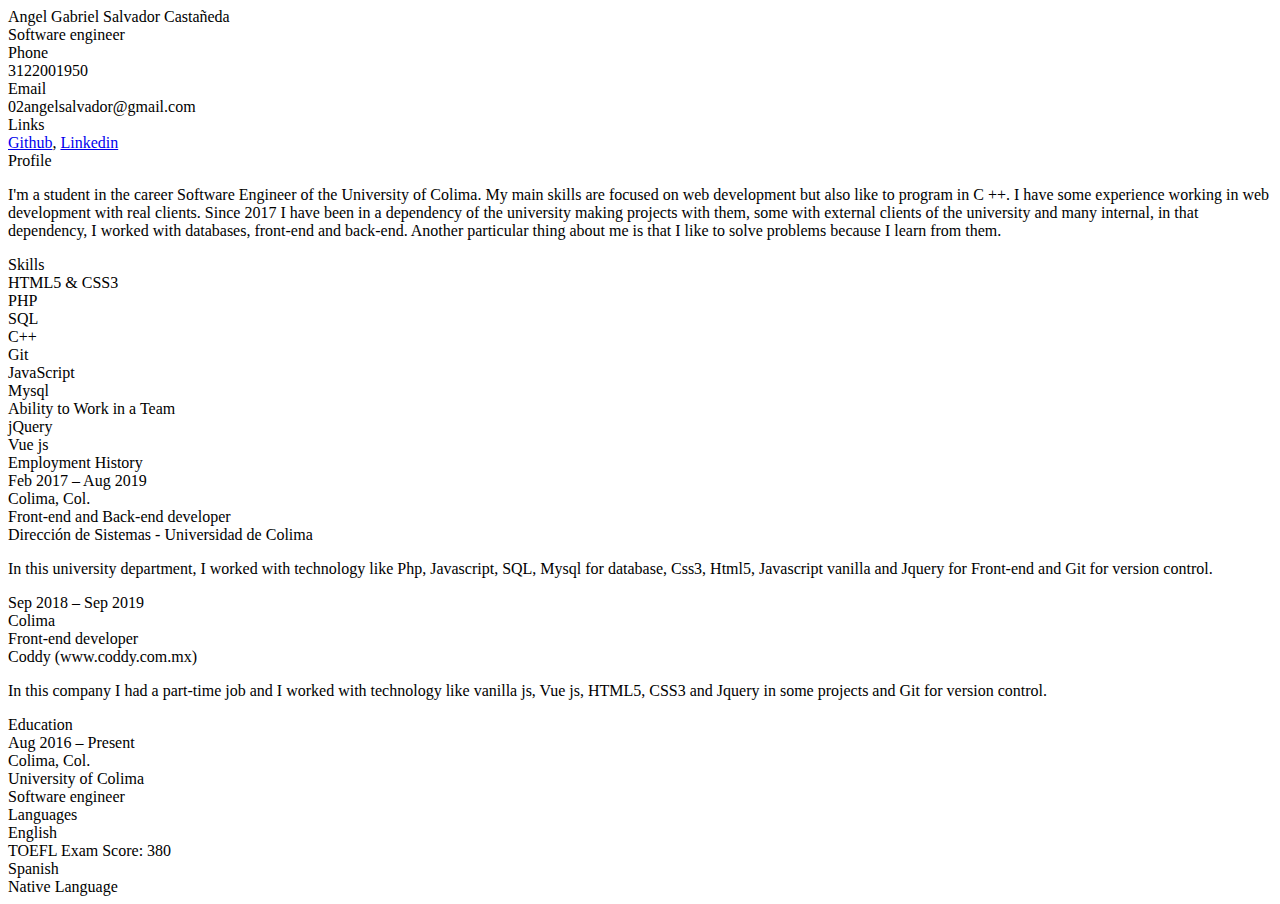
==== curriculum/index.html @ cdb56d6f "curriculm en and es" ====
<!DOCTYPE html>
<html lang="en">

<head>
  <title>Angel Gabriel Salvador Castañeda – Software engineer</title>
  <meta charset="UTF-8"> 

  <meta name="robots" content="index, follow">
  <meta property="og:title" content="Angel Gabriel Salvador Castañeda – Software engineer">
  <meta content="width=device-width, initial-scale=1.0, maximum-scale=1.0, user-scalable=0" name="viewport">
  <link rel="stylesheet" media="all" href="https://fonts.googleapis.com/icon?family=Material+Icons">

  <link rel="stylesheet" href="../css/style.css">
  <link rel="stylesheet" href="../css/my.css">
  <link rel="stylesheet" href="../css/lib.css">
</head>

<body class="web-resume">
  <div class="resume__container">
    <div class="resume__view-wrapper">

      <div class="body--share">
        <div class="preview-box">
          <div class="container">
            <div class="top-block">
              <div class="top-block__column top-block__column--info">
                <div class="top-block__name">Angel Gabriel Salvador Castañeda</div>
                <div class="top-block__specialty setting--primary-text">Software engineer</div>
              </div>
              <div class="top-block__column top-block__column--photo">
                <div class="top-block__photo" style="background-image: url(../img/profile.jpg)">
                </div>
              </div>
            </div>
            <div class="details">
              <end></end>
              <div class="details__column">
                <div class="details__line">
                  <div class="details__label setting--primary-text">Phone</div>
                  <div class="details__value">3122001950</div>
                </div>
                <div class="details__line">
                  <div class="details__label setting--primary-text">Email</div>
                  <div class="details__value">02angelsalvador@gmail.com</div>
                </div>
              </div>
              <div class="details__column">
                <div class="details__line">
                  <div class="details__label setting--primary-text">
                    <span>L</span><span>i</span><span>n</span><span>k</span><span>s</span></div>
                  <div class="details__value"><a class="details__link" href="https://github.com/angelsalvadormx"
                      target="_blank" rel="noreferrer noopener">Github</a><span>, </span><a class="details__link"
                      href="https://www.linkedin.com/in/angel-gabriel-salvador/" target="_blank"
                      rel="noreferrer noopener">Linkedin</a></div>
                </div>
              </div>
            </div>
            <div class="section">
              <div class="profile">
                <div class="profile__column profile__column--sm">
                  <div class="section__label">Profile</div>
                </div>
                <div class="profile__column profile__column--lg">
                  <div class="profile__text">
                    <p>I'm a student in the career Software Engineer of the University of Colima. My main
                      skills are focused on web development but also like to program in C ++. I have some experience
                      working in web development with real clients. Since 2017 I have been in a dependency of the
                      university making projects with them, some with external clients of the university and many
                      internal, in that dependency, I worked with databases, front-end and back-end. Another particular
                      thing about me is that I like to solve problems because I learn from them.</p>
                  </div>
                </div>
              </div>
            </div>
            <div class="section">
              <div class="skills">
                <div class="skills__label">
                  <div class="section__label">Skills</div>
                </div>
                <div class="skills__content">
                  <div class="skills__column">
                    <div class="skills__item">
                      <div class="skills__name">HTML5 &amp; CSS3</div>
                      <div class="skills__level">
                        <div class="skills__circle setting--primary-background"></div>
                        <div class="skills__circle setting--primary-background"></div>
                        <div class="skills__circle setting--primary-background"></div>
                        <div class="skills__circle setting--primary-background"></div>
                        <div class="skills__circle is-empty"></div>
                      </div>
                    </div>
                    <div class="skills__item">
                      <div class="skills__name">PHP</div>
                      <div class="skills__level">
                        <div class="skills__circle setting--primary-background"></div>
                        <div class="skills__circle setting--primary-background"></div>
                        <div class="skills__circle setting--primary-background"></div>
                        <div class="skills__circle is-empty"></div>
                        <div class="skills__circle is-empty"></div>
                      </div>
                    </div>
                    <div class="skills__item">
                      <div class="skills__name">SQL</div>
                      <div class="skills__level">
                        <div class="skills__circle setting--primary-background"></div>
                        <div class="skills__circle setting--primary-background"></div>
                        <div class="skills__circle setting--primary-background"></div>
                        <div class="skills__circle is-empty"></div>
                        <div class="skills__circle is-empty"></div>
                      </div>
                    </div>
                    <div class="skills__item">
                      <div class="skills__name">C++</div>
                      <div class="skills__level">
                        <div class="skills__circle setting--primary-background"></div>
                        <div class="skills__circle is-empty"></div>
                        <div class="skills__circle is-empty"></div>
                        <div class="skills__circle is-empty"></div>
                        <div class="skills__circle is-empty"></div>
                      </div>
                    </div>
                    <div class="skills__item">
                      <div class="skills__name">Git</div>
                      <div class="skills__level">
                        <div class="skills__circle setting--primary-background"></div>
                        <div class="skills__circle setting--primary-background"></div>
                        <div class="skills__circle setting--primary-background"></div>
                        <div class="skills__circle setting--primary-background"></div>
                        <div class="skills__circle is-empty"></div>
                      </div>
                    </div>
                  </div>
                  <div class="skills__column">
                    <div class="skills__item">
                      <div class="skills__name">JavaScript</div>
                      <div class="skills__level">
                        <div class="skills__circle setting--primary-background"></div>
                        <div class="skills__circle setting--primary-background"></div>
                        <div class="skills__circle setting--primary-background"></div>
                        <div class="skills__circle setting--primary-background"></div>
                        <div class="skills__circle is-empty"></div>
                      </div>
                    </div>
                    <div class="skills__item">
                      <div class="skills__name">Mysql</div>
                      <div class="skills__level">
                        <div class="skills__circle setting--primary-background"></div>
                        <div class="skills__circle setting--primary-background"></div>
                        <div class="skills__circle is-empty"></div>
                        <div class="skills__circle is-empty"></div>
                        <div class="skills__circle is-empty"></div>
                      </div>
                    </div>
                    <div class="skills__item">
                      <div class="skills__name">Ability to Work in a Team</div>
                      <div class="skills__level">
                        <div class="skills__circle setting--primary-background"></div>
                        <div class="skills__circle setting--primary-background"></div>
                        <div class="skills__circle setting--primary-background"></div>
                        <div class="skills__circle is-empty"></div>
                        <div class="skills__circle is-empty"></div>
                      </div>
                    </div>
                    <div class="skills__item">
                      <div class="skills__name">jQuery</div>
                      <div class="skills__level">
                        <div class="skills__circle setting--primary-background"></div>
                        <div class="skills__circle setting--primary-background"></div>
                        <div class="skills__circle setting--primary-background"></div>
                        <div class="skills__circle is-empty"></div>
                        <div class="skills__circle is-empty"></div>
                      </div>
                    </div>
                    <div class="skills__item">
                      <div class="skills__name">Vue js</div>
                      <div class="skills__level">
                        <div class="skills__circle setting--primary-background"></div>
                        <div class="skills__circle setting--primary-background"></div>
                        <div class="skills__circle is-empty"></div>
                        <div class="skills__circle is-empty"></div>
                        <div class="skills__circle is-empty"></div>
                      </div>
                    </div>
                  </div>
                </div>
              </div>
            </div>
            <div class="section">
              <div class="experience">
                <div class="experience__label">
                  <div class="section__label">Employment History</div>
                </div>
                <div class="experience__item" style="page-break-inside: avoid;">
                  <div class="experience__side">
                    <div class="experience__date">Feb 2017 – Aug 2019</div>
                    <div class="experience__location setting--primary-text">Colima, Col.</div>
                  </div>
                  <div class="experience__info">
                    <div class="experience__title">Front-end and Back-end developer</div>
                    <div class="experience__employer">Dirección de Sistemas - Universidad de Colima</div>
                    <div class="experience__text">
                      <p>In this university department, I worked with technology like Php, Javascript, SQL,  Mysql for database, Css3, Html5, Javascript vanilla and Jquery for Front-end and Git for version control.</p>
                    </div>
                  </div>
                </div>
                <div class="experience__item" style="page-break-inside: avoid;">
                  <div class="experience__side">
                    <div class="experience__date">Sep 2018 – Sep 2019</div>
                    <div class="experience__location setting--primary-text">Colima</div>
                  </div>
                  <div class="experience__info">
                    <div class="experience__title">Front-end developer</div>
                    <div class="experience__employer">Coddy (www.coddy.com.mx)</div>
                    <div class="experience__text">
                      <p>In this company I had a part-time job and I worked with technology like vanilla js, Vue js, HTML5, CSS3 and Jquery in some projects and Git for version control.</p>
                    </div>
                  </div>
                </div>
              </div>
            </div>
            <div class="section">
              <div class="experience">
                <div class="experience__label">
                  <div class="section__label">Education</div>
                </div>
                <div class="experience__item" style="page-break-inside: avoid;">
                  <div class="experience__side">
                    <div class="experience__date">Aug 2016 – Present</div>
                    <div class="experience__location setting--primary-text">Colima, Col.</div>
                  </div>
                  <div class="experience__info">
                    <div class="experience__title">University of Colima</div>
                    <div class="experience__degree">Software engineer</div>
                    <div class="experience__text"></div>
                  </div>
                </div>
              </div>
            </div>
            <div class="section">
              <div class="skills">
                <div class="skills__label">
                  <div class="section__label">Languages</div>
                </div>
                <div class="skills__content">
                  <div class="skills__column">
                    <div class="skills__item flex-column">
                      <div class="skills__name wh-100">English</div>
                      <div class="font-size-small color-gray wh-100">
                        TOEFL Exam Score: 380
                      </div>
                    </div>
                  </div>
                  <div class="skills__column">
                    <div class="skills__item flex-column">
                      <div class="skills__name wh-100">Spanish</div>
                      <div class="font-size-small color-gray wh-100">
                        Native Language
                      </div>
                  </div>
                </div>
              </div>
            </div>
          </div>
        </div>
      </div>
    </div>
  </div>
</body>

</html>
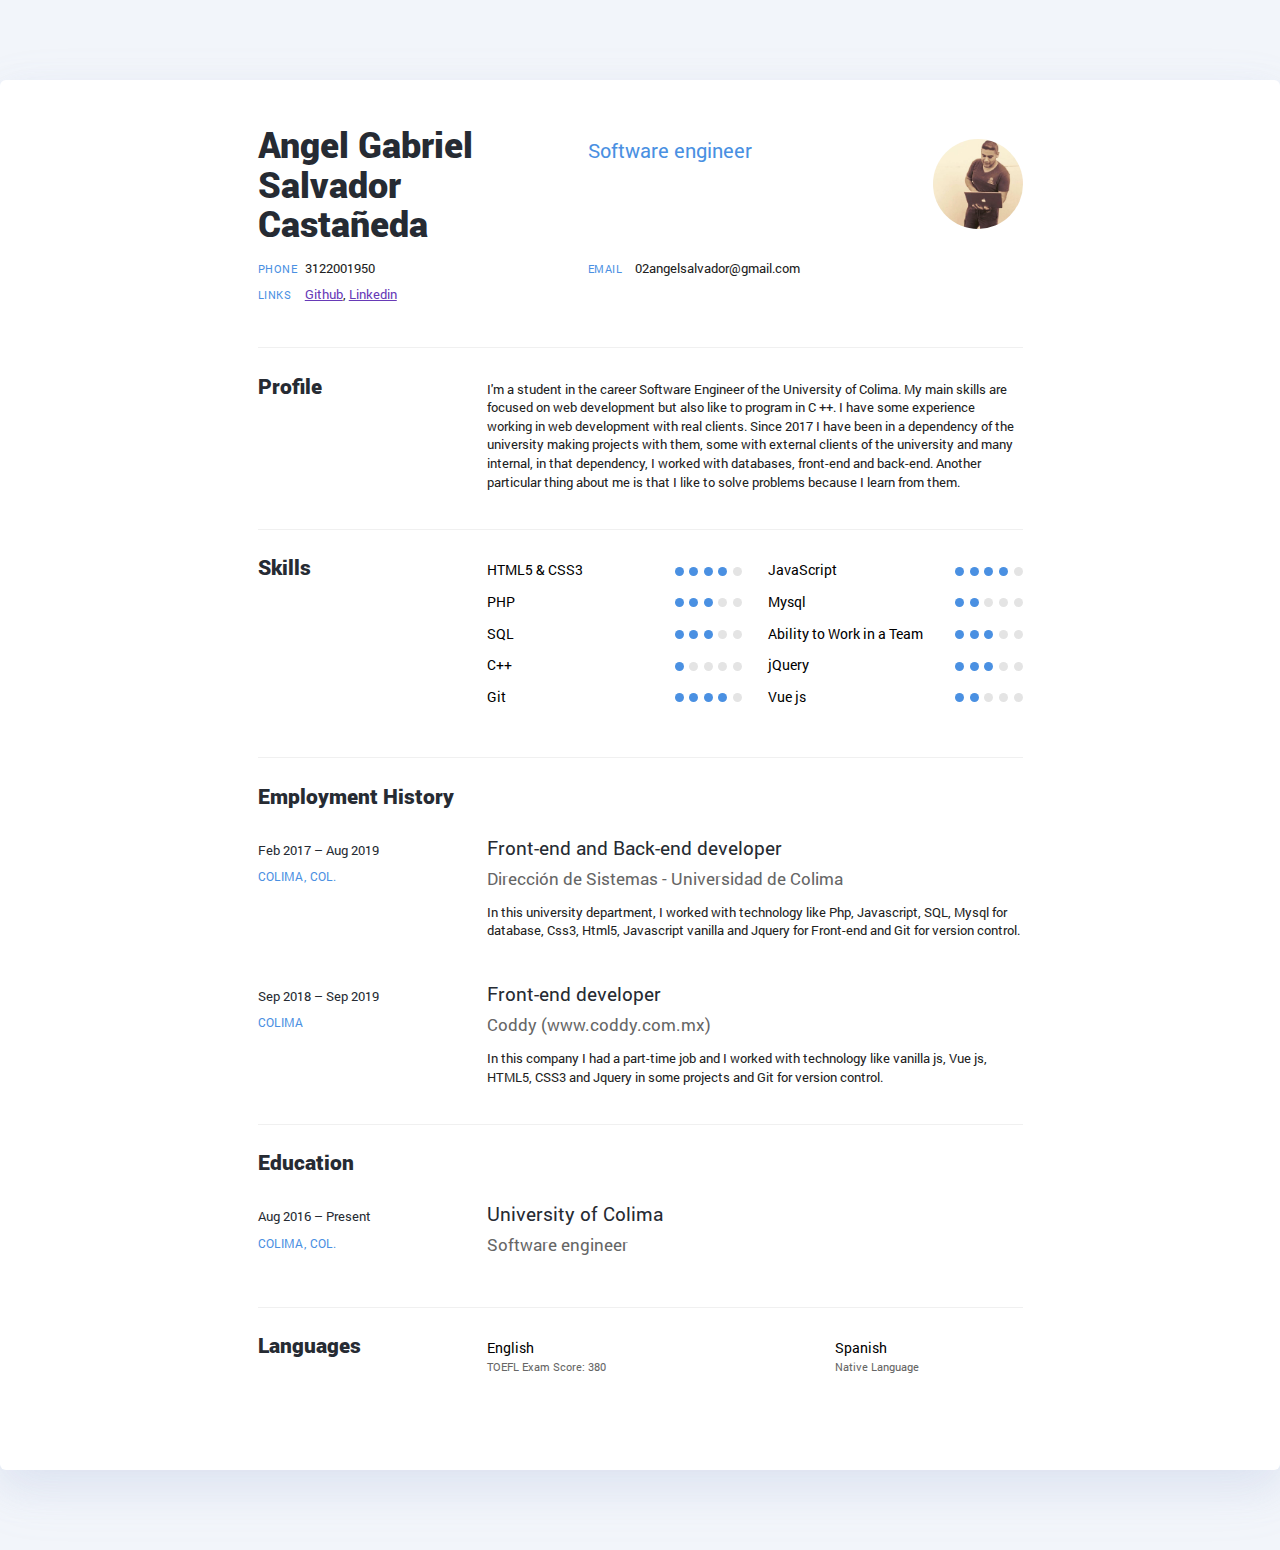
==== commit bba87bcf: "update inde" ====
--- a/curriculum/index.html
+++ b/curriculum/index.html
@@ -10,9 +10,9 @@
   <meta content="width=device-width, initial-scale=1.0, maximum-scale=1.0, user-scalable=0" name="viewport">
   <link rel="stylesheet" media="all" href="https://fonts.googleapis.com/icon?family=Material+Icons">
 
-  <link rel="stylesheet" href="../css/style.css">
-  <link rel="stylesheet" href="../css/my.css">
-  <link rel="stylesheet" href="../css/lib.css">
+  <link rel="stylesheet" href="./css/style.css">
+  <link rel="stylesheet" href="./css/my.css">
+  <link rel="stylesheet" href="./css/lib.css">
 </head>
 
 <body class="web-resume">
@@ -28,7 +28,7 @@
                 <div class="top-block__specialty setting--primary-text">Software engineer</div>
               </div>
               <div class="top-block__column top-block__column--photo">
-                <div class="top-block__photo" style="background-image: url(../img/profile.jpg)">
+                <div class="top-block__photo" style="background-image: url(./img/profile.jpg)">
                 </div>
               </div>
             </div>
--- a/curriculum/css/style.css
+++ b/curriculum/css/style.css
@@ -0,0 +1,535 @@
+/*! sanitize.css v4.0.0 | CC0 License | github.com/10up/sanitize.css */article,
+aside,
+details,
+figcaption,
+figure,
+footer,
+header,
+main,
+menu,
+nav,
+section,
+summary {
+ display:block
+}
+audio,
+canvas,
+progress,
+video {
+ display:inline-block
+}
+audio:not([controls]) {
+ display:none;
+ height:0
+}
+template,
+[hidden] {
+ display:none
+}
+*,
+::before,
+::after {
+ background-repeat:no-repeat;
+ -webkit-box-sizing:inherit;
+ box-sizing:inherit
+}
+::before,
+::after {
+ text-decoration:inherit;
+ vertical-align:inherit
+}
+html {
+ -webkit-box-sizing:border-box;
+ box-sizing:border-box;
+ cursor:default;
+ font-family:sans-serif;
+ line-height:1.5;
+ -ms-text-size-adjust:100%;
+ -webkit-text-size-adjust:100%
+}
+body {
+ margin:0
+}
+h1 {
+ font-size:2em;
+ margin:.67em 0
+}
+code,
+kbd,
+pre,
+samp {
+ font-family:monospace, monospace;
+ font-size:1em
+}
+hr {
+ height:0;
+ overflow:visible
+}
+nav ol,
+nav ul {
+ list-style:none
+}
+abbr[title] {
+ border-bottom:1px dotted;
+ text-decoration:none
+}
+b,
+strong {
+ font-weight:inherit
+}
+b,
+strong {
+ font-weight:bolder
+}
+dfn {
+ font-style:italic
+}
+mark {
+ background-color:#ffff00;
+ color:#000000
+}
+progress {
+ vertical-align:baseline
+}
+small {
+ font-size:83.3333%
+}
+sub,
+sup {
+ font-size:83.3333%;
+ line-height:0;
+ position:relative;
+ vertical-align:baseline
+}
+sub {
+ bottom:-.25em
+}
+sup {
+ top:-.5em
+}
+::-moz-selection {
+ background-color:#b3d4fc;
+ color:#000000;
+ text-shadow:none
+}
+::-moz-selection {
+ background-color:#b3d4fc;
+ color:#000000;
+ text-shadow:none
+}
+::selection {
+ background-color:#b3d4fc;
+ color:#000000;
+ text-shadow:none
+}
+audio,
+canvas,
+iframe,
+img,
+svg,
+video {
+ vertical-align:middle
+}
+img {
+ border-style:none
+}
+svg {
+ fill:currentColor
+}
+svg:not(:root) {
+ overflow:hidden
+}
+a {
+ background-color:transparent;
+ -webkit-text-decoration-skip:objects
+}
+:hover {
+ outline-width:0
+}
+table {
+ border-collapse:collapse;
+ border-spacing:0
+}
+button,
+input,
+select,
+textarea {
+ background-color:transparent;
+ border-style:none;
+ color:inherit;
+ font-size:1em;
+ margin:0
+}
+button,
+input {
+ overflow:visible
+}
+button,
+select {
+ text-transform:none
+}
+button,
+html [type="button"],
+[type="reset"],
+[type="submit"] {
+ -webkit-appearance:button
+}
+::-moz-focus-inner {
+ border-style:none;
+ padding:0
+}
+:-moz-focusring {
+ outline:1px dotted ButtonText
+}
+fieldset {
+ border:1px solid #c0c0c0;
+ margin:0 2px;
+ padding:.35em .625em .75em
+}
+legend {
+ display:table;
+ max-width:100%;
+ padding:0;
+ white-space:normal
+}
+textarea {
+ overflow:auto;
+ resize:vertical
+}
+[type="checkbox"],
+[type="radio"] {
+ padding:0
+}
+::-webkit-inner-spin-button,
+::-webkit-outer-spin-button {
+ height:auto
+}
+[type="search"] {
+ -webkit-appearance:textfield;
+ outline-offset:-2px
+}
+::-webkit-search-cancel-button,
+::-webkit-search-decoration {
+ -webkit-appearance:none
+}
+::-webkit-input-placeholder {
+ color:inherit;
+ opacity:.54
+}
+::-webkit-file-upload-button {
+ -webkit-appearance:button;
+ font:inherit
+}
+[aria-busy="true"] {
+ cursor:progress
+}
+[aria-controls] {
+ cursor:pointer
+}
+[aria-disabled] {
+ cursor:default
+}
+a,
+area,
+button,
+input,
+label,
+select,
+textarea,
+[tabindex] {
+ -ms-touch-action:manipulation;
+ touch-action:manipulation
+}
+[hidden][aria-hidden="false"] {
+ clip:rect(0, 0, 0, 0);
+ display:inherit;
+ position:absolute
+}
+[hidden][aria-hidden="false"]:focus {
+ clip:auto
+}
+@font-face {
+ font-family:'TT Commons';
+ font-display:swap;
+ font-weight:400;
+ font-style:normal;
+ src:url(https://cdn.resume.io/assets/tt_commons/TTCommons-Regular-fbf7d8df61ee434a5d1338a90d9968e311fab52216e0a2b23feb34166c5fe5ec.woff2) format("woff2"),
+ url(https://cdn.resume.io/assets/tt_commons/TTCommons-Regular-88bd76761386b368fbc23ff58c89095fbda66768460ab82cbf4f3f77f1f4a360.woff) format("woff")
+}
+@font-face {
+ font-family:'TT Commons';
+ font-display:swap;
+ font-weight:600;
+ font-style:normal;
+ src:url(https://cdn.resume.io/assets/tt_commons/TTCommons-DemiBold-93a17a9e8db0871e433fc972c447e628da935884e53c27ed32e9433c267be372.woff2) format("woff2"),
+ url(https://cdn.resume.io/assets/tt_commons/TTCommons-DemiBold-18ff81c278558589a1fc55f12cd5b4cdabb86df253264aad7a7cfcef20c0b6d0.woff) format("woff")
+}
+body {
+ font:normal 19px/24px 'TT Commons', 'Helvetica Neue', Helvetica, Arial, sans-serif;
+ -webkit-font-smoothing:antialiased;
+ -moz-osx-font-smoothing:grayscale;
+ color:#262b33;
+ background:#f2f5fa
+}
+a {
+ color:#2196f3;
+ text-decoration:none
+}
+* {
+ line-height:1.46
+}
+p,
+h1,
+h2,
+h3,
+h4 {
+ -webkit-margin-before:0;
+ -webkit-margin-after:0;
+ -webkit-margin-start:0;
+ -webkit-margin-end:0
+}
+.topbar {
+ position:relative;
+ display:-webkit-box;
+ display:-ms-flexbox;
+ display:flex;
+ -webkit-box-orient:horizontal;
+ -webkit-box-direction:normal;
+ -ms-flex-flow:row nowrap;
+ flex-flow:row nowrap;
+ padding:24px 0;
+ -webkit-box-align:center;
+ -ms-flex-align:center;
+ align-items:center;
+ -webkit-box-pack:justify;
+ -ms-flex-pack:justify;
+ justify-content:space-between;
+ width:100%;
+ max-width:900px;
+ margin:0 auto
+}
+.topbar:before {
+ content:'';
+ width:0;
+ height:0
+}
+@media (max-width: 991px) {
+ .topbar {
+  padding:16px
+ }
+ .topbar:before {
+  display:none
+ }
+}
+.topbar__logo {
+ display:block;
+ background-position:50% 50%;
+ background-size:contain;
+ background-repeat:no-repeat;
+ width:112px;
+ height:28px;
+ position:absolute;
+ left:50%;
+ top:50%;
+ margin-left:-56px;
+ margin-top:-14px
+}
+@media (max-width: 767px) {
+ .topbar__logo {
+  position:relative;
+  top:0;
+  left:0;
+  margin:0;
+  background-position:0 50%
+ }
+}
+.topbar__like {
+ background-color:#ffffff;
+ z-index:2;
+ height:40px;
+ color:#ef6667;
+ border:1px solid #e5e9f2;
+ border-radius:3px;
+ display:-webkit-box;
+ display:-ms-flexbox;
+ display:flex;
+ -webkit-user-select:none;
+ -moz-user-select:none;
+ -ms-user-select:none;
+ user-select:none;
+ cursor:pointer;
+ -webkit-tap-highlight-color:transparent;
+ -webkit-tap-highlight-color:transparent;
+ -webkit-transition:background-color 0.2s ease;
+ transition:background-color 0.2s ease;
+ will-change:background-color
+}
+.topbar__like:hover {
+ background-color:#f7f7f7
+}
+.topbar__heart {
+ position:relative;
+ width:40px;
+ height:40px
+}
+.topbar__heart .material-icons {
+ z-index:5;
+ position:relative;
+ margin-top:8px;
+ margin-left:8px
+}
+.topbar__heart:before {
+ content:'';
+ z-index:3;
+ position:absolute;
+ background-color:#ef6667;
+ width:100%;
+ height:100%;
+ border-radius:50%;
+ top:0;
+ left:0;
+ -webkit-transform:scale(0.3);
+ transform:scale(0.3);
+ opacity:0.7
+}
+.topbar__heart:after {
+ content:'';
+ z-index:3;
+ position:absolute;
+ background-color:#f7f7f7;
+ width:100%;
+ height:100%;
+ border-radius:50%;
+ top:0;
+ left:0;
+ -webkit-transform:scale(0.3);
+ transform:scale(0.3)
+}
+.topbar__heart--animating .material-icons {
+ -webkit-animation:pulse 0.4s 0s forwards;
+ animation:pulse 0.4s 0s forwards
+}
+.topbar__heart--animating:before {
+ -webkit-animation:like-a 0.4s 0s forwards;
+ animation:like-a 0.4s 0s forwards
+}
+.topbar__heart--animating:after {
+ -webkit-animation:like-a 0.2s 0.2s forwards;
+ animation:like-a 0.2s 0.2s forwards
+}
+@-webkit-keyframes like-a {
+ 100% {
+  -webkit-transform:scale(1.5);
+  transform:scale(1.5)
+ }
+}
+@keyframes like-a {
+ 100% {
+  -webkit-transform:scale(1.5);
+  transform:scale(1.5)
+ }
+}
+@-webkit-keyframes pulse {
+ from {
+  -webkit-transform:scale3d(1, 1, 1);
+  transform:scale3d(1, 1, 1)
+ }
+ 50% {
+  -webkit-transform:scale3d(1.5, 1.5, 1.5);
+  transform:scale3d(1.5, 1.5, 1.5)
+ }
+ to {
+  -webkit-transform:scale3d(1, 1, 1);
+  transform:scale3d(1, 1, 1)
+ }
+}
+@keyframes pulse {
+ from {
+  -webkit-transform:scale3d(1, 1, 1);
+  transform:scale3d(1, 1, 1)
+ }
+ 50% {
+  -webkit-transform:scale3d(1.5, 1.5, 1.5);
+  transform:scale3d(1.5, 1.5, 1.5)
+ }
+ to {
+  -webkit-transform:scale3d(1, 1, 1);
+  transform:scale3d(1, 1, 1)
+ }
+}
+.topbar__likes-counter {
+ z-index:5;
+ position:relative;
+ padding-top:8px;
+ font-weight:600;
+ margin-right:12px
+}
+.topbar__download {
+ height:36px;
+ border-radius:4px;
+ font-size:16px;
+ line-height:20px;
+ font-weight:600;
+ background-color:#2196f3;
+ color:#ffffff;
+ text-align:center;
+ -webkit-user-select:none;
+ -moz-user-select:none;
+ -ms-user-select:none;
+ user-select:none;
+ white-space:nowrap;
+ padding:8px 16px;
+ cursor:pointer;
+ -webkit-transition:background-color 0.2s ease;
+ transition:background-color 0.2s ease;
+ will-change:background-color
+}
+.topbar__download:hover {
+ background-color:#0c84e4
+}
+.resume__container {
+ padding:80px 0
+}
+@media (max-width: 767px) {
+ .resume__container {
+  padding-bottom:32px
+ }
+}
+.resume__view-wrapper {
+ background:#ffffff;
+ overflow:hidden;
+ margin:auto;
+ width:100%;
+ height:100%;
+ overflow:hidden;
+ border-radius:6px;
+ -webkit-box-shadow:0 20px 60px 0 rgba(186,200,227,0.1),0 16px 36px 0 rgba(186,200,227,0.3);
+ box-shadow:0 20px 60px 0 rgba(186,200,227,0.1),0 16px 36px 0 rgba(186,200,227,0.3)
+}
+@media (max-width: 767px) {
+ .resume__view-wrapper {
+  -webkit-box-shadow:none;
+  box-shadow:none;
+  border-radius:0
+ }
+}
+.resume__view {
+ background:#ffffff;
+ -webkit-transform-origin:top left;
+ transform-origin:top left;
+ width:900px;
+ min-height:900px;
+ border:none;
+ margin-bottom:32px
+}
+
+.setting--primary-background {
+  background-color: #673AB7;
+ }
+ .setting--primary-text {
+  color: #673AB7;
+ }
+ a {
+  color: #673AB7;
+  text-decoration: initial;
+ 
--- a/curriculum/css/my.css
+++ b/curriculum/css/my.css
@@ -0,0 +1,538 @@
+* {
+  -webkit-box-sizing:border-box;
+  box-sizing:border-box
+ }
+ html {
+  font-size:7.5px;
+  line-height:1.25;
+  color:#212121 
+ }
+ body {
+  margin:0;
+  padding:0;
+  width:100%
+ }
+ .body--webpdf .template__fixed-element,
+ .body--pdf .template__fixed-element {
+  display:none
+ }
+ .body--preview {
+  height:169.71429rem;
+  overflow:hidden
+ }
+ .body--preview .preview-box {
+  margin-top:6rem;
+  margin-bottom:6rem;
+  height:157.71429rem;
+  overflow:hidden
+ }
+ .body--share {
+  height:100%;
+  overflow:hidden
+ }
+ .body--share .preview-box {
+  padding-top:6rem;
+  padding-bottom:6rem
+ }
+ .body--markup {
+  background:#e4eaf0;
+  margin:0 auto;
+  width:calc(120rem + 70px);
+  padding:35px
+ }
+ .body--markup .preview-box {
+  -webkit-box-shadow:0px 0px 20px rgba(0,0,0,0.05);
+  box-shadow:0px 0px 20px rgba(0,0,0,0.05);
+  background:white;
+  padding-top:6rem;
+  padding-bottom:6rem
+ }
+ @font-face {
+  font-family:'roboto';
+  src:url([data-uri]%2FQrdAAHbpAAAACpHUE9TpqVzygAB4RQAAEn4R1NVQu7pCKMAAdvQAAAFRE9TLzK5xwEvAAABqAAAAGBjbWFwU5g22QAAEjgAAARuY3Z0IB7gAlQAABoAAAAAMGZwZ20v5k6rAAAWqAAAAbxnYXNwAAgAEwAB25gAAAAMZ2x5ZpZrVKoAACJMAAGQaGhlYWT%2FF8%2BtAAABLAAAADZoaGVhDe0KnQAAAWQAAAAkaG10eHo8dMgAAAIIAAAQMGxvY2Ecrbh%2BAAAaMAAACBptYXhwBjkDDgAAAYgAAAAgbmFtZZkh%2F64AAbK0AAAFVXBvc3THb6VhAAG4DAAAI4pwcmVwsQGzUAAAGGQAAAGcAAEAAAABAABxad%2FRXw889QAfCAAAAAAAzEe4MwAAAADOFMwx%[base64]%[base64]%2FvgQaAJACBACfBv4AjwSMAI8EjABhBIwAjwSMAGICvgCPBC8AZwLEACIEjACLBAYALgYOAC0EBgAuBAYAGgQGAF4CuAA%2FAfsArwK4ABUFbwCAAf0AAAH7AJAEYgBrBKoARgWwAGgE2wAeAfMAkQTrAFoD%2FQCqBkQAWAOVAHgDxgBiBHEAfwIxACMGRABYA7YAewL7AIAESQBjA2QAcQNsAGoCjgCDBIwAmQPuAD8CHAChAf0AdwItAF8DpQB4A8YAbgY7ALgGrAC4BvUAegP1AHIFLgAUBS4AFAUuABQFLgAUBS4AFAUuABQHgv%2FsBREAdgStALQErQC0BK0AtAStALQCQ%2F%2FeAkMAvgJD%2F%2FECQ%2F%2FLBWMAKgW1ALQFdABxBXQAcQV0AHEFdABxBXQAcQRIAFgFdABxBWoAkwVqAJMFagCTBWoAkwTiABQEuQCjBMUAiQRmAGoEZgBqBGYAagRmAGoEZgBqBGYAagbBADoEPwBhBDsAYwQ7AGMEOwBjBDsAYwID%2F7kCAwCZAgP%2FzAID%2F6YEsgBIBIwAjwSMAGEEjABhBIwAYQSMAGEEjABhBJIARwSMAGEEjACLBIwAiwSMAIsEjACLBAYAGgSiAJkEBgAaBS4AFARmAGoFLgAUBGYAagUuABQEZgBqBREAdgQ%2FAGEFEQB2BD8AYQURAHYEPwBhBREAdgQ%2FAGEFRQC0BSIAYgVjACoEqgBiBK0AtAQ7AGMErQC0BDsAYwStALQEOwBjBK0AtAQ7AGMErQC0BDsAYwV0AHgEjABkBXQAeASMAGQFdAB4BIwAZAV0AHgEjABkBbUAtASMAI8FnwAfBKoAAQJD%2F8gCA%2F%2BjAkP%2FwAID%2F5sCQ%2F%2F4AgP%2F0wJDAC4CBAAOAkMAtAIDAJkGrQC%2BBBYAnwRqAD0CC%2F%2B8BSUAtAQaAJAEeACZBFIAtAIEAJ8EUgC0AgQAbgRSALQCmgCfBFIAtALgAJ8ENQAoAi4AJQW1ALQEjACPBbUAtASMAI8FtQC0BIwAjwSM%2F%2BAFiAChBIwAjwV0AHEEjABhBXQAcQSMAGEFdABxBIwAYQeoAGgHPgBhBU0AtAK%2BAI8FTQC0Ar4AawVNALQCvgBlBP0AYQQvAGcE%2FQBhBC8AZwT9AGEELwBnBP0AYQQvAGcEsAAiAsQAIgSwACIC7AAiBLAAIgLE%2F%2FgFagCTBIwAiwVqAJMEjACLBWoAkwSMAIsFagCTBIwAiwVqAJMEjACLBWoAkwSMAIsHEQA2Bg4ALQTiABQEBgAaBOIAFATJAGEEBgBeBMkAYQQGAF4EyQBhBAYAXgIEAJ8Cvv%2FpBXsAbASXAGEFlgCTBLQAiwIL%2F7wFLgAUBGYAageC%2F%2BwGwQA6BXQAcQSMAGEE%2FQBhBC8AZwIL%2F7wBogBQA9MAqwOaAIwDbACBAiwAoAK4AIUCMgBEA9MAhwL6AGQCoAC2AAD80QAA%2FW8AAPyNAAD9WwAA%2FCwAAP08Ag4AwwQVAKEFLgAUAh0AoQUR%2F%2BMGGQAUAqcAGAWIAEQFRv%2BBBWoAPQKg%2F80FLgAUBR0AtAR0ALQFpwAeBK0AtATJAGEFtQC0BXQAcQJDAL4FJQC0BUEAMQcHALQFtQC0BJUAewV0AHEFtwC0BSAAtASVAEYEsAAiBOIAFAWfAFQFDwBCBYgAVwVWAHACQ%2F%2FLBOIAFASGAGIETwBiBIwAjwKgAMUEjACNBIYAYgS9AJ0EBwAuBIwAYQRPAGIELwBzBIwAjwSNAHcCoADFBHgAmQSMADgEjACZBAYALgQTAFYEjABhBMUATwSMAI8ETgBiBIwAYQQwAFEEjACNBaoAUwR3AF4FoABbBs0AbAKg%2F9gEjACNBIwAYQSMAI0GzQBsBPEAcQRB%2F%2BoGSABOBK0AtAStALQGAQApBHQAtAVqAIcE%2FQBhAkMAvgJD%[base64]%2BAJkEbQAaBfgAmQSMAI8EjABhBIwAjwSMAI8EPwBhBBgARwQGABoFzQBiBAYALgTCAI8EawB%2FBm0AjwbEAI8E9AAdBlEArQRZAJkETgBjBocAmQSLAE4EOwBjBDsAYwSM%2F%2BcDUQCPBE8AawQvAGcCBACfAgP%2FpgIS%2F74G9gBBBvUAjwSMABMEPgCZBIwAjwQGABoEjACPBwUAnQYYAHwFCv%2FNBFn%2F2wctAL8F%2BgCXBNMAKwRJAA0HDQDRBg0AugbfAJUF7ACVCRYAvgfjAJkEJQBKA9oASQWIAFcFoABbBXQAcQSNAGEFDwAWBAcALgUPABYEB%2F%2F%2BCXoAcQiSAGEFdABxBIwAYQb%2BAJ0GGAB7BwYAnQYZAHwFOAB2BEsAYgUCAHAEjQDUBLkA%2BwMTAQADTwEsCBwAOwfYAE0FtQC0BIwAjwUK%2F80EWf%2FbBR0AtASLAI8EZACjA5MAjwR0%2F%2FwDUf%2FzBOYAtAQIAI8HTQAcBiAAFQS%2FAHgEEABYBSUAtAQ%2BAJkFDwCjBGgAmQU5%2F%2FUELv%2FPBpAAQwWOAEEFtQC0BIwAjwfEALQFsACPCDMAtAb6AI8F7gBxBNcAbAURAHYEPwBhBLAAIgQYAEcE4gAUBAcALgTiABQEBwAuBQ8AQgQGAC4HNwA3BZMAIAWBAJMEawB%2FBXYAkwRsAH8FdgCKBGwAlAbLAE0Ev%2F%2FfBjYATQS%2F%2F98CQwC%2BB00AHAYgABUFDwCjBGAAmQWrADEEbQAaBbUAtASMAI8FtQC0BIwAjwWBAJMEawB%2FBwcAtAX4AJkCQwC%2BBS4AFARmAGoFLgAUBGYAageC%2F%[base64]%2FgCPBxEANgYOAC0HEQA2Bg4ALQcRADYGDgAtBS4AFARmAGoFLgAUBGYAagUuABQEZgBqBS4AFARm%2F6MFLgAUBGYAagUuABQEZgBqBS4AFARmAGoFLgAUBGYAagUuABQEZgBqBS4AFARmAGoFLgAUBGYAagUuABQEZgBqBK0AtAQ7AGMErQC0BDsAYwStALQEOwBjBK0AtAQ7AGMErf%2FsBDv%2FpgStALQEOwBjBK0AtAQ7AGMErQC0BDsAYwJDAL4CAwCZAkMAtAIEAJUFdABxBIwAYQV0AHEEjABhBXQAcQSMAGEFdAAyBIz%[base64]%[base64]%2FCC8AaAIN%2F7wEggBlBDAAmAQ4AJ4EQACaBAgAKQIIAGUEdAAcBMcAOAc3ADgHigA4AAAAAAg0AFsINQBcAAAAAAID%2F5kDTABoA4QAcANsAGgEMAB4BGgARwQWAFoD5QBZAl4ATgR5AHgEQABOBGEAHgSJADcGAgA%2FBLsAJwUEAIkEMABHBHEAXQStAJkE4wBwBN4AiwTLAHAFHACZA6AAkgX4AJkDvQCZBGEAmQQPAEACAwCZBPsAmQTTAHAEHwCZBEcAmQSqAJkEkgBwBHkAmQIHAKADpACBBLoAJwQJAHgECv9VBA8AbgQKAG4DpACBA6QAgQOlAIEBkQBgAjEAEwIE%2F74DDP%2BgAwcAOwR%2FAFsEqwB0BJ8ARgSfAKcEnwCTBAEAHgTVAH0EnwBiBHkAmQQfAFoDfAB4A3wAcgOUAFcDbABqA1sAcQK4AJsCLQBfA6UAeAQoAEcEMABYA70ARwMRAF8DbACBBKr%2F9gSq%2F%2FYEMABHBLoAJwS6ACcEugAnBLoAJwS6ACcEugAnBLoAJwSSAHAERwCZBEcAmQRHAJkERwCZAgP%2FtwIDAJkCA%2F%2FKAgP%2FpAUcAJkEywBwBMsAcATLAHAEywBwBMsAcAUEAIkFBACJBQQAiQUEAIkEYQAeBLoAJwS6ACcEugAnBJIAcASSAHAEkgBwBJIAcASqAJkERwCZBEcAmQRHAJkERwCZBEcAmQTTAHAE0wBwBNMAcATTAHAE%2BwCZAgP%2FoQUEAIkCA%2F%[base64]%2BAX8BkgGhAbAB8AH%2FAhkCNwK8AscCyQLdAvMDAQMDAwkDDwMjA4oDjAOhA84D0gPWBIYFEx4BHj8ehR75H00gCyAVIB4gIiAmIDAgMyA6IDwgRCB0IH8gpCCnIKwhBSETIRYhIiEmIS4hXiICIgYiDyISIhoiHiIrIkgiYCJlJcr2w%2FsE%2Fv%2F%2F%2Ff%2F%2FAAAADQAgAKABkgGgAa8B8AH6AhgCNwK8AsYCyQLYAvMDAAMDAwkDDwMjA4QDjAOOA6MD0QPWBAAEiB4AHj4egB6gH00gACATIBcgICAlIDAgMiA5IDwgRCB0IH8goyCnIKshBSETIRYhIiEmIS4hWyICIgYiDyIRIhoiHiIrIkgiYCJkJcr2w%2FsB%2Fv%2F%2F%2FP%2F%2F%2F%2FX%2F4%2F%2FC%2F7D%2Fo%2F%2BW%2F1f%2FTv82%2Fxn%2Blf6M%2Faj%2BfP5n%2Flv%2BWv5V%2FlD%2BPf3d%2Fdz92%2F3a%2Fdj91f2s%2Favkv%2BSD5EPkKePW4yTjHeMc4xvjGeMQ4w%2FjCuMJ4wLi0%2BLJ4qbipOKh4kniPOI64i%2FgXeIk4fjhVd9p4UnhSOFB4T7hMuEW4P%2Fg%[base64]%[base64]%2BFsIQdsQkDX14tsAEsICBFaUSwAWAtsAIssAEqIS2wAywgRrADJUZSWCNZIIogiklkiiBGIGhhZLAEJUYgaGFkUlgjZYpZLyCwAFNYaSCwAFRYIbBAWRtpILAAVFghsEBlWVk6LbAELCBGsAQlRlJYI4pZIEYgamFksAQlRiBqYWRSWCOKWS%[base64]%[base64]%2FwoBdLIfCgF1sj8KAXWyXwoBdbI%2FCgFzsg8MAXOyfwwBc7LvDAFzsh8MAXSyXwwBdLKPDAF0ss8MAXSy%2FwwBdLI%2FDAF1sm8MAXWyvw4Bc7IvDgF0sp8OAXSyvw4BdLIPDgF1si8OAXWyLxABc7JfEAFzsv8QAXOyzxABdLI%2FEgFzsg8SAXOysBIBc7J%2FEgFzsg8SAXSyXxIBdLJ%2FEgF1st8SAXSybxIBdbIvEgF1sj8SAXWy7xIBdLKfEgF0sh8SAXSy7xIBc7IPFAFzsh8UAXOyLxQBc7I%2FFAFzsl8UAXOybxQBc7J%2FFAFzsq8UAXOyjxQBdLKvFAF0sr8UAXSyzxQBdLIvFAF1sj8UAXUAKgB6AJsApgDMAIwAAAAV%2FmAAFQQ6ABQFsAAVBI0AEAMhAAsGNQAlByIAFQAAAAAAAAAAAAAAAAAAACwATADIATQBxAJQAmQCjgK4AugDDgMmAz4DWANwA74D6gRABLoFAAVgBcgF%2FgZ4BuAG9gcMBzAHWAd8B84IdAjCCSIJdAm4CgAKWgq8CyYLQgt0C9QL%2BAxeDLQNBg1MDagOCg5wDpwO2A8SD4AP0BASEEgQbhCGEKoQzBDoER4RlhHyEjwSmBL%2BE04TwhQEFDIUfBTEFNwVShWQFdoWOBaUFtIXTBecF%2BAYFhiCGMoZHBlSGZAZqBniGigaKBpOGqYbDBtwG9Ab9hyMHLIdRh3CHc4d6B3wHpQerh7uHzAfgB%2F6IDAggCCmILwg7CEWIXQhgCGiIcQh5iIyIkoiYiJ4Io4iqiLcI3AjfCOUI6wjwiPeI%2FYkDiQkJEAkqiTAJNgk8CUGJRwlNCViJeAl%2BCYQJiYmQiZaJqIm%2FCcOJygnRCdiJ4Yn3CiKKJYoqCjAKOApDCksKUwpZimOKfIqECoiKjwqWCp2Kpoq1CtMK2wrjCukK8or6ixGLGwsfCyILJ4sxizSLN4s9i0QLSYtQi1YLXItiC2mLbwt5C5OLsou3C7oLv4vJC86L1YvYi9uL4Qvoi%2B4L9Qv6jASMCgwQjBOMGowgDCwMRQxejGQMa4xwDHMMeIyADIMMhgyLjJKMlYyYjJ4MpAynDKoMw4zJjNYM2QzcDOGM7AzwDPQNBo0VjRuNIg0lDSgNLY01DTkNTw1mDW8Ncg13jYGNiI2RDbMN3A3iDeiN643ujfQN%2B44BjggODY4UjheOGo4gDieOLA4vDjSOOg5KjmYOa45yjncOeg5%2FjomOlg6qDrEOtg65DrwOwY7Hjs0O0o7Zjt%2BO547tDvcO%2FI8CDw2PJ48%2Fj1WPaY%2BBD4cPlQ%2BYD54PpA%2Bpj7EPtA%2B3D8OPxo%2FUj%2BKP8o%2F4kAkQFpAokDaQRhBLkFEQU5BhkGyQc5B6kIYQiRCMEI8QkhCVEJgQmxCeEKEQoxClEK8QvRC%2FEMEQwxDgEOIQ5BDyEPQQ9hEIEQoRFhEYESoRLBEuEUqRTJFiEXuRgpGJkYyRj5GSkZWRm5G5EdQR5JH%2BkiASNpJIEmSScRJzEo4SkBKSEq6SsJLEktoS8RMHExITIpM8k1wTc5OMk5aToBOjE6YTqRPCE96T%[base64]%2BRkDGQUZH5k4mVEZWRlhGWqZeZmQmaeZvhnVmfaaGxowmkeaYRp%2FmpuatprWmvYbHBtIG0obTBtmm4Ebk5uoG68btJu3m7qb25v7nCkcVpxznJEcpBy2HMOcypzXHN0c4x0knT8dRZ1QnWcdgB2XHbYdwR3MHdud7J4BnhQeFx4aHh0eIB4jHiYeP55bHngekJ6oHr%2Bewp7FnuIe%2Fh8UHyefT593H3offR%2BAH4MfhR%2BHH52ftJ%2B3n7qfzB%2Fdn%2BCf45%2F4IA0gHSAiID6gWyBeIGEgYyBooHKgiKCdIKAgoyDDoOOg5qDpoOyg76DyoPWg96D9IQchDiEXIRkhGyEgoSohQiFHoVwhZ6FuoXihf6GKIaAhtKG5IbwhwyHModOh3KHeoeCh56H7IgIiCyIPohKiGaIjIioiLyI2Ij%2BiQqJFok2iWKJcomCiY6Jmon0ikyKjoqWiu6LbovejEyMqo0IjXCN1o5mjvKPSo%2Bcj%2ByQOpCykLqQxpDSkN6Q6pECkRyRNJFUkWyRjJGokdCR3JHokf6SEJIqkkCSWpJukpSSqJLOkuKS%2FJMckzSTSpNik3aTjpOmk76T2pP0lCCULJQ4lE6UYJR2lJaUsJTElN6U8pUYlSyVUpVmlYCVopW4lcqV1pXile6V%2BpYQliKWPJZQlmqWfpaYlqyWxpbalvSXFJdEl16Xjpegl7aXyJfel%[base64]%2BisVKy8rRStZK2wrgKuGq58rqCvCK86r1avpLAAsD6wgrDCsRCxgLGYseqyNrJ0srCzILOYs%2B60YLTYtOi1ErU8tWS1kLXmtmS2qLcIt3C3pLgeuIS4xrkouYy57rowuq67ALtWu4C7yLwsvKi82r0MvRS9Or1ivXK9mL3KveS%2BBL4%2Bvma%2Bgr6OvrS%2B5L7%2Bvzi%2FXr%2BMv6i%2F5MAEwDLAXsCIwKbA3sEAwS7BSMF%2BwbDBwMHYweTCEMI6wm7CmMKwwsDC1sMAwwzDJMNOw2jDnMOow8LD4sQOxCbEMsRaxITEkMTMxNjE7sUCxTDFPMVWxXLFjMXCxfDF%2FMYUxjzGZsZyxpzGqMbAxt7G8McKxzLHPsdWx4DHrsfsyAzIKMg0AAAAAgCrAAABcQWwAAMABwAwALAARViwAi8bsQIMPlmwAEVYsAQvG7EEBj5ZsgEEAhESObEGBLAKK1gh2Bv0WTAxASMRMxMjNTMBcMXFAcbGAd4D0vpQzAAAAAIAUAQQAksGGAAFAAsACQCwBC%2BwCtAwMQEHIzcRMwEHIzcRMwEWZWEBxQE1ZWEBxQUK%2BvABGP7y%2BvgBEAAAAAACAEYAAASiBbAAGwAfAIgAsAsvsB0vsABFWLAMLxuxDAw%2BWbAARViwEC8bsRAMPlmwAEVYsAIvG7ECBj5ZsABFWLAaLxuxGgY%2BWbAdELEABbAKK1gh2Bv0WbAE0LAdELAG0LALELEIBbAKK1gh2Bv0WbALELAO0LALELAS0LAIELAU0LAdELAW0LAAELAY0LAIELAe0DAxASMDIxMjNSETITUhEzMDIRMzAzMVIwMzFSMDIwMhEyMCyP9Ql1DsAQhE%2FwABHFKXUgD%2FUpdSx%2BJE2%2FdQmJMA%2F0T%2FAZr%2BZgGajAFcjgGg%2FmABoP5gjv6kjP5mAiYBXAAAAAEAbv8wBBUGnQAsAFQAsABFWLAJLxuxCQw%2BWbAARViwIi8bsSIGPlmyGSIJERI5sBkQsAPQsAkQsAzQsAkQsRMDsAorWCHYG%2FRZsCIQsB%2FQsCIQsSoDsAorWCHYG%2FRZMDEBNCYnLgE1NDY3NTMVHgEVIzQmIyIGFRQWFx4BFRQGBxUjNS4BPwEzFBYzMjYDUICSys69pp6oucR%2BcHZ1eZ7Nxs60nazcBAK%2Bm3GBkQF4WYAyPcyqpdAV3d4Y78mIqHtrYXg2QsWprMsTwL8S19AFmoN7AAAAAAUAaP%2FrBYMFxQANABsAKQA3ADsAdgCwOC%2BwOi%2BwAEVYsAMvG7EDDD5ZsABFWLAmLxuxJgY%2BWbADELAKsAorWNgb3FmxEQGwCitYIdgb9FmwAxCxGAGwCitYIdgb9FmwJhCwH7AKK1jYG9xZsCYQsS0BsAorWCHYG%2FRZsB8QsTQBsAorWCHYG%2FRZMDETNDYzMhYdARQGIyImNTMUFjMyNj0BNCYjIgYVATQ2MzIWHQEUBiMiJjUzFBYzMjY9ATQmIyIGFQUnARdopImJpKOIiqWSUUxJUFFKS1ACL6SJiKWkh4qlklFMSVBSSUpR%2Fg9tAsdtBJh%2Frq2ATX%2BsrH9KZ2ZLTUppaUr8zX%2BtrX9OgKysgEtnZ0tOSmhoSvdDBHJDAAMAQP%2FrBNAFxQAhACwAOQBiALAARViwCS8bsQkMPlmwAEVYsB8vG7EfBj5ZsABFWLAbLxuxGwY%2BWbIRHwkREjmwERCwHNCwHxCxIgKwCitYIdgb9FmyMAkfERI5sDAQsCbQsAkQsTcCsAorWCHYG%2FRZMDETNDY3LgE1NDYzMhYVFAYPAQE%2BATUzFAYHFwcjJw4BIyIkBTI2NwEHDgEVFBYDFBYXNz4BNTQmIyIGQI2MTkzDq57GaWdtAVQpLrBOSrkC5VVQwmjZ%2Fv8B2kiMPv6XKFs7jg82Noo5KWFOUVgBiHq3XGObUqm3toBij0tQ%2FmdBnliE4FnfBWY8P%2BZMMS4Bsx1EfDJxkgPiNXNEXyZZNj1ecQAAAAABAFAEHwEWBhgABQAGALAELzAxAQMjEzUzARZlYQHFBTn%2B5gEJ8AAAAQCE%2FjECnQZkABEACQCwAy%2BwDS8wMRMQADcfAQYCERUQEhcHIyYAEYQBPq8GJonLyoomBq%2F%2BwgJPAYoCLl0BdGv%2BKP6lDf6l%2Fih0bF0CLQGLAAAAAQAG%2FjECHwZkABEACQCwDS%2BwAy8wMQEQAAcjJzYSETUQAic3MxYAEQIf%2FsGuBiaHzdOBJgauAT8CRv51%2FdNdbGkB4QFdDQFWAeNubF390v52AAAAAQAcAl8DVwWwAA4AGQCwDS%2BwAEVYsAQvG7EEDD5ZsA0QsAvQMDEBJTcFAzMDJRcFEwcLAScBRP7YMQEoCqEKASUw%2FtLBg7WwhAPWWZpvAVb%2BpG6cWf7yYAEf%2FuldAAAAAQBOAJIENAS2AAsAGwCwCS%2BwANCwCRCxBgOwCitYIdgb9FmwA9AwMQEhFSERIxEhNSERMwKlAY%2F%2BccX%2BbgGSxQMPsv41AcuyAacAAAEAMP7%2BATsA3QAFABAAsAQvsAGwCitY2BvcWTAxJQMjEzUzATuWdUbFMP7OATyjAAEAIwIaAg0CtAADABIAsAIvsQEDsAorWCHYG%2FRZMDEBITUhAg3%2BFgHqAhqaAAAAAAEAoQAAAWYAygADABwAsABFWLAALxuxAAY%2BWbECBLAKK1gh2Bv0WTAxISM1MwFmxcXKAAABABD%2FgwMXBbAAAwATALAAL7AARViwAi8bsQIMPlkwMRcjATO4qAJgp30GLQAAAAACAHH%2F6wQQBcUADQAbADsAsABFWLAKLxuxCgw%2BWbAARViwAy8bsQMGPlmwChCxEQKwCitYIdgb9FmwAxCxGAKwCitYIdgb9FkwMQEQAiMiAhkBEBIzMhIRJzQmIyIGFREUFjMyNjUEEPfX1%2Fr51tf5xYmCgoiKgoKHAiv%2B6f7XASoBFgFZARYBK%2F7V%2Fuoqvb%2B%2Fvf5VvcHAvgAAAAABALoAAAKpBbAABQA2ALAARViwBS8bsQUMPlmwAEVYsAAvG7EABj5ZsAUQsASwCitY2BvcWbEDArAKK1gh2Bv0WTAxISMRBTUlAqnF%2FtYB7wTwBI42AAAAAQBcAAAEJgXFABoAUgCwAEVYsBEvG7ERDD5ZsABFWLAALxuxAAY%2BWbEZArAKK1gh2Bv0WbICGQAREjmyAwARERI5sBEQsQkCsAorWCHYG%2FRZsBEQsAzQsAMQsBfQMDEpATUBPgE1NCYjIgYVIycmADMyFhUUBgcBFyEEJvxQAd2AW39pl4%2B9AgUBBObE6Y1%2F%2FoECAryHAhKPqFhtlZuMBrwBAOWxd%2B%2BJ%2Fl8FAAEAX%2F%2FrA%2FsFxQAqAHcAsAAvsABFWLAPLxuxDww%2BWbAARViwGy8bsRsGPlmyzwABXbIfAAFxsr8AAXGy7wABXbJ%2FAAFdsi8AAV2wDxCxBwKwCitYIdgb9FmwDxCwCtCwGxCwINCwGxCxIwKwCitYIdgb9FmwABCxKgKwCitYIdgb9FkwMQEzMjY1NCYjIgYVIycmNjMyFhUUBgceARUUBCMiJD8BMxQWMzI2NTQmKwEBhKyDbXx5c4u9AgX5ycrwbW2Dbf77y8f%2B%2BwUDvI17fY5%2BiKwDM4N1fYKHcAal59fHWrMvK7hyx%2BTXuAZziIiFh4AAAAACADcAAARSBbAACgAPAEoAsAEvsABFWLAJLxuxCQw%2BWbAARViwBC8bsQQGPlmwARCxAgKwCitYIdgb9FmwBtCwARCwC9CwCRCwDtBACWsOew6LDpsOBF0wMQEzFSMRIxEhNQEzASERJwcDicnJxP1yAoLQ%2FYABvAYTAeqa%2FrABUG8D8fw6AqsBMgAAAAEAmP%2FrBBMFsAAfAFkAsAgvsABFWLABLxuxAQw%2BWbAARViwDi8bsQ4GPlmwARCxAwOwCitYIdgb9FmwDhCwE9CwDhCxFgKwCitYIdgb9FmwCBCxHAOwCitYIdgb9FmwCBCwH9AwMRsBIRUhAz4BNzYSFRQCIyImPwEzFBYzMjY1NCYjIgYHr1QC2f3OMC5xSsnn6%2BG59gUCsoltfYqMe3RoGAKRAx%2Bv%2FmciLQIC%2Fvbh2%2F72ysQGd4OwmYy0RkgAAAIAhP%2FrBDcFxQAaACcAUQCwAEVYsAAvG7EADD5ZsABFWLAULxuxFAY%2BWbAAELEHArAKK1gh2Bv0WbIOFAAREjmwDi%2BxGwKwCitYIdgb9FmwFBCxIgKwCitYIdgb9FkwMQEyFhcHLgEjIgYdAT4BMzISFRQCIyIAGQEQABMiBgcVFBYzMjY1NCYCo0uTMCoxa0icv0ClX8Po987W%2FugBOKRljiWqgHmHkQXFIhqXGR%2F6yRc4P%2F7yz%2BL%2B4wE2ARoBFgEYAVz9b1JEdsnazZiQugABAE0AAAQmBbAADAAvALAARViwCy8bsQsMPlmwAEVYsAQvG7EEBj5ZsAsQsQkCsAorWCHYG%2FRZsADQMDEBAAIDByM3GgETITUhBCb%2B%2BLkpEMUQKvLS%2FOgD2QUV%2Fsb%2BG%2F6nnZ0BWAIeAQKbAAADAGb%2F6wQaBcUAFwAjAC8AZACwAEVYsBUvG7EVDD5ZsABFWLAJLxuxCQY%2BWbItCRUREjmwLS%2Byzy0BXbEbArAKK1gh2Bv0WbIDGy0REjmyDy0bERI5sAkQsSECsAorWCHYG%2FRZsBUQsScCsAorWCHYG%2FRZMDEBFAYHHgEVFAQjIiQ1NDY3LgE1NDYzMhYDNCYjIgYVFBYzMjYDNCYjIgYVFBYzMjYD8oBtfpf%2B%2BdLW%2FvuUfm187cPA85yeeXuZmH57mimHZ2mCg2pohAQ0cqsqLLx7ytXVynu8LCqrcsDR0fyaeJqaeHyNjgMdbI6JcW%2BGhgAAAgBT%2F%2BsEAQXFABoAJwBOALAARViwDS8bsQ0MPlmwAEVYsBQvG7EUBj5ZsQACsAorWCHYG%2FRZsgcUDRESObAHL7EbArAKK1gh2Bv0WbANELEiArAKK1gh2Bv0WTAxJTI2PQEOASMiAjU0ADMyABkBEAAjIiYnNx4BEzI2NzU0JiMiBhUUFgH%2FkK0xk1rT%2BAEHvOQBB%2F7j5U2fPx47f3JtkSCTjWyYjYXa10JHSQEF5dsBGP7j%2Fuv%2Bpf7j%2FtAdHpcfGQH9Xkl%2Bv8TBl5a6AAAA%2F%2F8AoQAAAWYENhAmABEAABEHABEAAANsABAAsABFWLAGLxuxBgo%2BWTAxAAD%2F%2FwBj%2Fv4BbgQ2ECcAEQABA2wRBgAPMwAAEACwAEVYsAIvG7ECCj5ZMDEAAAABAEcAVwN3A%2BEACQAZALAHL7EGArAKK1gh2Bv0WbIBBgcREjkwMQEHFRcFFQE1ARUBSFVVAi%2F80AMwAi8SBhPkyQF7lQF6yQACAJgBlwPaA9sAAwAHACYAsgAHAyuwABCxAwOwCitYIdgb9FmwBxCxBAOwCitYIdgb9FkwMQEhNSERITUhA9r8vgNC%2FL4DQgM3pP28pAAAAAEAiABXA%2BAD4QAJABkAsAIvsQMCsAorWCHYG%2FRZsgcDAhESOTAxEzUBFQE1JTc1J4gDWPyoAlZVVQMew%2F6Glf6FxO4RBhQAAAIAOgAAA3YFxQAaAB4APwCwAEVYsBEvG7ERDD5ZsABFWLAbLxuxGwY%2BWbEdBLAKK1gh2Bv0WbIAHREREjmwERCxCQOwCitYIdgb9FkwMQE%2BATc%2BATU0JiMiBhUjJyY2MzIWFRQGBw4BFRMjNTMBYwEwZmNUcWlbgLwDA%2Bm0xdqNdDYXB87OAZqRcFx1fllqcmNgBqHCybSB1nA2Vlv%2BZtAAAAAAAgBg%2FjsG1QWXADMAQwBlALAPL7AxL7ArL7AARViwCS8bsQkGPlmwAEVYsAMvG7EDBj5ZsAkQsTcFsAorWCHYG%2FRZsBjQsDEQsR4BsAorWCHYG%2FRZsCsQsSQBsAorWCHYG%2FRZsA8QsUEBsAorWCHYG%2FRZMDEBBgIjIiYnDgEjIiY3GgEzMhYXBzMDBhYzMjY3EgAhIAADAgAhMjY3Fw4BIyAAExIAISAAAQYWMzI2NyY2NxMuASMiBgbECd7dSWoXMpBgfYoSF%2BWlaYBLBAYzCT0ze5QIEP7A%2FrD%2BzP6JDxIBUAE6WLU%2BJkPPY%2F6E%2FmESEwHMAXQBewGV%2B%2FsLQUpAaiwBAQIvGjkffYQB9tb%2By1NMUE%2FxxAEDATk0NgT9t25T468BfgGr%2FjL%2Bjf6I%2FksrI2sqLwHzAbABpwIS%2Fgz9%2FY6UMT8MGxACGgwO2wACABQAAAUaBbAABwALAGIAsABFWLAFLxuxBQw%2BWbAARViwAi8bsQIGPlmwAEVYsAcvG7EHBj5ZsgECBRESObABL7SPAZ8BAl2xCAKwCitYIdgb9FmwBRCwCtC0OwpLCgJdtnsKiwqbCgNdsmkKAV0wMQEhAyMBMwEjASEDIwPJ%2FZ6KyQIzqQIqyf1TAerwBgF3%2FokFsPpQAhwClwADALQAAASvBbAADgAXACAAUgCwGC%2BwAEVYsAEvG7EBDD5ZsABFWLAALxuxAAY%2BWbLvGAFdsBgQsQ8CsAorWCHYG%2FRZsAAQsRACsAorWCHYG%2FRZsAEQsR8CsAorWCHYG%2FRZMDEzESEyBBUUBgceARUUBCMBESEyNjU0JiMlITI2NTQmIyG0AdvkAQJ8ZYSX%2Fv3e%2FqsBVYaWfYL%2BjgE%2FboqVjP7qBbDFxWGZJRzKhsjTAqv974V6gJKaeWx2dQAAAAABAHb%2F6wS%2FBcUAHQA7ALAARViwCy8bsQsMPlmwAEVYsAQvG7EEBj5ZsAsQsRMCsAorWCHYG%2FRZsAQQsRoCsAorWCHYG%2FRZMDEBFxYAIyIAGQEQADMyAA8BIzQmIyICFREUEjMyNjUEuQIE%2Ftjz9%2F7JATf39wEkBAK9tKSlxMSlpLQB0gbN%2FuwBXgENAQMBDQFf%2FvnZBpmy%2FvbF%2FvvH%2FvaxnAAAAAIAtAAABOsFsAAJABMAOwCwAEVYsAEvG7EBDD5ZsABFWLAALxuxAAY%2BWbABELEKArAKK1gh2Bv0WbAAELELArAKK1gh2Bv0WTAxMxEhIAARFRAAIQMRMzISPQE0AiO0Ab8BHgFa%2Fqb%2B4vr6yunpygWw%2FqH%2B6sf%2B6f6jBRX7hQEK0MnOAQoAAAABALQAAAR6BbAACwBcALALL7AARViwBi8bsQYMPlmwAEVYsAQvG7EEBj5Zsu8LAV2yfwsBXbIvCwFdsAsQsQACsAorWCHYG%2FRZsAQQsQICsAorWCHYG%2FRZsAYQsQgCsAorWCHYG%2FRZMDEBIREhFSERIRUhESEEFP1lAwH8OgO7%2FQoCmwKj%2FfeaBbCb%[base64]%2FQICmAKE%2FXwFsJv%2BCgABAHj%2F6wTTBcUAIABXALAARViwCi8bsQoMPlmwAEVYsAMvG7EDBj5ZsAoQsA%2FQsAoQsRICsAorWCHYG%2FRZsAMQsRkCsAorWCHYG%2FRZsh8DChESObAfL7EeArAKK1gh2Bv0WTAxJQYEIyAAGQEQADMyBBcHIy4BIyIGFREUFjMyNjcRITUhBNM0%2Fv%2FM%2Fvv%2BqwE%2B%2B%2FoBHgMCvAmvpafM5LB8niL%2BwQIEwVCGAU4BCQEsAQkBTvbCBn%2Bk%2BsD%2B0sL7QioBS5sAAQC0AAAFAQWwAAsApACwCC%2BwAEVYsAYvG7EGDD5ZsABFWLAKLxuxCgw%2BWbAARViwAC8bsQAGPlmwAEVYsAQvG7EEBj5Zsn8IAV2yzwgBXbIfCAFxsn8IAXG0vwjPCAJxsh8IAXKybwgBcrK%2FCAFytI8InwgCcrI%2FCAFysu8IAXGynwgBcbJPCAFxtO8I%2FwgCXbKvCAFdsl8IAV2yLwgBXbAIELEDArAKK1gh2Bv0WTAxISMRIREjETMRIREzBQHF%2FT3FxQLDxQKD%2FX0FsP1uApIAAAABAL4AAAGEBbAAAwAdALAARViwAi8bsQIMPlmwAEVYsAAvG7EABj5ZMDEhIxEzAYTGxgWwAAAAAAEAPf%2FrA8MFsAAQACkAsABFWLAALxuxAAw%2BWbAARViwBS8bsQUGPlmxDQKwCitYIdgb9FkwMQEzERQGIyImPwEzFBYzMjY1Av7F98XS%2BAUCvYl9bYoFsPvjw%2BXVywaHhZN7AAABALQAAAUgBbAADgCCALAGL7AARViwBC8bsQQMPlmwAEVYsAgvG7EIDD5ZsABFWLACLxuxAgY%2BWbAARViwDi8bsQ4GPlmyzwYBXbIfBgFxsr8GAXGyPwYBcrKPBgFysu8GAXGynwYBcbLvBgFdsn8GAV2yLwYBXbAGELEAArAKK1gh2Bv0WbILBgAREjkwMQEjESMRMxEzATMXCQEHIwIjqsXFmAIJ2gP9ywJeA%2BsCkf1vBbD9fAKEBf1F%2FRUFAAABALQAAAQqBbAABQApALAARViwBC8bsQQMPlmwAEVYsAIvG7ECBj5ZsQACsAorWCHYG%2FRZMDElIRUhETMBeQKx%2FIrFmpoFsAABALQAAAZSBbAAEQCAALAARViwAC8bsQAMPlmwAEVYsAMvG7EDDD5ZsABFWLAFLxuxBQY%2BWbAARViwCi8bsQoGPlmwAEVYsA8vG7EPBj5ZsAoQsAHQtDQBRAECXbZzAYMBkwEDXbAAELAM0EAJbwx%2FDI8MnwwEXbJPDAFdslwMAV20Kww7DAJdsAjQMDEJATMBMxEjERMnASMBBxMRIxEBsAHQBgHQ%2FMUUBf4og%2F4qBRPFBbD7YQSf%2BlACQAJQAftvBI4B%2FbP9wAWwAAABALQAAAUBBbAACwB4ALAARViwBi8bsQYMPlmwAEVYsAovG7EKDD5ZsABFWLAALxuxAAY%2BWbAARViwBC8bsQQGPlmwBhCwAtCySwIBXbJcAgFdQAlrAnsCiwKbAgRdsjkCAV2wABCwCNCyNggBXUANRAhUCGQIdAiECJQIBl2yVAkBXTAxISMBBxEjETMBNxEzBQHF%2FUMGxcUCvQbFBGYC%2B5wFsPucAgRiAAAAAgBx%2F%2BsFAgXFAA0AGwA7ALAARViwCi8bsQoMPlmwAEVYsAMvG7EDBj5ZsAoQsREDsAorWCHYG%2FRZsAMQsRgDsAorWCHYG%2FRZMDEBEAAhIgAZARAAISAAESc0AiMiAhURFBIzMhI1BQL%2Btf74%2F%2F7BAT8A%2FwEIAUvF2Laszc2st9cCVv71%2FqABYAELAQMBCgFi%2Fp%2F%2B9QLIAQD%2FAMj%2B%2B8r%2FAAD%2FywACALQAAATMBbAACgATAEIAsABFWLADLxuxAww%2BWbAARViwAS8bsQEGPlmyAAEDERI5sAAvsQsCsAorWCHYG%2FRZsAMQsRICsAorWCHYG%2FRZMDEBESMRITIEFRQEIyUhMjY1NCYjIQF5xQIt6QEC%2Fv7p%2FpgBaJSSk5P%2BmAJI%2FbgFsPDEx%2B2an3l5ogAAAAIAcf8YBTsFxQATACEAPwCwAEVYsBAvG7EQDD5ZsABFWLAJLxuxCQY%2BWbEeA7AKK1gh2Bv0WbIDCR4REjmwEBCxFwOwCitYIdgb9FkwMQEUBgcXBwEOASMiABkBEAAhIAARJzQCIyICFREUEjMyEjUFAmRa94f%2B7Dh5QP%2F%2BwQE%2FAP8BCAFLxdi2rM3NrLfXAlaO8lTpgQEBFxcBYAELAQMBCgFi%2Fp%2F%2B9QLIAQD%2FAMj%2B%2B8r%2FAAD%2FywACALQAAATtBa8AGgAjAFYAsABFWLADLxuxAww%2BWbAARViwAS8bsQEGPlmwAEVYsBIvG7ESBj5ZsgABAxESObAAL7EbArAKK1gh2Bv0WbIKABsREjmwAxCxIgKwCitYIdgb9FkwMQERIxEhMhYVFAYHHgEdARQWFxUjLgE9ATQmIyUhMjY1NCYjIQF5xQIP7%2Fx1cHhpHiXLJxaKdP6SATank4%2BX%2FrYCd%2F2JBa%2FUynCmMSevgYlEbCIYIoRGhXaQm3%2BCe4cAAQBh%2F%2BsEkgXFACcAUQCwAEVYsAkvG7EJDD5ZsABFWLAdLxuxHQY%2BWbIXHQkREjmwFxCxAwOwCitYIdgb9FmwCRCxEQKwCitYIdgb9FmwHRCxJQKwCitYIdgb9FkwMQE0JicmJDU0JDMyAA8BIzQmIyIGFRQWFx4BFRQEIyIkPwEzFBYzMjYDzZa%2F5%2F79ARfe7wEbBQK8qZ6Tnaq%2F5vD%2B4Oja%2FrEFArzOmJWuAW9khy431qKq5P76rQaAnoVrX38wOd6ksNbsxgaMkn4AAQAiAAAEjgWwAAcALwCwAEVYsAYvG7EGDD5ZsABFWLADLxuxAwY%2BWbAGELEFArAKK1gh2Bv0WbAB0DAxASERIxEhNSEEjv4sxf4tBGwFFfrrBRWbAAAAAAEAk%2F%2FrBNwFsAARADYAsABFWLAALxuxAAw%2BWbAARViwCC8bsQgMPlmwAEVYsAQvG7EEBj5ZsQ0CsAorWCHYG%2FRZMDEBERQEIyIkNREzERQWMzI2NREE3P7L%2BfD%2B1cW8mqLHBbD8Je78%2Fe0D2%2FwlpaurpQPbAAAAAAEAFgAABPkFsAAJAEQAsABFWLAELxuxBAw%2BWbAARViwCC8bsQgMPlmwAEVYsAYvG7EGBj5ZsAHQsiQBAV1ADzMBQwFTAWMBcwGDAZMBB10wMQEXMzcBMwEjATMCZCEGIQF41f3jqf3j1gFqc3MERvpQBbAAAQA2AAAGzwWwABUAhACwAEVYsAQvG7EEDD5ZsABFWLAKLxuxCgw%2BWbAARViwFC8bsRQMPlmwAEVYsAwvG7EMBj5ZsABFWLASLxuxEgY%2BWbAMELAH0LQkBzQHAl1ADUAHUAdgB3AHgAeQBwZdsAHQsAQQsBDQsp8QAV1ACVwQbBB8EIwQBF22KxA7EEsQA10wMQEfATcBMwEXMzcTMwEjAScjBwEjATMB2BsGJwELrgENKAYd2cX%2BobD%2B4RoGGf7csP6ixAH4tgG3A7j8SLu7A7j6UAPyg4P8DgWwAAEAQgAABNYFsAALAGEAsABFWLABLxuxAQw%2BWbAARViwCi8bsQoMPlmwAEVYsAQvG7EEBj5ZsABFWLAHLxuxBwY%2BWbIABwoREjmyhQABXbKTAAFdsAAQsAbQtI0GnQYCXUAJSwZbBmsGewYEXTAxCQEzCQEjCQEjCQEzAooBVO7%2BMgHY6%2F6j%2FqLuAdj%2BMuwDeAI4%2FS79IgJC%2Fb4C3gLSAAABABQAAATOBbAACABUALAARViwAS8bsQEMPlmwAEVYsAcvG7EHDD5ZsABFWLAELxuxBAY%2BWbIABAcREjmydQABXbAAELAD0LZ7A4sDmwMDXbAAELAG0LZ7BosGmwYDXTAxCQEzAREjEQEzAnEBfOH%2BAcT%2BCeECzALk%2FFD%2BAAINA6MAAAABAGEAAARtBbAACQA%2BALAARViwBy8bsQcMPlmwAEVYsAIvG7ECBj5ZsQACsAorWCHYG%2FRZsATQsAcQsQUCsAorWCHYG%2FRZsAnQMDElIRUhNQEhNSEVAT8DLvv0Awr9AQPgmpqSBIObjQAAAAABAI%2F%2ByAIQBoAABwAnALAHL7AEL7AHELEAArAKK1gh2Bv0WbAEELEDArAKK1gh2Bv0WTAxASMRMxUhESECELy8%2Fn8BgQXl%2BX6bB7gAAQAn%2F4MDQQWwAAMAEwCwAi%2BwAEVYsAAvG7EADD5ZMDETMwEjJ7oCYLoFsPnTAAAAAQAL%2FsgBjQaAAAcAJACwAC%2BwAy%2BxBAKwCitYIdgb9FmwABCxBwKwCitYIdgb9FkwMRMhESE1MxEjCwGC%2Fn69vQaA%2BEibBoIAAQA9AtkDGAWwAAkAEwCwAEVYsAIvG7ECDD5ZsAfQMDETIwEzASMDJyMH9LcBK4YBKrWmEAYQAtkC1%2F0pAaNGRgAAAAABAAT%2FZgOfAAAAAwAcALAARViwAy8bsQMGPlmxAAKwCitYIdgb9FkwMQUhNSEDn%2FxlA5uamgAAAAEAUgS7AeoFxQAEAEsAsAAvsl8AAV2yrwABXbIfAAFxsm8AAXGyTwABcbL%2FAAFdsn8AAV2yPwABXbIPAAFdsASwCitY2BvcWbKvBAFdtg8EHwQvBANdMDEBIwM3MwHqnvoD5gS7AQQGAAAAAAIAav%2FrA%2FMETgAgACsAbwCwAEVYsBkvG7EZCj5ZsABFWLAGLxuxBgY%[base64]%2Ffc6bDSQbkeweFFIVAAAAAIAj%2F%2FrBCsGGAARAB8AUACwCi%2BwAEVYsA4vG7EOCj5ZsABFWLADLxuxAwY%2BWbAARViwCC8bsQgGPlmyLwoBXbAOELEVArAKK1gh2Bv0WbADELEcArAKK1gh2Bv0WTAxARQCIyImJwcjETMRPgEzMhIRIzQmIyIGBxEeATMyNjUEK%2BHFa540GKHFM5dlyODFiYxbfSUme16LiAH06v7hU1GPBhj9okhM%2FsD%2B%2B7rrWUv%2BK1BaxqMAAAABAGH%2F6wP2BE4AHQA4ALAARViwDy8bsQ8KPlmwAEVYsAgvG7EIBj5ZsQACsAorWCHYG%2FRZsA8QsRcCsAorWCHYG%2FRZMDElMjY1MxcWBCMiAj0BNBIzMhYPASM0JiMiBh0BFBYCR2KVsQIF%2Fv2s7Pr7677xBAKyjGubhYSFeVgGjNkBNOkq5wE14KMGY4vfoiqm3QAAAgBi%2F%2BsD9QYYABEAHwBQALAHL7AARViwAy8bsQMKPlmwAEVYsA4vG7EOBj5ZsABFWLAJLxuxCQY%2BWbIvBwFdsA4QsRUCsAorWCHYG%2FRZsAMQsRwCsAorWCHYG%2FRZMDETEBIzMhYXETMRIycOASMiAjUzFBYzMjY3ES4BIyIGFWLfyV%2BTNMWhFzWaZsbgxYaNWHgmJnlVjocCCQEFAUBGQwJT%2BeiFTE4BH%2BqkxVBIAflDT%2Bq7AAAAAAIAY%2F%2FrA%2B0ETgAWAB8AYACwAEVYsAcvG7EHCj5ZsABFWLAALxuxAAY%2BWbILAAcREjmwCy%2B00AvgCwJdsqALAV2wABCxEAKwCitYIdgb9FmwBxCxFwKwCitYIdgb9FmwCxCxHAKwCitYIdgb9FkwMQUiAD0BNAAzMhIdASEHHgEzMjY3Fw4BAyIGBxchNTQmAlDi%2FvUBE7zb4P1CAwOYiWSXN006vqVjjBACAfN8FQEt8CznATP%2B%2BNx7BZzJOTKAOUwDyKd%2BBRp0nAAAAAEAOAAAAskGLQAXAFkAsAgvsABFWLADLxuxAwo%2BWbAARViwEy8bsRMKPlmwAEVYsAAvG7EABj5ZsAMQsQECsAorWCHYG%2FRZsi8IAV2wCBCxDwKwCitYIdgb9FmwARCwFdCwFtAwMTMRIzUzNTQ2MzIWFwcuASMiBh0BMxUjEeGpqbWiIkUqGBIzHFZU4eEDqJKJrb0LCpYEBmdiiZL8WAACAGT%2BSwP9BE4AHQArAGQAsABFWLADLxuxAwo%2BWbAARViwBy8bsQcKPlmwAEVYsAwvG7EMCD5ZsABFWLAaLxuxGgY%2BWbAMELETA7AKK1gh2Bv0WbAaELEhArAKK1gh2Bv0WbADELEoArAKK1gh2Bv0WTAxExASMzIWFzczERQGIyImJzceATMyNj0BDgEjIgI1MxQWMzI2NxEuASMiBhVk5MlnnDQYnfLkTrVFMjWWSZCDNZRgx%2BTFio1ZeCcmelaNjAIJAQUBQFNOjfvA0N8rJZkeJYOGekRFASDpo8ZRSgHyRVHsuQAAAQCPAAAEAAYYABMAQQCwEy%2BwAEVYsAMvG7EDCj5ZsABFWLAHLxuxBwY%[base64]%2F77%2BSwFyBhgADwATAEwAsABFWLAALxuxAAo%2BWbAARViwBC8bsQQIPlmxCwOwCitYIdgb9FmwABCwELAKK1jYG9xZsoAQAXGyIBABXbETBLAKK1gh2Bv0WTAxAREUBiMiJic3HgEzMjY1ERMjNTMBcqyZHzMdDg40EUFNv8XFBDr7bae1CQmbBQdYYwSTARnFAAAAAQCQAAAEHAYYAAwAVwCwBS%2BwBi%2BwAEVYsAkvG7EJCj5ZsABFWLACLxuxAgY%2BWbAARViwCy8bsQsGPlmy7wYBXbSvBr8GAl2yXwYBXbAGELEBArAKK1gh2Bv0WbIKAQYREjkwMQEjESMRMxEzATMJASMB1YDFxX4BKOz%2BjgGn6AHz%2Fg0GGPx4Aar%2BFP2yAAAAAQCfAAABZAYYAAMAGACwAi%2BwAEVYsAAvG7EABj5Zsi8CAV0wMSEjETMBZMXFBhgAAQCPAAAGbwROACMAbwCwAEVYsAQvG7EECj5ZsABFWLAKLxuxCgo%2BWbAARViwIy8bsSMKPlmwAEVYsA4vG7EOBj5ZsABFWLAYLxuxGAY%2BWbAARViwIS8bsSEGPlmwChCxEwKwCitYIdgb9FmwBBCxHQKwCitYIdgb9FkwMQEXPgEzMhYXPgEzMhYVESMRNCYjIgYHFREjETQmIyIGBxEjEQE%2FDjWjbGybJzOocKXAxW5tZX0LxnFqWnQfxQQ6jk1VZGRcbOPk%2FXkCiaCFjGsI%2FVECiZiNSkP83wQ6AAEAjwAAA%2F0ETgATAEYAsABFWLAELxuxBAo%2BWbAARViwAC8bsQAKPlmwAEVYsAgvG7EIBj5ZsABFWLARLxuxEQY%2BWbAEELENArAKK1gh2Bv0WTAxARc%2BATMyFhURIxE0JiMiBgcRIxEBPw42o2ivwMVxdFWDJ8UEOqFWX83W%2FVUCp494Ukf86wQ6AAAAAgBh%2F%2BsEKgROAA0AGwA4ALAARViwAy8bsQMKPlmwAEVYsAovG7EKBj5ZsRECsAorWCHYG%2FRZsAMQsRgCsAorWCHYG%2FRZMDETNAAzMgAdARQAIyIANTMUFjMyNj0BNCYjIgYVYQEE3%2BEBBf784OD%2B%2B8WRj42Sk46NkQIn8AE3%2FsrxFvL%2BzAE18azg4KwWquLiqgAAAAIAj%2F5gBCkETgARAB8AVQCwAEVYsA4vG7EOCj5ZsABFWLAKLxuxCgo%2BWbAARViwBy8bsQcIPlmwAEVYsAMvG7EDBj5ZsA4QsRUCsAorWCHYG%2FRZsAMQsRwCsAorWCHYG%2FRZMDEBFAIjIiYnESMRMxc%2BATMyEhEjNCYjIgYHER4BMzI2NQQp4MVklzXFlx81nmnJ38WRjVV4JSV4V4yQAfTq%2FuFDQ%2F3vBdqMTlL%2Bwf76uO1NQ%2F31Q0vNogAAAgBi%2FmAD6gROABEAHwBSALAARViwAy8bsQMKPlmwAEVYsAgvG7EICj5ZsABFWLAJLxuxCQg%2BWbAARViwDi8bsQ4GPlmxFQKwCitYIdgb9FmwAxCxHAKwCitYIdgb9FkwMRMQEjMyFhc3MxEjEQ4BIyICNTMUFjMyNjcRLgEjIgYVYt%2FJY5Y0HZbFNI5bxuDFh4xRcycnc0%2BNiAIJAQUBQEtIf%2FomAgY9PgEf6qTLSEECIj1G77sAAAEAjwAAAqoETgAPAD4AsABFWLAHLxuxBwo%2BWbAARViwDC8bsQwKPlmwAEVYsAUvG7EFBj5ZsAwQsAGwCitY2BvcWbSPAZ8BAl0wMQEnIgYHESMRMxc%2BATMyFhcCj2VOax3FsBMuh1gWKA0DjAZKQ%2Fz7BDqeVF4HBAAAAAABAGf%2F6wPJBE4AJwB%2BALAARViwCS8bsQkKPlmwAEVYsB0vG7EdBj5ZshcdCRESObQpFzkXAl22uRfJF9kXA12wFxCxAwKwCitYIdgb9FmwCRCwDtCyHQ4BXbIMDgFdsAkQsRECsAorWCHYG%2FRZsB0QsCLQtAUiFSICXbAdELElArAKK1gh2Bv0WTAxATQmJy4BNTQ2MzIWDwEjNCYjIgYVFBYXHgEVFAYjIiY%2FATMeATMyNgMEY4rFx%2BC0vd8FArx3YmlmWorNyOm8z%2B4GArwFkmJpdwEfQVQfK5N%2FhLrCiwZHcVxBQEodLJd%2FkLLSjAZpYVUAAQAi%2F%2BsCagU%2FABcAUQCwAEVYsAEvG7EBCj5ZsABFWLAVLxuxFQo%2BWbAARViwDy8bsQ8GPlmwARCxAwKwCitYIdgb9FmwDxCxCAOwCitYIdgb9FmwAxCwE9CwFNAwMQERMxUjERQWMzI2NxcOASMiJjURIzUzEQGTzc0%2FNBEpEBoWVSt4jqysBT%2F%2B%2B5L9b0w%2BCAaHEheRmwKRkgEFAAAAAAEAi%2F%2FrA%2FwEOgATAEYAsABFWLAHLxuxBwo%2BWbAARViwEC8bsRAKPlmwAEVYsAMvG7EDBj5ZsABFWLASLxuxEgY%2BWbADELEMArAKK1gh2Bv0WTAxJQ4BIyImNREzERQWMzI2NxEzESMDPjOgabHGxWZsaYkjxbGgV17i7wJ%2B%2FYCtglVOAwz7xgABAC4AAAPkBDoACQA7ALAARViwBC8bsQQKPlmwAEVYsAgvG7EICj5ZsABFWLAGLxuxBgY%2BWbAB0EALVAFkAXQBhAGUAQVdMDEBFzM3EzMBIwEzAfgRBhP5yf5ylf5tygE%2FTEwC%2B%2FvGBDoAAAABAC0AAAXcBDoAFQCDALAARViwBC8bsQQKPlmwAEVYsAovG7EKCj5ZsABFWLAULxuxFAo%2BWbAARViwDC8bsQwGPlmwAEVYsBIvG7ESBj5ZsALQQA1EAlQCZAJ0AoQClAIGXbAMELAH0EANRAdUB2QHdAeEB5QHBl2wBBCwD9BADUsPWw9rD3sPiw%2BbDwZdMDEBFzM3EzMTFzM3EzMBIwMnDwEDIwEzAaQXBhzYntkfBh2qxP7Gn9EtBivOn%2F7GxAGKg4MCsP1QkpICsPvGApO4Abf9bQQ6AAABAC4AAAPUBDoACwBTALAARViwAS8bsQEKPlmwAEVYsAovG7EKCj5ZsABFWLAELxuxBAY%2BWbAARViwBy8bsQcGPlmyAAcKERI5spUAAV2wABCwBtCyewYBXbKaBgFdMDEBEzMJASMLASMJATMB%2Fubm%2FqEBaeLw8OQBaf6h4wKrAY%2F96f3dAZn%2BZwIjAhcAAAABABr%2BSwPoBDoAFQBSALAARViwAy8bsQMKPlmwAEVYsBQvG7EUCj5ZsABFWLAILxuxCAg%2BWbITCBQREjmwExCwAdBACWQBdAGEAZQBBF2wCBCxDwOwCitYIdgb9FkwMQEXMwEzAQ4BIyImJzcmFjMyNj8BATMB2iMGAQrb%2FjkpmYIYShQUBlMLP1AbL%2F5u3AGRiAMx%2ByBtogsFmwEGcERxBCQAAAEAXgAAA7oEOgAJAD4AsABFWLAHLxuxBwo%2BWbAARViwAi8bsQIGPlmxAAKwCitYIdgb9FmwBNCwBxCxBQKwCitYIdgb9FmwCdAwMSUhFSE1ASE1IRUBSQJx%2FKQCSf2%2BAzOamooDFJyGAAAAAAEAP%2F6UAp8GPQAeABsAsAgvsAAvsA8vsAgQsQcFsAorWCHYG%2FRZMDEBLgE9ATQmIzUyNj0BNDY3Fw4BHQEUBgceAR0BFBYXAnfDpGdqamekwyhuXFVVVVVcbv6UN%2FCqzXB9k3txzqvvN3UjtYTOaaAtLqFnzYSzJAAAAAABAK%2F%2B8gFNBbAAAwATALAAL7AARViwAi8bsQIMPlkwMQEjETMBTZ6e%2FvIGvgAAAAABABX%[base64]%2BNq4RYllU6YDRCYQLkicpCSjAwaksSiMFFRjMuck0AAAAAAgCQ%2FooBVQQ6AAMABwAmALAAL7AARViwBi8bsQYKPlmxBASwCitYIdgb9FmyAwQAERI5MDEBIxEzESM1MwFVxcXFxf6KA9IBEM4AAAEAa%2F8LBAAFJgAjAEQAsABFWLAVLxuxFQo%2BWbAARViwCC8bsQgGPlmxAAKwCitYIdgb9FmwCBCwC9CwFRCwEtCwFRCxHQKwCitYIdgb9FkwMSUyNjUzFxYGBxUjNSYCPQE0Ejc1MxUeAQ8BIzQmIyIGHQEUFgJRYpWyAwPKksa2vb61xp2%2FAwKzjGubhYSFeVgGesoZ6OwkASTJKscBIybk3xjVkAVji9%2BiKqbdAAAAAQBGAAAEVwXFACIAYQCwIC%2BwAEVYsBQvG7EUDD5ZsABFWLAGLxuxBgY%2BWbIPIAFdsCAQsQACsAorWCHYG%2FRZsAYQsQQCsAorWCHYG%2FRZsAnQsAAQsA3QsCAQsA%2FQsBQQsRwCsAorWCHYG%2FRZMDEBFxQGByEHITUzPgE1JyM1MwM0NjMyFg8BIzQmIyIGFRMhFQGuBh8dAt8B%2FDAKMDAGpJ4K4LzI3AQCvn5iY3QKAaICZ5Vaozuamg3EZ5WbAQ7M6dGsBnZylYX%2B8psAAgBo%2F%2BUFWgTxACMALwAuALAVL7AARViwAy8bsQMGPlmxJwOwCitYIdgb9FmwFRCxLQOwCitYIdgb9FkwMSUOASMiJicHJzcuATU0NjcnNxc%2BATMyFhc3FwceARUUBgcXBwEUEjMyEjU0AiMiAgRJTbllZblLgouKMjU5NpKLj0qyYGGyS5KMljQ5NTCOjPxz8ayq8fGqrPFsPkJBPYSKjEy1Y2a8TpWLkjc9PjiVjJlOuWVis0yPiwJ7vP73AQm8ugEI%2FvgAAAABAB4AAASvBbAAFgBtALAARViwFi8bsRYMPlmwAEVYsAEvG7EBDD5ZsABFWLAMLxuxDAY%2BWbIPEwMrsgAMFhESObQPEx8TAl2wExCwBNCwExCxEgKwCitYIdgb9FmwBtCwDxCwB9CwDxCxDgKwCitYIdgb9FmwCtAwMQkBMwEhFSEVIRUhESMRITUhNSE1IQEzAmcBaOD%2BXgE4%2FoEBf%2F6Bxf6JAXf%2BiQE3%2Fl3iAxkCl%2F0ym4eb%2FtsBJZuHmwLOAAACAJH%2B8gFWBbAAAwAHACMAsAAvsAUvsABFWLAGLxuxBgw%2BWbAFELABsAorWNgb3FkwMRMRMxkBIxEzkcXFxf7yAxj86APIAvYAAAAAAgBa%[base64]%2BATU0JgR8YFdFRv724d3%2B0gUCvMGHiZ2QzO%2FiXldERAEM4OkBBAQDvJ6MkZaG0%2FTf%2Fd8vUyRJSYjSOEohSFCTAa9ejCgziGKsw83cBgKPh3dbW2U%2FP7qxW40pMothpsnfygZ2nndbY2M6RbVTDBkPE2RFZGc7ERYMFGNFW2sAAAAAAgCqBOgDWwWwAAMABwAlALAEL7I%2FBAFdsr8EAV2wAdCwBBCxBwSwCitYIdgb9FmwAtAwMQEjNTMFIzUzA1vb2%2F4q29sE6MjIyAAAAAMAWP%2FrBeMFxAAdACkANQB0ALALL7AEL7AQL7AARViwLS8bsS0MPlmwAEVYsDMvG7EzBj5ZtA8EHwQCXbIQCwFdsAsQsRMBsAorWCHYG%2FRZsAQQsRoBsAorWCHYG%2FRZsBAQsB3QsDMQsSEBsAorWCHYG%2FRZsC0QsScBsAorWCHYG%2FRZMDEBFxYGIyImPQE0NjMyFg8BIzQmIyIGHQEUFjMyNjUlEAAzMgAREAAjIgADEAAhIAAREAAhIAAEVwIEsJ2gvLygnbEEApJbW15mZl5bWv0MAVf29QFY%2Fqj19v6peQGeASgBJwGe%2FmH%2B2v7Y%2FmICVAaXndWud63WnpUGX1eNcnh1jFZihf73%2FpQBbAEJAQcBav6W%2FvkBOwGw%2FlD%2Bxf7E%2Fk4BsgAAAgB4ArQDEwXFACAAKwB1ALAGL7AML7AARViwGS8bsRkMPlmyfwYBXbKvBgFdsiAGAV2wBhCwANC0zwzfDAJxsv8MAXGyfwwBXbIQDAFdsBkQsREFsAorWCHYG%2FRZshQMGRESObAGELEhBbAKK1gh2Bv0WbAMELEmBbAKK1gh2Bv0WTAxAS4BJw4BIyImNTQ2OwE1NCYjIgYVLwEmNjMyFhURFBYXJTI2NzUjIgYVFBYCZQgKAyFxTXeCqaGLPDpDSaIBBqmMhpwMDv6IM20SiktTOgLCFTAaLz56am54ND9ENjENBmKCjob%2BxjJYK308I25CLi0wAP%2F%2FAGIAdgNrA5MQJgND9t4QBwNDAUT%2F3gABAH8BdwPCAyIABQASALAEL7ECA7AKK1gh2Bv0WTAxASMRITUhA8LG%2FYMDQwF3AQalAAD%2F%2FwAjAhoCDQK0EgYAEAAAAAQAWP%2FrBeMFxAALABcAMgA7AIAAsBsvsBkvsDMvsABFWLADLxuxAww%2BWbAARViwCS8bsQkGPlmxDwGwCitYIdgb9FmwAxCxFQGwCitYIdgb9FmysDMBXbIQMwFdsDMQsRgBsAorWCHYG%2FRZshAZAV2yEBsBXbIiGDMREjmwGRCwK9CwGxCxOgGwCitYIdgb9FkwMRMQACEgABEQACEgABMQADMyABEQACMiAAERIxEhMhYVFAYHHgEdARQWFxUjLgE9ATQmIyczPgE1NCYrAVgBngEoAScBnv5h%2Ftr%2B2P5ieQFX9vQBWP6p9fb%2BqQG8lQEYmK1CP0I7BwqZCQRDTZ%2BYQVtPYoMC2QE7AbD%2BUP7F%2FsT%2BTgGyATz%2B9v6VAWwBCQEIAWn%2Bl%2F6t%2Fq4DUoN%2BPl4fGmpLOClBFRAVUSo2SESCAT84STsAAAABAHsFHgNMBbAAAwAXALAAL7ADsAorWNgb3Fm0rwO%2FAwJdMDEBITUhA0z9LwLRBR6SAAAAAgCAA78CfQXFAAsAFwA1ALAARViwAy8bsQMMPlmwCbAKK1jYG9xZsQ8BsAorWCHYG%2FRZsAMQsRUBsAorWCHYG%2FRZMDETNDYzMhYVFAYjIiY3FBYzMjY1NCYjIgaAmGlnlZRoapeDSTU0R0gzNUkEwGqbm2pslZVsN0hINzdLSwACAGMABAP3BPMACwAPAEQAsAEvsABFWLAMLxuxDAY%2BWbABELECArAKK1gh2Bv0WbAMELEPArAKK1gh2Bv0WbIEDwIREjmwAhCwBtCwARCwCdAwMQEhFSERIxEhNSERMwEhNSECkQFm%2Fpqx%2FoMBfbEBOvy9A0MDWJr%2BYwGdmgGb%[base64]%2BwAEVYsA4vG7EODD5ZsQYBsAorWCHYG%2FRZsg8qAV20byp%2FKgJdso8qAXGy%2FyoBcbIfKgFxsi8qAV2yPyoBcrJwKgFysCoQsSkBsAorWCHYG%2FRZshQqKRESObAOELAasAorWNgb3FmxIgGwCitYIdgb9FkwMQEyNjU0JiMiBhUjJyY2MzIWFRQGBx4BFRQGIyImPwEzFBYzMjY1NCYrATUBqENBSUU4RaICBql%2BkahHPkZMtJJ%2FtQYBo0s%2FSFRJSYQEcTk0KzowKAZed3duN1saF2BEb3x0bwYuOTswPjl%2BAAAAAAEAgwS7AiQFxQAEAEsAsAMvsj8DAV2yfwMBXbL%2FAwFdsm8DAXGyHwMBcbKvAwFdsl8DAV2yDwMBXbJPAwFxsACwCitY2BvcWbKvAAFdtg8AHwAvAANdMDEBMxcBIwE85gL%2B8pMFxQb%2B%2FAAAAAEAmf5gA%2FIEOgAVAFMAsABFWLAALxuxAAo%2BWbAARViwCC8bsQgKPlmwAEVYsBMvG7ETCD5ZsABFWLAPLxuxDwY%2BWbAARViwCi8bsQoGPlmwDxCxBAKwCitYIdgb9FkwMQERHgEzMjY3ETMRIycOASMiJicRIxEBXQJvZGJ5IMWxCSx%2FU0htKMQEOv1%2BsoFIRgMn%2B8ZsP0IhI%2F4xBdoAAAABAD8AAANEBbAACgAdALAARViwCC8bsQgMPlmwAEVYsAAvG7EABj5ZMDEhESMiADU0ADMhEQJ%2FVOn%2B%2FQED6QEZAggBA9HPAQX6UAAAAQChAnABZwNEAAMAEACwAy%2BwALAKK1jYG9xZMDEBIzUzAWfGxgJw1AAAAAABAHf%2BTQGvAAAADwAnALAARViwBy8bsQcIPlmwCLAKK1jYG9xZsAcQsA%2BwCitY2BvcWTAxIQceARUUBiMnMjY1NCYnNwEkDEFWnpMHSFhIVyA0C1JQYHJtMTEwJgeHAAABAF8CmQGMBcUABQAxALAARViwBS8bsQUMPlmwALAKK1jYG9xZsAUQsASwCitY2BvcWbADsAorWNgb3FkwMQEjESM1JQGMrn8BLQKZAo%2BGFwAAAAACAHgCswMrBcUADQAbAGcAsABFWLADLxuxAww%[base64]%2F%2F8AbgCYA4MDtRAmA0QWABAHA0QBcAAA%2F%2F8AuAAABeIFxBAnA68AWQKYECcDRgEYAAgRBwOrAroAAAAgALAARViwBS8bsQUMPlmwAEVYsA8vG7EPBj5ZsBbQMDH%2F%2FwC4AAAF9QXEECcDRgElAAgQJwOvAFkCmBEHA60DKwAAAB0AsABFWLAJLxuxCQw%2BWbAARViwCy8bsQsGPlkwMQAAAP%2F%2FAHoAAAafBccQJwNGAc8ACBAnA6sDdwAAEQcDrAAQApsAIACwAEVYsCIvG7EiDD5ZsABFWLAJLxuxCQY%2BWbAQ0DAxAAIAcv52A60EOwAaAB4ANQCwES%2BwAEVYsBsvG7EbCj5ZsR0EsAorWCHYG%2FRZsgAdERESObARELEJA7AKK1gh2Bv0WTAxAQ4BBw4BFRQWMzI2NTMXFgYjIiY1NDY3PgE1AzMVIwKFAjBlZFNwalqBvAMC6bPG2Yx1NRgHzs4CoJJwW3Z%2BV2pyY2AGocLJtH%2FVcjVWXAGb0QD%2F%2FwAUAAAFGgciEiYAJAAAEQcAQwEoAV0AFQCwAEVYsBAvG7EQFD5Zsg8QAV0wMQD%2F%2FwAUAAAFGgceEiYAJAAAEQcAdgHiAVkAFQCwAEVYsA0vG7ENFD5Zsg8NAV0wMQD%2F%2FwAUAAAFGgdIEiYAJAAAEQcBUgC5AV0AEACwAEVYsBAvG7EQEj5ZMDEAAP%2F%2FABQAAAUaB1QSJgAkAAARBwFYALUBYQAQALAARViwDy8bsQ8SPlkwMQAA%2F%2F8AFAAABRoHDRImACQAABEHAGoAlQFdAB0AsABFWLAQLxuxEBI%2BWbAARViwDS8bsQ0SPlkwMQD%2F%2FwAUAAAFGgeMEiYAJAAAEQcBVgFEAaoASQCysBUBcrIvFQFdsg8VAV2yfxUBXbIAFQFysnAVAXKyUBUBcrJwGwFysi8bAV2yDxsBXbJ%2FGwFdsrAbAXKyUBsBcrIAGwFyMDEAAAL%2F7AAAB2EFsAAPABMA1QCwCi%2BwAEVYsAYvG7EGDD5ZsABFWLAALxuxAAY%2BWbAARViwBC8bsQQGPlmyAwQGERI5sAMvQAmPA58DrwO%2FAwRdsg8DAXGyXwMBXbZPA18DbwMDcbAGELEIArAKK1gh2Bv0WbLvCgFdsi8KAV2wChCxDQKwCitYIdgb9FmwABCxDgKwCitYIdgb9FmwAxCxEAKwCitYIdgb9FmyXhIBcbJ8EgFxsAYQsBPQsnwTAXGyTBMBcbJ%2FEwFdsl4TAXG2TBNcE2wTA12yjBMBXbQqEzoTAl0wMSkBAyEDIwEhFSETIRUhEyEBIQMnB2H8gQ%2F908rwA3ADx%2F1NFAJO%2FbgWAsH6rAG%2FHwUBXv6iBbCb%2Fi6b%2FfIBdwLGAgD%2F%2FwB2%2FkUEvwXFEiYAJgAAEAcAegHO%2F%2Fj%2F%2FwC0AAAEegciEiYAKAAAEQcAQwDdAV0AFQCwAEVYsBAvG7EQFD5Zsg8QAV0wMQD%2F%2FwC0AAAEegceEiYAKAAAEQcAdgGXAVkAFQCwAEVYsAwvG7EMFD5Zsg8MAV0wMQD%2F%2FwC0AAAEegdIEiYAKAAAEQcBUgCXAV0AEACwAEVYsBAvG7EQEj5ZMDEAAP%2F%2FALQAAAR6Bw0SJgAoAAARBwBqAHIBXQAdALAARViwEC8bsRASPlmwAEVYsA0vG7ENEj5ZMDEA%2F%2F%2F%2F3gAAAYQHIhImACwAABEHAEP%2FjAFdABUAsABFWLAILxuxCBQ%2BWbIPCAFdMDEA%2F%2F8AvgAAAmgHHhImACwAABEHAHYARAFZABUAsABFWLAELxuxBBQ%2BWbIPBAFdMDEA%2F%2F%2F%2F8QAAAlcHSBImACwAABEHAVL%2FRgFdABAAsABFWLAILxuxCBI%2BWTAxAAD%2F%2F%2F%2FLAAACfAcNEiYALAAAEQcAav8hAV0AHQCwAEVYsAgvG7EIEj5ZsABFWLAFLxuxBRI%2BWTAxAAACACoAAAUJBbAADQAbAHQAsAQvsABFWLAFLxuxBQw%2BWbAARViwAC8bsQAGPlmyzwQBXbIfBAFxsr8EAXGy7wQBXbJ%2FBAFdsi8EAV2wBBCxAQKwCitYIdgb9FmwDtCwABCxEAKwCitYIdgb9FmwBRCxGAKwCitYIdgb9FmwBBCwGtAwMTMRIzUzESEgABEVEAAhEyERMzISPQE0AisBESHSqKgBvwEeAVr%2Bpv7iGv7s%2Bsrp6cr6ARQCl5sCfv6h%2FurH%2Fun%2BowKX%2FgMBCtDJzgEK%2Fh0A%2F%2F8AtAAABQEHVBImADEAABEHAVgA9gFhABAAsABFWLAPLxuxDxI%2BWTAxAAD%2F%2FwBx%2F%2BsFAgc3EiYAMgAAEQcAQwEjAXIAFQCwAEVYsCAvG7EgFD5Zsg8gAV0wMQD%2F%2FwBx%2F%2BsFAgczEiYAMgAAEQcAdgHdAW4AFQCwAEVYsBwvG7EcFD5Zsg8cAV0wMQD%2F%2FwBx%2F%2BsFAgddEiYAMgAAEQcBUgDdAXIAEACwAEVYsCAvG7EgEj5ZMDEAAP%2F%2FAHH%2F6wUCB2kSJgAyAAARBwFYANgBdgAQALAARViwJS8bsSUSPlkwMQAA%2F%2F8Acf%2FrBQIHIhImADIAABEHAGoAuAFyABMAsABFWLAgLxuxIBI%2BWbAd0DAxAAAAAAEAWADhA%2BEEeQALABkAsAMvsAXQsAMQsAuwCitY2BvcWbAJ0DAxEwkBNwkBFwkBBwkBWAFH%2Frl%2BAUYBR37%2BuAFIfv65%2FroBXwFOAU5%2B%2FrMBTX7%2Bsv6yfgFM%2FrQAAwBx%2F6IFAgXtABkAJQAxAFIAsABFWLAQLxuxEAw%2BWbAARViwAy8bsQMGPlmxLgOwCitYIdgb9FmwEBCxIgOwCitYIdgb9FmyHi4iERI5sioiLhESObAqELAf0LAeELAr0DAxARAAISImJwcjNy4BNREQACEyFhc3MwceARUBFBYfAQEuASMiAhUhNCYvAQEeATMyEjUFAv61%2FvhVl0BblYtUWQE%2FAP9eqUhRlYRNVfw0JiMGAiAyfEiszQMHIR4G%2FeMsaj631wJW%2FvX%2BoCkomupU7IoBAwEKAWIzLondVOKB%2Fv1VkjQBA5QpLP8AyEuGMgH8cSIiAP%2FLAAD%2F%2FwCT%2F%2BsE3AciEiYAOAAAEQcAQwEiAV0AFQCwAEVYsBYvG7EWFD5Zsg8WAV0wMQD%2F%2FwCT%2F%2BsE3AceEiYAOAAAEQcAdgHcAVkAFQCwAEVYsBIvG7ESFD5Zsg8SAV0wMQD%2F%2FwCT%2F%2BsE3AdIEiYAOAAAEQcBUgDcAV0AEACwAEVYsBYvG7EWEj5ZMDEAAP%2F%2FAJP%2F6wTcBw0SJgA4AAARBwBqALcBXQAdALAARViwFi8bsRYSPlmwAEVYsBMvG7ETEj5ZMDEA%2F%2F8AFAAABM4HHRImADwAABEHAHYBlAFYABUAsABFWLAJLxuxCRQ%2BWbIPCQFdMDEAAAIAowAABGEFsAAMABUAQQCwAS%2BwCS%2BwAEVYsAAvG7EADD5ZsABFWLAKLxuxCgY%2BWbABELENArAKK1gh2Bv0WbAJELEOArAKK1gh2Bv0WTAxAREhMgQVFAQjIREjERMRITI2NTQmIwFoAQ3oAQT%2B%2FOj%2B88XFAQ2Tk5OTBbD%2B2%2By9vuv%2BxwWw%2FkH94pxxcp8AAAEAif%2FrBHAGEwAnAD4AsAUvsABFWLARLxuxEQY%2BWbAARViwAS8bsQEGPlmwERCxGAKwCitYIdgb9FmwBRCxJAKwCitYIdgb9FkwMSEjETQ2MzIWFRQGFRQAFRQGIyImJzceATMyNjU0ADU0NjU0JiMiBhUBTcTrt6HKgQFb0bJUsSUsK4I9bGb%2BpY1mQmiABDrf%2Bqyndtw5Uv7ki6eqKR6fHDBfTlQBH5JQ3UxdbKeYAAAA%2F%2F8Aav%2FrA%2FMF4BImAEQAABEHAEMAlAAbAAgAsr8sAXEwMQAA%2F%2F8Aav%2FrA%2FMF3BImAEQAABEHAHYBTgAXABoAsr8vAXG23y%2FvL%2F8vA3G2Dy8fLy8vA3IwMf%2F%2FAGr%2F6wPzBgYSJgBEAAARBgFSThsAHQC20DDgMPAwA3G0ADAQMAJysmAwAXKyQDABcjAxAAAA%2F%2F8Aav%2FrA%2FMGEhImAEQAABEGAVhJHwAiALRgL3AvAnJAC5AvoC%2BwL8Av0C8FcbJALwFysiAvAXIwMQAA%2F%2F8Aav%2FrA%2FMFyxImAEQAABEGAGopGwAvALLwLQFxtAAtEC0CcrJgLQFyskAtAXKy8DABcbQAMBAwAnKyYDABcrJAMAFyMDEA%2F%2F8Aav%2FrA%[base64]%2F6wZ8BE4ALgA5AEIAmQCwAEVYsBkvG7EZCj5ZsABFWLAfLxuxHwo%2BWbAARViwAC8bsQAGPlmwAEVYsAYvG7EGBj5ZsiMAHxESObAjL7TQI%2BAjAl2yoCMBXbE%[base64]%2Fcq8yQK9l1uf9OwIBnZtnhU5DNbz8SkymK%2BN4h2QDXHGKCwIB%2FHgVYVpPbK6Xnq1VanluThIGirVRTUtT%2FvzkdwWfxjcziixOmlc52HBRSl0DLqmFBR96mv%2F%2FAGH%2BRQP2BE4SJgBGAAAQBwB6AUH%2F%2BP%2F%2FAGP%2F6wPtBeESJgBIAAARBwBDAJcAHAAIALLAIAFxMDEAAP%2F%2FAGP%2F6wPtBd0SJgBIAAARBwB2AVEAGAAWALK%2FIwFxtt8j7yP%2FIwNxsg8jAXIwMf%2F%2FAGP%2F6wPtBgcSJgBIAAARBgFSURwAJQCysCIBcUAJwCTQJOAk8CQEcbQAJBAkAnKyYCQBcrJAJAFyMDEAAAD%2F%2FwBj%2F%2BsD7QXMEiYASAAAEQYAaiwcAD0AsmAhAXK0sCHAIQJxskAhAXKy8CEBcbQAIRAhAnKyYCQBcrSwJMAkAnGyQCQBcrLwJAFxtAAkECQCcjAxAAAA%2F%2F%2F%2FuQAAAV4FyxImAPMAABEHAEP%2FZwAGACUAsr8EAXG23wTvBP8EA3FAEQ8EHwQvBD8ETwRfBG8EfwQIcjAxAP%2F%2FAJkAAAJDBccSJgDzAAARBgB2HwIAJQCyvwcBcbbfB%2B8H%2FwcDcUARDwcfBy8HPwdPB18Hbwd%2FBwhyMDEAAAD%2F%2F%2F%2FMAAACMgXxEiYA8wAAEQcBUv8hAAYAFwCyLwYBcrI%2FCAFysn8IAXKyXwgBcjAxAAAA%2F%2F%2F%2FpgAAAlcFthImAPMAABEHAGr%2B%2FAAGADMAsn8FAXK03wXvBQJxsl8FAXK0LwU%2FBQJysn8IAXK03wjvCAJxsl8IAXK0Lwg%2FCAJyMDEAAAAAAgBI%2F%2BsEMAXtACAALQAxALAbL7ANL7AARViwBy8bsQcGPlmxIQKwCitYIdgb9FmwDRCxKAKwCitYIdgb9FkwMQEWEh0BFAAjIgA1NAAzMhYXNy4BJwUnJS4BJzceARc3FwEyNj0BLgEjIgYVFBYDaV9o%2FuDX2v7pARTVWp80BAlVRP7eTQEAJ1MsPE%2BQP9pN%2FhGFqSOhdoOhpAURaP7to9z1%2FskBGM%2FkARxKPAVtsEKlZpIWIg6kE0IufWb7BOSulDtR0JWEyf%2F%2FAI8AAAP9BhISJgBRAAARBgFYYB8AIgC0YBdwFwJyQAuQF6AXsBfAF9AXBXGyQBcBcrIgFwFyMDEAAP%2F%2FAGH%2F6wQqBeASJgBSAAARBwBDAK8AGwAIALK%2FHAFxMDEAAP%2F%2FAGH%2F6wQqBdwSJgBSAAARBwB2AWkAFwAaALK%2FHwFxtt8f7x%2F%2FHwNxtg8fHx8vHwNyMDH%2F%2FwBh%2F%2BsEKgYGEiYAUgAAEQYBUmkbAB0AttAg4CDwIANxtAAgECACcrJgIAFyskAgAXIwMQAAAP%2F%2FAGH%2F6wQqBhISJgBSAAARBgFYZB8AIgC0YB9wHwJyQAuQH6AfsB%2FAH9AfBXGyQB8BcrIgHwFyMDEAAP%2F%2FAGH%2F6wQqBcsSJgBSAAARBgBqRBsALwCy8B0BcbQAHRAdAnKyYB0BcrJAHQFysvAgAXG0ACAQIAJysmAgAXKyQCABcjAxAAADAEcAtAQtBLIAAwAHAAsAQgCwAy%2BwALAKK1jYG9xZsAMQsAewCitY2BvcWbEEBLAKK1gh2Bv0WbAAELAIsAorWNgb3FmxCwSwCitYIdgb9FkwMQEhNSElIzUzESM1MwQt%2FBoD5v5xxsbGxgJVvNbL%2FALLAAMAYf95BCoEuQAZACUAMQBSALAARViwAy8bsQMKPlmwAEVYsBAvG7EQBj5ZsS4CsAorWCHYG%2FRZsAMQsSICsAorWCHYG%2FRZsisuIhESObArELAd0LIfIi4REjmwHxCwKdAwMRM0ADMyFhc3MwceAR0BFAAjIiYnByM3LgE1MxQWFzMBLgEjIgYVITQmJyMBHgEzMjY1YQEE3zhnLkqBaFhe%2FvzgM1wqSIFkYGfFKCkGAUwdQyWNkQI%2FIyAG%2FrkYOCGNkgIn8AE3FhSV00rojRby%2FswREJPMR%2FCVW5cwAqIQEuKqUI0v%2FWkMC%2BCsAAAA%2F%2F8Ai%2F%2FrA%2FwFyxImAFgAABEHAEMArQAGACUAsr8UAXG23xTvFP8UA3FAEQ8UHxQvFD8UTxRfFG8UfxQIcjAxAP%2F%2FAIv%2F6wP8BccSJgBYAAARBwB2AWcAAgAlALK%2FFwFxtt8X7xf%2FFwNxQBEPFx8XLxc%2FF08XXxdvF38XCHIwMQD%2F%2FwCL%2F%2BsD%2FAXxEiYAWAAAEQYBUmcGABcAsi8WAXKyPxgBcrJ%2FGAFysl8YAXIwMQD%2F%2FwCL%2F%2BsD%2FAW2EiYAWAAAEQYAakIGADMAsn8VAXK03xXvFQJxsl8VAXK0LxU%2FFQJysn8YAXK03xjvGAJxsl8YAXK0Lxg%2FGAJyMDEA%2F%2F8AGv5LA%2BgFxxImAFwAABEHAHYBJQACACUAsr8ZAXG23xnvGf8ZA3FAEQ8ZHxkvGT8ZTxlfGW8ZfxkIcjAxAAACAJn%2BYAQzBhgAEQAfAFAAsAkvsABFWLAOLxuxDgo%2BWbAARViwBy8bsQcIPlmwAEVYsAMvG7EDBj5Zsi8JAV2wDhCxFQKwCitYIdgb9FmwAxCxHAKwCitYIdgb9FkwMQEUAiMiJicRIxEzET4BMzISESM0JiMiBgcRHgEzMjY1BDPgxWSXNcXFNZZiyd%2FFkY1VeCUleFeMkAH06v7hQ0P97we4%2FapESP7B%2Fvq47U1D%2FfVDS82iAAD%2F%2FwAa%2FksD6AW2EiYAXAAAEQYAagAGADMAsn8XAXK03xfvFwJxsl8XAXK0Lxc%2FFwJysn8aAXK03xrvGgJxsl8aAXK0Lxo%2FGgJyMDEA%2F%2F8AFAAABRoG%2BhImACQAABEHAHEAtAFKAAYAsAwvMDH%2F%2FwBq%2F%2BsD8wW4EiYARAAAEAYAcU0IAAD%2F%2FwAUAAAFGgdOEiYAJAAAEQcBVADrAZ4AEACwAEVYsBAvG7EQEj5ZMDEAAP%2F%2FAGr%2F6wPzBgwSJgBEAAARBgFUf1wANgCyADABcbKwMAFxsgAwAXKyjzABcbIgMAFytNAw4DACcbKQMAFxtmAwcDCAMANdsiAwAV0wMQAA%2F%2F8AFP5QBVEFsBImACQAABAHAVcDfgAA%2F%2F8Aav5QBCoEThImAEQAABAHAVcCVwAA%2F%2F8Adv%2FrBL8HMxImACYAABEHAHYByQFuABUAsABFWLAeLxuxHhQ%2BWbIPHgFdMDEA%2F%2F8AYf%2FrA%2FYF3BImAEYAABEHAHYBPAAXABoAsr8hAXG23yHvIf8hA3G2DyEfIS8hA3IwMf%2F%2FAHb%2F6wS%2FB10SJgAmAAARBwFSAMkBcgAQALAARViwIi8bsSISPlkwMQAA%2F%2F8AYf%2FrA%2FYGBhImAEYAABEGAVI8GwAdALbQIuAi8CIDcbQAIhAiAnKyYCIBcrJAIgFyMDEAAAD%2F%2FwB2%2F%2BsEvwciEiYAJgAAEQcBVQGZAXIAEACwAEVYsB8vG7EfEj5ZMDEAAP%2F%2FAGH%2F6wP2BcsSJgBGAAARBwFVAQwAGwAXALK%2FHgFdst8fAV2yrx8BcbKPHwFxMDEAAAD%2F%2FwB2%2F%2BsEvwdeEiYAJgAAEQcBUwDgAXMAEACwAEVYsCMvG7EjEj5ZMDEAAP%2F%2FAGH%2F6wP2BgcSJgBGAAARBgFTUxwAIgBAC7AjwCPQI%2BAj8CMFcbQAIxAjAnKyYCMBcrJAIwFyMDEAAP%2F%2FALQAAATrB0kSJgAnAAARBwFTAKYBXgAQALAARViwGS8bsRkSPlkwMQAA%2F%2F8AYv%2FrBR0GGBAmAEcAABEHA2MD3QUlADUAsCQvsoAkAXKyHyQBXbIvJAFxsr8kAXKyPyQBcrRPJF8kAl2yYCQBXbLwJAFxsnAkAXEwMQAAAgAqAAAFCQWwAA0AGwB0ALAEL7AARViwBS8bsQUMPlmwAEVYsAAvG7EABj5Zss8EAV2yHwQBcbK%2FBAFxsu8EAV2yfwQBXbIvBAFdsAQQsQECsAorWCHYG%2FRZsA7QsAAQsRACsAorWCHYG%2FRZsAUQsRgCsAorWCHYG%2FRZsAQQsBrQMDEzESM1MxEhIAARFRAAIRMhETMyEj0BNAIrAREh0qioAb8BHgFa%2Fqb%2B4hr%2B7PrK6enK%2BgEUApebAn7%2Bof7qx%2F7p%2FqMCl%2F4DAQrQyc4BCv4dAAACAGL%2F6wS6BhgAGQAnAH8AsBYvsBkvsABFWLAOLxuxDgo%2BWbAARViwBy8bsQcGPlmwAEVYsAIvG7ECBj5Zsl8ZAV2yLxkBXbIPGQFdsBkQsQACsAorWCHYG%2FRZsjAOAV2wEtCwGRCwFNCyLxYBXbAHELEdArAKK1gh2Bv0WbAOELEkArAKK1gh2Bv0WTAxASMRIycOASMiAj0BEBIzMhYXESM1MzUzFTMBFBYzMjY3ES4BIyIGFQS6xaEXNZpmxuDfyV%2BTNPf3xcX8bYaNWHgmJnlVjocEz%2FsxhUxOAR%2FqFQEFAUBGQwEKm66u%2FIqkxVBIAflDT%2Bq7%2F%2F8AtAAABHoG%2BhImACgAABEHAHEAlgFKAAgAsg8NAV0wMQAA%2F%2F8AY%2F%2FrA%2B0FuRImAEgAABAGAHFQCQAA%2F%2F8AtAAABHoHThImACgAABEHAVQAyAGeABAAsABFWLAQLxuxEBI%2BWTAxAAD%2F%2FwBj%2F%2BsD7QYNEiYASAAAEQcBVACCAF0AMQCykCQBcbTQJOAkAnGyICQBcrIgJAFdsgAkAXKysCQBcbIAJAFxtmAkcCSAJANdMDEA%2F%2F8AtAAABHoHDRImACgAABEHAVUBZwFdABAAsABFWLANLxuxDRI%2BWTAxAAD%2F%2FwBj%2F%2BsD7QXMEiYASAAAEQcBVQEhABwAHgCyvyABXbKvIQFxst8hAV2yjyEBcbSwIcAhAnEwMf%2F%2FALT%2BUAR6BbASJgAoAAAQBwFXAUsAAP%2F%2FAGP%2BjgPtBE4SJgBIAAAQBwFXAewAPv%2F%2FALQAAAR6B0kSJgAoAAARBwFTAK4BXgAQALAARViwEC8bsRASPlkwMQAA%2F%2F8AY%2F%2FrA%2B0GCBImAEgAABEGAVNoHQAiAEALsCXAJdAl4CXwJQVxtAAlECUCcrJgJQFyskAlAXIwMQAA%2F%2F8AeP%2FrBNMHXRImACoAABEHAVIAvwFyABAAsABFWLAjLxuxIxI%2BWTAxAAD%2F%2FwBk%2FksD%2FQYGEiYASgAAEQYBUlcbAB0AttAw4DDwMANxtAAwEDACcrJgMAFyskAwAXIwMQAAAP%2F%2FAHj%2F6wTTB2MSJgAqAAARBwFUAPABswAQALAARViwJS8bsSUSPlkwMQAA%2F%2F8AZP5LA%2F0GDBImAEoAABEHAVQAiABcADYAsgAwAXGysDABcbIAMAFyso8wAXGyIDABcrTQMOAwAnGykDABcbZgMHAwgDADXbIgMAFdMDH%2F%2FwB4%2F%2BsE0wciEiYAKgAAEQcBVQGPAXIAEACwAEVYsCIvG7EiEj5ZMDEAAP%2F%2FAGT%2BSwP9BcsSJgBKAAARBwFVAScAGwAXALK%2FLAFdst8tAV2yry0BcbKPLQFxMDEAAAD%2F%2FwB4%2FhIE0wXFEiYAKgAAEAcDYwGk%2Fpj%2F%2FwBk%2FksD%2FQZwEiYASgAAEQcDkAErAFkAHACyYDABXbIPMAFdsi8wAV2yoDABXbKAMAFdMDEAAP%2F%2FALQAAAUBB0gSJgArAAARBwFSAPQBXQAQALAARViwEC8bsRASPlkwMQAA%2F%2F8AjwAABAAHRxImAEsAABEHAVIAIAFcAEYAtI8YnxgCXbLvGAFdtF8YbxgCcbLfGAFxsn8YAXK0Lxg%2FGAJysq8YAXG0DxgfGAJxsr8YAV20TxhfGAJdtB8YLxgCXTAxAAIAHwAABY8FsAATABcAdQCwEC%2BwFC%2BwAEVYsA8vG7EPDD5ZsABFWLASLxuxEgw%2BWbAARViwCC8bsQgGPlmwAEVYsAUvG7EFBj5Zsg8QAV2wEBCwANCwEBCxFwWwCitYIdgb9FmwA9CwFBCxBwKwCitYIdgb9FmwFxCwCtCwEBCwDdAwMQEzFSMRIxEhESMRIzUzETMRIREzASE1IQT%2FkJDF%2FT3Fk5PFAsPF%2FHgCw%2F09BJGR%2FAACg%2F19BACRAR%2F%2B4QEf%2FW7iAAAAAQABAAAEHgYYABsAcwCwGC%2BwGy%2BwAEVYsAUvG7EFCj5ZsABFWLAJLxuxCQY%2BWbAARViwEi8bsRIGPlmyXxsBXbIvGwFdsg8bAV2wGxCxAAKwCitYIdgb9FmyMAUBXbAFELEOArAKK1gh2Bv0WbAAELAU0LAbELAW0LIvGAFdMDEBIRE%2BATMyFhURIxE0JiMiBgcRIxEjNTM1MxUhAoL%2B8DijY63BxXNyUoUrxaysxQEQBM%2F%2B2k5X0Nj9WgKohoBNQvzhBM%2Bbrq4AAAD%2F%2F%2F%2FIAAACfgdUEiYALAAAEQcBWP9BAWEAEACwAEVYsAcvG7EHEj5ZMDEAAP%2F%2F%2F6MAAAJZBf0SJgDzAAARBwFY%2FxwACgAgALJfBwFyso8HAXGyPwcBcrTvB%2F8HAnG0DwcfBwJyMDEAAP%2F%2F%2F8AAAAKRBvoSJgAsAAARBwBx%2F0UBSgAIALIPBAFdMDEAAP%2F%2F%2F5sAAAJsBaUSJgDzAAAQBwBx%2FyD%2F9f%2F%2F%2F%2FgAAAJPB04SJgAsAAARBwFU%2F3cBngAQALAARViwCC8bsQgSPlkwMQAA%2F%2F%2F%2F0wAAAioF9xImAPMAABEHAVT%2FUgBHACAAsv8IAXG2PwhPCF8IA12yHwgBcrLPCAFxsq8IAXEwMQAA%2F%2F8ALv5QAb0FsBImACwAABAGAVfqAAAA%2F%2F8ADv5QAZ0GGBImAEwAABAGAVfKAAAA%2F%2F8AtAAAAY4HDRImACwAABEHAVUAFAFdABAAsABFWLAFLxuxBRI%2BWTAxAAAAAQCZAAABXgQ6AAMAHQCwAEVYsAIvG7ECCj5ZsABFWLAALxuxAAY%2BWTAxISMRMwFexcUEOgAAAP%2F%2FAL7%2F6wYGBbAQJgAsAAAQBwAtAkMAAP%2F%2FAJ%2F%2BSwN2BhgQJgBMAAAQBwBNAgQAAP%2F%2FAD3%2F6wSMBzwSJgAtAAARBwFSAXsBUQAQALAARViwFS8bsRUSPlkwMQAA%2F%2F%2F%2FvP5LAkQF3xImAVAAABEHAVL%2FM%2F%2F0ABQAtC8UPxQCcrJ%2FFAFysl8UAXIwMQAA%2F%2F8AtP4jBSAFsBImAC4AABAHA2MBgv6p%2F%2F8AkP4lBBwGGBImAE4AABAHA2MBH%2F6rAAEAmQAABEAEOgAOAI4AsAYvsABFWLAELxuxBAo%2BWbAARViwCC8bsQgKPlmwAEVYsAIvG7ECBj5ZsABFWLAOLxuxDgY%2BWbS%2FBs8GAl2yLwYBcbKfBgFxsv8GAXGybwYBcrLfBgFysj8GAXKyzwYBcbJvBgFxsv8GAV2yXwYBXbIvBgFdsAYQsQEDsAorWCHYG%2FRZsgsGARESOTAxASMRIxEzETMBMxcJAQcjAcNlxcVUAYTnAv4%2BAeMC8QHL%2FjUEOv43AckF%2Ff790gUA%2F%2F8AtAAABCoHHhImAC8AABEHAHYANwFZABUAsABFWLAGLxuxBhQ%2BWbIPBgFdMDEA%2F%2F8AnwAAAkkHRBImAE8AABEHAHYAJQF%2FAEcAsAMvsAfcsv8HAXKyfwcBcrKfBwFxsk8IAV22zwjfCO8IA120Lwg%2FCAJysi8IAXG0jwifCAJdtB8ILwgCXbTfCO8IAnEwMQAAAP%2F%2FALT%2BJQQqBbASJgAvAAAQBwNjAXv%2Bq%2F%2F%2FAG7%2BJQFkBhgSJgBPAAAQBwNjAAn%2Bq%2F%2F%2FALQAAAQqBbESJgAvAAARBwNjAeIEvgAQALAARViwCi8bsQoMPlkwMQAA%2F%2F8AnwAAAqAGGBAmAE8AABEHA2MBYAUlADcAsAgvsoAIAXK0HwgvCAJdsi8IAXGyvwgBcrI%2FCAFytE8IXwgCXbJgCAFdsvAIAXGycAgBcTAxAAAA%2F%2F8AtAAABCoFsBImAC8AABEHAVUBxf3JAAYAsAgvMDH%2F%2FwCfAAACvwYYECYATwAAEQcBVQFF%2FbgABgCwBi8wMQABACgAAAQZBbAADQBZALAAL7AARViwDC8bsQwMPlmwAEVYsAYvG7EGBj5ZsAAQsAHQsAAQsQMDsAorWCHYG%2FRZsALQsAYQsQQCsAorWCHYG%2FRZsAMQsAjQsAnQsAAQsAvQsArQMDEBJRUFESEVIREHNTcRMwFoAQ3%2B8wKx%2FIp7e8UDS1amVv31mgJnJ6YnAqMAAAAAAQAlAAACDgYYAAsARQCwCi%2BwAC%2BwAEVYsAQvG7EEBj5ZsAAQsAHQsAAQsQMDsAorWCHYG%2FRZsALQsAMQsAbQsAfQsAAQsAnQsAjQsi8KAV0wMQE3FQcRIxEHNTcRMwF4lpbFjo7FA2g6pTr9PQJ4NqU2AvsAAAD%2F%2FwC0AAAFAQceEiYAMQAAEQcAdgH7AVkAFQCwAEVYsAwvG7EMFD5Zsg8MAV0wMQD%2F%2FwCPAAAD%2FQXcEiYAUQAAEQcAdgFlABcAGgCyvxcBcbbfF%2B8X%2FxcDcbYPFx8XLxcDcjAx%2F%2F8AtP4lBQEFsBImADEAABAHA2MB3%2F6r%2F%2F8Aj%2F4lA%2F0EThImAFEAABAHA2MBSf6r%2F%2F8AtAAABQEHSRImADEAABEHAVMBEgFeABAAsABFWLAQLxuxEBI%2BWTAxAAD%2F%2FwCPAAAD%2FQYHEiYAUQAAEQYBU3wcACIAQAuwGcAZ0BngGfAZBXG0ABkQGQJysmAZAXKyQBkBcjAxAAD%2F%2F%2F%2FgAAAD%2FQYYEiYAUQAAEQcDY%2F97BSUABgCwGS8wMQABAKH%2BSwTuBbAAGABYALAARViwAC8bsQAMPlmwAEVYsBQvG7EUDD5ZsABFWLAELxuxBAg%2BWbAARViwEi8bsRIGPlmwBBCxCwKwCitYIdgb9FmwEhCwD9CwFBCwENCwDxCwFtAwMQERFAYjIiYnNx4BMzI2PQEBBxEjETMBNxEE7qyaHzQdDg1EETxF%2FUMGxcUCvQYFsPn3p7UJCZYFCGdaWQRYAvuqBbD7qAIEVgAAAAEAj%2F5LA%2FUETgAfAFUAsABFWLAELxuxBAo%2BWbAARViwHy8bsR8KPlmwAEVYsAsvG7ELCD5ZsABFWLAdLxuxHQY%2BWbALELESA7AKK1gh2Bv0WbAEELEZArAKK1gh2Bv0WTAxARc%2BATMyFhURFAYjIiYnNx4BMzI2NRE0JiMiBgcRIxEBPw02oGWuwKyaHzUcDg1DEj1EcnRVeybFBDqWUVnN1vz8p7UJCaAFB15YAwCPeEI7%2FM8EOv%2F%2FAHH%2F6wUCBw8SJgAyAAARBwBxANwBXwArALSAHZAdAnG2MB1AHVAdA3KyYB0BXbbQHeAd8B0DcbIgHQFxssAdAV0wMQAAAP%2F%2FAGH%2F6wQqBbgSJgBSAAAQBgBxaAgAAP%2F%2FAHH%2F6wUCB2MSJgAyAAARBwFUAQ4BswAQALAARViwIC8bsSASPlkwMQAA%2F%2F8AYf%2FrBCoGDBImAFIAABEHAVQAmgBcADYAsgAgAXGysCABcbIAIAFyso8gAXGyICABcrTQIOAgAnGykCABcbZgIHAggCADXbIgIAFdMDH%2F%2FwBx%2F%2BsFAgdgEiYAMgAAEQcBWQFqAXIAHQCwAEVYsCYvG7EmEj5ZsABFWLAgLxuxIBI%2BWTAxAP%2F%2FAGH%2F6wRABgkSJgBSAAARBwFZAPYAGwApALTgH%2FAfAnFACQAfEB8gHzAfBHK04CXwJQJxQAkAJRAlICUwJQRyMDEAAAIAaP%2FrB08FxQAXACUAlACwEi%2BwAEVYsAsvG7ELDD5ZsABFWLAPLxuxDww%2BWbAARViwAC8bsQAGPlmwAEVYsAQvG7EEBj5ZsA8QsRACsAorWCHYG%2FRZsn8SAV2yLxIBXbLvEgFdsBIQsRUCsAorWCHYG%2FRZsAAQsRcCsAorWCHYG%2FRZsAQQsRgCsAorWCHYG%2FRZsAsQsR8CsAorWCHYG%2FRZMDEpAQ4BIyIAGQEQADMyFhchFSERIRUhESEFMjY3ES4BIyIGFREUFgdP%2FGpcgkP5%2FskBNflFj08Di%2F0KApv9ZQMB%2B0k9ejo9ejypwMIKCwFMAQkBMAEJAUwMCZv%2BKZv99xQJCQR%2FCAvj1f7O1uQAAwBh%2F%2BsG9wROACIAMAA5AJgAsABFWLANLxuxDQo%2BWbAARViwEy8bsRMKPlmwAEVYsAAvG7EABj5ZsABFWLAGLxuxBgY%2BWbIXABMREjmwFy%2ByoBcBXbTQF%2BAXAl2wABCxHAKwCitYIdgb9FmwBhCxJgKwCitYIdgb9FmwDRCxLQKwCitYIdgb9FmwExCxMQKwCitYIdgb9FmwFxCxNgKwCitYIdgb9FkwMQUiJicOASMiAD0BNAAzMhYXPgEzMhIdASEHHgEzMjY3Fw4BARQWMzI2PQE0JiMiBhUBIgYHFyE1NCYFWoPLQUDGf%2BD%2B%2BwEE34LIQEHBbNvg%2FUIDA5iJZJc3TTq%2B%2B0WRj42Sk46NkQQWY4wQAgHzfBVpYGBpATXxFvABN21iYW7%2B%2BNx7BZzJOTKAOUwCJqzg4KwWquLiqgGMp34FGnSc%2F%2F8AtAAABO0HHhImADUAABEHAHYBjwFZABUAsABFWLAkLxuxJBQ%2BWbIPJAFdMDEA%2F%2F8AjwAAAuQF3BImAFUAABEHAHYAwAAXABoAsr8TAXG23xPvE%2F8TA3G2DxMfEy8TA3IwMf%2F%2FALT%2BJQTtBa8SJgA1AAAQBwNjAXP%2Bq%2F%2F%2FAGv%2BJQKqBE4SJgBVAAAQBwNjAAb%2Bq%2F%2F%2FALQAAATtB0kSJgA1AAARBwFTAKYBXgAQALAARViwKC8bsSgSPlkwMQAA%2F%2F8AZQAAAtsGBxImAFUAABEGAVPZHAAiAEALsBXAFdAV4BXwFQVxtAAVEBUCcrJgFQFyskAVAXIwMQAA%2F%2F8AYf%2FrBJIHMxImADYAABEHAHYBiAFuABUAsABFWLAoLxuxKBQ%2BWbIPKAFdMDEA%2F%2F8AZ%2F%2FrA8kF3BImAFYAABEHAHYBOgAXABoAsr8rAXG23yvvK%2F8rA3G2DysfKy8rA3IwMf%2F%2FAGH%2F6wSSB10SJgA2AAARBwFSAIgBcgAQALAARViwLC8bsSwSPlkwMQAA%2F%2F8AZ%2F%2FrA8kGBhImAFYAABEGAVI6GwAdALbQLOAs8CwDcbQALBAsAnKyYCwBcrJALAFyMDEAAAD%2F%2FwBh%2FkUEkgXFEiYANgAAEAcAegGN%2F%2Fj%2F%2FwBn%2FkYDyQROEiYAVgAAEAcAegE%2F%2F%2Fn%2F%2FwBh%2F%2BsEkgdeEiYANgAAEQcBUwCfAXMAEACwAEVYsC0vG7EtEj5ZMDEAAP%2F%2FAGf%2F6wPJBgcSJgBWAAARBgFTURwAIgBAC7AtwC3QLeAt8C0FcbQALRAtAnKyYC0BcrJALQFyMDEAAP%2F%2FACL%2BJQSOBbASJgA3AAARBwNjAWL%2BqwAIALJgDQFdMDEAAP%2F%2FACL%2BGwJqBT8SJgBXAAAQBwNjAM%2F%2Bof%2F%2FACIAAASOB0gSJgA3AAARBwFTAJUBXQAQALAARViwDS8bsQ0SPlkwMQAA%2F%2F8AIv%2FrAvwGMxAmAFcAABEHA2MBvAVAABAAsBwvsg8cAV2yXxwBXTAxAAAAAQAiAAAEjgWwAA8ASgCwDy%2BwAEVYsAovG7EKDD5ZsABFWLACLxuxAgY%2BWbAPELEAArAKK1gh2Bv0WbAE0LAPELAH0LAKELEIArAKK1gh2Bv0WbAN0DAxASMRIxEjNTMRITUhFSERMwOW3MXg4P4tBGz%2BLNwDNPzMAzSbAUabm%2F66AAAAAf%2F4%2F%2BsCeQU%2FAB8AfgCwBi%2BwAEVYsAEvG7EBCj5ZsABFWLAdLxuxHQo%[base64]%2F%2B%2B5K1m%2F6%2FTD4IBocSF5GbAUGbtZIBBQAA%2F%2F8Ak%2F%2FrBNwHVBImADgAABEHAVgA1wFhABAAsABFWLAVLxuxFRI%2BWTAxAAD%2F%2FwCL%2F%2BsD%2FAX9EiYAWAAAEQYBWGIKACAAsl8XAXKyjxcBcbI%2FFwFytO8X%2FxcCcbQPFx8XAnIwMf%2F%2FAJP%2F6wTcBvoSJgA4AAARBwBxANsBSgAIALIPEwFdMDEAAP%2F%2FAIv%2F6wP8BaUSJgBYAAAQBgBxZvUAAP%2F%2FAJP%2F6wTcB04SJgA4AAARBwFUAQ0BngAQALAARViwFi8bsRYSPlkwMQAA%2F%2F8Ai%2F%2FrA%2FwF9xImAFgAABEHAVQAmABHADMAso8YAXGyzxgBcbIfGAFytj8YTxhfGANdsv8YAXGyrxgBcbZgGHAYgBgDXbIAGAFxMDEAAAD%2F%2FwCT%2F%2BsE3AeMEiYAOAAAEQcBVgFjAaoASQCysBsBcrIvGwFdsg8bAV2yfxsBXbIAGwFysnAbAXKyUBsBcrJwIQFysi8hAV2yDyEBXbJ%2FIQFdsrAhAXKyUCEBcrIAIQFyMDEA%2F%2F8Ai%2F%2FrA%2FwGNRImAFgAABEHAVYA7gBTAIMAsqAdAV204B3wHQJdsgAdAXK0Lx0%2FHQJdso8dAXGyDx0BXbJvHQFxslAdAXKyEB0BcbLAHQFdsoAdAV2yYB0BXbKgIwFdtOAj8CMCXbIAIwFytC8jPyMCXbKPIwFxsg8jAV2ybyMBcbJQIwFyshAjAXGywCMBXbKAIwFdsmAjAV0wMQAAAP%2F%2FAJP%2F6wTcB0sSJgA4AAARBwFZAWkBXQAdALAARViwGy8bsRsSPlmwAEVYsBYvG7EWEj5ZMDEA%2F%2F8Ai%2F%2FrBD4F9BImAFgAABEHAVkA9AAGAA0Ast8XAXGy3x0BcTAxAP%2F%2FAJP%2BUATcBbASJgA4AAAQBwFXAakAAP%2F%2FAIv%2BUAQyBDoSJgBYAAAQBwFXAl8AAP%2F%2FADYAAAbPB0gSJgA6AAARBwFSAaUBXQAQALAARViwGi8bsRoSPlkwMQAA%2F%2F8ALQAABdwF8RImAFoAABEHAVIBKAAGABQAtC8aPxoCcrJ%2FGgFysl8aAXIwMQAA%2F%2F8AFAAABM4HRxImADwAABEHAVIAlAFcABAAsABFWLANLxuxDRI%2BWTAxAAD%2F%2FwAa%2FksD6AXxEiYAXAAAEQYBUiUGABQAtC8aPxoCcrJ%2FGgFysl8aAXIwMf%2F%2FABQAAATOBwwSJgA8AAARBwBqAG8BXAAdALAARViwDS8bsQ0SPlmwAEVYsAovG7EKEj5ZMDEA%2F%2F8AYQAABG0HHhImAD0AABEHAHYBhAFZABUAsABFWLAKLxuxChQ%2BWbIPCgFdMDEA%2F%2F8AXgAAA7oFxxImAF0AABEHAHYBLwACACUAsr8NAXG23w3vDf8NA3FAEQ8NHw0vDT8NTw1fDW8Nfw0IcjAxAP%2F%2FAGEAAARtBw0SJgA9AAARBwFVAVQBXQAQALAARViwCi8bsQoSPlkwMQAA%2F%2F8AXgAAA7oFthImAF0AABEHAVUA%2FwAGADQAsr8KAV223wvvC%2F8LA3FAEQ8LHwsvCz8LTwtfC28LfwsIcrLfCwFdsq8LAXGyjwsBcTAxAAD%2F%2FwBhAAAEbQdJEiYAPQAAEQcBUwCbAV4AEACwAEVYsA8vG7EPEj5ZMDEAAP%2F%2FAF4AAAO6BfISJgBdAAARBgFTRgcAFAC0Lw8%2FDwJysn8PAXKyXw8BcjAxAAEAnwAAAocGLQAPACIAsAQvsABFWLAALxuxAAY%2BWbAEELELArAKK1gh2Bv0WTAxMxE0NjMyFhcHLgEjIgYVEZ%2B2oiFFKhgULBlXWwTDrb0LCpEFBm1i%2Bz0AAAAAAf%2Fp%2FksCwAYtACMAZQCwFy%2BwAEVYsBIvG7ESCj5ZsABFWLAiLxuxIgo%2BWbAARViwBS8bsQUIPlmwIhCxAAKwCitYIdgb9FmwBRCxDAKwCitYIdgb9FmwABCwENCyLxcBXbAXELEeArAKK1gh2Bv0WTAxASMRFAYjIiYnNx4BMzI2NREjNTM1NDYzMhYXBy4BIyIGHQEzAmHEq5ogNBsODEMSPESpqbWiIkUqGBIzG1dUxAOo%2B%2F%2BntQkJlgUIZ1oEAZKJrb0LCpYEBmdiiQAAAAIAbP%2FrBf8GdQAXACUAPgCwEC%2BwAEVYsAovG7EKDD5ZsABFWLADLxuxAwY%2BWbAKELEbA7AKK1gh2Bv0WbADELEiA7AKK1gh2Bv0WTAxARAAISIAGQEQACEyFhc%2BATUzFAYHHgEVJzQCIyICFREUEjMyEjUE%2Ff61%2Fvj%2F%2FsEBPwD%2FeM5Pe4DFsKImKsXYtqzNzay31wJW%2FvX%2BoAFgAQsBAwEKAWJQSQurk8DzJEemWALIAQD%2FAMj%2B%2B8r%2FAAD%2FywAAAAIAYf%2FrBOgExwAXACUAOwCwCS%2BwAEVYsAMvG7EDCj5ZsABFWLAULxuxFAY%2BWbEbArAKK1gh2Bv0WbADELEiArAKK1gh2Bv0WTAxEzQAMzIWFz4BNTMUBgceAR0BFAAjIgA1MxQWMzI2PQE0JiMiBhVhAQTfZqpAUlCyhYEjJf784OD%2B%2B8WRj42Sk46NkQIn8AE3Rj8ShGiPvCBCnVYW8v7MATXxrODgrBaq4uKqAAAAAQCT%2F%2BsGVwY3ABsARQCwBS%2BwAi%2BwAEVYsBMvG7ETDD5ZsABFWLAOLxuxDgY%2BWbACELAKsAorWNgb3FmwDhCxFwKwCitYIdgb9FmwExCwG9AwMQEVFz4BNTMXFgYHERQEIyIkNREzERQWMzI2NREE3AZWXL4DAsS3%2Fsv58P7VxbyaoscFsLICG6N9BcHzIv157vz97QPb%2FCWlq6ulA9sAAAEAi%2F%2FrBWoEywAdAFsAsBovsB0vsABFWLAPLxuxDwo%2BWbAARViwFy8bsRcKPlmwAEVYsAovG7EKBj5ZsABFWLAGLxuxBgY%2BWbAaELEEAbAKK1gh2Bv0WbAKELETArAKK1gh2Bv0WTAxARcWBgcRIycOASMiJjURMxEUFjMyNjcRMxUXPgE1BWQDA7G9sQ0zoGmxxsVmbGmJI8UGZFUEywaxwA78uqBXXuLvAn79gK2CVU4DDHICB4B%2BAAD%2F%2F%2F%2B8%2FksCTAXgEiYBUAAAEQcBU%2F9K%2F%2FUAFAC0LxU%2FFQJysn8VAXKyXxUBcjAxAAD%2F%2FwAUAAAFGgglEiYAJAAAEQcDrgFMAbMAUwCwGi%2BwDC%2B0TwxfDAJxsj8MAXKyjwwBcbKvGgFdsu8aAV20TxpfGgJxsj8aAXKyjxoBcbIPGgFxss8aAV20bxp%2FGgJdtB8aLxoCXbAaELAg0DAxAAAA%2F%2F8Aav%2FrA%2FMG4xImAEQAABAHA64A5ABx%2F%2F%2F%2F7AAAB2EHHhImAIgAABEHAHYCygFZABUAsABFWLAULxuxFBQ%2BWbIPFAFdMDEA%2F%2F8AOv%2FrBnwF3RImAKgAABEHAHYCfgAYABYAsr9GAXG230bvRv9GA3GyD0YBcjAx%2F%2F8Acf%2BiBQIHXBImAJoAABEHAHYB3QGXABAAsABFWLA2LxuxNhI%2BWTAxAAD%2F%2FwBh%2F3kEKgXbEiYAugAAEQcAdgE%2BABYAHwCyvzUBcbbfNe81%2FzUDcUALDzUfNS81PzVPNQVyMDEAAAD%2F%2FwBh%2FhEEkgXFEiYANgAAEAcDYwFs%2Fpf%2F%2FwBn%2FhIDyQROEiYAVgAAEAcDYwEe%2FpgAAf%2B8%2FksBcAQ6AA8AKQCwAEVYsAAvG7EACj5ZsABFWLAELxuxBAg%2BWbELArAKK1gh2Bv0WTAxAREUBiMiJic3HgEzMjY1EQFwrJkfMx0ODkESO0UEOvttp7UJCZYFCGdaBJMA%2F%2F8AUAP9AVEGGBMGAzUAAAAGALAELzAxAAEAqwTkAxEF6wAIAEkAsAQvso8EAXGy%2FwQBcbKvBAFxst8EAV2yPwQBXbAC0LAEELAHsAorWNgb3FmyrwcBXbYPBx8HLwcDXbIvBwFxsgMEBxESOTAxARUjJwcjNTczAxGhk5Kg9ngE%2FRmUlBrtAAABAIwE5AMCBesACABGALAEL7KPBAFxsv8EAXGyrwQBcbLfBAFdsj8EAV2wCLAKK1jYG9xZsi8IAXGyrwgBXbYPCB8ILwgDXbIABAgREjmwAdAwMQE3MxUFIyc1MwHFk6r%2B%2F3f%2BpgVXlBL18xQAAAAAAQCBBKQC2AWwAA8ARwCwBC%2ByLwQBXbKfBAFdsn8EAV2yDwQBXbJABAFdsAywCitY2BvcWbL%2FDAFdsg8MAXGwCbAKK1jYG9xZtK8JvwkCXbAP0DAxARcWBiMiJj8BMxQWMzI2NQLSAgSiiYqiBQKXREpIRgWwBnSSknQGQlJTQQABAKAE5wF6BbAAAwAXALABL7I%2FAQFdsQIEsAorWCHYG%2FRZMDEBIzUzAXra2gTnyQACAIUEWgIiBeIACwAXADgAfLAJLxiyQAkBXbADsAorWNgb3Fm0PwNPAwJdsAkQsA%2BwCitY2BvcWbADELAVsAorWNgb3FkwMRM0NjMyFhUUBiMiJjcUFjMyNjU0JiMiBoV5V1V4d1ZXeWc%2BKyo8PCorPgUcVHJxVVZsbFYrPTstLT4%2BAAABAET%2BUAHTADkAEwApALAARViwDS8bsQ0IPlmxBgKwCitYIdgb9FmwDRCwE7AKK1jYG9xZMDEhDgEVFBYzMjY3Fw4BIyImNTQ2NwGERk8tMxsuGiEkVzxfeXl%[base64]%2F7UqwJV0wLwnQXuBv78BQEFBf77AAAAAgC2%2FoUB7P%2BsAAsAFwAxALAYL7ADsAorWNgb3FmwD7AKK1jYG9xZsAmwCitY2BvcWbADELAVsAorWNgb3FkwMRc0NjMyFhUUBiMiJjcUFjMyNjU0JiMiBrZbQj9aWUBCW1koHBomJhocKOpBVVVBP1JSPxomJRseJygAAAH80QS6%2FgQGFgADABAAsAAvsAOwCitY2BvcWTAxASMDM%2F4Eg7C6BLoBXAAAAf1vBLr%2BpAYXAAMAEACwAy%2BwALAKK1jYG9xZMDEBMwMj%2Fe62vHkGF%2F6jAP%2F%2F%2FI0E4f9DBfMQBwFY%2FAYAAAAAAAH9WwTa%2FpMGdgAPADMAfLAALxiwAbAKK1jYG9xZsAewCitY2BvcWbAIsAorWNgb3FmwARCwDrAKK1jYG9xZMDEBJz4BNTQmIzcyFhUUBg8B%2FW8BTEFXSQeTnlZBAQTamgQgJScmbGdWRkkJRwAAAAAC%2FCwE5P8SBe4ABQAKACIAsAYvsALQsAYQsAqwCitY2BvcWbYPCh8KLwoDXbAF0DAxAQcjATczASMDNzP%2BBQKr%2FtQD5QH%2BnfEC1ATpBQEEBv72AQUFAAAAAf08%2Fq%2F%2BFv93AAMAHACwBC%2BwA7AKK1jYG9xZsQAEsAorWCHYG%2FRZMDEBIzUz%2Fhba2v6vyAAAAAABAMME9gHQBnIAAwAaALAAL7IPAAFdsl8AAV2wA7AKK1jYG9xZMDEBMwMjAQDQr14Gcv6EAAAAAAMAoQToA2UGwgADAAcACwAnAHywBS8YsAHQsQIEsAorWCHYG%2FRZsAfQsAvQsAiwCitY2BvcWTAxASM1MwUjNTMTMwMjA2XHx%2F4CxsaK2n%2BOBOjIyMgBEv76AAD%2F%2FwAUAAAFGgZyEiYAJAAAEAYBYS4AAAD%2F%2FwChAnABZwNEEQYAeQAAAAYAsAIvMDH%2F%2F%2F%2FjAAAE3gZ0ECYAKGQAEAcBYf8gAAL%2F%2FwAUAAAFZQZ0ECYAK2QAEAcBYf9RAAL%2F%2FwAYAAAB6AZzECYALGQAEAcBYf9VAAH%2F%2FwBE%2F%2BsFFgZyECYAMhQAEAYBYYEAAAD%2F%2F%2F%2BBAAAFMgZyECYAPGQAEAcBYf6%2BAAD%2F%2FwA9AAAE5AZyECYBgxQAEAcBYf96AAD%2F%2F%2F%2FN%2F%2BsCkQZ6EiYBkwAAEAcBYv8s%2F7j%2F%2FwAUAAAFGgWwEgYAJAAA%2F%2F8AtAAABK8FsBIGACUAAAABALQAAAQxBbAABQAsALAARViwBC8bsQQMPlmwAEVYsAIvG7ECBj5ZsAQQsQACsAorWCHYG%2FRZMDEBIREjESEEMf1IxQN9BRX66wWwAAAAAAIAHgAABXAFsAADAAcAQgCwAEVYsAAvG7EADD5ZsABFWLACLxuxAgY%2BWbEEArAKK1gh2Bv0WbAAELAG0LSPBp8GAl2yfQYBXbRbBmsGAl0wMQEzASElIQEjAoepAkD6rgEIA0b%2BcAYFsPpQmgQaAP%2F%2FALQAAAR6BbASBgAoAAD%2F%2FwBhAAAEbQWwEgYAPQAA%2F%2F8AtAAABQEFsBIGACsAAAADAHH%2F6wUCBcUAAwARAB8AcACwAi%2BwAEVYsA4vG7EODD5ZsABFWLAHLxuxBwY%2BWbLPAgFdsh8CAXGy7wIBcbK%2FAgFxsu8CAV2yfwIBXbIvAgFdsAIQsQACsAorWCHYG%2FRZsA4QsRUDsAorWCHYG%2FRZsAcQsRwDsAorWCHYG%2FRZMDEBITUhBRAAISIAGQEQACEgABEnNAIjIgIVERQSMzISNQO%2F%2FgMB%2FQFD%2FrX%2B%2BP%2F%2BwQE%2FAP8BCAFLxdi2rM3NrLfXApOa1%2F71%2FqABYAELAQMBCgFi%2Fp%2F%2B9QLIAQD%2FAMj%2B%2B8r%2FAAD%2FywD%2F%2FwC%2BAAABhAWwEgYALAAA%2F%2F8AtAAABSAFsBIGAC4AAAABADEAAAUHBbAABwBFALAARViwBC8bsQQMPlmwAEVYsAIvG7ECBj5ZsABFWLAGLxuxBgY%2BWbAEELAA0LKfAAFdQA09AE0AXQBtAH0AjQAGXTAxASMBIwEzASMCnwb%2BYckCFqoCFskEk%2FttBbD6UAD%2F%2FwC0AAAGUgWwEgYAMAAA%2F%2F8AtAAABQEFsBIGADEAAAADAHsAAAQkBbAAAwAHAAsAWQCwBC%2BwAEVYsAgvG7EIDD5ZsABFWLACLxuxAgY%2BWbEAArAKK1gh2Bv0WbLvBAFdsi8EAV2ycAQBcrAEELEHArAKK1gh2Bv0WbAIELEKArAKK1gh2Bv0WTAxNyEVIRMhFSEDIRUhewOp%2FFdTAvn9B1IDnPxkmpoDQZsDCpsAAP%2F%2FAHH%2F6wUCBcUSBgAyAAAAAQC0AAAFAwWwAAcAOQCwAEVYsAYvG7EGDD5ZsABFWLAALxuxAAY%2BWbAARViwBC8bsQQGPlmwBhCxAgKwCitYIdgb9FkwMSEjESERIxEhBQPG%2FTzFBE8FFfrrBbAAAAD%2F%2FwC0AAAEzAWwEgYAMwAAAAEARgAABEgFsAAOAE4AsABFWLAJLxuxCQw%2BWbAARViwBC8bsQQGPlmyBwQJERI5sAcQsADQsAQQsQICsAorWCHYG%2FRZsAkQsQsCsAorWCHYG%2FRZsAcQsA7QMDEJARchFSE1CQE1IRUhBwEC9v5DAwMM%2B%2F4B4P4gA9D9JgMBvQLL%2FdUFm5MCRQJFk5sF%2FdMA%2F%2F8AIgAABI4FsBIGADcAAP%2F%2FABQAAATOBbASBgA8AAAAAwBUAAAFTQWwABEAGgAjAGIAsAkvsA8vsABFWLAQLxuxEAw%2BWbAARViwCC8bsQgGPlmyPw8BXbRfD28PAl2wDxCwANCwCRCwBtCwCRCxFQOwCitYIdgb9FmwDxCxFwOwCitYIdgb9FmwH9CwFRCwINAwMQEWABUUAAcVIzUmADU0ADc1MwEUFj8BEScmBgU0JiMHERcWNgM05gEz%2Fs3mxej%2BzQEz6MX947GhBgagsgNysp0GBp2yBM0F%2FuXa3f7jBNXVAwEc3dsBHgTi%2FSGhuwECArMCAb2en7sC%2FU0CAb0AAAD%2F%2FwBCAAAE1gWwEgYAOwAAAAEAVwAABRsFsAAZAFIAsA0vsABFWLAFLxuxBQw%2BWbAARViwES8bsREMPlmwAEVYsBgvG7EYDD5ZsABFWLALLxuxCwY%2BWbANELEWA7AKK1gh2Bv0WbAA0LANELAK0DAxARc%2BATURMxEUAAcRIxEmADURMxEUFhc3ETMDEwaQrcX%2B4urG4%2F7txKSIBsYB5QIT06wCO%2F3F9f7XGP7BAUAYASj1Ajv9xarSFAEDygABAHAAAATQBcUAIwBaALAARViwGS8bsRkMPlmwAEVYsBAvG7EQBj5ZsABFWLAiLxuxIgY%2BWbEhArAKK1gh2Bv0WbAA0LAZELEHArAKK1gh2Bv0WbAQELERArAKK1gh2Bv0WbAO0DAxJTYSPQE0JiMiBh0BFBIXFSE1MyYCPQEQADMyABEVFAIHMxUhAt%2BNncGqqcChj%2F4R6nCAATX5%2BQE3gG7w%2Fg%2BfGQEf%2B3bp%2Bfnpdvv%2B4BifmmEBM6R0ARwBY%2F6d%2FuR0pP7NYZoAAP%2F%2F%2F8sAAAJ8Bw0SJgAsAAARBwBq%2FyEBXQAdALAARViwCC8bsQgSPlmwAEVYsAUvG7EFEj5ZMDEA%2F%2F8AFAAABM4HDBImADwAABEHAGoAbwFcAB0AsABFWLANLxuxDRI%2BWbAARViwCi8bsQoSPlkwMQD%2F%2FwBi%2F%2BsEgAZ5EiYBiwAAEAcBYQF1AAf%2F%2FwBi%2F%2B0D6QZ4EiYBjwAAEAcBYQErAAb%2F%2FwCP%2FmED9QZ5EiYBkQAAEAcBYQFGAAf%2F%2FwDF%2F%2BsCcwZmEiYBkwAAEAYBYTL0AAD%2F%2FwCN%2F%2BsEJgZ6EiYBnwAAEQYBYlS4ABYAsABFWLAALxuxAAo%2BWbAa3LAX0DAxAAAAAgBi%2F%2BsEgAROABwAKwBkALAARViwGC8bsRgKPlmwAEVYsAAvG7EACj5ZsABFWLALLxuxCwY%2BWbAARViwES8bsREGPlmwCxCxBAOwCitYIdgb9FmwERCxIAKwCitYIdgb9FmwGBCxKAKwCitYIdgb9FkwMQERFBYzMjY3Fw4BIyImJw4BIyICPQEQEjMyFhc3ARQWMzI2NzURLgEjIgYVA%2BkpIw8aCxcdPCVLZBg3mWPG4N%2FJZZs3M%2F2zh4xRcicnc06NiAQ5%2FNtIOAMEjhQOQEVCQwEf6hUBBQFASER3%2Fbuky0dACAIdPEbvuwACAJ3%2BgQRPBcUAFAAqAFcAsBAvsCovsABFWLAALxuxAAw%2BWbAARViwDC8bsQwGPlmwKhCxKQKwCitYIdgb9FmyBikqERI5sAAQsRsCsAorWCHYG%2FRZsAwQsSICsAorWCHYG%2FRZMDEBMhYVFAYHHgEVFAYjIiYnESMRNCQTMjY1NCYjIgYVER4BMzI2NTQmKwE1Al%2FD7GRXd4X9ylKZO8UBCrR6dH1ta5IsjVmBlYNvjwXF3K5bmS0sxIHR7S0u%2FjsFsKXv%2FZd5al%2BMj2r8wjQ6oIBwrJsAAAABAC7%2BXwPkBDoACwBLALAARViwAC8bsQAKPlmwAEVYsAYvG7EGCj5ZsABFWLADLxuxAwg%2BWbIJAwYREjmwCRCwAtC0jAKcAgJdsAkQsAXQtIwFnAUCXTAxATMBESMRATMBFzM3AxvJ%2FonF%2FobKAQARBhMEOvwE%2FiEB5AP3%2FQVMTAAAAAACAGH%2F6wQqBbAAFgAkAFcAsABFWLAALxuxAAw%2BWbAARViwEi8bsRIKPlmwAEVYsAsvG7ELBj5ZsAAQsQECsAorWCHYG%2FRZsBIQsRcCsAorWCHYG%2FRZsAsQsR4CsAorWCHYG%2FRZMDEBFSEHAR4BHQEUACMiAD0BNBI%2FAiU1ASIGHQEUFjMyNj0BNCYDqv46AgFzZXD%2B%2FODg%2FvvTuQcC%2FtcBd42RkY%2BNkpMFsJcG%2FutL9pYW8v7MATXxFtcBKx4BBux2%2FgPiqhas4OCsFqriAAAAAQBi%2F%2B0D6QRMACoAjwCwKS%2BwAEVYsBovG7EaCj5ZsABFWLAOLxuxDgY%2BWbEGArAKK1gh2Bv0WbJfKQFdsv8pAV2ybykBcbLPKQFxsj8pAXKybykBcrL%2FKQFxsp8pAXGyLykBcbS%2FKc8pAl2yLykBXbKfKQFysCkQsSoCsAorWCHYG%2FRZshQqKRESObAaELEiArAKK1gh2Bv0WTAxASIGFRQWMzI2NTMXFgQjIiY1NDY3LgE1NDYzMhYPASM0JiMiBhUUFjsBFQIaeXmJdnCRugIF%2Fva4yvtnY1dg6cm3%2BQUCuotkdHltc9EB3VVXSWRwTAaiq62XW4AgI3pJlqSviwZGYl9DSlWWAAAAAAEAc%2F5YA8oFsAAhAEUAsABFWLAALxuxAAw%2BWbAARViwDy8bsQ8IPlmwAEVYsBYvG7EWBj5ZsQgCsAorWCHYG%2FRZsAAQsR8CsAorWCHYG%2FRZMDEBFQEOARUUFjsBMhYVDgEHJz4BNTQmKwEiJjU0EjcBJyE1A8r%2BqoFxaWYgn7QCm21RQl5SWjSzuYuQAQwC%2FZEFsHD%2BUJnjkXR1f4BvpS9%2FH1ZGNDrWqHgBQakBMAWbAAAAAAEAj%2F5hA%2FUETgATAEYAsABFWLAELxuxBAo%2BWbAARViwAC8bsQAKPlmwAEVYsAgvG7EICD5ZsABFWLARLxuxEQY%2BWbAEELENArAKK1gh2Bv0WTAxARc%2BATMyFhURIxE0JiMiBgcRIxEBPw02oGWxvcVydFV7JsUEOpZRWcPg%2B7YERo99Qzz8zAQ6AAAAAwB3%2F%2BsEFgXFAA0AFgAfAHcAsA4vsABFWLAKLxuxCgw%2BWbAARViwAy8bsQMGPlmyfw4BXbTvDv8OAl2yTw4BcbKfDgFxsh8OAXGyzw4BXbJfDgFdsi8OAV2wChCxEwKwCitYIdgb9FmwDhCxFwKwCitYIdgb9FmwAxCxHAKwCitYIdgb9FkwMQEQAiMiAhkBEBIzMhIRBSE1NCYjIgYVASEVFBYzMjY1BBb319f6%2BdbX%2Bf0mAhWJgoKIAhX964qCgocCK%2F7p%2FtcBKgEWAVkBFgEr%2FtX%2B6mGLvb%2B%2Fvf7ahb3BwL4AAQDF%2F%2BsCcwQ5AA8AKQCwAEVYsAAvG7EACj5ZsABFWLALLxuxCwY%2BWbEEArAKK1gh2Bv0WTAxAREUFjMyNjcXDgEjIiY1EQGKNS0ZMBIsLVk1d3wEOfzTSTgPC4UfFo6eAyIA%2F%2F8AmQAABEAEOhIGAPoAAAABADj%2F7wReBe4AIQBnALANL7AARViwAS8bsQEGPlmwAEVYsBsvG7EbBj5ZsgIBDRESObANELEGArAKK1gh2Bv0WbAbELEUA7AKK1gh2Bv0WbACELAf0LKfHwFdQA8sHzwfTB9cH2wffB%2BMHwddsqsfAV0wMSEjAScuASMiBiM1PgEzMhYXAR4BMzI2NwcOASMiJicDDwEBE9sBhzcgVzwKNgQUPxiBmSgBaBZHLA4JGAMLJQt2jzXKBh0EBJFUagWRBQqibPxOR1QBBJoFCoKMAhMBcQAAAP%2F%2FAJn%2BYAPyBDoSBgB3AAD%2F%2FwAuAAAD5AQ6EgYAWQAAAAEAVv5EA%2BMFsAAuAF0AsBgvsAkvsABFWLAALxuxAAw%2BWbAARViwHy8bsR8GPlmwABCxAQKwCitYIdgb9FmwCRCxCgKwCitYIdgb9FmwHxCxEQKwCitYIdgb9FmyJgoJERI5sAEQsC3QMDEBFSEOARUUFjsBFSMiBhUUFjsBMhYVDgEHJz4BNTQmKwEiJDU0NjcuATU0NjcjNQOa%2Fth7fZGaj4%2B7w6CNPKGyApttT0FeRktE3v7sn5hseD071wWwmwiCYF5pm5yZeJZ%2FgW%2BkL38fVUY0POPIkcUsKI1YTXkomwAA%2F%2F8AYf%2FrBCoEThIGAFIAAAABAE%2F%2F6wTMBDoAFwBRALAARViwFi8bsRYKPlmwAEVYsAwvG7EMBj5ZsABFWLASLxuxEgY%2BWbAWELEAArAKK1gh2Bv0WbAMELEFArAKK1gh2Bv0WbAAELAQ0LAV0DAxASMRFBYzMjY3Fw4BIyImNREhESMRIzUhBF57NS0ZMBIsLVk1d3z%2BdcV%2FBA8Dnv1uSTgPC4UfFo6eAof8YgOenAAAAgCP%2FmAEJAROABAAHgBIALAARViwDS8bsQ0KPlmwAEVYsAcvG7EHCD5ZsABFWLADLxuxAwY%2BWbANELEUArAKK1gh2Bv0WbADELEbArAKK1gh2Bv0WTAxARQCIyImJxEjETU0ADMyEhEjNCYjIgYVER4BMzI2NQQk28VhmDfFAQHA4%2FHFhIt7gSV4V4uMAfTr%2FuI8Ov3%2FA%2BAB9wEW%2FsP%2B%2BL3t54z%2B00NLzKMAAAEAYv5XA%2BEETgAiAEgAsABFWLAALxuxAAo%2BWbAARViwFS8bsRUIPlmwAEVYsBwvG7EcBj5ZsAAQsQgCsAorWCHYG%2FRZsBwQsQ8CsAorWCHYG%2FRZMDEBMhYPASM0JiMiBh0BFBYXHgEVDgEHJz4BNTQmJyYCPQE0AAI9u%2BkEArJ6coqMpKa0qAKbbVFCXlhf%2B%2F4A%2FwRO0bIGZ4fmmyqPyRgaantvpC9%2FH1VGMDMNIwEO1yrjATkAAAACAGH%2F6wR8BDoAEAAeAEoAsABFWLAPLxuxDwo%2BWbAARViwCC8bsQgGPlmwDxCxAAKwCitYIdgb9FmwCBCxFAKwCitYIdgb9FmwDxCxGwKwCitYIdgb9FkwMQEhHgEdARQAIyIAPQE0ADchARQWMzI2PQE0JiMiBhUEfP7rXmX%2B%2BNzg%2FvsBA98COfyqkY%2BNkpOOjZEDnkjUghbS%2FtMBNfEW5wErAf3XrODgrBah1tahAAEAUQAAA9wEOgAHAC8AsABFWLAGLxuxBgo%2BWbAARViwAy8bsQMGPlmwBhCxBQKwCitYIdgb9FmwAdAwMQEhESMRITUhA9z%2BmsX%2BoAOLA6H8XwOhmQAAAAABAI3%2F6wQmBDoAFQA2ALAARViwAC8bsQAKPlmwAEVYsAovG7EKCj5ZsABFWLARLxuxEQY%2BWbEEArAKK1gh2Bv0WTAxAREUFjMyNjUmAiczFhIVFAIjIiY1EQFSinWJhwNCN84zQN7t3fEEOv2cr6L9sH4BAohr%2Fv2a%2F%2F648vsCYgAAAAACAFP%2BIgVXBDoAGAAhAFQAsAcvsABFWLAALxuxAAo%2BWbAARViwDy8bsQ8KPlmwAEVYsAkvG7EJBj5ZsAbQsAkQsRYDsAorWCHYG%2FRZsAAQsRwDsAorWCHYG%2FRZsBYQsB7QMDEBMgAVFAAFESMRJAA1NBI3MwYCBxQWFzcRAS4BDwERFz4BAy7kAUX%2B8f7mxf7u%2FvxANM45QgKjqAYCKQS6oAYGsa0EOv6%2F7dr%2B1Rf%2BMgHOGQFB6pkBAWyG%2Fv5%2Bm%2B4XAgOk%2FdKj7QQC%2FP0CFdkAAQBe%2FksESwRJACUAfQCwAEVYsAAvG7EACj5ZsABFWLAHLxuxBwo%[base64]%2BKw4KFgMKJQ10izR%2FBv730QF%2FoyFWPAo2BAEVPwRJoGzeAdv9Pf4USUsCA6IGCYONASz92gMOAYJSZQWXBQoAAQBb%2FiYFTQQ6AB0AUgCwEC%2BwAEVYsAAvG7EACj5ZsABFWLAILxuxCAo%2BWbAARViwFi8bsRYKPlmwAEVYsA8vG7EPBj5ZsQIDsAorWCHYG%2FRZsA8QsBLQsAIQsBvQMDEBERc%2BATUmAiczFhIVFAAFESMRJgAZATMRFBYXNxEDJQaxrANCOM8zQP72%2FuLG9%2F7zxamQBgQ5%2FFwCF%2FGcfQEBhWr%2FAJnw%2Fr4W%2FjcByxkBLgEcAeb%2BGM%2FbEwIDogABAGz%2F6wZgBDoAKABGALAARViwAC8bsQAKPlmwAEVYsBUvG7EVCj5ZsABFWLAcLxuxHAY%2BWbAARViwIi8bsSIGPlmxBgKwCitYIdgb9FmwD9AwMQEGAgcUFjMyNjURMxEUFjMyNjUmAiczFhIVFAIjIiYnDgEjIgIRNBI3AdVKVgRweGt%2Fxn5seHAFVknPRFbK2H%2BvKiuvfdnKVUYEOob%2B%2FX%2B%2B76KvASz%2B1K%2Bi7cB%2FAQOGav78mv%2F%2BuHp3d3oBSAD%2FmwEEaQAA%2F%2F%2F%2F2P%2FrAokFthImAZMAABEHAGr%2FLgAGADMAsn8RAXK03xHvEQJxsl8RAXK0LxE%2FEQJysn8UAXK03xTvFAJxsl8UAXK0LxQ%2FFAJyMDEAAAD%2F%2FwCN%2F%2BsEJgW2EiYBnwAAEQYAalYGADMAsn8XAXK03xfvFwJxsl8XAXK0Lxc%2FFwJysn8aAXK03xrvGgJxsl8aAXK0Lxo%2FGgJyMDEA%2F%2F8AYf%2FrBCoGeRImAFIAABAHAWEBSgAH%2F%2F8Ajf%2FrBCYGZhImAZ8AABAHAWEBXP%2F0%2F%2F8AbP%2FrBmAGZhImAaMAABAHAWECav%2F0AAIAcf%2FrBLAFxQAZACUATQCwEC%2BwFy%2BwAEVYsAQvG7EEDD5ZsABFWLALLxuxCwY%2BWbEUA7AKK1gh2Bv0WbAEELEdA7AKK1gh2Bv0WbAXELEkA7AKK1gh2Bv0WTAxATU0NjMyFhUREAAjIgAZATcRFBYzMjY3JiQlNCYjIgYdARQWFzcCCb2Xnbb%2Bz%2Fju%2FtjFtpulvgLa%2FvcB40lGQk2WggYEDD6sz8qx%2Fgb%2B6v6xAVwBCQKUAv1qyPzt0Aj7%2FmxtbWxAeJ4EAgAAAf%2FqAAAEUwW7ACMAagCwAEVYsAMvG7EDDD5ZsABFWLAcLxuxHAw%2BWbAARViwDy8bsQ8GPlmwAxCxCgOwCitYIdgb9FmyIQ8cERI5sCEQsA7QtEsOWw4CXbKLDgFdsCEQsBHQtEsRWxECXbKLEQFdsAoQsBXQMDEBPgEzMhYXBy4BIyIGBwERIxEBLgEjIgYHJz4BMzIWFxMXMzcC5jN7USIyGhcFFg0hNxD%2B1MT%2B1BE3IA4VBRYYMiNQezSyEwYTBNd8aAoOmAMFIyf9ef2%2BAkIChycjBQOYDgpofP5qRkYAAAAAAgBO%2F%2BsGGQQ6ABYALABdALAARViwFS8bsRUKPlmwAEVYsAcvG7EHBj5ZsABFWLANLxuxDQY%2BWbAVELEUArAKK1gh2Bv0WbAb0LAA0LANELEhArAKK1gh2Bv0WbAHELEqArAKK1gh2Bv0WTAxASMeARUUAiMiJicOASMiAjU0NjcjNSEBLgEnIQ4BBxQWMzI2PQEzFRQWMzI2BhmFHSGuuHelKCmkdrmtIB5vBcv%2B9AMoIvzRIygCU1lidMZzY1dUA55RtmX%2B%2Frd5dHV4AUn%2BZbZRnP34WbZdXrZYvu%2Bir%2Fr6r6LuAAAA%2F%2F8AtAAABHoHIhImACgAABEHAEMA3QFdABUAsABFWLAOLxuxDhQ%2BWbIPDgFdMDEA%2F%2F8AtAAABHoHDRImACgAABEHAGoAcgFdAB0AsABFWLAQLxuxEBI%2BWbAARViwDS8bsQ0SPlkwMQAAAQAp%2F%2FcFtAWwABwAZACwAEVYsBsvG7EbDD5ZsABFWLAXLxuxFwY%2BWbAARViwCy8bsQsGPlmwGxCxGgKwCitYIdgb9FmwAdCyBRcbERI5sAUvsAsQsQ0FsAorWCHYG%2FRZsAUQsRMDsAorWCHYG%2FRZMDEBIRE%2BATMyBBUUBi8CMjY1LgEjIgYHESMRITUhBJX9%2Bk%2BYNvYBEv7uBQKijAKhoD6ZRsX%2BXwRsBRX%2BNBYd8tnY4gMCjZiQj5cZFf1XBRWbAAAA%2F%2F8AtAAABDEHHhImAW4AABEHAHYBlQFZABUAsABFWLAGLxuxBhQ%2BWbIPBgFdMDEAAAEAh%2F%2FsBNAFxgAhAHoAsBcvsABFWLALLxuxCww%2BWbAARViwBC8bsQQGPlmwCxCxEwKwCitYIdgb9FmyfxcBXbLvFwFdsr8XAXGyPxcBcrLvFwFxsh8XAXGyzxcBXbIvFwFdso8XAXKwFxCxGQKwCitYIdgb9FmwBBCxHgKwCitYIdgb9FkwMQEXFgAjIgAZARAAMzIADwEjNCYjIgIdASEVIRUUEjMyNjUEygIE%2Ftjz9%2F7JATf39wEkBAK9tKSlxAIy%2Fc7EpaS0AdMGzf7sAV4BDQEDAQ0BX%2F752QaZsv72xS%2BaPMf%2B9rGcAAAAAQBh%2F%2BsEkgXFACcAUQCwAEVYsAkvG7EJDD5ZsABFWLAdLxuxHQY%2BWbIXHQkREjmwFxCxAwOwCitYIdgb9FmwCRCxEQKwCitYIdgb9FmwHRCxJQKwCitYIdgb9FkwMQE0JicmJDU0JDMyAA8BIzQmIyIGFRQWFx4BFRQEIyIkPwEzFBYzMjYDzZa%2F5%2F79ARfe7wEbBQK8qZ6Tnaq%2F5vD%2B4Oja%2FrEFArzOmJWuAW9khy431qKq5P76rQaAnoVrX38wOd6ksNbsxgaMkn7%2F%2FwC%2BAAABhAWwEgYALAAA%2F%2F%2F%2FywAAAnwHDRImACwAABEHAGr%2FIQFdAB0AsABFWLAILxuxCBI%2BWbAARViwBS8bsQUSPlkwMQD%2F%2FwA9%2F%2BsDwwWwEgYALQAAAAIAMgAACEkFsAAWAB8AaQCwAS%2BwAEVYsAAvG7EADD5ZsABFWLAPLxuxDwY%2BWbAARViwCS8bsQkGPlmwABCxCgKwCitYIdgb9FmwDxCxEQKwCitYIdgb9FmwARCxFwKwCitYIdgb9FmwCRCxGAKwCitYIdgb9FkwMQERITIEFRQEIyERIQMKASsBNTMyEhMRAREhMjY1NCYjBPcBZ%2BgBA%2F796P3U%2FggBAdf7NCiWhAEDggFnk5OTkwWw%2Fcn3xsb2BRX97f5v%2Fo%2BaAR0BSwKu%2FS%2F9u6l7eagAAAIAtAAACFQFsAASABsAbQCwBC%2BwAEVYsAIvG7ECDD5ZsABFWLARLxuxEQw%2BWbAARViwCy8bsQsGPlmwAEVYsA8vG7EPBj5ZsAQQsADQsAAvsQ4CsAorWCHYG%2FRZsAQQsRMCsAorWCHYG%2FRZsAsQsRQDsAorWCHYG%2FRZMDEBIREzESEyBBUUBCMhESERIxEzAREhMjY1NCYjAXkCxMUBaOkBAf7%2B6P3T%2FTzFxQOJAWiTk5OTAzsCdf2Y5Ly96wKh%2FV8FsPz9%2FfiUcXCTAAEAQgAABdoFsAAXAE4AsABFWLAWLxuxFgw%2BWbAARViwEi8bsRIGPlmwFhCxFQKwCitYIdgb9FmwAdCyBRIWERI5sAUvsBIQsArQsAUQsQ4CsAorWCHYG%2FRZMDEBIRE%2BATMyFhURIxE0JiMiBgcRIxEhNSEErv3wTJ5p8PnFi5lap1LF%2FmkEbAUV%2Fk8UFNTs%2FjQBzKSAFhT9OgUVmwAAAP%2F%2FALQAAAUgBx4SJgAuAAARBwB2AYkBWQAVALAARViwDy8bsQ8UPlmyDw8BXTAxAP%2F%2FALQAAAUBByISJgHEAAARBwBDAUYBXQAVALAARViwEC8bsRAUPlmyDxABXTAxAP%2F%2FAFX%2F6wTIB04QJgHPAAARBwFUANoBngAQALAARViwGi8bsRoSPlkwMQAAAAEAtP6ZBQIFsAALAEkAsAgvsABFWLAALxuxAAw%2BWbAARViwBC8bsQQMPlmwAEVYsAYvG7EGBj5ZsABFWLAKLxuxCgY%2BWbECArAKK1gh2Bv0WbAD0DAxEzMRIREzESERIxEhtMUCxMX%2BQ8X%2BNAWw%2BuoFFvpQ%2FpkBZwAAAP%2F%2FABQAAAUaBbASBgAkAAAAAgCjAAAEuwWwAAwAFQBNALACL7AARViwCy8bsQsMPlmwAEVYsAkvG7EJBj5ZsAsQsQACsAorWCHYG%2FRZsAIQsQ0CsAorWCHYG%2FRZsAkQsQ4CsAorWCHYG%2FRZMDEBIREhMgQVFAQjIREhAREhMjY1NCYjBCD9SAFn6QED%2Fvzo%2FdQDff1IAWeTlJOUBRX%2BW%2B%2FFxvYFsP0l%2FcWpe3egAAAA%2F%2F8AtAAABK8FsBIGACUAAP%2F%2FALQAAAQxBbASBgFuAAAAAgAw%2FpkF1QWwAA4AFQBKALAGL7AARViwDS8bsQ0MPlmwAEVYsAUvG7EFBj5ZsRICsAorWCHYG%2FRZsADQsAYQsAPQsBIQsAnQsA0QsRUCsAorWCHYG%2FRZMDElMwMjESERIwMzNhIbASEBBgIHIREhBQ3IFLH75acefU2ABiEDbP06CWZQAsD%2BFpr%2BAQFl%2FpkCAVcBUQEhAk39s%2B7%2BlnEEewAAAP%2F%2FALQAAAR6BbASBgAoAAAAAQAcAAAHMgWwABUAZgCwAEVYsAovG7EKDD5ZsABFWLADLxuxAwY%2BWbAKELAN0LIMAw0REjmwDC%2ByzwwBXbEEArAKK1gh2Bv0WbAB0LADELAG0LIIBAwREjmwDBCwD9CwDRCwEdCwCBCwE9CwAxCwFdAwMQEjESMRIwEjCQEzATMRMxEzATMJASMEp5nFov5r9gHn%2FkLmAXqkxZwBeub%2BQQHn9QKc%2FWQCnP1kAwICrv2HAnn9hwJ5%2FVP8%2FQABAHj%2F6wTfBcUAKgByALAZL7AARViwKC8bsSgMPlmwAEVYsAkvG7EJBj5Zss8ZAV2yHxkBcbK%2FGQFxsu8ZAV2yfxkBXbIvGQFdsBkQsRgCsAorWCHYG%2FRZsgMYGRESObAJELERArAKK1gh2Bv0WbAoELEgArAKK1gh2Bv0WTAxARQGBx4BFRQEISIkPwEzFBYzMjY1NCYrATUzMjY1NCYjIgYVIycmJDMgBATJiHiHj%2F7B%2Fv7i%2FrwFArzGnbLKuLS3t66otbGNwbwBBgEx4AEBASoEJmWnLyqufcni1s0Gcp2VeIWBnIRycJCOaQaw3NgAAAAAAQC0AAAFAQWwAAsAdwCwAEVYsAAvG7EADD5ZsABFWLAILxuxCAw%2BWbAARViwAi8bsQIGPlmwAEVYsAYvG7EGBj5ZsAAQsAXQQAtcBWwFfAWMBZwFBV1ACRsFKwU7BUsFBF2wBhCwC9BACRQLJAs0C0QLBF1AC1MLYwtzC4MLkwsFXTAxATMRIxEnASMRMxEXBDzFxQb9Q8XFBgWw%2BlAEVgL7qAWw%2B6sCAAAA%2F%2F8AtAAABQEHThImAcQAABEHAVQBMQGeABAAsABFWLAQLxuxEBI%2BWTAxAAD%2F%2FwC0AAAFIAWwEgYALgAAAAEAMQAABPcFsAAPAEgAsABFWLAALxuxAAw%2BWbAARViwAS8bsQEGPlmwAEVYsAgvG7EIBj5ZsAAQsQMCsAorWCHYG%2FRZsAgQsQoCsAorWCHYG%2FRZMDEBESMRIQMQAisBNTMyEhsBBPfF%2FfIBzu81KYp6AQEFsPpQBRX97f5w%2Fo6aAR0BSwKuAP%2F%2FALQAAAZSBbASBgAwAAD%2F%2FwC0AAAFAQWwEgYAKwAA%2F%2F8Acf%2FrBQIFxRIGADIAAP%2F%2FALQAAAUDBbASBgF7AAD%2F%2FwC0AAAEzAWwEgYAMwAA%2F%2F8Adv%2FrBL8FxRIGACYAAP%2F%2FACIAAASOBbASBgA3AAAAAQBV%2F%2BsEyAWwABUATQCwAEVYsBUvG7EVDD5ZsABFWLAILxuxCAY%2BWbIBCBUREjm0hQGVAQJdsBUQsAPQsAgQsQ8CsAorWCHYG%2FRZsAEQsBPQtIoTmhMCXTAxARczATMBDgEjIiYnNx4BMzI2PwEBMwJMSQYBSOX%2BAzuLmBlDCQUKQxFHPSYo%2FhjdAwe8A2X7P4OBBgOVAgJIUFQEPwAAAAMAVf%2FEBe0F7AAVAB4AJwBPALAKL7AUL7JAFAFdshIUChESObASL7AB0LIMChQREjmwDC%2BwB9CwEhCxFgKwCitYIdgb9FmwDBCxHAKwCitYIdgb9FmwIdCwFhCwJ9AwMQEzMgAREAArARUjNSMiABEQADsBNTMDIgYVFBY7AREzETMyNjU0JiMDhBr8AVP%2BrfwaxR39%2FrABUfwdxeK9zc29HcUcus%2FPugUf%2Frf%2B%2F%2F79%2FrbExAFIAQMBAQFLzf6Y6sfJ6ANi%2FJ7qycbp%2F%2F8AQgAABNYFsBIGADsAAAACALX%2BmQXYBbAAAwALADUAsAEvsABFWLAFLxuxBQw%2BWbAARViwCy8bsQsGPlmxBgKwCitYIdgb9FmwA9CwBRCwCNAwMQEjETMBMxEhETMRIQXYxcX63cYCxMX7sf6ZAgcFEPrrBRX6UAAAAAABAJMAAATMBbAAEwA8ALAPL7AARViwAC8bsQAMPlmwAEVYsAovG7EKDD5ZsABFWLABLxuxAQY%2BWbAPELEGArAKK1gh2Bv0WTAxAREjEQ4BIyImNREzERQWMzI2NxEEzMVfsnrx%2BMaKmWjAYwWw%2BlACWx0a0%2B0BzP40pX8cGwK5AAEAtAAABtgFsAALADsAsABFWLAALxuxAAw%2BWbAARViwCi8bsQoGPlmxAQKwCitYIdgb9FmwABCwA9CwARCwBdCwAxCwB9AwMQERIREzESERMxEhEQF5AezEAerF%2BdwFsPrqBRb66gUW%2BlAFsAAAAAABALT%2BoQdzBbAADwA%2BALAML7AARViwAC8bsQAMPlmwAEVYsA0vG7ENBj5ZsQYCsAorWCHYG%2FRZsALQsAAQsAPQsAfQsAYQsAnQMDEBESERMxEhETMRMwMjESERAXkB7MQB6sWbFK%2F6BAWw%2BuoFFvrqBRb66%2F4GAV8FsAAAAgAWAAAFvAWwAAwAFQBUALAARViwAS8bsQEMPlmwAEVYsAovG7EKBj5ZsgIKARESObACL7ABELELArAKK1gh2Bv0WbACELENArAKK1gh2Bv0WbAKELEOArAKK1gh2Bv0WTAxEyERITIEFRQEIyERIQERITI2NTQmIxYCUwFn6gEC%2Fv3p%2FdT%2BcgJTAWeUk5OUBbD9rObExO4FFf2s%2FdmgenaXAAADALQAAAZDBbAACgATABcAXACwAEVYsAkvG7EJDD5ZsABFWLAWLxuxFgw%2BWbAARViwBy8bsQcGPlmwAEVYsBQvG7EUBj5ZsgAHCRESObAAL7ELArAKK1gh2Bv0WbAHELEMArAKK1gh2Bv0WTAxASEyBBUUBCMhETMZASEyNjU0JiMBIxEzAXkBZ%2BkBA%2F786P3UxQFnk5STlANjxsYDcO%2FFxvYFsP0l%2FcWpe3eg%2FSsFsAAAAAACAKMAAAS7BbAACgATAEIAsABFWLAKLxuxCgw%2BWbAARViwCC8bsQgGPlmyAAgKERI5sAAvsQsCsAorWCHYG%2FRZsAgQsQwCsAorWCHYG%2FRZMDEBITIEFRQEIyERMxkBITI2NTQmIwFoAWfqAQL%2B%2Fen91MUBZ5STk5QDXObExO4FsP0R%2FdmgenaXAAAAAAEAtf%2FsBP8FxgAhAFQAsBovsABFWLAELxuxBAw%2BWbAARViwCy8bsQsGPlmxEwKwCitYIdgb9Fmy7xoBXbIvGgFdsBoQsRcCsAorWCHYG%2FRZsAQQsR4CsAorWCHYG%2FRZMDETJyYAMzIAGQEQACMiAD8BMxQWMzISPQEhNSE1NAIjIgYVvAIFASny9wE4%2Fsj39%2F7cBQK9sqWkxf3CAj7FpKWyA94GywEX%2FqH%2B8%2F79%2FvL%2BowEF2gaasQEJxlGbGcYBC7KbAAACAL7%2F6wbiBcUAFQAjAKYAsA0vsABFWLASLxuxEgw%2BWbAARViwDC8bsQwMPlmwAEVYsAMvG7EDBj5ZsABFWLAJLxuxCQY%2BWbJfDQFdsq8NAV20Hw0vDQJxss8NAXG07w3%2FDQJxtJ8Nrw0CcUAJzw3fDe8N%2Fw0EXbJ%2FDQFdsi8NAV2yDw0BXbANELEIArAKK1gh2Bv0WbASELEZA7AKK1gh2Bv0WbADELEgA7AKK1gh2Bv0WTAxARAAISIAETUjESMRMxEzNRAAISAAESc0AiMiAhURFBIzMhI1BuL%2Btf74%2F%2F7BzcbGzQE%2FAP8BCAFLxdi2rM3NrLfXAlb%2B9f6gAWABCyL9iAWw%2FWJHAQoBYv6f%2FvUCyAEA%2FwDI%2FvvK%2FwAA%2F8sAAAAAAgBjAAAEbgWwAA0AFgBdALAARViwCS8bsQkMPlmwAEVYsAAvG7EABj5ZshYACRESObAWL7QPFh8WAl20PxZPFgJdsQwCsAorWCHYG%2FRZsgIMFhESObAAELAL0LAJELEOArAKK1gh2Bv0WTAxISMBLgE1NCQzIREjESEBISIGFRQWMyEBNNEBVY2TARPxAdLF%2FroBRv7znKOkmQEPAm42yI7Q5vpQAjkC3JaDg6QAAP%2F%2FAGr%2F6wPzBE4SBgBEAAAAAgBh%2F%2BsEKgYRABwAKgBiALARL7AARViwBy8bsQcGPlmyDxEBXbIvEQFdsgARBxESObAAL7IWABEREjmwFi%2BxDgOwCitYIdgb9FmyGgAHERI5sAAQsR0CsAorWCHYG%2FRZsAcQsSQCsAorWCHYG%2FRZMDEBMhIdARQAIyIAPQEQADc%2BATUzFxYGBw4BBxc%2BARciBh0BFBYzMjY9ATQmAmvP8P784OD%2B%2BwEN4n5xmAIDrLuIwhYEO7I%2BjZCQj42SkwP8%2Fu3XFun%2B2AEo6YwBQAF8LRdASQawbiAXpJ8FP0%2BawJAWo9TUoxaQwAAAAAADAJAAAAQjBDoADgAXACAAkgCwGC%2BwAEVYsAEvG7EBCj5ZsABFWLAALxuxAAY%2BWbS%2FGM8YAl2yLxgBcbKfGAFxsv8YAXGybxgBcrLfGAFysj8YAXKyzxgBcbJvGAFxsv8YAV2yXxgBXbIvGAFdsBgQsQ8CsAorWCHYG%2FRZsggPGBESObAAELEQArAKK1gh2Bv0WbABELEfArAKK1gh2Bv0WTAxMxEhMhYVFAYHHgEVFAYjAREhMjY1NCYjJTMyNjU0JisBkAGr1uxcVGVx3cb%2B1QErbXBwbf7V531%2FgH3mBDqVlUx3HxmJWJicAdr%2BvlNOTVSXSktNTgAAAAABAI8AAAM%2FBDoABQAsALAARViwBC8bsQQKPlmwAEVYsAIvG7ECBj5ZsAQQsQACsAorWCHYG%2FRZMDEBIREjESEDP%2F4VxQKwA578YgQ6AAAAAAIALv7CBKAEOgAOABUASgCwDC%2BwAEVYsAUvG7EFCj5ZsABFWLALLxuxCwY%2BWbESArAKK1gh2Bv0WbAA0LASELAG0LAMELAJ0LAFELEUA7AKK1gh2Bv0WTAxNz4BNxMhETMDIxEhESMDAQ4BByERIYNTWA8QAsOQE7L9GLITAdQLUUAB5f7AmmDR2AGX%2FGD%2BKAE%2B%2FsIB2AIJtP5XAvEAAP%2F%2FAGP%2F6wPtBE4SBgBIAAAAAQAVAAAGBAQ6ABUAaACwAEVYsAovG7EKCj5ZsABFWLAGLxuxBgY%2BWbIMBgoREjmwDC%2B0vwzPDAJdsQQDsAorWCHYG%2FRZsAHQsAYQsAPQsggEDBESObAKELAN0LAMELAP0LANELAR0LAIELAT0LADELAV0DAxASMRIxEjASMJATMBMxEzETMBMwkBIwPtfsV%2F%2FuL4AYL%2BoO4BCnvFewEL7v6fAYL4AdX%2BKwHV%2FisCPQH9%2FkIBvv5CAb7%2BA%2F3DAAAAAQBY%2F%2B0DrgRMACoAdQCwAEVYsA4vG7EOCj5ZsABFWLAaLxuxGgY%2BWbAOELEGArAKK1gh2Bv0WbAOELAJ0LIqGg4REjmwKi%2ByLyoBXbS%2FKs8qAl2ynyoBcbEpArAKK1gh2Bv0WbIUKSoREjmwGhCwH9CwGhCxIgKwCitYIdgb9FkwMQEyNjU0JiMiBhUjJyY2MzIWFRQGBx4BFRQGIyImPwEzFBYzMjY1NCYrATUCE2haZ2hdfrsCBu%2BvvtZYT1tg6b%2Bw%2FgUCu4Roa3dnbrwCeE9LRF5iRgaLr6OXSXkjIYBbmKyrogZMcGNKV1CgAAAAAQCPAAAD%2FAQ6AAsAbgCwAEVYsAAvG7EACj5ZsABFWLAILxuxCAo%2BWbAARViwAi8bsQIGPlmwAEVYsAYvG7EGBj5ZsAAQsATQsp0EAV22TARcBGwEA120ewSLBAJdsAYQsAvQsoQLAV1ACUMLUwtjC3MLBF2ykgsBXTAxATMRIxEnASMRMxEXAzfFxQb%2BIsTEBgQ6%2B8YDAAL8%2FgQ6%2FQAC%2F%2F8AjwAAA%2FwF9xImAeQAABEHAVQAmQBHADMAso8QAXGyzxABcbIfEAFytj8QTxBfEANdsv8QAXGyrxABcbZgEHAQgBADXbIAEAFxMDEAAAAAAQCZAAAEQQQ6AA4AjgCwBi%2BwAEVYsAQvG7EECj5ZsABFWLAILxuxCAo%2BWbAARViwAi8bsQIGPlmwAEVYsA4vG7EOBj5ZtL8GzwYCXbIvBgFxsp8GAXGy%2FwYBcbJvBgFyst8GAXKyPwYBcrLPBgFxsm8GAXGy%2FwYBXbJfBgFdsi8GAV2wBhCxAQOwCitYIdgb9FmyCwEGERI5MDEBIxEjETMRMwEzFwkBByMB34HFxXIBZecD%2FlgBygPyAcv%2BNQQ6%2FjcByQX9%2F%2F3RBQAAAQAaAAAD%2FAQ6AA8ASACwAEVYsAAvG7EACj5ZsABFWLABLxuxAQY%2BWbAARViwCC8bsQgGPlmwABCxAwKwCitYIdgb9FmwCBCxCgOwCitYIdgb9FkwMQERIxEhERACKwE%2FATI2NRED%2FMX%2BkqrNOAQpaVMEOvvGA57%2Bzv7A%2FtSoAc32Ac4AAQCZAAAFVQQ6AA8AewCwAEVYsAIvG7ECCj5ZsABFWLAOLxuxDgo%2BWbAARViwBC8bsQQGPlmwAEVYsAgvG7EIBj5ZsABFWLAMLxuxDAY%2BWbAIELAB0LREAVQBAl1ACWMBcwGDAZMBBF2wDhCwCtC2fQqNCp0KA12ybAoBXbRLClsKAl2wB9AwMQEzATMRIxEnASMBBxEjETMC9wYBYvbFBv60iP6uBsX%2BAQIDOPvGAu8C%2FQ8DAgL9AAQ6AAABAI8AAAP7BDoACwCgALAIL7AARViwBi8bsQYKPlmwAEVYsAovG7EKCj5ZsABFWLAALxuxAAY%2BWbAARViwBC8bsQQGPlmynwgBXbL%2FCAFdsm8IAXG0zwjfCAJxtD8ITwgCcrKvCAFytN8I7wgCcrRvCH8IAnKy%2FwgBcbIPCAFysp8IAXG0Lwg%2FCAJxtL8IzwgCXbJfCAFdsi8IAV2wCBCxAwKwCitYIdgb9FkwMSEjESERIxEzESERMwP7xf4excUB4sUBzP40BDr%2BLAHUAAD%2F%2FwBh%2F%2BsEKgROEgYAUgAAAAEAjwAAA%2FwEOgAHADkAsABFWLAGLxuxBgo%2BWbAARViwAC8bsQAGPlmwAEVYsAQvG7EEBj5ZsAYQsQICsAorWCHYG%2FRZMDEhIxEhESMRIQP8xf4dxQNtA578YgQ6AAAA%2F%2F8Aj%2F5gBCkEThIGAFMAAAABAGH%2F6wP2BE4AHQA4ALAARViwDy8bsQ8KPlmwAEVYsAgvG7EIBj5ZsQACsAorWCHYG%2FRZsA8QsRcCsAorWCHYG%2FRZMDElMjY1MxcWBCMiAj0BNBIzMhYPASM0JiMiBh0BFBYCR2KVsQIF%2Fv2s7Pr7677xBAKyjGubhYSFeVgGjNkBNOkq5wE14KMGY4vfoiqm3QAAAQBHAAAD0QQ6AAcALwCwAEVYsAYvG7EGCj5ZsABFWLADLxuxAwY%2BWbAGELEFArAKK1gh2Bv0WbAB0DAxASERIxEhNSED0f6bxf6gA4oDofxfA6GZAAAA%2F%2F8AGv5LA%2BgEOhIGAFwAAAADAGL%2BYAVrBhgAHwAtADsAXQCwBy%2BwAEVYsAMvG7EDCj5ZsABFWLAcLxuxHAY%2BWbAARViwGC8bsRgIPlmwAxCwDNCwHBCwE9CwAxCxOAKwCitYIdgb9FmwI9CwHBCxMQKwCitYIdgb9FmwKtAwMRMQEjMyFhcRMxE%2BATMyEhEVFAIjIiYnESMRDgEjIgI1JTQmIyIGBxEeATMyNjUhFBYzMjY3ES4BIyIGFWLMvihHIMUiUC%2B%2BzM27L1IixSBIKbzMBER%2Fgh4yFRQzIIJ9%2FIFzghswFBQuG4J1AgkBBwE%2BDgwB5P4WDxH%2Bwv75Fez%2B4xAO%2FlcBpAwNAR3sFbzuCQj88QcHyqWnyAcHAxIGCOy%2B%2F%2F8ALgAAA9QEOhIGAFsAAAABAI%2F%2BngSABDoACwA4ALAJL7AARViwAS8bsQEKPlmwAEVYsAsvG7ELBj5ZsQICsAorWCHYG%2FRZsAEQsATQsAIQsAbQMDETMxEhETMRMxEjESGPxQHjxYTF%2FNQEOvxgA6D8YP4EAWIAAAEAfwAAA9wEOwATAEMAsA4vsABFWLAKLxuxCgo%2BWbAARViwEi8bsRIKPlmwAEVYsAEvG7EBBj5ZtL8Ozw4CXbAOELEFArAKK1gh2Bv0WTAxISMRDgEjIiY1ETMRFBYzMjY3ETMD3MU5eETE38VwbkJ4O8UBgw8PzsoBPv7CgnoPDwIbAAEAjwAABdgEOgALAEYAsABFWLAALxuxAAo%2BWbAARViwAy8bsQMKPlmwAEVYsAcvG7EHCj5ZsABFWLAJLxuxCQY%2BWbEBArAKK1gh2Bv0WbAF0DAxAREhETMRIREzESERAVQBfcUBfcX6twQ6%2FGADoPxgA6D7xgQ6AAEAj%2F6uBogEOgAPAEcAsAwvsABFWLAALxuxAAo%2BWbAARViwDS8bsQ0GPlmxAgKwCitYIdgb9FmwABCwA9CwAhCwBdCwAxCwB9CwBRCwCdCwCS8wMQERIREzESERMxEzESMRIREBVAF9xQF9xbDD%2BsoEOvxgA6D8YAOg%2FFf%2BHQFSBDoAAAIAHQAABMEEOgAMABUAVACwAEVYsAsvG7ELCj5ZsABFWLAILxuxCAY%2BWbIACAsREjmwAC%2BwCxCxCgKwCitYIdgb9FmwABCxDQKwCitYIdgb9FmwCBCxDgKwCitYIdgb9FkwMQEhMhYVFAYjIREhNSEZASEyNjU0JiMCHwENwNXXvv4u%2FsMCAgENamVmaQLGw5ydygOfm%2F3y%2Fm5xVVJ6AAADAK0AAAWYBDoACgAOABcAWACwAC%2BwAEVYsAkvG7EJCj5ZsABFWLANLxuxDQo%2BWbAARViwBy8bsQcGPlmwAEVYsAsvG7ELBj5ZsAAQsQ8CsAorWCHYG%2FRZsAcQsRACsAorWCHYG%2FRZMDEBITIWFRQGIyERMwEjETMBESEyNjU0JiMBcgENwNXXvv4uxQQmxcX72gENamVmaQKeuJOUvwQ6%2B8YEOv3K%2FpZmTEpuAAAAAAIAmQAABAAEOgAKABMAPgCwAC%2BwAEVYsAkvG7EJCj5ZsABFWLAHLxuxBwY%2BWbAAELELArAKK1gh2Bv0WbAHELEMArAKK1gh2Bv0WTAxASEyFhUUBiMhETMZASEyNjU0JiMBXgENwNXXvv4uxQENamVmaQKeuJOUvwQ6%2Fcr%2BlmZMSm4AAAEAY%2F%2FrA%2BMETgAhAIEAsB0vsABFWLAILxuxCAo%2BWbAARViwDy8bsQ8GPlmwCBCxAAKwCitYIdgb9FmwDxCxFwKwCitYIdgb9FmyLx0BXbS%2FHc8dAl2yLx0BcbLPHQFxsv8dAXGynx0BcbL%2FHQFdsl8dAV2ybx0BcrKfHQFysB0QsRwCsAorWCHYG%2FRZMDEBIgYVIycmJDMyAB0BFAAjIiY%2FATMUFjMyNjcnITUhNy4BAghcj7ICBgD%2FptwA%2F%2F8A27fuBQKzh2R%2BiggD%2Fn8BfwIKiQOzelcGi9v%2Bx%2BMq5P7H36MGY4vEjAWaBYO3AAAAAAIAmf%2FrBiQETgATACEApQCwAC%2BwAEVYsAQvG7EECj5ZsABFWLATLxuxEwo%2BWbAARViwCy8bsQsGPlmwAEVYsBAvG7EQBj5ZtL8AzwACXbIvAAFxsp8AAXGy%2FwABcbJvAAFyst8AAXKyPwABcrLPAAFxsm8AAXGy%2FwABXbJfAAFdsi8AAV2wABCxDwKwCitYIdgb9FmwCxCxFwKwCitYIdgb9FmwBBCxHgKwCitYIdgb9FkwMQEhNgAzMgAdARQAIyIAJyMRIxEzARQWMzI2PQE0JiMiBhUBXgEAFAD%2FzeEBBf784NL%2B%2FxD%2FxcUBwpGPjZKTjo2RAnHUAQn%2ByvEW8v7MARHb%2FikEOv3XrODgrBaq4uKqAAIATgAAA%2FIEOgANABYAUgCwAy%2BwAEVYsAAvG7EACj5ZsABFWLABLxuxAQY%2BWbAARViwBS8bsQUGPlmwAxCxEgKwCitYIdgb9FmyBwMSERI5sAAQsRMCsAorWCHYG%2FRZMDEBESMRIQEjAS4BNTQ2MwMUFjMhESEiBgPyxf71%2FwDUARJnb93C2WJiARn%2B%2FGtuBDr7xgGk%2FlwBwSWgaZK5%2FrNIZgFiawAA%2F%2F8AY%2F%2FrA%2B0F4RImAEgAABEHAEMAlwAcAAgAssAgAXEwMQAA%2F%2F8AY%2F%2FrA%2B0FzBImAEgAABEGAGosHAA9ALJgIQFytLAhwCECcbJAIQFysvAhAXG0ACEQIQJysmAkAXK0sCTAJAJxskAkAXKy8CQBcbQAJBAkAnIwMQAAAAAB%2F%2Bf%2BSwQBBhgAKQB9ALAmL7ApL7AARViwBS8bsQUKPlmwAEVYsA4vG7EOCD5ZsABFWLAgLxuxIAY%2BWbJfKQFdsi8pAV2yvykBXbApELEAArAKK1gh2Bv0WbAOELEVArAKK1gh2Bv0WbAFELEcArAKK1gh2Bv0WbAAELAi0LApELAk0LIvJgFdMDEBIRE%2BATMyFh0BMxEUBiMiJic3HgEzMjY1ETQmIyIGBxEjESM1MzUzFSECaP7sOKNjrcEBrJohNBwPDUQRPERzclKFK8WoqMUBFAS4%2FvFOV9DY3v3fp7UICZcFCGdaAwGGgE1C%2FOEEuJvFxQAA%2F%2F8AjwAAAz8FxxImAd8AABEHAHYAyQACACUAsr8JAXG23wnvCf8JA3FAEQ8JHwkvCT8JTwlfCW8JfwkIcjAxAAABAGv%2F6wQABE4AIQCaALAcL7AARViwDy8bsQ8KPlmwAEVYsAgvG7EIBj5ZsQACsAorWCHYG%2FRZsA8QsRcCsAorWCHYG%2FRZsi8cAV2ynxwBXbL%2FHAFdsm8cAXG0zxzfHAJxsj8cAXKy%2FxwBcbIPHAFysp8cAXG0Lxw%2FHAJxtL8czxwCXbJfHAFdtG8cfxwCcrTPHN8cAnKwHBCxHQKwCitYIdgb9FkwMSUyNjUzFxYEIyICPQE0EjMyFg8BIzQmIyIGBxchFSEHHgECUWKVsQIF%2Fv2s7Pr7677xBAKyjGuNhwUCAXj%2BiAIFhoV5WAaM2QE06SrnATXgowZji7uKBZoFjbgA%2F%2F8AZ%2F%2FrA8kEThIGAFYAAP%2F%2FAJ8AAAFkBhgSBgBMAAD%2F%2F%2F%2BmAAACVwW2EiYA8wAAEQcAav78AAYAMwCyfwUBcrTfBe8FAnGyXwUBcrQvBT8FAnKyfwgBcrTfCO8IAnGyXwgBcrQvCD8IAnIwMQAAAP%2F%2F%2F77%2BSwFyBhgSBgBNAAAAAgBBAAAGngQ6ABYAHwBpALABL7AARViwAC8bsQAKPlmwAEVYsA8vG7EPBj5ZsABFWLAJLxuxCQY%2BWbAAELEKArAKK1gh2Bv0WbAPELERArAKK1gh2Bv0WbABELEXArAKK1gh2Bv0WbAJELEYArAKK1gh2Bv0WTAxAREhMhYVFAYjIREhERACKwE%2FATI2NREBESEyNjU0JiMD%2FAENv9bXvv4u%2FsKyzjgEKWpcAsgBDWlmZWoEOv5luZOUvwOe%2Fs7%2Bwv7SngHa8wHO%2Fcv%2Bk3BNSWcAAAACAI8AAAadBDoAEgAbAGoAsAQvsABFWLACLxuxAgo%2BWbAARViwES8bsREKPlmwAEVYsAsvG7ELBj5ZsABFWLAPLxuxDwY%2BWbAEELAB0LENArAKK1gh2Bv0WbAEELETArAKK1gh2Bv0WbALELEUArAKK1gh2Bv0WTAxASERMxEhMhYVFAYjIREhESMRMwERITI2NTQmIwFUAeLFAQ3A1de%2B%2Fi7%2BHsXFAqcBDWlmZWoCogGY%2FmS4k5S%2FAgn99wQ6%2Fcv%2Bk3BNSWcAAAEAEwAABAAGGAAbAG4AsBgvsBsvsABFWLAFLxuxBQo%2BWbAARViwCS8bsQkGPlmwAEVYsBIvG7ESBj5Zsl8bAV2yvxsBXbIvGwFdsBsQsQACsAorWCHYG%2FRZsAUQsQ4CsAorWCHYG%2FRZsAAQsBTQsBsQsBbQsi8YAV0wMQEhET4BMzIWFREjETQmIyIGBxEjESM1MzUzFSEClP7AOKNjrcHFc3JShSvFfHzFAUAEu%2F7uTlfQ2P1aAqiGgE1C%2FOEEu5vCwv%2F%2FAJkAAARBBcYSJgHmAAARBwB2AT4AAQAlALK%2FEgFxtt8S7xL%2FEgNxQBEPEh8SLxI%2FEk8SXxJvEn8SCHIwMQD%2F%2FwCPAAAD%2FAXLEiYB5AAAEQcAQwCuAAYAJQCyvwwBcbbfDO8M%2FwwDcUARDwwfDC8MPwxPDF8Mbwx%2FDAhyMDEA%2F%2F8AGv5LA%2BgF9xImAFwAABEGAVRWRwAzALKPGgFxss8aAXGyHxoBcrY%2FGk8aXxoDXbL%2FGgFxsq8aAXG2YBpwGoAaA12yABoBcTAxAAABAI%2F%2BnAP8BDoACwBGALAIL7AARViwAC8bsQAKPlmwAEVYsAMvG7EDCj5ZsABFWLAFLxuxBQY%2BWbAARViwCS8bsQkGPlmxAQKwCitYIdgb9FkwMQERIREzESERIxEhEQFUAePF%2Fq%2FF%2FqkEOvxgA6D7xv6cAWQEOgABAJ3%2F6wZpBbAAIABTALAARViwDy8bsQ8MPlmwAEVYsBcvG7EXDD5ZsABFWLAgLxuxIAw%2BWbAARViwCi8bsQoGPlmwBNCyBwoXERI5sAoQsRMCsAorWCHYG%2FRZsBzQMDEBERQGIyImJw4BIyImNREzERQWMzI2NREzERQWMzI2NREGaee7baovM7BxtNzFb1xshMx6ZGN6BbD718nTV1ZWV9PJBCn713%2BDg38EKfvXfoSEfgQpAAAAAQB8%2F%2BsFpAQ6ACAAUwCwAEVYsA8vG7EPCj5ZsABFWLAXLxuxFwo%2BWbAARViwIC8bsSAKPlmwAEVYsAovG7EKBj5ZsATQsgcKFxESObAKELETArAKK1gh2Bv0WbAc0DAxAREUBiMiJicOASMiJjURMxEUFjMyNjURMxEUFjMyNjURBaTSqV2SLC%2BaYaPFxVhLWXDGY1NRZQQ6%2FSa2v0dHR0e%2BtwLa%2FSZsb3BrAtr9JmxvcGsC2gAAAAL%2FzQAABLsFsAASABsAWQCwEi%2BwAi%2BwAEVYsA8vG7EPDD5ZsABFWLAJLxuxCQY%2BWbASELEAArAKK1gh2Bv0WbAL0LASELAN0LACELETArAKK1gh2Bv0WbAJELEUArAKK1gh2Bv0WTAxASMVITIEFRQEIyERIzUzNTMVMwMRITI2NTQmIwJO5gFn6QED%2Fvzo%2FdTW1sXm5gFnk5STlARN3e%2FFxvYETZvIyP3t%2FcWpe3egAAAAAAL%2F2wAABAAGGAASABsAXQCwEC%2BwAEVYsAovG7EKBj5ZshEQChESObARL7EBArAKK1gh2Bv0WbICChAREjmwAi%2BwARCwC9CwERCwDtCwAhCxEwKwCitYIdgb9FmwChCxFAKwCitYIdgb9FkwMQEhESEyFhUUBiMhESM1MxEzESEBESEyNjU0JiMCn%2F6%2FAQ3A1de%2B%2Fi6%2BvsUBQf6%2FAQ1qZWZpBDr%2Bss2lpdUEOpoBRP68%2FX7%2BSH1cWoUAAAAAAQC%2F%2F%2BwGjgXGACkAhQCwAEVYsCkvG7EpDD5ZsABFWLAFLxuxBQw%[base64]%2FfyARITAr0Yop6lxAIb%2FeXEpZ%2BhGL0CE%2F7q7vf%2BycTGxgNCGAENAV%2F%2B%2F98GoKv%2B9sUam1DH%2FvaqowbT%2FvIBXgENUP1ZBbAAAQCX%2F%2BsFqgROACcApwCwAEVYsCcvG7EnCj5ZsABFWLAELxuxBAo%2BWbAARViwJC8bsSQGPlmwAEVYsB8vG7EfBj5ZshEfBBESObARL7S%2FEc8RAl2ynxEBcbL%2FEQFdsg8RAXGyLxEBXbTPEd8RAnGwAdCyCQQfERI5sAQQsQwCsAorWCHYG%2FRZsBEQsRICsAorWCHYG%2FRZsB8QsRcCsAorWCHYG%2FRZshofBBESObASELAi0DAxATM2EjMyFg8BIzQmIyIGBxchFSEHHgEzMjY1MxcWBCMiAicjESMRMwFcuw753b7xBAKyjGuNhwUCAaP%2BXQIFho5ilbECBf79rN34D7vFxQJo0wET4KMGY4u7iwWaBYy4eVgGjNkBD9T%2BMgQ6AAAAAAIAKwAABOMFsAALAA8AaQCwAEVYsAgvG7EIDD5ZsABFWLACLxuxAgY%2BWbAARViwBi8bsQYGPlmwAEVYsAovG7EKBj5ZsgAKCBESObAAL7AE0LAAELENA7AKK1gh2Bv0WbAIELAO0LZ%2FDo8Onw4DXbRcDmwOAl0wMQEjESMRIwMjATMBIwEhAyMDhaHElJjJAg2pAgLJ%2FasBiL8GAbb%2BSgG2%2FkoFsPpQAloCMwACAA0AAAQpBDoACwARAG0AsABFWLAJLxuxCQo%2BWbAARViwBi8bsQYGPlmwAEVYsAMvG7EDBj5ZsABFWLALLxuxCwY%2BWbIFBgkREjmwBS%2BwAdCwBRCxDAKwCitYIdgb9FmwCRCwD9BAESwPPA9MD1wPbA98D4wPnA8IXTAxASMRIxEjAyMBMwEjASEDJyMHAulqxHF0yQG4qQG7yf4nASR%2BEgYSASb%2B2gEm%[base64]%2BvcbGAj8BiL8GAlsDVfpQAbb%2BSgG2%2FkoBt%2F5JBbD8qgIzAAAAAgC6AAAF6AQ6ABMAGQCRALAARViwEy8bsRMKPlmwAEVYsAIvG7ECCj5ZsABFWLAQLxuxEAY%2BWbAARViwDS8bsQ0GPlmwAEVYsAkvG7EJBj5ZsABFWLAFLxuxBQY%2BWbILDQIREjmwCy%2BxFAKwCitYIdgb9FmwAdCwCxCwB9CwCxCwDtCwAhCwF9C0jxefFwJdQAs8F0wXXBdsF3wXBV0wMQEhATMBIwMjESMRIwMjEyMRIxEzASEDJyMHAX8BAwECqQG7yXdqxHF0yXfExcUBxwEkfhIGEgHBAnn7xgEm%2FtoBJv7aASX%2B2wQ6%2FYcBOEREAAAAAAIAlQAABksFsAAdACEAcACwGy%2BwAEVYsBwvG7EcDD5ZsABFWLAVLxuxFQY%2BWbAARViwDi8bsQ4GPlmwAEVYsAYvG7EGBj5ZsBsQsAHQsQoCsAorWCHYG%2FRZsBsQsRACsAorWCHYG%2FRZsBsQsB7QsBwQsSECsAorWCHYG%2FRZMDEBMzIWFREjETQmKwEHESMRJyMiBhURIxE0NjsBASEBMwEhBEwW7%2FrFi5l0GcURg5mJxffwJf55BLn9nwoBHP2%2BAy7R6v6NAXOifir9lwJ4G36i%2Fo0Bc%2BrRAoL9fgHnAAAAAgCVAAAFVwQ7AB8AIgBnALAbL7AARViwHC8bsRwKPlmwAEVYsBYvG7EWBj5ZsABFWLAPLxuxDwY%2BWbAARViwBy8bsQcGPlmwGxCwAtCwGxCxEgKwCitYIdgb9FmwC9CwGxCwINCwHBCxIgKwCitYIdgb9FkwMQEzAR4BHQEjNTQmKwEHESMRJyMiBh0BIzU0NjcBMzUhARMhBGN7%2FuPG0MZ3hC8LxQY8hXbF1M3%2B5J4Cq%2F6ZsP6gBDr%2BIQrS3aKio30T%2FlEBuAp9o6Ki4tAHAd8B%2FiQBQAAAAgC%2BAAAIggWwACEAJQCEALAeL7AARViwHS8bsR0MPlmwAEVYsCAvG7EgDD5ZsABFWLAaLxuxGgY%2BWbAARViwFC8bsRQGPlmwAEVYsA0vG7ENBj5ZsABFWLAFLxuxBQY%2BWbAeELAA0LAeELEZArAKK1gh2Bv0WbAQ0LAK0LAeELAi0LAgELElArAKK1gh2Bv0WTAxASAWFREjETQmKwEHESMRJyMiBhURIxE0NyERIxEzESEBIQEzASEGgwEF%2BsWLmXQZxRGDmYnFTf5rxsYDVP55BLn9nwoBHP2%2BAy7R6v6NAXOifir9lwJ4G36i%2Fo0Bc7lo%2FWwFsP1%2BAoL9fgHnAAIAmQAAB1EEOgAhACQAhACwHy%2BwAEVYsB4vG7EeCj5ZsABFWLAhLxuxIQo%2BWbAARViwGy8bsRsGPlmwAEVYsBYvG7EWBj5ZsABFWLAOLxuxDgY%2BWbAARViwBi8bsQYGPlmwHxCwAdCwHxCxGgKwCitYIdgb9FmwEdCwCtCwHxCwItCwIRCxJAKwCitYIdgb9FkwMQkBHgEdASM1NCYrAQcRIxEnIyIGHQEjNTQ3IREjETMRIQkBEyEG2P7jxtDGd4QvC8UGPIV2xUb%2BicXFAtH%2B5QHisP6gBDr%2BIQrS3aKio30T%2FlEBuAp9o6KiuGj%2BPgQ6%2FiMB3f4lAUAAAAIASv5EA6QHcgAsADUAlACwLC%2BwHS%2BwAEVYsAgvG7EIDD5ZsABFWLAWLxuxFgY%2BWbAIELEHArAKK1gh2Bv0WbJ%2FLAFdsu8sAV2yzywBXbIvLAFdsh8sAXGwLBCxKwKwCitYIdgb9FmyDyssERI5sBYQsSMCsAorWCHYG%2FRZsAgQsDKwCitY2BvcWbAtsAorWNgb3FmwLrAKK1jYG9xZsDXQMDEBMjY1NCYjITUhMgQVFAYHHgEVFAQrASIGFRQWFwcuASc0NjsBMjY1NCYrATUBNzMVBSMnNTMBnJqSj4n%2B0AEw0wELgnOBiv730zJMRV1CT2%2BbAbOhKoGVpJ6PAQqTqv7%2Fd%2F6mAzl%2FcmaFm9W1Z6QsKbB%2FyOM7NUZVHn8vpG%2BBgJV3hYabA6WUEvXzFAACAEn%2BRAN5BhoALAA1AMQAsCwvsB0vsABFWLAILxuxCAo%2BWbAARViwFi8bsRYGPlmwCBCxBwKwCitYIdgb9FmyXywBXbS%2FLM8sAl20Lyw%2FLAJxsp8sAXGy%2FywBcbIPLAFysj8sAXK0zyzfLAJxsm8sAXGy%2FywBXbKfLAFdsi8sAV20byx%2FLAJysCwQsSsCsAorWCHYG%2FRZsg8rLBESObAWELEjArAKK1gh2Bv0WbAIELAysAorWNgb3FmwLbAKK1jYG9xZsC6wCitY2BvcWbA10DAxATI2NTQmIyE1ITIWFRQGBx4BFRQGKwEiBhUUFhcHLgEnNDY7ATI2NTQmKwE1EzczFQUjJzUzAZqFfnt0%2FtEBL8D1Z1tpb%2FPAMUxFXkJQb5sBs6Epbn%2BPio%2FEk6r%2B%2F3f%2BpgJqU0tBVZyojkl3IyF6VpetOzVGVh1%2FL6RvgYBbSlJRmwMclBL18xQAAAD%2F%2FwBXAAAFGwWwEgYBggAA%2F%2F8AW%2F4mBU0EOhIGAaIAAAADAHH%2F6wUCBcUADQAWAB8AWwCwAEVYsAovG7EKDD5ZsABFWLADLxuxAwY%2BWbIOAwoREjl8sA4vGLKQDgFdsAoQsRMDsAorWCHYG%2FRZsA4QsRgCsAorWCHYG%2FRZsAMQsRwDsAorWCHYG%2FRZMDEBEAAhIgAZARAAISAAEQUhNTQCIyICFQUhFRQSMzISNQUC%2FrX%2B%2BP%2F%2BwQE%2FAP8BCAFL%2FDQDB9i2rM0DB%2Fz5zay31wJW%2FvX%2BoAFgAQsBAwEKAWL%2Bn%2F71PT%2FIAQD%2FAMjaK8r%2FAAD%2FywAAAAMAYf%2FrBCoETgANABYAHwBeALAARViwAy8bsQMKPlmwAEVYsAovG7EKBj5ZsQ4CsAorWCHYG%2FRZshsKAxESOXywGy8YtDAbQBsCXbRwG4AbAl2xEwKwCitYIdgb9FmwAxCxFwKwCitYIdgb9FkwMRM0ADMyAB0BFAAjIgA1ATI2NychBx4BEyIGBxchNy4BYQEE3%2BEBBf784OD%2B%2BwHlgI8IAv3UAgiPgH2OCwICKgILkAIn8AE3%2FsrxFvL%2BzAE18f50uZIFBZK5Ay6ziwUFirQAAAAAAQAWAAAE3AXEABEATACwAEVYsBEvG7ERDD5ZsABFWLAHLxuxBww%2BWbAARViwDi8bsQ4GPlmwAdBADUQBVAFkAXQBhAGUAQZdsAcQsQoDsAorWCHYG%2FRZMDEBFzM3Ez4BMxcHIyIGBwEjATMCRSEGIf0xg2wyAQwyPRv%2BeKn%2BAtYBfnl5AyWchQGpP1D7dQWwAAAAAAEALgAABA4ETQAVAFQAsABFWLAHLxuxBwo%2BWbAARViwFC8bsRQKPlmwAEVYsBIvG7ESBj5ZsAHQQAk0AUQBVAFkAQRdsnMBAV20gAGQAQJdsAcQsQ4CsAorWCHYG%2FRZMDEBFzM3Ez4BMzIWFwcuASMiBgcBIwEzAeMRBhOVKYRSIjMYFgUWDSA7Df7Ylf6DygE%2FTEwCF394Cg%2BXAwU0Kvy5BDr%2F%2FwAWAAAE3AdIEiYCIAAAEQcBXwQ4AVoAHQCwAEVYsBIvG7ESEj5ZsABFWLAZLxuxGRI%2BWTAxAP%2F%2F%2F%2F4AAAQOBiASJgIhAAARBwFfA9IAMgASsjgXAV0Asj8XAV2yPx0BXTAx%2F%2F8Acf5LCVwFxRAmADIAABAHAFwFdAAA%2F%2F8AYf5LCHQEThAmAFIAABAHAFwEjAAAAAIAcf9zBQIGNQAXAC8AcwCwAEVYsBAvG7EQDD5ZsABFWLATLxuxEww%2BWbAARViwBy8bsQcGPlmwAEVYsAQvG7EEBj5ZsBMQsRwDsAorWCHYG%2FRZsBAQsR8DsAorWCHYG%2FRZsAcQsSgDsAorWCHYG%2FRZsAQQsSsDsAorWCHYG%2FRZMDEBEAcGBxUjNSYnJhkBEDc2NzUzFRYXFhEnNCcmJxUjNQYHBhURFBcWFzUzFTY3NjUFAqaBvsXEhJ%2BfhMTFvoGmxWxJa8VxS2ZmS3HFa0lsAlb%2B9bCKHYF%2BGZGwAQsBAwEKsZIZdnkeirD%2B9QLIgFYcZWoZXoDI%2FvvKgF4ZbGgcVoDLAAAAAAIAYf%2BKBCoEtgAXAC8AcwCwAEVYsAsvG7ELCj5ZsABFWLAOLxuxDgo%2BWbAARViwAi8bsQIGPlmwAEVYsBcvG7EXBj5ZsAIQsRwDsAorWCHYG%2FRZsBcQsR8DsAorWCHYG%2FRZsA4QsSgDsAorWCHYG%2FRZsAsQsSsDsAorWCHYG%2FRZMDEFIzUmJyY9ATQ3Njc1MxUWFxYdARQHBgcBFBcWFzUzFTY3Nj0BNCcmJxUjNQYHBhUCqcWcZYKCZJ3Fm2ODgmSb%2Fn1ILUnFRi1JSixGxUguSHZpG3eb8Rbwm3kbcHEcdpvxFvKadhsCHaxwRhtnZhtFcKwWqnFEG11fG0ZxqgADAJ3%2F6wZkB1gALgBAAEYAogCwAEVYsAEvG7EBDD5ZsABFWLAOLxuxDgY%2BWbAI0LILDgEREjmwARCwFdCwARCxLgKwCitYIdgb9FmwF9CwDhCxHgKwCitYIdgb9FmyIwEOERI5sCMvsB4QsCfQskEXARESObBBL7BEsAorWNgb3FmwMdCwMS%[base64]%2F7VKjI6hnxySAEkcv5HUDoBvAWnAgTm2v3A2%2BdVVVVV59sCQNrmBAKSmJD9wJGXg38BsP5Qf4OXkQJAkJgBx4F7NjQSJGxufP5KQnOMewAAAwB7%2F%2BsFogXxAC4AQABGAKIAsABFWLABLxuxAQo%2BWbAARViwDi8bsQ4GPlmwCNCyCw4BERI5sAEQsBXQsAEQsS4CsAorWCHYG%2FRZsBfQsA4QsR4CsAorWCHYG%2FRZsiMBDhESObAjL7AeELAn0LJBFwEREjmwQS%2BwRLAKK1jYG9xZsDDQsDAvsC%2BwCitY2BvcWbAwELA0sAorWNgb3FmwMBCwONCwNBCwPbAKK1jYG9xZMDEBNzYWFREUBiMiJicOASMiJjURNDYfARUiBhURFBYzMjY9ATMVFBYzMjY1ETQmIxMVIyIkIyIGHQEjNTQ2MzIEMwEnNycXFQQ6Bp3FxqJjmy4vmmKjxcSeBktYWEtZcMVvWkpZWUquLoP%2B1SoyOoZ8ckgBJHL%2BSU83AbkEOwME0sf%2B3cnSSEhISNLJASPH0gQDkoN9%2Ft1%2FgnBr6uprcIJ%2FASN9gwHMgXs2NBIkbG58%2FlFIbX4GdQAAAAIAnf%2FrBmkHBQAHACgAbACwAEVYsBcvG7EXDD5ZsABFWLASLxuxEgY%2BWbAXELAGsAorWNgb3FmwB7AKK1jYG9xZsAGwCitY2BvcWbAHELAE0LAXELAf0LAo0LASELEbArAKK1gh2Bv0WbAk0LIPEh8REjmwEhCwDNAwMQE1IRchFSM1BREUBiMiJicOASMiJjURMxEUFjMyNjURMxEUFjMyNjURAdUDNQH%2BtbIDW%2Be7baovM7BxtNzFb1xshMx6ZGN6BphtbX5%2B6PvXydNXVlZX08kEKfvXf4ODfwQp%2B9d%2BhIR%2BBCkAAAACAHz%2F6wWkBbEABwAoAG8AsABFWLAXLxuxFwo%2BWbAARViwEi8bsRIGPlmwFxCwBrAKK1jYG9xZsAewCitY2BvcWbABsAorWNgb3FmwBxCwBNCwEhCwDNCwFxCwH9CyDxIfERI5sBIQsRsCsAorWCHYG%2FRZsCTQsB8QsCjQMDEBNSEXIRUjNQERFAYjIiYnDgEjIiY1ETMRFBYzMjY1ETMRFBYzMjY1EQF8AzUD%2FrOyAu%2FSqV2SLC%2BaYaPFxVhLWXDGY1NRZQVEbW2AgP72%2FSa2v0dHR0e%2BtwLa%2FSZsb3BrAtr9JmxvcGsC2gAAAAEAdv6BBL8FxQAZAD4AsAAvsABFWLAJLxuxCQw%2BWbAARViwAi8bsQIGPlmwCRCxEQKwCitYIdgb9FmwAhCxGQKwCitYIdgb9FkwMQEjESYANREQADMyAA8BIzQmIyICFREUEjsBAxfE1%2F76ATf39wEkBAK9tKSlxMSlc%2F6BAXAdAVL2AQMBDQFf%2FvnZBpmy%2FvbF%2FvvH%2FvYAAQBi%2FoED4QROABkAPgCwAC%2BwAEVYsAkvG7EJCj5ZsABFWLACLxuxAgY%2BWbAJELERArAKK1gh2Bv0WbACELEZBbAKK1gh2Bv0WTAxASMRJgI9ATQAMzIWDwEjNCYjIgYdARQWOwECp8W1ywD%2F3LbuBAKyiWOKjIuLav6BAXIgASrLKuMBOeCjBmKM5psqn%2BQAAQBwAAAElAU%2BABMAEwCwDi%2BwAEVYsAQvG7EEBj5ZMDEBBQclAyMTJTcFEyU3BRMzAwUHJQJcASFH%2Ft21ruH%2B30cBJcr%2B3kkBI7mr5QElS%2F7gAb%2Bsfar%2BwAGOq3yrAWyrfqsBSv5pq3yqAAAAAQDUBKQDowX8AAcAEACwAC%2BwA7AKK1jYG9xZMDEBFSc3IScXFQGDrwECIAGvBSJ%2BAetsAdkAAAABAPsFFwPzBhUAEQAnALAQL7AMsAorWNgb3FmwA7AKK1jYG9xZsBAQsBGwCitY2BvcWTAxATIkMzIWHQEjNTQmIyIEKwE1ASdxASRJcX2GOzEr%2FtWCLgWZfG5sJBI0NnyCAAAAAQEABRUB9QZXAAUAEACwBS%2BwAbAKK1jYG9xZMDEBNTMHFwcBALsBO1EF3HuMdEIAAQEsBRUCIQZXAAUAEACwAC%2BwA7AKK1jYG9xZMDEBJzcnMxUBfFA6AbwFFUJ0jHsACAA7%[base64]%2F%2B0gIFcWBgcQQCaDAzMi%2F9VwIFcGFgcQQCaDEyMi%2F9VQIFcWFgcQQCaDEyMi%2F%2B5gIFcWBgcQQCaDAzMi89AgVxYGByBAJpMDMyLgTzBk9nZ08GKzo6K%2F7rBk5oZ08GLDk6K%2F4JBk5oZ08GLDk6K%2F35Bk5oZ08GLDk6K%2F7kBlBmZlAGLDk5LAUaBk9nZ08GKzo6K%2F4JBk5oZ08GLDk6K%2F35Bk5oZ08GLDk6KwAIAE3%2BYweNBcYABAAJAA4AEwAZAB4AIwAoACUAsAIvsCIvsBYvsBIvsAsvsBwvsCcvsABFWLAHLxuxBww%2BWTAxBRcDIxMDJxMzAwE3BRUlBQclNQUBNyUXBgUBBwUnJQMnAzcTARcTBwMEUAt6YEY6DHpgRgIeDQFN%2Fqb7dA3%2BswFaA5wCAUFEJf7%2F%2FPMC%2FsBFASYrEZRBxgNgEZVCxTwO%2Fq0BYQSiDgFS%2FqD%2BEQx8Ykc7DHxiRwGuEJlEF7H8jhGZRcgC5AIBRkX%2B1fzjAv67RwEr%2F%2F8AtP7YBaUHThImAcQAABAnAVQBMQGeEQcADwRq%2F9oAEACwAEVYsBAvG7EQEj5ZMDEAAP%2F%2FAI%2F%2B2ASgBfcSJgHkAAAQJwFUAJkARxEHAA8DZf%2FaADMAso8QAXGyzxABcbIfEAFytj8QTxBfEANdsv8QAXGyrxABcbZgEHAQgBADXbIAEAFxMDEAAAAAAv%2FNAAAEuwWwABIAGwBZALACL7ASL7AARViwDy8bsQ8MPlmwAEVYsAkvG7EJBj5ZsBIQsQACsAorWCHYG%2FRZsAvQsBIQsA3QsAIQsRMCsAorWCHYG%2FRZsAkQsRQCsAorWCHYG%2FRZMDEBIxUhMgQVFAQjIREjNTM1MxUzAxEhMjY1NCYjAk7mAWfpAQP%2B%2FOj91NbWxebmAWeTlJOUBE3d78XG9gRNm8jI%2Fe39xal7d6AAAAAAAv%2FbAAAEAAZyABIAGwBtALAARViwES8bsREMPlmwAEVYsAovG7EKBj5ZsBEQsQECsAorWCHYG%2FRZsgIKERESObACL7ABELAL0LARELAO0LARELAQsAorWNgb3FmwAhCxEwKwCitYIdgb9FmwChCxFAKwCitYIdgb9FkwMQEhESEyFhUUBiMhESM1MzUzFSEBESEyNjU0JiMCn%2F6%2FAQ3A1de%2B%2Fi6%2BvsUBQf6%2FAQ1qZWZpBRX9182lpdUFFZvCwvyi%2Fkh9XFqFAAACALQAAATmBbAADgAbAFcAsABFWLADLxuxAww%2BWbAARViwAS8bsQEGPlmyDwEDERI5sA8vsQACsAorWCHYG%2FRZsgkAAxESObADELEbArAKK1gh2Bv0WbIUGw8REjmyFQ8bERI5MDEBESMRITIEFRQHFwcnBiMlITI3JzcXNjU0JiMhAXnFAi3pAQJth3STapT%2BmAFoTjpsc28ok5P%2BmAJI%2FbgFsPDEt3OSaKAwmhZ2aHlDWnmiAAAAAgCP%2FmAELAROABUAJwB4ALAARViwDS8bsQ0KPlmwAEVYsBIvG7ESCj5ZsABFWLALLxuxCwg%2BWbAARViwBy8bsQcGPlmyAhIHERI5sgoHEhESObIPEgcREjmwEhCxGQKwCitYIdgb9FmwBxCxIAKwCitYIdgb9FmyJBkgERI5siUgGRESOTAxARQHFwcnBiMiJicRIxEzFz4BMzISESM0JiMiBgcRHgEzMjcnNxc2NQQpZ2p0aVd0ZJc1xakSNZxmyd%2FFkY1VeCUleFdROmx0XyoB9OCNdWl0MkND%2Fe8F2oVKT%2F7B%2Fvq47U1D%2FfVDSyJ4aWpafAAAAAABAKMAAAQkBv4ABwAvALAGL7AARViwBC8bsQQMPlmwAEVYsAMvG7EDBj5ZsAQQsQECsAorWCHYG%2FRZMDEBIREjESERMwQk%2FUTFArzFBRX66wWwAU4AAAAAAQCPAAADRAV1AAcALwCwBi%2BwAEVYsAQvG7EECj5ZsABFWLADLxuxAwY%2BWbAEELEBArAKK1gh2Bv0WTAxASERIxEhETMDRP4QxQHwxQOe%2FGIEOgE7AAAAAAH%2F%2FAAABDEFsAANAEcAsA0vsABFWLAILxuxCAw%2BWbAARViwAi8bsQIGPlmwDRCxAAKwCitYIdgb9FmwBNCwDRCwBtCwCBCxCgKwCitYIdgb9FkwMQEhESMRIzUzESEVIREhAn3%2B%2FMW4uAN9%2FUgBBAKp%2FVcCqZsCbJv%2BLwAB%2F%2FMAAAM%2FBDoADQBRALANL7AARViwCC8bsQgKPlmwAEVYsAIvG7ECBj5Zsl8NAV2yLw0BXbANELEAArAKK1gh2Bv0WbAE0LANELAG0LAIELEKArAKK1gh2Bv0WTAxASERIxEjNTMRIRUhESECdP7gxZycArD%2BFQEgAdz%2BJAHcmwHDnP7ZAAAAAQC0%2FuAEhQWwABYAVwCwCi%2BwAEVYsBYvG7EWDD5ZsABFWLATLxuxEwY%2BWbAWELEAArAKK1gh2Bv0WbICExYREjmwAi%2BwChCxCwWwCitYIdgb9FmwAhCxEgOwCitYIdgb9FkwMQEhETMgABEQAi8CMjY1LgErAREjESEEMf1ItAEcATzz4wYCl4ICyMm0xQN9BRX%2BLP7N%2FvH%2B%2Bf7oBAKOzL%2FK0%2F1kBbAAAQCP%2FuQDwgQ6ABUARQCwCS%2BwAEVYsBUvG7EVCj5ZsABFWLASLxuxEgY%2BWbAVELEAArAKK1gh2Bv0WbICEhUREjmwAi%2BxEQOwCitYIdgb9FkwMQEhETMyABUGAgcnPgE1LgErAREjESEDP%2F4Vb%2BIBHQLCvjSBcAKrjW%2FFArADnv7p%2Fv%2Fciv7nI5UinXKTpf4eBDoA%2F%2F8AHP6ZB3kFsBImAcIAABAHA5oGVAAA%2F%2F8AFf6ZBigEOhImAeIAABAHA5oFAwAA%2F%2F8AeP5SBN8FxRAmAcMAABAHA5oBm%2F%2B5%2F%2F8AWP5TA64ETBImAeMAABAHA5oBRf%2B6%2F%2F8AtP6ZBWYFsBImAC4AABAHA5oEQQAA%2F%2F8Amf6ZBHIEOhImAeYAABAHA5oDTQAAAAEAowAABP8FsAAUAIEAsA4vsABFWLANLxuxDQw%2BWbAARViwFC8bsRQMPlmwAEVYsAovG7EKBj5ZsABFWLADLxuxAwY%2BWbLPDgFdsh8OAXGyvw4BcbLvDgFxsp8OAXGy7w4BXbJ%2FDgFdsi8OAV2wDhCxCQKwCitYIdgb9FmyAQkOERI5sAXQsA4QsBLQMDEJAiMBIxUjNSMRIxEzETMRMxUzAQTV%2FnIBuPb%2BrE6dYsXFYp1MAT0FsP1P%2FQECkvPz%2FW4FsP18AP%2F%2FAoQAAAEAmQAABGMEOgAUAJIAsA4vsABFWLAALxuxAAo%2BWbAARViwDC8bsQwKPlmwAEVYsAIvG7ECBj5ZsABFWLAKLxuxCgY%2BWbS%2FDs8OAl2yLw4BcbKfDgFxsv8OAXGybw4BcrI%2FDgFyss8OAXGybw4BcbL%2FDgFdsl8OAV2yLw4BXbAOELEJA7AKK1gh2Bv0WbIBCQ4REjmwBdCwDhCwEtAwMQkCIwEjFSM1IxEjETMRMzUzFTMBBED%2BrQF2%2Bf7zF51LxcVLnQ8A%2FwQ6%2FgD9xgHLv7%2F%2BNQQ6%2FjfT0wHJAAAB%2F%2FUAAAU0BbAAFgCbALAOL7AHL7AARViwCC8bsQgMPlmwAEVYsBAvG7EQDD5ZsABFWLACLxuxAgY%2BWbAARViwFi8bsRYGPlmyzw4BXbIfDgFxsr8OAXGyPw4BcrLvDgFxsp8OAXGy7w4BXbJ%2FDgFdsi8OAV2wDhCxAAKwCitYIdgb9FmwBxCxBAKwCitYIdgb9FmwBxCwCtCwBBCwDNCyEwAOERI5MDEBIxEjESM1MzUzFTMVIxEzATMXCQEHIwI3qsXT08Xp6ZgCCdoD%2FcsCXgPrApH9bwSCm5OTm%2F6qAoQF%2FUX9FQUAAf%2FPAAAEMAYYABQAfQCwCC%2BwBy%2BwDi%2BwAEVYsBAvG7EQCj5ZsABFWLACLxuxAgY%2BWbAARViwEy8bsRMGPlmyTw4BcbKvDgFxsr8OAV2yXw4BXbAOELEBArAKK1gh2Bv0WbAHELEEArAKK1gh2Bv0WbIvCAFdsAcQsArQsAQQsAzQshIBDhESOTAxASMRIxEjNTM1MxUzFSMRMwEzCQEjAemAxdXVxefnfgEo7P6OAafoAfP%2BDQS%2Bm7%2B%2Fm%2F3SAar%2BFP2yAAEAQwAABosFsAAQAHkAsABFWLAKLxuxCgw%2BWbAARViwBi8bsQYMPlmwAEVYsAIvG7ECBj5ZsABFWLAQLxuxEAY%2BWbIIAgYREjmwCC%2ByzwgBXbTvCP8IAl2yLwgBXbKfCAFxsQECsAorWCHYG%2FRZsAYQsQUCsAorWCHYG%2FRZsg0BCBESOTAxASMRIxEhNSERMwEzFwkBByMDjqrF%2FiQCoZgCCdoD%2FcsCXgPrApH9bwUVm%2F18AoQF%2FUX9FQUAAQBBAAAFhgQ6ABAAeQCwAEVYsAcvG7EHCj5ZsABFWLAKLxuxCgo%2BWbAARViwAi8bsQIGPlmwAEVYsBAvG7EQBj5ZsggCBxESObAIL7S%2FCM8IAl2ynwgBcbIvCAFdsm8IAXKxAQOwCitYIdgb9FmwBxCxBAKwCitYIdgb9FmyDQEIERI5MDEBIxEjESE1IREzATMXCQEHIwMkgcX%2BYwJicgFl5wP%2BWAHKA%2FIBy%2F41A56c%2FjcByQX9%2F%2F3RBf%2F%2FALT%2BmQWSBbASJgArAAAQBwOaBG0AAP%2F%2FAI%2F%2BmQSMBDoSJgHpAAAQBwOaA2cAAAABALQAAAd6BbAADQCsALAAL7AARViwAi8bsQIMPlmwAEVYsAwvG7EMDD5ZsABFWLAGLxuxBgY%2BWbAARViwCi8bsQoGPlmyfwABXbLPAAFdsh8AAXGyfwABcbS%2FAM8AAnGyHwABcrJvAAFyso8AAXKyPwABcrLvAAFxsp8AAXGyTwABcbTvAP8AAl2yrwABXbJfAAFdsi8AAV2wAhCxBAKwCitYIdgb9FmwABCxCQKwCitYIdgb9FkwMQEhESEVIREjESERIxEzAXkCwwM%2B%2FYfF%2FT3FxQMeApKb%2BusCg%2F19BbAAAAABAI8AAAVlBDoADQCoALAAL7AARViwAi8bsQIKPlmwAEVYsAwvG7EMCj5ZsABFWLAGLxuxBgY%2BWbAARViwCi8bsQoGPlmynwABXbL%2FAAFdsm8AAXG0zwDfAAJxtD8ATwACcrKvAAFytG8AfwACcrL%2FAAFxsg8AAXKynwABcbQvAD8AAnG0vwDPAAJdsl8AAV2yLwABXbACELEEArAKK1gh2Bv0WbAAELEJArAKK1gh2Bv0WTAxASERIRUhESMRIREjETMBVAHiAi%2F%2BlsX%2BHsXFAmYB1Jz8YgHM%2FjQEOgAAAAEAtP7gB80FsAAYAFoAsAcvsABFWLAYLxuxGAw%2BWbAARViwFS8bsRUGPlmwEtCyABIYERI5sAAvsAcQsQkFsAorWCHYG%2FRZsAAQsRADsAorWCHYG%2FRZsBgQsRMCsAorWCHYG%2FRZMDEBMyAAERACLwIyNjUuASsBESMRIREjESEFA3IBHAE88%2BMGApeCAsjJcsb9PMUETwNB%2Fs3%2B8f75%2FugEAo7Mv8rT%2FWQFFfrrBbAAAQCP%2FuQGtwQ6ABcASACwBy%2BwAEVYsBcvG7EXCj5ZsABFWLAULxuxFAY%2BWbAR0LIAERcREjmwAC%2BxDwOwCitYIdgb9FmwFxCxEgKwCitYIdgb9FkwMQEzMgAVBgIHJz4BNS4BKwERIxEhESMRIQP8qOsBKALCvjSBcAK2lqjF%2Fh3FA20Ch%2F7%2F3Ir%2B5yOVIp1ylKT%2BHgOe%2FGIEOgAAAgBx%2F%2BIFmwXCACoAOQCPALAARViwIC8bsSAMPlmwAEVYsA0vG7ENDD5ZsABFWLAALxuxAAY%2BWbAARViwBi8bsQYGPlmyAwYgERI5sA0QsQ8CsAorWCHYG%2FRZsAYQsRYDsAorWCHYG%2FRZshkuAxESObInAy4REjmwABCxKgKwCitYIdgb9FmyLyAGERI5sCAQsTYCsAorWCHYG%2FRZMDEFIiYnDgEjIAARNRASHwEVIgIdARQSMzI2NyYCPQE0EjMyEh0BFAIHHgEzARQWFzM%2BAT0BNCYjIgYVBZttx1hGnFX%2B7%2F6q%2FMUGd4vjvyI%2FHXqD5be25HFmM3E%2F%2FYN1bwZcZnNiYnUeJSUgIQGOASymAQ8BaAUCmP73zajr%2FtIGB2IBGKfj7AE5%2Fs3y%2BJ3%2B9F8ODQI2metEQ%2BWN%2B6zW3KYAAAACAGz%2F6wShBE8AKgA6AI8AsABFWLAgLxuxIAo%2BWbAARViwDi8bsQ4KPlmwAEVYsAYvG7EGBj5ZsABFWLAALxuxAAY%[base64]%2Fu3DmAZIVKCIFisVXWKtkpGwQjwmWDH2QjcGOT5LRgYtMgwcHSEhAVH%2BOc0BCwUCl6%2BJO7zyBQZP2H9nve7%2Bwmlvw0sLCgGSbHugBQWPeGtmojMBMZkAAAD%2F%2FwB2%2FlIEvwXFEiYAJgAAEAcDmgHl%2F7n%2F%2FwBh%2FlID9gROEiYARgAAEAcDmgFY%2F7n%2F%2FwAi%2FpkEjgWwEiYANwAAEAcDmgImAAD%2F%2FwBH%2FpkD0QQ6EiYB7gAAEAcDmgHYAAD%2F%2FwAUAAAEzgWwEgYAPAAA%2F%2F8ALv5fA%2BQEOhIGAY0AAAABABQAAATOBbAAEAByALANL7AARViwAS8bsQEMPlmwAEVYsA8vG7EPDD5ZsABFWLAILxuxCAY%2BWbANELAA0EAbNABEAFQAZAB0AIQAlACkALQAxADUAOQA9AANXbYEABQAJAADcbANELAE0LANELEMArAKK1gh2Bv0WbAF0DAxCQEzATMVIwcRIxEnIzUzATMCcQF84f5deMwIxAHolP5e4QLMAuT8%2BpsP%2FgACDQKbAwYAAAABAC7%2BXwPkBDoAEQByALAARViwCC8bsQgKPlmwAEVYsA4vG7EOCj5ZsABFWLACLxuxAgg%2BWbAARViwAC8bsQAGPlmwAEVYsAQvG7EEBj5ZsQYCsAorWCHYG%2FRZsAQQsAvQsjQLAV1AC1QLZAt0C4QLlAsFXbAGELAQ0LAR0DAxBSMRIxEjNTMBMwEXMzcTMwEzA1Hkxdi8%2FqLKAQARBhP5yf6mxw3%2BbAGUmwOs%2FQVMTAL7%2FFQAAAD%2F%2FwBC%2FpkE8AWwEiYAOwAAEAcDmgPLAAD%2F%2FwAu%2FpkECwQ6EiYAWwAAEAcDmgLmAAAAAQA3%2Fp0GnAWwAA8AUQCwDS%2BwAEVYsAIvG7ECDD5ZsABFWLAILxuxCAw%2BWbAARViwDy8bsQ8GPlmwAhCxAQKwCitYIdgb9FmwBdCwDxCxBgKwCitYIdgb9FmwCtAwMQEhNSEVIREhETMRMxEjESEBjP6rA7r%2BYQLExcHF%2B7UFE5ub%2B4gFFfrx%2FfwBYwABACD%2BngUdBDsADwBRALANL7AARViwAi8bsQIKPlmwAEVYsAgvG7EICj5ZsABFWLAPLxuxDwY%2BWbACELEBArAKK1gh2Bv0WbAF0LAPELEGArAKK1gh2Bv0WbAK0DAxASE1IRUjESERMxEzESMRIQEs%2FvQCxPMB48WExfzUA6Cbm%2Fz6A6D8YP4EAWIA%2F%2F8Ak%2F6ZBV0FsBImAdMAABAHA5oEOAAA%2F%2F8Af%2F6ZBG0EOxImAfMAABAHA5oDSAAAAAEAkwAABMwFsAAdAEUAsBQvsABFWLAQLxuxEAw%2BWbAARViwHS8bsR0MPlmwAEVYsAIvG7ECBj5ZsBQQsQoCsAorWCHYG%2FRZsAfQsBQQsBjQMDEBESMRBgcGBxUjNSMiJjURMxEUFjsBETMRNjc2NxEEzMVfWRgZngTx%2BMaKmQSeExNgYwWw%2BlACWx0NBAPu6NPtAcz%2BNKV%2FATn%2B0AIDDhsCuQAAAQB%2FAAAD3AQ7ABwATACwFC%2BwAEVYsA8vG7EPCj5ZsABFWLAbLxuxGwo%2BWbAARViwAS8bsQEGPlm0vxTPFAJdsBQQsQkCsAorWCHYG%2FRZsAbQsBQQsBfQMDEhIxEGBwYHFSM1JicmNREzERQXFhcRMxE3NjcRMwPcxTk8DQ6enF9vxTgoRZ4ZPDvFAYMPCAEChIINWGfKAT7%2BwoI9LA0BFv7qAwgPAhsAAQCKAAAEwwWwABMAPACwBi%2BwAEVYsAEvG7EBDD5ZsABFWLAALxuxAAY%2BWbAARViwCi8bsQoGPlmwBhCxDwKwCitYIdgb9FkwMTMRMxE%2BATMyFhURIxE0JiMiBgcRisVgsXrw%2BcaLmGnAYgWw%2FaUbHNTs%2FjQBzKSAHRv9SAAAAP%2F%2FAJQAAQPyBDwRDwHzBHAEPMACABAAsABFWLATLxuxEwY%2BWTAxAAAAAgBN%2F%2BkGLAXDAB4AJwBaALAARViwDy8bsQ8MPlmwAEVYsAAvG7EABj5ZsiQADxESObAkL7ETArAKK1gh2Bv0WbAE0LAkELAM0LAAELEYArAKK1gh2Bv0WbAPELEfArAKK1gh2Bv0WTAxBSAAETUuAT8BMxQWFxIAMyAAERUhBwYSMzI2NxcOAQMiAgcXITU0JgRH%2Frb%2BkZ6jBAKXU1UbAVHpARsBKvwuAgX3%2FWuaSzAywO6r0g8DAwm1FwGNAUcGFMSaBV19EgEXAV7%2Bnf7JbAX5%2FsQuJoskPwU%2F%2FvLRBR%2FO9wAAAv%2Ff%2F%[base64]%2FvV3ep0tMCEBAqPb4P1CAwOYiWSXN006vqVjjBACAfN8FQEt8Agdr4dFYhm97v743HsFnMk5MoA5TAPIp34FGnScAAD%2F%2FwBN%2FlcGLAXDECYCZwAAEAcDmgMP%2F77%2F%2F%2F%2Ff%2FlkEWgROEiYCaAAAEAcDmgIE%2F8D%2F%2FwC%2BAAABhAWwEgYALAAA%2F%2F8AHAAABzIHThImAcIAABEHAVQB%2FgGeABAAsABFWLAaLxuxGhI%2BWTAxAAD%2F%2FwAVAAAGBAX3EiYB4gAAEQcBVAFkAEcAMwCyjxoBcbLPGgFxsh8aAXK2PxpPGl8aA12y%2FxoBcbKvGgFxtmAacBqAGgNdsgAaAXEwMQAAAAABAKP%2B3QTQBbAAGABYALAGL7AARViwEy8bsRMMPlmwAEVYsBYvG7EWDD5ZsABFWLAQLxuxEAY%2BWbIUEBMREjmwFC%2BwANCwBhCxCAWwCitYIdgb9FmwFBCxDwOwCitYIdgb9FkwMQEWABUQAi8CMjY1LgEjIREjETMRMwEzFwLF9gEO8%2BMGApeCAsjJ%2FvfFxYACCN4CAzoX%2FtP6%2Fvn%2B6AQCjsy%2FytL9aAWw%2FY4CcgUAAAEAmf7%2BBB4EOgAXAFAAsAYvsABFWLASLxuxEgo%2BWbAARViwFS8bsRUKPlmwAEVYsA8vG7EPBj5ZshMPEhESObATL7S%2FE88TAl2wANCwExCxDgOwCitYIdgb9FkwMQEeARUGAgcnPgE1LgErAREjETMRMwEzFwKJuNcCwr4zgHECspqoxcVUAYPnAgJlHt65hf71IpYgkWuQi%2F41BDr%2BNwHJBQD%2F%2FwAx%2FtgFmwWwEiYBxwAAEAcADwRg%2F9r%2F%2FwAa%2FtgEoAQ6EiYB5wAAEAcADwNl%2F9oAAQC0%2FksFAQWwABcAswCwAS%2BwAEVYsAAvG7EADD5ZsABFWLADLxuxAww%2BWbAARViwCC8bsQgIPlmwAEVYsBYvG7EWBj5Zsn8BAV2yzwEBXbIfAQFxsn8BAXG0vwHPAQJxsh8BAXKybwEBcrK%2FAQFytI8BnwECcrI%2FAQFysu8BAXGynwEBcbJPAQFxtO8B%2FwECXbKvAQFdsl8BAV2yLwEBXbAIELEPArAKK1gh2Bv0WbABELEUArAKK1gh2Bv0WTAxAREhETMRFAYjIiYnNx4BMzI2NREhESMRAXkCwsatmh81HA4NRBE9RP0%2BxQWw%2FW4Ckvn3p7UJCZYFCGdaAtz9fQWwAAABAI%2F%2BSwP7BDoAFwCtALABL7AARViwAC8bsQAKPlmwAEVYsAMvG7EDCj5ZsABFWLAILxuxCAg%2BWbAARViwFi8bsRYGPlmynwEBXbL%2FAQFdsm8BAXG0zwHfAQJxtD8BTwECcrKvAQFysu8BAXK0bwF%2FAQJysv8BAXGyDwEBcrKfAQFxtC8BPwECcbS%2FAc8BAl2yXwEBXbIvAQFdsAgQsQ8CsAorWCHYG%2FRZsAEQsRQCsAorWCHYG%2FRZMDEBESERMxEUBiMiJic3HgEzMjY1ESERIxEBVAHixa2ZHzUcDw1DETxF%2Fh7FBDr%2BLAHU%2B22ntQkJlgUIZ1oCJf40BDoAAAD%2F%2FwC0%2FtgFpQWwEiYAKwAAEAcADwRq%2F9r%2F%2FwCP%2FtgEnwQ6EiYB6QAAEAcADwNk%2F9r%2F%2FwCT%2FpkEzAWwEiYB0wAAEAcDmgMVAAD%2F%2FwB%2F%2FpkD3AQ7EiYB8wAAEAcDmgIkAAD%2F%2FwC0%2FtgG9gWwEiYAMAAAEAcADwW7%2F9r%2F%2FwCZ%2FtgF%2BQQ6EiYB6AAAEAcADwS%2B%2F9r%2F%2FwC%2BAAABhAWwEgYALAAA%2F%2F8AFAAABRoHThImACQAABEHAVQA6wGeABAAsABFWLAQLxuxEBI%2BWTAxAAD%2F%2FwBq%2F%2BsD8wYMEiYARAAAEQYBVH9cADYAsgAwAXGysDABcbIAMAFyso8wAXGyIDABcrTQMOAwAnGykDABcbZgMHAwgDADXbIgMAFdMDEAAP%2F%2FABQAAAUaBw0SJgAkAAARBwBqAJUBXQAdALAARViwEC8bsRASPlmwAEVYsA0vG7ENEj5ZMDEA%2F%2F8Aav%2FrA%2FMFyxImAEQAABEGAGopGwAvALLwLQFxtAAtEC0CcrJgLQFyskAtAXKy8DABcbQAMBAwAnKyYDABcrJAMAFyMDEA%2F%2F%2F%2F7AAAB2EFsBIGAIgAAP%2F%2FADr%2F6wZ8BE4SBgCoAAD%2F%2FwC0AAAEegdOEiYAKAAAEQcBVADIAZ4AEACwAEVYsBAvG7EQEj5ZMDEAAP%2F%2FAGP%2F6wPtBg0SJgBIAAARBwFUAIIAXQAxALKQJAFxtNAk4CQCcbIgJAFysiAkAV2yACQBcrKwJAFxsgAkAXG2YCRwJIAkA10wMQAAAgBZ%2F%2BsFIQXFABYAHwBNALALL7AARViwAC8bsQAMPlmwAEVYsAcvG7EHBj5ZsAAQsRACsAorWCHYG%2FRZsAcQsRcCsAorWCHYG%2FRZsAsQsRwCsAorWCHYG%2FRZMDEBIAARFRAAIyAAETUhNzYCIyIGByc%2BARMyEjcnIRUUFgJmAUoBcf6i%2FP7Q%2FsID%2FAIE%2BfxsmUoxMr%2FwqtIRA%2FzNxwXF%2FnH%2BujH%2BxP5oAWEBOGwF%2BAE9LyWLI0H6wAEN0gUfz%2Fb%2F%2FwB0%2F%2BwD%2FwRPEQ8ASARhBDrAAgATALAARViwBy8bsQcGPlmwF9AwMQAAAP%2F%2FAFn%2F6wUhBt8SJgKDAAARBwBqAHMBLwCJALLvIQFdtj8hTyFfIQNxtg8hHyEvIQNytA8hHyECXUAPjyGfIa8hvyHPId8h7yEHcbQPIR8hAnG0byF%2FIQJdsrAhAV2y7yQBXbY%2FJE8kXyQDcbYPJB8kLyQDcrQPJB8kAl1AD48knySvJL8kzyTfJO8kB3G0DyQfJAJxtG8kfyQCXbKwJAFdMDEA%2F%2F8AdP%2FsA%2F8FyxAvAEgEYQQ6wAIRBgBqNhsAPwCwAEVYsAcvG7EHBj5ZsBfQsmAhAXKyQCEBcrLwIQFxtAAhECECcrJgJAFyskAkAXKy8CQBcbQAJBAkAnIwMQD%2F%2FwAcAAAHMgcNECYBwgAAEQcAagGtAV0AHQCwAEVYsBovG7EaEj5ZsABFWLAXLxuxFxI%2BWTAxAP%2F%2FABUAAAYEBbYQJgHiAAARBwBqAN4ABgAzALJ%2FFwFytN8X7xcCcbJfFwFytC8XPxcCcrJ%2FGgFytN8a7xoCcbJfGgFytC8aPxoCcjAxAAAA%2F%2F8AeP%2FrBN8HIhImAcMAABEHAGoAqQFyAB0AsABFWLAvLxuxLxI%2BWbAARViwLC8bsSwSPlkwMQD%2F%2FwBY%2F%2B0DrgXKECYB4wAAEQYAaiUaADkAsvAsAXG0ACwQLAJyst8sAXGyYCwBcrJALAFysvAvAXG0AC8QLwJyst8vAXGyYC8BcrJALwFyMDEAAAAAAQBp%2F%2BsELQWwABwAUwCwHC%2BwAEVYsAMvG7EDDD5ZsABFWLAMLxuxDAY%2BWbADELEBArAKK1gh2Bv0WbAcELAG0LAMELEUArAKK1gh2Bv0WbAcELEbArAKK1gh2Bv0WTAxASchNSEXAR4BFRQEIyIkPwEzFBYzMjY1NCYrATUDDQL9iQNlAf5n2%2FH%2B7t3A%2FusFAr2YeYufoaCSBRAFm3j%2BFQ3jx8jj1s0Gcp2VeJmPmgABAGn%2BdQQtBDoAHABHALAcL7AML7AARViwAy8bsQMKPlmxAQKwCitYIdgb9FmwHBCxGwKwCitYIdgb9FmyBhscERI5sAwQsRQCsAorWCHYG%2FRZMDEBJyE1IRcBHgEVFAQjIiQ%2FATMUFjMyNjU0JisBNQL4A%2F2fA2UB%2FnTW6f7t3L%2F%2B6gUCvZh5i5%2BioJMDmQWceP4TEOLExuTXywZwnZV2mo6a%2F%2F8AtAAABQEG%2BhImAcQAABEHAHEA%2FwFKAAgAsg8NAV0wMQAA%2F%2F8AjwAAA%2FwFpRImAeQAABAGAHFn9QAA%2F%2F8AtAAABQEHDRImAcQAABEHAGoA2wFdAB0AsABFWLAQLxuxEBI%2BWbAARViwDS8bsQ0SPlkwMQD%2F%2FwCPAAAD%2FAW2EiYB5AAAEQYAakMGADMAsn8NAXK03w3vDQJxsl8NAXK0Lw0%2FDQJysn8QAXK03xDvEAJxsl8QAXK0LxA%2FEAJyMDEA%2F%2F8Acf%2FrBQIHIhImADIAABEHAGoAuAFyAB0AsABFWLAgLxuxIBI%2BWbAARViwHS8bsR0SPlkwMQD%2F%2FwBh%2F%2BsEKgXLEiYAUgAAEQYAakQbAC8AsvAdAXG0AB0QHQJysmAdAXKyQB0BcrLwIAFxtAAgECACcrJgIAFyskAgAXIwMQD%2F%2FwBx%2F%2BsFAgXFEgYCHgAA%2F%2F8AYf%2FrBCoEThIGAh8AAP%2F%2FAHH%2F6wUCBwgSJgIeAAARBwBqAM4BWAAdALAARViwJC8bsSQSPlmwAEVYsCEvG7EhEj5ZMDEA%2F%2F8AYf%[base64]%2F%2F8Atf%2FsBP8HIxImAdkAABEHAGoAsgFzAB0AsABFWLAmLxuxJhI%2BWbAARViwIy8bsSMSPlkwMQD%2F%2FwBj%2F%2BsD4wXLEiYB%2BQAAEQYAaiEbAC8AsvAjAXG0ACMQIwJysmAjAXKyQCMBcrLwJgFxtAAmECYCcrJgJgFyskAmAXIwMQD%2F%2FwBV%2F%2BsEyAb6EiYBzwAAEQcAcQCoAUoACACyDxYBXTAxAAD%2F%2FwAa%2FksD6AWlEiYAXAAAEAYAcST1AAD%2F%2FwBV%2F%2BsEyAcNEiYBzwAAEQcAagCEAV0AHQCwAEVYsBovG7EaEj5ZsABFWLAXLxuxFxI%2BWTAxAP%2F%2FABr%2BSwPoBbYSJgBcAAARBgBqAAYAMwCyfxcBcrTfF%2B8XAnGyXxcBcrQvFz8XAnKyfxoBcrTfGu8aAnGyXxoBcrQvGj8aAnIwMQD%2F%2FwBV%2F%2BsEyAdLEiYBzwAAEQcBWQE2AV0AHQCwAEVYsB8vG7EfEj5ZsABFWLAaLxuxGhI%2BWTAxAP%2F%2FABr%2BSwP8BfQSJgBcAAARBwFZALIABgANALLfGQFxst8fAXEwMQD%2F%2FwCTAAAEzAcNEiYB0wAAEQcAagCuAV0AHQCwAEVYsBgvG7EYEj5ZsABFWLAVLxuxFRI%2BWTAxAP%2F%2FAH8AAAPcBbYSJgHzAAARBgBqJgYAMwCyfxUBcrTfFe8VAnGyXxUBcrQvFT8VAnKyfxgBcrTfGO8YAnGyXxgBcrQvGD8YAnIwMQD%2F%2FwC0%2FpkEMQWwEiYBbgAAEAcDmgDlAAD%2F%2FwCP%2FpkDPwQ6EiYB3wAAEAcDmgCfAAD%2F%2FwC0AAAGQwcNECYB2BEAECcALAS%2FAAARBwBqAXoBXQAdALAARViwHC8bsRwSPlmwAEVYsBkvG7EZEj5ZMDEA%2F%2F8ArQAABZgFthAmAfgUABAnAPMEOgAAEQcAagEiAAYAMwCyfxkBcrTfGe8ZAnGyXxkBcrQvGT8ZAnKyfxwBcrTfHO8cAnGyXxwBcrQvHD8cAnIwMQAAAP%2F%2FAEH%2BSwR9BbAQJgFuTAAQJgODrz8QBwOcAQYAAAAA%2F%2F8AQv5LA6EEOhAmAd9iABAmA4OwkRAHA5wA9gAAAAD%2F%2FwBC%2FksFIwWwEiYAOwAAEAcDnAOxAAD%2F%2FwAu%2FksEPgQ6EiYAWwAAEAcDnALMAAAAAQBCAAAE1gWwABEAZACwAEVYsAsvG7ELDD5ZsABFWLAOLxuxDgw%2BWbAARViwAi8bsQIGPlmwAEVYsAUvG7EFBj5ZshECDhESObARL7EAArAKK1gh2Bv0WbIEBQsREjmwB9CwERCwCdCyDQsCERI5MDEBIwEjCQEjASM1MwEzCQEzATMD1awBrev%2Bo%2F6i7gGtm43%2Ba%2BwBUgFU7v5qnwKb%2FWUCQv2%2BApubAnr9yAI4%2FYYAAAAAAQAuAAAD1AQ6ABEAZACwAEVYsAsvG7ELCj5ZsABFWLAOLxuxDgo%2BWbAARViwAi8bsQIGPlmwAEVYsAUvG7EFBj5ZshECDhESObARL7EAArAKK1gh2Bv0WbIEBQsREjmwB9CwERCwCdCyDQsFERI5MDEBIwEjCwEjASM1MwEzGwEzATMDOKABPOLw8OQBO7Kn%2Ftrj4%2Bbm%2FtmVAd7%2BIgGZ%2FmcB3psBwf5xAY%2F%2BPwAAAAACAFsAAARyBbAACgATADsAsAAvsABFWLABLxuxAQw%2BWbAARViwAy8bsQMGPlmxCwKwCitYIdgb9FmwABCxDAKwCitYIdgb9FkwMQERMxEhIiQ1NCQzAREhIgYVFBYzA63F%2FdTp%2Fv4BAeoBZ%2F6ZlJKSlANwAkD6UPbGxe%2F9KgI7oHd7qf%2F%2FAGL%2F6wP1BhgSBgBHAAAAAgBbAAAGbgWwABgAIQBBALAHL7ARL7AARViwCC8bsQgMPlmwAEVYsAAvG7EABj5ZsQoCsAorWCHYG%2FRZsBnQsAcQsRoCsAorWCHYG%2FRZMDEhIiQ1NCQzIREzETc%2BATc2JiczHgEHDgEjJREhIgYVFBYzAkbp%2Fv4BAeoBZ8VTanQEAR8eviEkAgTzsP7o%2FpmUkpKU9sbF7wJA%2BukBAY1%2BTadPZJdIzNqaAjugd3upAAACAGL%2F6QZ0BhgAIgAzAFkAsAcvsBIvsABFWLADLxuxAwo%2BWbAARViwGS8bsRkGPlmwAEVYsB8vG7EfBj5Zsi8HAV2wGRCxDAKwCitYIdgb9FmwAxCxJgKwCitYIdgb9FmwDBCwLdAwMRMQEjMyFhcRMxEGFjM%2BATc2Jic3HgEHAgAjBiYnDgEjIgI1AS4BIyIGHQEUFjMyNjcuATVi38lZjDTFAlxNhpQEAR8eviEkAgT%2B7Mt4oyk1oW3G4ALBJ3JOjoeGjVR0JwMDAgkBBQFAPjsCQ%2FtBX3UB0rlhy2YBer1c%2Fvb%2B5AJVXVdZAR%2FqAT06Q%2Bq7FaTFSUIPIhIAAAAAAQA2%2F%2BgF0wWwACwAVwCwBC%2BwIi%2BwAEVYsA4vG7EODD5ZsABFWLApLxuxKQY%2BWbAEELEFArAKK1gh2Bv0WbAOELEMArAKK1gh2Bv0WbIVBAUREjmwKRCxHAKwCitYIdgb9FkwMQE0JisBNTMyNjU0JiMhNSEyFhUUBgceAR0BBhYzPgE3NiYnMx4BBwoBIwYmJwK%2FiXS%2FiKaTj5j%2BmQFn7%2F11b3ZpAU9DdIAEAR8eviIiAQT%2Bu6CuCAFydpGbfoN5h5vUyXGlMSiwgERMXwHUt2HMZoazWv73%2FuMDnasAAAABADH%2F4wTrBDoALABUALAYL7AJL7AARViwIi8bsSIKPlmwAEVYsBAvG7EQBj5ZsQMCsAorWCHYG%2FRZsBgQsRkCsAorWCHYG%2FRZsCIQsSACsAorWCHYG%2FRZsikYGRESOTAxJQYWMz4BNzYmJzMeAQcOASMGJic1NCYrASczMjY1NCYjISchMhYVFAYHHgEVAuwBJy9qdQQBIB6%2BIiQCBfKxiooGamLTArh3cXJ3%2FvoGAQzO4mBdY1nVKiwCmYlMpE9mkkfX5gNygUtHT5pTTVFfmaqYUXIkHHpZAAAAAQBQ%2FvwD0QWwACMAVACwDC%2BwAEVYsBYvG7EWDD5ZsABFWLADLxuxAwY%2BWbAMELENArAKK1gh2Bv0WbAWELEVArAKK1gh2Bv0WbIdDA0REjmwAxCxIgSwCitYIdgb9FkwMSUDIxMjLgE9ATQmKwE1MzI2NTQmIyE1ITIWFRQGBx4BHQIzA9GWdTk9KRWJdNyip5WPmP7uARLv%2FHVvd2mILv7OAQQjg0eEdpGaf4J6iJvUy3CmMCiwgIgQAAABAHv%2B6APBBDoAIgBUALAML7AARViwFi8bsRYKPlmwAEVYsAQvG7EEBj5ZsAwQsQ0CsAorWCHYG%2FRZsBYQsRUCsAorWCHYG%2FRZsh0MDRESObAEELEhBLAKK1gh2Bv0WTAxJQMjEyMuAT0BNCYrATUzMjY1NCYjITUhMhYVFAYHHgEdATMDwZZ1Pj8lFGpi79J4cHF3%2FugBGM3hYV5mWYAa%2Fs4BGBdjM19QW5pTTlFemamZUXQkHYRhRgAAAAEARf%2FoB3UFsAAhAFoAsBcvsABFWLAMLxuxDAw%2BWbAARViwHi8bsR4GPlmwAEVYsAYvG7EGBj5ZsAwQsQACsAorWCHYG%2FRZsAYQsQcCsAorWCHYG%2FRZsB4QsRECsAorWCHYG%2FRZMDEBIREQAisBNTMyEhkBIREGFjM%2BATc2Jic3HgEHAgAjBiYnBCT%2BKNj6NSmVhQNhAVtNh5MEAR8eviEkAgT%2B7MuquggFFf3r%2FnL%2BjpoBIAFGArD7qV91AdK5YctmAXq9XP72%2FuQDscAAAAABAEH%2F6AZBBDoAIQBaALAXL7AARViwDC8bsQwKPlmwAEVYsB4vG7EeBj5ZsABFWLAGLxuxBgY%2BWbAMELEAArAKK1gh2Bv0WbAGELEHA7AKK1gh2Bv0WbAeELERArAKK1gh2Bv0WTAxASEREAIrAT8BMjY1ESERBhYzPgE3NiYnMx4BBwYCIwYmJwMt%2Fs2yzjkEKWtcAr0BWkxrdAQBIB6%2FISQCBPOxqLoIA57%2B0P7D%2Fs%2BoAdTxAcz9H191AbukXMBheK9W9P76A7HAAAABAKn%2F6Ad%2BBbAAHQC2ALAbL7AKL7AARViwAC8bsQAMPlmwAEVYsBkvG7EZDD5ZsABFWLARLxuxEQY%2BWbAARViwGC8bsRgGPlmwERCxBAKwCitYIdgb9FmyXxsBXbKvGwFdtO8b%2FxsCXbJPGwFxsp8bAXGy7xsBcbI%2FGwFytI8bnxsCcrJvGwFysh8bAXK0vxvPGwJxsn8bAXGyHxsBcbLPGwFdsn8bAV2yLxsBXbK%2FGwFysBsQsRYCsAorWCHYG%2FRZMDEBEQYWMz4BNzYmJzceAQcCACMGJicRIREjETMRIREE8gFaTYeUBAEgHr4iJAIF%2FuzLqboI%2FUHFxQK%2FBbD7qV91AdK5YcpnAXy7XP72%2FuQDscABKv19BbD9bgKSAAABAI%2F%2F6AZVBDoAHQCyALATL7AGL7AARViwBS8bsQUKPlmwAEVYsAgvG7EICj5ZsABFWLADLxuxAwY%2BWbAARViwGi8bsRoGPlmynwYBXbL%2FBgFdsm8GAXG0zwbfBgJxtD8GTwYCcrKvBgFytN8G7wYCcrRvBn8GAnKy%2FwYBcbIPBgFysp8GAXG0LwY%2FBgJxtL8GzwYCXbJfBgFdsi8GAV2wBhCxAQKwCitYIdgb9FmwGhCxDQKwCitYIdgb9FkwMQEhESMRMxEhETMRBhYzPgE3NiYnMx4BBwYCIwYmJwNA%2FhTFxQHsxQFbTGp1BAEfHr0iJAIE8rKpuggBzP40BDr%2BKwHV%2FR9fdQG7pFvBYXusVvT%2B%2BgOxwAAAAQB2%2F%2BsEnwXFACEAOwCwAEVYsAcvG7EHDD5ZsABFWLAALxuxAAY%2BWbAHELEOArAKK1gh2Bv0WbAAELEVArAKK1gh2Bv0WTAxBSAAGQEQACEyFhcHLgEjIgIVERQSMz4BNzYmJzMeAQcGBAK5%2FwD%2BvQFDAQBxskQ%2FQ5BVr8%2FPr4iUBAEbGL4qEAEE%2FusVAV4BDAEGAQsBXy0rhyEj%2FvbD%2FvjG%2FvYBmolTtWHFVk7Y5gABAGL%2F6wPGBE4AIQA4ALAARViwFC8bsRQKPlmwAEVYsA0vG7ENBj5ZsQACsAorWCHYG%2FRZsBQQsRsCsAorWCHYG%2FRZMDElPgE3NCYnMx4BFQ4BIyIAPQE0ADMyFhcHLgEjIgYdARQWAlFfTgMKCb0NDgTMpeb%2B9wD%2F216OLy4vekSJjJWFAVNUOno4RHM1nqQBOuMq4gE6Ix%2BTGx%2Fnmiqe5QAAAAEAJP%2FoBU0FsAAZAEEAsABFWLACLxuxAgw%2BWbAARViwFi8bsRYGPlmwAhCxAAKwCitYIdgb9FmwBNCwBdCwFhCxCQKwCitYIdgb9FkwMQEhNSEVIREGFjM%2BATc2Jic3HgEHAgAjBiYnAfz%2BKASA%2Fh0BW0yHlQQBIB%2B%2FIiMCBP7szKm6CAUVm5v8RF91AdK5YMpoAXy7XP72%2FuQDscAAAAABAEb%2F6AS9BDoAGQBBALAARViwAi8bsQIKPlmwAEVYsBYvG7EWBj5ZsAIQsQACsAorWCHYG%2FRZsATQsAXQsBYQsQkCsAorWCHYG%2FRZMDEBITUhFSERBhYzPgE3NiYnMx4BBw4BIwYmJwGo%2Fp4Di%2F6cAVpNanUEASAdvSIkAgTzsam6CAOhmZn9uF91AZuJTKdQZ5RI2OcDscAAAAABAJz%2F6wUCBcUAKgBvALApL7AARViwGi8bsRoMPlmwAEVYsA4vG7EOBj5ZsQYCsAorWCHYG%2FRZsn8pAV2y7ykBXbIfKQFxss8pAV2yLykBXbK%2FKQFxsCkQsSoCsAorWCHYG%2FRZshQqKRESObAaELEiArAKK1gh2Bv0WTAxASIGFRQWMzI2NTMXFgQjICQ1NDY3LgE1NCQhMgQPASM0JiMiBhUUFjsBFQLNtbfKspzHvAIE%2Frzh%2Fv7%2BwY6HeIcBKgEB3wEyBQG8w4yytKevuAKYgYV4lZ1yBs3W48h%2BrSowpmXH2NywBmmOkHByhJwAAP%2F%2FAGL%2F7QPpBEwSBgGPAAD%2F%2FwAx%2FksFuwWwEiYBxwAAEAcDnARJAAD%2F%2FwAa%2FksEwAQ6EiYB5wAAEAcDnANOAAD%2F%2FwAU%2FoUFGgWwEiYAJAAAEAcBWgFVAAD%2F%2FwBq%2FoUD8wROEiYARAAAEAcBWgCcAAD%2F%2FwC0AAAGUgceEiYAMAAAEQcAdgKmAVkAFQCwAEVYsBIvG7ESFD5Zsg8SAV0wMQD%2F%2FwCPAAAGbwXcEiYAUAAAEQcAdgK3ABcAGgCyvycBcbbfJ%2B8n%2FycDcbYPJx8nLycDcjAx%2F%2F8ANgAABs8HIhImADoAABEHAEMB6wFdABUAsABFWLAaLxuxGhQ%2BWbIPGgFdMDEA%2F%2F8ALQAABdwFyxImAFoAABEHAEMBbgAGACUAsr8WAXG23xbvFv8WA3FAEQ8WHxYvFj8WTxZfFm8WfxYIcjAxAP%2F%2FADYAAAbPBx4SJgA6AAARBwB2AqUBWQAVALAARViwFi8bsRYUPlmyDxYBXTAxAP%2F%2FAC0AAAXcBccSJgBaAAARBwB2AigAAgAlALK%2FGQFxtt8Z7xn%2FGQNxQBEPGR8ZLxk%2FGU8ZXxlvGX8ZCHIwMQD%2F%2FwA2AAAGzwcNEiYAOgAAEQcAagGAAV0AHQCwAEVYsBovG7EaEj5ZsABFWLAXLxuxFxI%2BWTAxAP%2F%2FAC0AAAXcBbYSJgBaAAARBwBqAQMABgAzALJ%2FFwFytN8X7xcCcbJfFwFytC8XPxcCcrJ%2FGgFytN8a7xoCcbJfGgFytC8aPxoCcjAxAAAA%2F%2F8AFP6vBRoFsBImACQAABAHAWAE7gAA%2F%2F8Aav6vA%2FMEThImAEQAABAHAWAEUgAA%2F%2F8AFAAABRoHyBImACQAABEHAV4E6AFSABAAsABFWLAMLxuxDBI%2BWTAxAAD%2F%2FwBq%2F%2BsD8waGEiYARAAAEQcBXgR6ABAACACyECwBXTAxAAD%2F%2FwAUAAAFJAfxEiYAJAAAEQcDkwCzAVkAGACwAEVYsBIvG7ESEj5ZsuASAV2wGNAwMQAA%2F%2F8Aav%2FrBK4GrxImAEQAABEGA5M9FwATALAyL7I%2FMgFdsjAyAXKwONAwMQD%2F%2FwAUAAAFGgfgEiYAJAAAEQcDlADEAUgAGACwAEVYsBAvG7EQEj5ZsuAQAV2wFdAwMQAA%2F%2F%2F%2Fo%2F%2FrA%2FMGnhImAEQAABEGA5ROBgAOALAwL7I%2FMAFdsDXQMDEAAP%2F%2FABQAAAUaCAUSJgAkAAARBwOVALwBNAAvALAOL7TfDu8OAl20Pw5PDgJxsg8OAV20Dw4fDgJxtG8Ofw4CXbI%2FDgFdsBXQMDEAAAD%2F%2FwBq%2F%2BsEdwbFEiYARAAAEQYDlUb0AA4AsDAvsj8wAV2wNdAwMQAA%2F%2F8AFAAABRoIMhImACQAABEHA5YAugE2AC8AsA4vtN8O7w4CXbQ%2FDk8OAnGyDw4BXbQPDh8OAnG0bw5%2FDgJdsj8OAV2wGNAwMQAAAP%2F%2FAGr%2F6wPzBvISJgBEAAARBgOWSvYADgCwMC%2ByPzABXbA40DAxAAD%2F%2FwAU%2Fq8FGgdIEiYAJAAAECcBUgC5AV0RBwFgBO4AAAAQALAARViwEC8bsRASPlkwMQAA%2F%2F8Aav6vA%2FMGBhImAEQAABAmAVJOGxEHAWAEUgAAAB0AttAw4DDwMANxtAAwEDACcrJgMAFyskAwAXIwMQAAAP%2F%2FABQAAAUaB98SJgAkAAARBwOXAOcBVAATALAARViwEC8bsRASPlmwH9AwMQAAAP%2F%2FAGr%2F6wPzBp0SJgBEAAARBgOXdRIAEwCwMC%2ByDzABXbI%2FMAFdsD%2FQMDEA%2F%2F8AFAAABRoH3xImACQAABEHA5EA5wFUABMAsABFWLAVLxuxFRI%2BWbAM0DAxAAAA%2F%2F8Aav%2FrA%2FMGnRImAEQAABEGA5F1EgAOALA1L7IPNQFdsCzQMDEAAP%2F%2FABQAAAUaCHcSJgAkAAARBwOYAPIBTQATALAARViwEC8bsRASPlmwLNAwMQAAAP%2F%2FAGr%2F6wPzBzESJgBEAAARBgOYeQcAGACwMC%2ByDzABXbI%2FMAFdsnAwAXGwTNAwMf%2F%2FABQAAAUaCCUSJgAkAAARBwOZAO0BUQATALAARViwEC8bsRASPlmwH9AwMQAAAP%2F%2FAGr%2F6wPzBuMSJgBEAAARBgOZeQ8AHQCwMC%2ByHzABcrIPMAFdss8wAXGyPzABXbA%2F0DAxAAAA%2F%2F8AFP6vBRoHThImACQAABAnAVQA6wGeEQcBYATuAAAAEACwAEVYsBAvG7EQEj5ZMDEAAP%2F%2FAGr%2BrwPzBgwSJgBEAAAQJgFUf1wRBwFgBFIAAAA2ALIAMAFxsrAwAXGyADABcrKPMAFxsiAwAXK00DDgMAJxspAwAXG2YDBwMIAwA12yIDABXTAxAAD%2F%2FwC0%2FrkEegWwEiYAKAAAEAcBYATLAAr%2F%2FwBj%2Fq8D7QROEiYASAAAEAcBYASUAAD%2F%2FwC0AAAEegfIEiYAKAAAEQcBXgTDAVIAEACwAEVYsAwvG7EMEj5ZMDEAAP%2F%2FAGP%2F6wPtBocSJgBIAAARBwFeBH0AEQAIALIQIAFdMDEAAP%2F%2FALQAAAR6B1QSJgAoAAARBwFYAJIBYQAQALAARViwDy8bsQ8SPlkwMQAA%2F%2F8AY%2F%2FrA%2B0GExImAEgAABEGAVhMIAAnALJAIwFysnAjAXG0YCNwIwJysiAjAXJAC5AjoCOwI8Aj0CMFcTAxAP%2F%2FALQAAAT3B%2FESJgAoAAARBwOTAIYBWQAYALAARViwEi8bsRISPlmy4BIBXbAY0DAxAAD%2F%2FwBj%2F%2BsEsQawEiYASAAAEQYDk0AYAA4AsCQvsj8kAV2wLNAwMQAA%2F%2F%2F%2F7AAABHoH4BImACgAABEHA5QAlwFIABgAsABFWLAQLxuxEBI%2BWbLgEAFdsBXQMDEAAP%2F%2F%2F6b%2F6wPtBp8SJgBIAAARBgOUUQcADgCwJC%2ByPyQBXbAp0DAxAAD%2F%2FwC0AAAEwAgFEiYAKAAAEQcDlQCPATQALwCwEC%2B03xDvEAJdtD8QTxACcbIPEAFdtA8QHxACcbRvEH8QAl2yPxABXbAV0DAxAAAA%2F%2F8AY%2F%2FrBHoGxhImAEgAABEGA5VJ9QAOALAiL7I%2FIgFdsCnQMDEAAP%2F%2FALQAAAR6CDISJgAoAAARBwOWAJMBNgAvALAQL7TfEO8QAl20PxBPEAJxsg8QAV20DxAfEAJxtG8QfxACXbI%2FEAFdsBjQMDEAAAD%2F%2FwBj%2F%2BsD7QbzEiYASAAAEQYDlk33AA4AsCIvsj8iAV2wLNAwMQAA%2F%2F8AtP65BHoHSBImACgAABAnAVIAlwFdEQcBYATLAAoAEACwAEVYsBAvG7EQEj5ZMDEAAP%2F%2FAGP%2BrwPtBgcSJgBIAAAQJgFSURwRBwFgBJQAAAAiAEALsCTAJNAk4CTwJAVxtAAkECQCcrJgJAFyskAkAXIwMQAA%2F%2F8AvgAAAgMHyBImACwAABEHAV4DcAFSABAAsABFWLAELxuxBBI%2BWTAxAAD%2F%2FwCZAAAB3gZzEiYA8wAAEQcBXgNL%2F%2F0ACACyEAQBXTAxAAD%2F%2FwC0%2FrgBjgWwEiYALAAAEAcBYAN4AAn%2F%2FwCV%2FrkBbwYYEiYATAAAEAcBYANZAAr%2F%2FwBx%2FqgFAgXFEiYAMgAAEAcBYAUR%2F%2Fn%2F%2FwBh%2FqcEKgROEiYAUgAAEAcBYASd%2F%2Fj%2F%2FwBx%2F%2BsFAgfdEiYAMgAAEQcBXgUJAWcAEACwAEVYsBwvG7EcEj5ZMDEAAP%2F%2FAGH%2F6wQqBoYSJgBSAAARBwFeBJUAEAAIALIQHAFdMDEAAP%2F%2FAHH%2F6wU9CAYSJgAyAAARBwOTAMwBbgAYALAARViwIi8bsSISPlmy4CIBXbAo0DAxAAD%2F%2FwBh%2F%2BsEyQavEiYAUgAAEQYDk1gXAA4AsCAvsj8gAV2wKNAwMQAA%2F%2F8AMv%2FrBQIH9RImADIAABEHA5QA3QFdABgAsABFWLAgLxuxIBI%2BWbLgIAFdsCXQMDEAAP%2F%2F%2F77%2F6wQqBp4SJgBSAAARBgOUaQYADgCwIC%2ByPyABXbAl0DAxAAD%2F%2FwBx%2F%2BsFBggaEiYAMgAAEQcDlQDVAUkAGACwAEVYsCAvG7EgEj5ZsuAgAV2wJdAwMQAA%2F%2F8AYf%2FrBJIGxRImAFIAABEGA5Vh9AAOALAeL7I%2FHgFdsCXQMDEAAP%2F%2FAHH%2F6wUCCEcSJgAyAAARBwOWANkBSwAYALAARViwHi8bsR4SPlmy4B4BXbAo0DAxAAD%2F%2FwBh%2F%2BsEKgbyEiYAUgAAEQYDlmX2AA4AsCAvsj8gAV2wKNAwMQAA%2F%2F8Acf6oBQIHXRImADIAABAnAVIA3QFyEQcBYAUR%2F%2FkAEACwAEVYsCAvG7EgEj5ZMDEAAP%2F%2FAGH%2BpwQqBgYSJgBSAAAQJgFSaRsRBwFgBJ3%2F%2BAAdALbQIOAg8CADcbQAIBAgAnKyYCABcrJAIAFyMDEAAAD%2F%2FwBs%2F%2BsF%2FwcMEiYBQwAAEQcAdgHgAUcARACyDykBXbLPKQFdQAu%2FKc8p3ynvKf8pBXGyDykBcrJfKQFytC8pPykCcrZ%2FKY8pnykDcbJvKQFdsvApAV2yQCkBcTAxAAD%2F%2FwBh%2F%2BsE6AXcEiYBRAAAEQcAdgFpABcAGgCyvykBcbbfKe8p%2FykDcbYPKR8pLykDcjAx%2F%2F8AbP%2FrBf8HEBImAUMAABEHAEMBJgFLAEQAQAu%2FJs8m3ybvJv8mBXGyDyYBcrJfJgFytC8mPyYCcrJvJwFdtH8njycCcbIPJwFdss8nAV20MCdAJwJxsvAnAV0wMQAA%2F%2F8AYf%2FrBOgF4BImAUQAABEHAEMArwAbAAgAsr8mAXEwMQAA%2F%2F8AbP%2FrBf8H3RImAUMAABEHAV4FDAFnABAAsABFWLAmLxuxJhI%2BWTAxAAD%2F%2FwBh%2F%2BsE6AaGEiYBRAAAEQcBXgSVABAACACyECYBXTAxAAD%2F%2FwBs%2F%2BsF%2FwdCEiYBQwAAEQcBWADbAU8AEACwAEVYsCkvG7EpEj5ZMDEAAP%2F%2FAGH%2F6wToBhISJgFEAAARBgFYZB8AIgC0YClwKQJyQAuQKaApsCnAKdApBXGyQCkBcrIgKQFyMDEAAP%2F%2FAGz%2BrwX%2FBnUSJgFDAAAQBwFgBQsAAP%2F%2FAGH%2BpwToBMcSJgFEAAAQBwFgBJ3%2F%2BP%2F%2FAJP%2BqATcBbASJgA4AAAQBwFgBQ%2F%2F%2Bf%2F%2FAIv%2BrwP8BDoSJgBYAAAQBwFgBFkAAP%2F%2FAJP%2F6wTcB8gSJgA4AAARBwFeBQgBUgAQALAARViwEi8bsRISPlkwMQAA%2F%2F8Ai%2F%2FrA%2FwGcxImAFgAABAHAV4Ek%2F%2F9%2F%2F8Ak%2F%2FrBlcHHhImAUUAABEHAHYB2wFZABUAsABFWLAcLxuxHBQ%2BWbIPHAFdMDEA%2F%2F8Ai%2F%2FrBWoFxxImAUYAABEHAHYBZwACACUAsr8hAXG23yHvIf8hA3FAEQ8hHyEvIT8hTyFfIW8hfyEIcjAxAP%2F%2FAJP%2F6wZXByISJgFFAAAQBwBDASEBXf%2F%2FAIv%2F6wVqBcsSJgFGAAARBwBDAK0ABgAlALK%2FHgFxtt8e7x7%2FHgNxQBEPHh8eLx4%2FHk8eXx5vHn8eCHIwMQD%2F%2FwCT%2F%2BsGVwfIEiYBRQAAEQcBXgUHAVIAEACwAEVYsBwvG7EcEj5ZMDEAAP%2F%2FAIv%2F6wVqBnMSJgFGAAARBwFeBJP%2F%2FQAIALIQHgFdMDEAAP%2F%2FAJP%2F6wZXB1QSJgFFAAARBwFYANYBYQAQALAARViwHy8bsR8SPlkwMQAA%2F%2F8Ai%2F%2FrBWoF%2FRImAUYAABEGAVhiCgAgALJfIQFyso8hAXGyPyEBcrTvIf8hAnG0DyEfIQJyMDH%2F%2FwCT%2FqgGVwY3EiYBRQAAEAcBYAUP%2F%2Fn%2F%2FwCL%2Fq8FagTLEiYBRgAAEAcBYARZAAD%2F%2FwAUAAAEzgchEiYAPAAAEQcAQwDaAVwAFQCwAEVYsA0vG7ENFD5Zsg8NAV0wMQD%2F%2FwAa%2FksD6AXLEiYAXAAAEQYAQ2sGACUAsr8WAXG23xbvFv8WA3FAEQ8WHxYvFj8WTxZfFm8WfxYIcjAxAAAA%2F%2F8AFP65BM4FsBImADwAABAHAWAEyAAK%2F%2F8AGv4TA%2BgEOhImAFwAABAHAWAFJP9k%2F%2F8AFAAABM4HxxImADwAABEHAV4EwAFRABAAsABFWLAJLxuxCRI%2BWTAxAAD%2F%2FwAa%2FksD6AZzEiYAXAAAEAcBXgRR%2F%2F3%2F%2FwAUAAAEzgdTEiYAPAAAEQcBWACPAWAAEACwAEVYsAwvG7EMEj5ZMDEAAP%2F%2FABr%2BSwPoBf0SJgBcAAARBgFYIAoAIACyXxkBcrKPGQFxsj8ZAXK07xn%2FGQJxtA8ZHxkCcjAx%2F%2F%2F%2FJP%2FrBQIGkxImADIAABAHA23%2BvADO%2F%2F8AqQKIBOcDIxBGA1rPAFMzQAD%2F%2FwCMAogFxQMjEEYDWoAAZmZAAP%2F%2FAIwCiAXFAyMQRgNagABmZkAA%2F%2F8ABf5oA6AAABAnAEIAAf8CEQYAQgEAABYAQAkAARABIAEwAQRdtKABsAECXTAxAAEAUAP8AVEGGAAFAAYAsAEvMDEbATMDFSNQoGE8xQS0AWT%2BlrIAAAABAFAD%2FQFRBhgABQAGALAELzAxAQMjEzUzAVGgYTzFBVf%2BpgFXxAAAAQBQ%2FwEBUQD5AAUABgCwBC8wMSUDIxM1MwFRoGE8xRr%2B5wEH8QAA%2F%2F8AKwP9AS0GGBBHAzUBfAAAwAJAAAAA%2F%2F8AUAP8ApoGGBAmAzQAABAHAzQBSQAA%2F%2F8AUAP9AqIGGBAmAzUAABAHAzUBUQAAAAIAUP8RAoUBGAAFAAsACQCwBS%2BwCtAwMSUDIxM1MwUDIxM1MwFRoGE8xQE0oGE8xWD%2BsQFFwrj%2BsQFNugAAAAABAEYAAAQkBbAACwBMALAARViwCC8bsQgMPlmwAEVYsAYvG7EGCj5ZsABFWLAKLxuxCgo%2BWbAARViwAi8bsQIGPlmwChCxAAKwCitYIdgb9FmwBNCwBdAwMQEhESMRITUhETMRIQQk%2FnHF%2FnYBisUBjwOe%2FGIDnpwBdv6KAAAAAAEAV%2F5gBDQFsAATAH4AsABFWLAMLxuxDAw%2BWbAARViwCi8bsQoKPlmwAEVYsA4vG7EOCj5ZsABFWLACLxuxAgg%2BWbAARViwAC8bsQAGPlmwAEVYsAQvG7EEBj5ZsQYCsAorWCHYG%2FRZsA4QsQgCsAorWCHYG%2FRZsAnQsBDQsBHQsAYQsBLQsBPQMDEpAREjESE1IREhNSERMxEhFSERIQQ0%2FnHF%2FncBif53AYnFAY%2F%2BcQGP%2FmABoJoDBJwBdv6KnPz8AAABAIkCFwInA%2BEADQAQALADL7AKsAorWNgb3FkwMRM0NjMyFh0BFAYjIiY1iXBeX3FwX19wAxlYcHBYPFltblj%2F%2FwChAAADIQDKECYAEQAAEAcAEQG7AAD%2F%2FwChAAAExQDKECYAEQAAECcAEQG7AAAQBwARA18AAAAGAED%2F6wdVBcUAGQAnADUAQwBRAFUAngCwUi%2BwVC%2BwAEVYsB0vG7EdDD5ZsABFWLAWLxuxFgY%[base64]%2FQ2kiIqkpIiJpQOFUUtKUFJKSlAByFFLSVBRSkpQ%2B0VRS0lRUkpKUPhtAsdtAWV%2Brj82Nj%2Btf06ArD03Nz2sgAOBf66tgE1%2FrKx%2F%2FMxLZ2dLTkpoaEpOS2dnS05KaGhKAuZKZ2ZLTUppaUr71kMEckMA%2F%2F8AUAQfARYGGBIGAAoAAP%2F%2FAFAEEAJLBhgSBgAFAAAAAQBsAJgCJwO1AAYACQCwBS%2BwAS8wMQkBIwE1ATMBKAD%2FlP7ZASeUAib%2BcgGFEwGFAAAAAAEAWACYAhMDtQAGAAkAsAAvsAMvMDETARUBIwED7AEn%2FtmUAP%2F%2FA7X%2BexP%2BewGOAY8AAP%2F%[base64]%2FaQBeQEaAAAAAAEAegKLAvoFugATADIAsAgvsABFWLATLxuxEww%2BWbAARViwBC8bsQQMPlmxDQKwCitYIdgb9FmwCBCwEdAwMQEXPgEzMhYVESMRNCYjIgYHESMRAQIfJG5Geoe0R0E1SBO0Bat4QEeXnP4EAdtmWzYv%2FckDIAAA%2F%2F8AHAAABHcFsBImACkAABAHA4P%2Fiv6AAAEARgAABFcFxQAoAKUAsCcvsCMvsABFWLAWLxuxFgw%2BWbAARViwBS8bsQUGPlmxBAKwCitYIdgb9FmwB9CyoCcBXbK%2FJwFxst8nAV2yDycBcbJvJwFdsk8nAXGygCcBcbLwJwFxsCcQsSgCsAorWCHYG%2FRZsAzQsCcQsA3Qsj8jAV20DyMfIwJdsCMQsSQCsAorWCHYG%2FRZsA%2FQsCMQsBHQsBYQsR4CsAorWCHYG%2FRZMDEBDgEHIQchNTM%2BATcjNTMnIzUzJzQ2MzIWDwEjNCYjIgYVFyEVIRchFQGzAh4bAt8B%2FDAKLS8EqqUGnpgF4LzI3AQCvn5iY3QFAab%2BYAUBmwG5U5Y2mpoMrWabj5uSzOnRrAZ2cpWFkpuPmwAAAAIApP%2FrBhAFsAAjACwAfwCwGS%2BwAEVYsCIvG7EiCj5ZsABFWLAcLxuxHAw%2BWbAARViwGy8bsRsGPlmwAEVYsA8vG7EPBj5ZsCIQsAHQsCIQsRMFsAorWCHYG%2FRZsATQsA8QsQgDsAorWCHYG%2FRZsBkQsSQCsAorWCHYG%2FRZsBwQsSwCsAorWCHYG%2FRZMDEBETMVIxEUFjMyNjcXDgEjIiY1ESMGBwYrAREjESEyFxYXMxEBMzI2NTQmKwEFOc3NPzQRKRAaFlUreI6HFGmC6J3FAWLogmkUh%2Fz1nZOTk5OdBT%2F%2B%2B5L9b0w%2BCAaHEheRmwKRlWR7%2FcwFsH1llAEF%2FZCnenuqAAAA%2F%2F8AYv7sBLoGGBAnAEIAof%2BGEAYA0wAAAAEAT%2F%2FrA9UFxQAqAHoAsABFWLAaLxuxGgw%[base64]%2FuOSkpKSARvnO3VCEzZxOJKrAez%2BFAHsAeEFis0REZ0PEAEh1ZuImw%2F0ASMQD58QE86sEZuIAAAAAAQAfP%2FrBYMFxQAdACsAOQA9AGUAsAQvsCEvsDovsDwvsABFWLALLxuxCww%2BWbAARViwKC8bsSgGPlmwCxCxEwGwCitYIdgb9FmwBBCxGgGwCitYIdgb9FmwKBCxLwGwCitYIdgb9FmwIRCxNgGwCitYIdgb9FkwMQEXFgYjIiY9ATQ2MzIWDwEjNCYjIgYdARQWMzI2NQE0NjMyFh0BFAYjIiY1MxQWMzI2PQE0JiMiBhUFJwEXAqUCBJZ%2BgZqZgH6YBAKKRkBBRkdCP0UBDqSJiKWkh4qlklFMSVBSSUpR%2FgRtAsdtBCAGaZGsf01%2FrpRnBjlOaUpNSmdQNv1Ff62tf06ArKyAS2dnS05KaGhK90MEckMAAAACAGr%2F7QNzBcUAGwAnAFkAsAgvsABFWLAQLxuxEAw%2BWbAARViwAC8bsQAGPlmwCBCxCQOwCitYIdgb9FmwCBCwF9CwABCxGwKwCitYIdgb9FmwEBCxIAOwCitYIdgb9FmwCRCwJdAwMQUHBiY9AQ4BIzUyNjcRNDYzMhYdARQCBxUUFjMDNTQmIyIGFREXPgECzgbHzTFlNDdlLp%2BLepvLr2B1ICwkMzIGVVoNAgTv0wwMDLQNDQHZscqskCqe%2Fq5kXJGSA9EsTE5tbP6bAUDMAAAA%2F%2F8AqwAACE4FwhAiADH3ABAjAHwFI%2F%2F9EAMAEAXO%2FxYAAgBnA5cEYAWwAA8AFwBqALASL7AARViwCC8bsQgMPlmwAEVYsAwvG7EMDD5ZsABFWLAWLxuxFgw%2BWbLvEgFdsm8SAXKynxIBcrJfEgFxskASAV2ygBIBXbASELAH0LAD0LAP0LAIELAQsAorWNgb3FmwFNCwFdAwMQEnAyMDBxEjETMTMxMzESMBIxEjESM1IQQDBpYznAZddKEGom5d%2FeSRXpEBgATuAv6nAWcC%2FpsCGf56AYb95wHH%2FjkBx1IAAgCY%2F%2BwEkwROABUAHgBTALAARViwCS8bsQkKPlmwAEVYsAMvG7EDBj5Zsg4DCRESObAOL7ADELASsAorWNgb3FmycBIBcbAJELAWsAorWNgb3FmwDhCwGrAKK1jYG9xZMDElDgEjIgA1NAAzMgAdASERHgEzMjY3ASIGBxEhES4BBBZXvF%2Fa%2Fs4BQ8nPASD9ADeNTV%2B6V%2F6QSo06Ahw2i143OwFJ6OIBT%2F7K5y%2F%2BuDU5PD4DKkE5%2FusBHjQ9AAD%2F%2FwBr%2F%2FUGUgWyECcDrwAMAoYQJwNGAQYAABEHA24DSwAAACYAsABFWLAFLxuxBQw%2BWbAARViwEy8bsRMGPlmwK9CwExCwN9AwMQAA%2F%2F8Abv%2F1BukFwBAnA6wABAKUECcDRgG%2FAAARBwNuA%2BIAAAAmALAARViwDi8bsQ4MPlmwAEVYsDgvG7E4Bj5ZsFDQsDgQsFzQMDEAAP%2F%2FAHD%2F9QcZBa8QJwOq%2F%2F4CjhAnA0YB9wAAEQcDbgQSAAAAJgCwAEVYsAEvG7EBDD5ZsABFWLAtLxuxLQY%2BWbBF0LAtELBR0DAxAAD%2F%2FwBr%2F%2FUGcgWvECcDtAAMAo4QJwNGATYAABEHA24DawAAACYAsABFWLALLxuxCww%2BWbAARViwGi8bsRoGPlmwMtCwGhCwPtAwMQAAAAIASP%2FrBDAF7QAUACEAMQCwAC%2BwDS%2BwAEVYsAcvG7EHBj5ZsRUCsAorWCHYG%2FRZsA0QsRwCsAorWCHYG%2FRZMDEBBAARFRQAIyIANTQSMzIWFzcuAScTMjY9AS4BIyIGFRQWAecBBwFC%2FuDX2v7p%2BtpfqDYDFuuwkoWpJKx%2FiIekBe0%2F%2Fmz%2B2dz1%2FskBGM%2FpARc7NAXB7DT7POSugUNcyZyEyQAAAQCo%2Fy0E9AWwAAcAKACwBC%2BwAEVYsAYvG7EGDD5ZsAQQsAHQsAYQsQICsAorWCHYG%2FRZMDEFIxEhESMRIQT0xf0%2BxQRM0wXo%2BhgGgwAAAAABAEb%2B8wSuBbAADgAxALAEL7AARViwCS8bsQkMPlmwBBCxAwKwCitYIdgb9FmwCRCxCwKwCitYIdgb9FkwMQkBFyEVITUJATUhFSEHAQNl%2FdICA3X7mAJi%2FZ4EGfzYAgIwAiT9bwWbkgLJAs%2BTmwX9ZwAAAAEAqAKIA%2BsDIwADABIAsAIvsQEDsAorWCHYG%2FRZMDEBITUhA%2Bv8vQNDAoibAAAAAAEAPwAABK0FsAALAD4AsAovsABFWLAELxuxBAw%2BWbAARViwBi8bsQYGPlmwAdBACWQBdAGEAZQBBF2wChCxCQKwCitYIdgb9FkwMQEXMzcBMwEjAyM1IQIqEgYTAY%2FJ%2FduV%2BLwBSAFUU1MEXPpQAnScAAAAAwBo%2F%2BsHuwROABkAJwA1AFsAsABFWLAQLxuxEAo%2BWbAARViwFi8bsRYKPlmwAEVYsAMvG7EDBj5ZsABFWLAJLxuxCQY%2BWbEdArAKK1gh2Bv0WbAQELEkArAKK1gh2Bv0WbAr0LAdELAy0DAxARQCIyImJw4BIyICPQE0EjMyFhc%2BATMyEhUFFBYzMhI3NSYCIyIGFSE0JiMiAgcVFhIzMjY1B7v6zaXuUFDvo875%2BM2k8FFP8KXL%2Bvlyg3%2BJ1Rsc1Yp%2BggXJhHyK1B4d1Il%2BhAH74f7R15yb2AEv4ULgATHYm5rZ%2Fs7fQqrMARdsKmoBF8%2Bnp8%2F%2B62wqbv7rzakAAAH%2FvP5LApMGLQAbAC4AsBEvsABFWLADLxuxAwg%[base64]%[base64]%2FRZsADQsA8QsAPQsAwQsATQsAwQsQsDsAorWCHYG%2FRZsAfQMDEBMxUhByEVIQcnNyM1ITchNSETFwMZwf7kjAGo%2Ff2FV2THASKM%2FlICCZNXA9uk%2FKTwPLSk%2FKQBCDwA%2F%2F8AngAHA%2BcEJxAnA1r%2F%2FP1%2FEUcAHwBXAKlAADmaADEAsABFWLABLxuxAQY%2BWbAJ0LIPCQFdsi8JAXGyrwkBcbK%2FCQFdsjAJAXGywAkBXTAxAAAA%2F%2F8AmgAFA%2FIEJxAnA1r%2F%2FP19EUcAIQASAKlAADmaADEAsABFWLABLxuxAQY%2BWbAI0LIPCAFdsi8IAXGyrwgBcbK%2FCAFdsjAIAXGywAgBXTAxAAAAAAIAKQAAA98FsAAFAA8AKQCwAEVYsAAvG7EADD5ZsABFWLADLxuxAwY%2BWbAAELAI0LADELAN0DAxATMJASMBIQEnIwcDARczNwG3lgGS%2FnGV%2Fm4C7f7%2FEQYS%2BgEBEQYSBbD9J%2F0pAtcCADIy%2FgD%2BATIyAAAAAQBl%2F3oBQADzAAUAHACwBC%2ByAAQBXbRABFAEAl2wArAKK1jYG9xZMDElByM3NTMBQHphPZ5n7faDAAAAAgAcAAAD1QYtABcAGwBzALAIL7AARViwAy8bsQMKPlmwAEVYsBMvG7ETCj5ZsABFWLAaLxuxGgo%2BWbAARViwAC8bsQAGPlmwAEVYsBgvG7EYBj5ZsAMQsQECsAorWCHYG%2FRZsi8IAV2wCBCxDwKwCitYIdgb9FmwARCwFdCwFtAwMTMRIzUzNTQ2MzIWFwcuASMiBh0BMxUjESEjETPGqqrVvUOCWCI1eD91Z9fXAkrGxgOoknW2yB8eoBUeaGx1kvxYBDoAAP%2F%2FADgAAAQnBi0QJgBJAAAQBwBPAsMAAP%2F%2FADgAAAaYBi0QJgBJAAAQBwNkAsMAAP%2F%2FADgAAAbqBi0QJgBJAAAQJwBJAsMAABAHAE8FhgAAABYAW%2F5yB%2B4FrgANABwAKgA7AEEARwBNAFMAXQBhAGUAaQBtAHEAdQB%2BAIIAhgCKAI4AkgCWAhYAsDwvsEgvsIQvsIAvsIgvsAMvsA4vsDAvsHYvsABFWLBJLxuxSQw%2BWbAARViwZy8bsWcMPlmwAEVYsGMvG7FjDD5ZsABFWLBfLxuxXww%2BWbAARViwTy8bsU8MPlmwAEVYsAovG7EKED5ZsABFWLAPLxuxDxA%2BWbAARViwKy8bsSsQPlmyQAMBXbJAAwFxssADAV2yQA4BcbLADgFdskAOAV2yf3YBcrI%2FdgFdtl92b3Z%2FdgNdsl92AXG033bvdgJdsk92AXK073b%2FdgJysi92AXGyz3YBcbB2ELBUsAorWNgb3Fm0EFQgVAJyshZUdhESObAKELAgsAorWNgb3FmyECABcrADELAnsAorWNgb3FmyHycBcrLAMAFdskAwAXGyQDABXbAwELA4sAorWNgb3FmwiBCwPbAKK1jYG9xZsDwQsD%2BwCitY2BvcWbIvPwFxsk8%2FAXKwPBCwctCwbtCwatCwQtCwPxCwc9Cwb9Cwa9CwQ9CwPRCwRdCwSRCwTLAKK1jYG9xZsGbQsGLQsF7QsE7QsEgQsFLQsA4QsFWwCitY2BvcWbIAVQFysA8QsH6wCitY2BvcWUAJz37ffu9%2B%2F34EcbIPfgFysIQQsIGwCitY2BvcWbBIELCFsAorWNgb3FmwgBCwibAKK1jYG9xZsIAQsIzQsIEQsI3QsIQQsJDQsIUQsJHQsIgQsJTQsIkQsJXQMDEBFAYjIiY9ATQ2MzIWFRMRMzIWFRQGBx4BFRQGIwE0JiMiBh0BFBYzMjY1ATMRFAYjIiY%2FATMUFjMyNjUBETMVMxUhNTM1MxEBESEVIxUlNSERIzUBFTMyNjU0JicjEzUhFSE1IRUhNSEVATUhFSE1IRUhNSEVEzMyNjU0JisBASM1MzUjNTMRIzUzJSM1MzUjNTMRIzUzAzmAZWiAgGZmgUO8ZW8sKDA2aVz%2BhEtAQEpKQj9KA7pcalFbaQYCVDYyKDf5xHHEBSjHb%2FhtATXEBewBNm%2F8XH4yNTMvBdABFv1bARX9XAEUAgoBFv1bARX9XAEUvF06PDk9XfzxcXFxcXFxByJvb29vb28B1GJ5eWJwYHt7YP64AiVLSyc%2BDw1GLUxPAUhET09EcEVOTkUBT%2F6GT1xRTQYuLTYs%2FMkBO8pxccr%2BxQYfAR10qal0%2FuOp%2FLapKygmLgIDSnR0dHR0dPk4cXFxcXFxA8QoKCcg%2FtP8fvr8Ffl%2B%2FH76%2FBX5AAUAXP3VB9cIYgADAB4AIgAmACoAAAkDBTQ2Nz4BNTQmIyIGHwEzPgEzMhYVFAYHDgEVFyMVMwMzFSMDMxUjBBgDv%2FxB%2FEQEDxooSF6pk4inAwPCATsrNjszKk87ysrKSwQEAgQEBlL8MfwxA8%2FxNT0aJ4NOgJeCggYzND81Mk0cN1pYW6r9TAQKjQT%2F%2F%2F%2BZAAACagW3EiYDiAAAEQcAcf8eAAcACACyHwQBXTAxAAAAAgBoBG8CzAXFAAUACwATALAARViwCC8bsQgMPlmwAdAwMQETMxUDIyU3MwcVIwGVZtHlUv7TomxSvASMATkV%2FsGNxsyJAAAAAwBw%2F%2FUDBwMsABcAIwAvAFEAsABFWLAVLxuxFRA%2BWbAARViwCS8bsQkGPlmyLQkVERI5sC0vsRsBsAorWCHYG%2FRZsAkQsSEBsAorWCHYG%2FRZsBUQsScBsAorWCHYG%2FRZMDEBFAYHHgEVFAYjIiY1NDY3LgE1NDYzMhYDNCYjIgYVFBYzMjYDNCYjIgYVFBYzMjYC70k%2BSVa5jJLAWUxCSrGHgqySXEBGYF9IQVoaSzc9T1E8NUwCUDtbGxxjP3B8fHA%2FZBwbWjtpc3P%2BLzNDQjQ0PT0Bky01NC4uOTkAAAACAGj%2F9QLsAywAGgAnAFMAsAcvsABFWLANLxuxDRA%[base64]%2FvA9cEnQAaACcATQCwDi%2BwAEVYsAAvG7EADj5ZsABFWLAULxuxFAY%2BWbAAELEHArAKK1gh2Bv0WbAOELEbArAKK1gh2Bv0WbAUELEiArAKK1gh2Bv0WTAxATIWFwcuASMiBh0BPgEzMhYVFAYjIiY1ETQkEyIGBxUUFjMyNjU0JgJPQpNDITpySXmbMo9Yucjvv7r3ARGhWHobhmZpgHIEnRwXlBgWo31qNDrGs6vV%2BMQBN8P4%2FbFANi19p4ZiaHcAAAAAAgBHAAAEFQSNAAoADgBLALACL7AARViwCS8bsQkOPlmwAEVYsAQvG7EEBj5ZsAIQsQECsAorWCHYG%2FRZsAIQsAbQsAEQsAvQsAkQsA3QsnsNAV2yWw0BXTAxATMVIxUjNSEnATMDEScBA1LDw8X9vgQCP8zFBv6ZAYWa6%2Bt6Ayj8%2BAH7Av4DAAEAWv%2FvA6MEnQAqAIUAsABFWLAOLxuxDg4%2BWbAARViwGi8bsRoGPlmwDhCxBgKwCitYIdgb9FmwDhCwCdCwGhCxIgKwCitYIdgb9FmyKgYiERI5sCovtN8q7yoCXbQfKi8qAl2yryoBXbSfKq8qAnG0byp%2FKgJysSkCsAorWCHYG%2FRZshQpKhESObAaELAf0DAxATI2NTQmIyIGFSMnJjYzMhYVFAYHHgEVFAYjIiY%2FATMUFjMyNjU0JisBNQIAaGNualRyuwIG4qfA3WBUYGfwwKjxBQK6eV9sfm9uqAKdX1RMaGBHBoyurKBQhSYjimOhtquiBk1ubVJiX5YAAAABAFkAAANzBJ0AGgBOALAARViwES8bsREOPlmwAEVYsAAvG7EABj5ZsRkCsAorWCHYG%2FRZsALQsgMAERESObARELEJArAKK1gh2Bv0WbARELAM0LADELAX0DAxKQE1AT4BNTQmIyIGFSMnJjYzMhYVFAYPARchA3P88wGWZkVcV2VyvAIG4LuvyXWe%2BAMCD5gBlmFyPlRxc1MGj8q4qG2ZoPkGAAEATgAAAcMEnQAFADYAsABFWLAFLxuxBQ4%2BWbAARViwAC8bsQAGPlmwBRCwBLAKK1jYG9xZsQMCsAorWCHYG%2FRZMDEhIxEHNSUBw8WwAXUD3gKgIQAAAAACAHj%2F7wP6BJ0ADQAbADsAsABFWLAKLxuxCg4%2BWbAARViwAy8bsQMGPlmwChCxEQKwCitYIdgb9FmwAxCxGAKwCitYIdgb9FkwMQEUBiMiJjURNDYzMhYVJzQmIyIGFREUFjMyNjUD%2BvfJyvj3ycr4xYh1c4iJdHSHAZvF5%2BjEAVfD6OjDAXyVlnv%2BqH2Xln4AAAAAAQBOAAAD2ASNAAkARgCwAEVYsAcvG7EHDj5ZsABFWLACLxuxAgY%2BWbEAArAKK1gh2Bv0WbIEAAIREjmwBxCxBQKwCitYIdgb9FmyCQUHERI5MDElIRUhNQEhNSEVAT0Cm%2Fx2AoH9oQNQmJh2A36ZcgAAAAABAB4AAAQ1BI0ACABvALAARViwAS8bsQEOPlmwAEVYsAcvG7EHDj5ZsABFWLAELxuxBAY%2BWbIABAcREjlACWUAdQCFAJUABF2wABCwA9CyWwMBXbZ7A4sDmwMDXbJqAwFdsAAQsAbQtnsGiwabBgNdslsGAV2yagYBXTAxCQEzAREjEQEzAikBL93%2BVMX%2BWt0CTQJA%2FQ3%2BZgGjAuoAAAAAAQA3AAAEQgSNAAsAYQCwAEVYsAEvG7EBDj5ZsABFWLAKLxuxCg4%2BWbAARViwBC8bsQQGPlmwAEVYsAcvG7EHBj5ZsgAHChESOUALVQBlAHUAhQCVAAVdsgYHChESObJbBgFdtnoGigaaBgNdMDEJATMJASMJASMJATMCOgEW6f54AZHm%2FuH%2B4%2BkBkv536ALcAbH9v%2F20Abr%2BRgJMAkEAAAEAPwAABcAEjQARAIAAsABFWLADLxuxAw4%2BWbAARViwCC8bsQgOPlmwAEVYsBAvG7EQDj5ZsABFWLAKLxuxCgY%2BWbAARViwDi8bsQ4GPlmwChCwBtC2QwZTBmMGA12yNAYBXbRxBoEGAl2ykAYBXbAB0LADELAM0LSNDJ0MAl1ACUwMXAxsDHwMBF0wMQEVNxMzExU3EzMBIwMjAyMBMwHHAd233QGz0%2F7atuEG47X%2B2tMBCAMFA4P8ewMFA4P7cwNX%2FKkEjQAAAQAnAAAEgwSNAAkAQACwAEVYsAQvG7EEDj5ZsABFWLAILxuxCA4%2BWbAARViwBi8bsQYGPlmwAtC0RAJUAgJdQAliAnICggKSAgRdMDEBFzM3ATMBIwEzAjsXBhcBQdP%2BLrn%2BL9MBKVJQA2b7cwSNAAEAif%2FvBHQEjQARADYAsABFWLAALxuxAA4%2BWbAARViwCC8bsQgOPlmwAEVYsAQvG7EEBj5ZsQ0CsAorWCHYG%2FRZMDEBERQEIyIkNREzERQWMzI2NREEdP7p393%2B6MSpiImpBI39AcPc3MMC%2F%2F0Be4yLfAL%2FAAAAAAEARwAAA9EEjQAHAC8AsABFWLAGLxuxBg4%2BWbAARViwAi8bsQIGPlmwBhCxAAKwCitYIdgb9FmwBNAwMQEhESMRITUhA9H%2Bm8X%2BoAOKA%2FT8DAP0mQAAAAABAF3%2F7wQRBJ0AJwBfALAARViwCS8bsQkOPlmwAEVYsB0vG7EdBj5ZshcdCRESObSpF7kXAl20GRcpFwJdsBcQsQMDsAorWCHYG%2FRZsAkQsRECsAorWCHYG%2FRZsB0QsSUCsAorWCHYG%2FRZMDEBNCYnLgE1NDYzMhYPASM0JiMiBhUUFhceARUUBiMiJD8BMxQWMzI2A0x8ot%2FL887S6wUCu4R3fX9zstfM%2FtrK%2Fu4GAbyjdoOQATBHWCg6lZaTrrqoBlxzXUpJUSs6nJGaqKq4BmxkXgAAAAACAJkAAAQsBI0AGgAjAGEAsAAvsABFWLADLxuxAw4%2BWbAARViwAS8bsQEGPlmwAEVYsBIvG7ESBj5Zsr8AAXGyLwABcbIgAAFdsAAQsRsCsAorWCHYG%2FRZsgoAGxESObADELEiArAKK1gh2Bv0WTAxAREjESEyFhUUBgceAR0BFBYXFSMuAT0BNCYjJSEyNjU0JiMhAV7FAc3N4WNgaFsLDcsMBmhi%2FtkBCHhwcXf%2B%2BAHf%2FiEEjbSiWX4nHpBpdi1WFhMXYjR0WmSaXlhcaQAAAgBw%2F4oEmgSdABMAIQBCALAARViwEC8bsRAOPlmwAEVYsAkvG7EJBj5ZsgMJEBESObAQELEXArAKK1gh2Bv0WbAJELEeArAKK1gh2Bv0WTAxARQGBxcHJw4BIyIAPQE0ADMyABUnNCYjIgYdARQWMzI2NQRbNDCjh6c4hUnf%2FukBFd%2FgARfFpI6NoqOOjqIBzVmbPJ90oR4eAQnV89QBCf731AGXrKyX9JqsrJoAAAACAIv%2F6wRSBcUADQAbADsAsABFWLAKLxuxCgw%2BWbAARViwAy8bsQMGPlmwChCxEQKwCitYIdgb9FmwAxCxGAKwCitYIdgb9FkwMQEQACMiABkBEAAzMgARJzQmIyIGFREUFjMyNjUEUv7%2B4OD%2B%2BwEE3%2BABBMWTjIuTlYuMkQIr%2Fun%2B1wEqARYBWQEWASv%2B1f7qKr2%2Fv73%2BVb3BwL4AAAAAAgBw%2F%2B8EWwSdAA0AGwA7ALAARViwCi8bsQoOPlmwAEVYsAMvG7EDBj5ZsAoQsRECsAorWCHYG%2FRZsAMQsRgCsAorWCHYG%2FRZMDEBFAAjIgA9ATQAMzIAFSc0JiMiBh0BFBYzMjY1BFv%2B6%2BDf%2FukBFd%2FgARfFpI6NoqOOjqIBzdb%2B%2BAEJ1fPUAQn%2B99QBl6ysl%2FSarKyaAAABAJkAAAR2BI0ACwBwALAARViwBi8bsQYOPlmwAEVYsAovG7EKDj5ZsABFWLAALxuxAAY%2BWbAARViwBC8bsQQGPlmwBhCwAtC2fQKNAp0CA120XAJsAgJdsksCAV2wABCwCNBACSQINAhECFQIBF1ACWMIcwiDCJMIBF0wMSEjAQcRIxEzATcRMwR2xP2yBsXFAk4GxANbAvynBI38pQIDWQAAAAEAkgKIAxMDIwADABIAsAIvsQACsAorWCHYG%2FRZMDEBITUhAxP9fwKBAoibAAAAAAEAmQAABVUEjQAPAIMAsABFWLACLxuxAg4%2BWbAARViwDi8bsQ4OPlmwAEVYsAQvG7EEBj5ZsABFWLAILxuxCAY%2BWbAARViwDC8bsQwGPlmwCBCwANCyJQABXUAJZAB0AIQAlAAEXbRDAFMAAl2wAhCwB9C0jwefBwJdQAlMB1wHbAd8BwRdsisHAV2wCtAwMQEzATMRIxEnASMBBxEjETMC9wYBYvbFBv60iP6uBsX%2BAQMDivtzAykC%2FNUDPQL8xQSNAAABAJkAAANrBI0ABQApALAARViwBC8bsQQOPlmwAEVYsAIvG7ECBj5ZsQACsAorWCHYG%2FRZMDElIRUhETMBXgIN%2FS7FmJgEjQABAJkAAARBBI0ADgCSALAGL7AARViwBC8bsQQOPlmwAEVYsAgvG7EIDj5ZsABFWLACLxuxAgY%2BWbAARViwDi8bsQ4GPlmyjwYBXbTfBu8GAl2yTwYBcbLfBgFxsk8GAXK0bwZ%2FBgJysg8GAXK0nwavBgJxsh8GAXGyvwYBXbJfBgFdsh8GAV2wBhCxAQKwCitYIdgb9FmyCwEGERI5MDEBIxEjETMRMwEzFwkBByMBwWPFxVQBhOcD%2FjkB6APxAfT%2BDASN%2FgQB%2FAX91v2nBQAAAQBA%2F%2B8DdwSNABAAKQCwAEVYsAAvG7EADj5ZsABFWLAFLxuxBQY%2BWbENArAKK1gh2Bv0WTAxATMRFAYjIiY%2FATMUFjMyNjUCs8Tjr8PiBgK8dmtYdgSN%2FNWqybKqBmVleWIAAAEAmQAAAV0EjQADAB0AsABFWLACLxuxAg4%2BWbAARViwAC8bsQAGPlkwMSEjETMBXcTEBI0AAAAAAQCZAAAEWgSNAAsAbgB8sAgvGLAARViwBi8bsQYOPlmwAEVYsAovG7EKDj5ZsABFWLAALxuxAAY%2BWbAARViwBC8bsQQGPlmy3wgBXbJvCAFysq8IAV2y3wgBcrIPCAFysnAIAV2yQAgBXbAIELEDArAKK1gh2Bv0WTAxISMRIREjETMRIREzBFrG%2FcrFxQI2xgHr%2FhUEjf33AgkAAQBw%2F%2B8ESwSdACAAVACwHy%2BwAEVYsAovG7EKDj5ZsABFWLADLxuxAwY%2BWbIPHwoREjmwChCxEgKwCitYIdgb9FmwAxCxGQKwCitYIdgb9FmwHxCxHgKwCitYIdgb9FkwMSUOASMiAD0BNAAzMhYPASM0JiMiBh0BFBYzMjY3NSE1IQRLLfK15%2F7gASLh3vMEAryRfoyysJJpiR%2F%2B%2FgHFnUFtAQnV89MBCsmdBmVuuIv0jrgqG%2FqaAAEAmQAAA8oEjQAJAE8AfLAILxiwAEVYsAQvG7EEDj5ZsABFWLACLxuxAgY%2BWbKfCAFxskAIAV2ycAgBXbAIELEBArAKK1gh2Bv0WbAEELEGArAKK1gh2Bv0WTAxASERIxEhFSERIQNz%2FevFAzH9lAIVAfX%2BCwSNmf6bAAABAJkAAAPIBI0ACwBWALAARViwBi8bsQYOPlmwAEVYsAQvG7EEBj5ZsgsEBhESObALL7KvCwFdsQACsAorWCHYG%2FRZsAQQsQICsAorWCHYG%2FRZsAYQsQgCsAorWCHYG%2FRZMDEBIREhFSERIRUhESEDcf3tAmr80QMv%2FZYCEwIS%2FoaYBI2Z%2FrgAAgCZAAAEMQSNAAkAEwA7ALAARViwAS8bsQEOPlmwAEVYsAAvG7EABj5ZsAEQsQoCsAorWCHYG%2FRZsAAQsQsCsAorWCHYG%2FRZMDEzESEyAB0BFAAjAxEzMjY9ATQmI5kBpdMBIP7g0%2BDgfrCwfgSN%2FvPR0tL%2B9QP0%2FKS6i9OJuwABAHD%2F7wQmBJ0AHQA7ALAARViwCy8bsQsOPlmwAEVYsAQvG7EEBj5ZsAsQsRMCsAorWCHYG%2FRZsAQQsRoCsAorWCHYG%2FRZMDEBFxYEIyIAPQE0ADMyFg8BIzQmIyIGHQEUFjMyNjUEHgIF%2Fv3Oz%2F7rARXP1P4FAr2OgHukpHt%2FjgF9Br3LAQzS89EBDMu7Bnl6uon0i7t6fAAAAAADAJkAAAQNBI0ADgAYACEAdgB8sBkvGLAARViwAS8bsQEOPlmwAEVYsAAvG7EABj5ZsgAZAXG0YBlwGQJxsp8ZAXGyMBkBcbJwGQFdskAZAV2wGRCxDwKwCitYIdgb9FmyCA8ZERI5sAAQsRACsAorWCHYG%2FRZsAEQsSACsAorWCHYG%2FRZMDEzESEyFhUUBgceARUUBiMBESEyNjU0JicjJTMyNjU0JisBmQGN1e1eV2Z03cX%2B8wENbW9qZwv%2B88h8gXuCyASNn59UgiEZlmCipwIJ%2Fo9eWFRkA41ZVVZGAAEAoASMAXoGFwAFABAAsAUvsAGwCitY2BvcWTAxEzczAxUjoHlhFcUFIPf%2B%2F4oAAAIAgQTfAuAGiwAEABQAWwCwCS%2ByPwkBXbARsAorWNgb3FlACU8RXxFvEX8RBHGwDrAKK1jYG9xZsh8OAXGy%2Fw4BcUAJDw4fDi8OPw4EcrABsAorWNgb3FmwBLAKK1jYG9xZsA4QsBTQMDEBIyc3MwUXFgYjIiY%2FATMUFjMyNjUB83fIArMBbwIGpIuMpAcCl0VLSUYFxr8G2wZZcnJZBjM%2FPzMAAgAnAAAEigSNAAcACwBdALAARViwBC8bsQQOPlmwAEVYsAIvG7ECBj5ZsABFWLAGLxuxBgY%2BWbIAAgQREjmwAC%2B0jwCfAAJdsQkCsAorWCHYG%2FRZsAQQsArQtI8KnwoCXbZcCmwKfAoDXTAxASEDIwEzASMBIQMjA1f%2BA2fMAdW6AdTL%2FdYBh8EGAQz%2B9ASN%2B3MBpgHyAAACAHgE5ARxBpgACAAMAEAAsAYvsAWwCitY2BvcWbYvBT8FTwUDcrABsAorWNgb3FmwBhCwBNCwBhCwDLAKK1jYG9xZsAqwCitY2BvcWTAxATMBByMnByMnATMDIwGZngEgAsanp8cCAybTzJMF6%2F7%2FBp2dBgGu%2FvwAAAAAAv9VBOQDTQaYAAgADABAALAEL7AC0LAEELADsAorWNgb3Fm2LwM%[base64]%2FCM8I3wjvCAtxsAIQsAmwCitY2BvcWbAKsAorWNgb3FmwELAKK1jYG9xZsBGwCitY2BvcWTAxAQcjJwcjJwEzFyc%2BATU0JiM3MhYVFAYPAQNNAqrExKkCAQzG9AFCN0s%2BBn%[base64]%2FCQFxQAkPCR8JLwk%2FCQRysA%2FQsAkQsBSwCitY2BvcWbAQsAorWNgb3FkwMQEXFgYjIiY%2FATMUFjMyNjUnMxcHIwLYAgaki4ykBwKXRUtJRl2bAp9qBbAGWXJyWQYzPz8z2wXAAAAAAgCBBOACygcqAA8AIAB4ALAEL7AMsAorWNgb3FlAC58Mrwy%2FDM8M3wwFckAJTwxfDG8MfwwEcbAJsAorWNgb3FmyHwkBcbL%2FCQFxQAkPCR8JLwk%2FCQRysA%[base64]%2FDM8MBHKwCbAKK1jYG9xZsv8JAXG2DwkfCS8JA3KyHwkBcbAP0LAJELATsAorWNgb3FmwFrAKK1jYG9xZsBMQsBnQsBYQsB2wCitY2BvcWbATELAgsAorWNgb3FmwHRCwI9AwMQEXFgYjIiY%2FATMUFjMyNjUTFAYjIiYjIgYVJzQ2MzIWMzI2NQLLAgagiImhBwKUQ0pHRZRfRzp8KSItWF5JLYcrIDAFsAZbdHRbBjRBQTQBDEtrTDQlFUpvTDMmAAAAAQBg%2FpkBJQCdAAMABgCwAi8wMQEjETMBJcXF%2FpkCBAABABP%2BYwHJAEMAEwASALAGL7ENBbAKK1gh2Bv0WTAxNx4BFRQGIyImJzceATMyNjU0Jif4aWiFZkRgJyEeNyI9NkY7QzSPTGNuGRN7Cw8wKjFXLgAB%2F77%2BSwFyAJoADwAcALAARViwBC8bsQQIPlmxCwOwCitYIdgb9FkwMSUVFAYjIiYnNx4BMzI2PQEBcqyZHzMdDg5AEzxEmvOntQkJoAUHXljzAAAB%2F6D%2FzgLKA3AADwASALAAL7EPA7AKK1gh2Bv0WTAxAyEyABUGAgcnPgE1LgEjIWABF%2BsBKALDvjOAcAG2lv7pA3D%2FANyK%2FuYilCKdc5OkAAEAOwAAAioFsAAFADYAsABFWLAFLxuxBQw%2BWbAARViwAC8bsQAGPlmwBRCwBLAKK1jYG9xZsQMCsAorWCHYG%2FRZMDEhIxEFNSUCKsX%2B1gHvBPAEjjYAAAABAFsAAAQlBcUAGgBSALAARViwES8bsREMPlmwAEVYsAAvG7EABj5ZsRkCsAorWCHYG%2FRZsgIZABESObIDABEREjmwERCxCQKwCitYIdgb9FmwERCwDNCwAxCwF9AwMSkBNQE%2BATU0JiMiBhUjJyYAMzIWFRQGBwEXIQQl%2FFEB3YBaf2mXj70CBQEE5sTpjX%2F%2BgQICvIcCEo%2BoWG2Vm4wGvAEA5bF374n%2BXwUAAQB0%2F%2BsEJAXFACoAfgCwAC%2BwAEVYsA8vG7EPDD5ZsABFWLAbLxuxGwY%[base64]%2B%2BwUDvI17hpmIkqwDM4J2fYKHcAal59fHWrMvK7hyx%2BTXuAZziIiFh4AAAAAAAgBGAAAEYQWwAAoADwBIALACL7AARViwCS8bsQkMPlmwAEVYsAQvG7EEBj5ZsAIQsQECsAorWCHYG%2FRZsAIQsAbQsAEQsAvQsAkQsA3QtIsNmw0CXTAxATMVIxEjESE1ATMBIREnBwOYycnE%2FXICgtD9gAG8BhMB6pr%2BsAFQbwPx%2FDoCuwEvAAEAp%2F%2FrBCIFsAAfAFkAsAgvsABFWLABLxuxAQw%2BWbAARViwDi8bsQ4GPlmwARCxAwKwCitYIdgb9FmwDhCwE9CwDhCxFgKwCitYIdgb9FmwCBCxHAKwCitYIdgb9FmwCBCwH9AwMRsBIRUhAz4BNzYSFRQCIyImPwEzFBYzMjY1NCYjIgYHvlQC2f3OMC5xSsnn6%2BG59gUCs4htfYqMe3RoGAKRAx%2Bv%2FmciLQIC%2Fvbh2%2F72ysQGd4OwmY2zRkgAAAIAk%2F%2FrBEYFxQAaACcAUQCwAEVYsAAvG7EADD5ZsABFWLAULxuxFAY%2BWbAAELEHArAKK1gh2Bv0WbIOFAAREjmwDi%2BxGwKwCitYIdgb9FmwFBCxIgKwCitYIdgb9FkwMQEyFhcHLgEjIgYdAT4BMzISFRQCIyIAGQEQABMiBgcVFBYzMjY1NCYCskuTMCoxa0icv0ClX8Po987W%2FugBOKRljiWqgHmHkQXFIhqXGR%2F6yRc4P%2F7yz%2BL%2B4wE2ARoBFgEYAVz9b1JEdsnazZiQugABAB4AAAPOBbAADAAsALAARViwCy8bsQsMPlmwAEVYsAQvG7EEBj5ZsAsQsQkCsAorWCHYG%2FRZMDEBCgEDByM3GgETITUhA87zqiUQxRAn38D9EQOwBRX%2Bxf4b%2FqidnQFYAh4BApsAAAMAff%2FrBFgFxQAXACMALwBjALAARViwFS8bsRUMPlmwAEVYsAkvG7EJBj5Zsi0JFRESObAtL7LPLQFdsRsCsAorWCHYG%2FRZsgMbLRESObADELAP0LAJELEhArAKK1gh2Bv0WbAVELEnArAKK1gh2Bv0WTAxARQGBx4BFRQEIyIkNTQ2Ny4BNTQ2MzIWAzQmIyIGFRQWMzI2AzQmIyIGFRQWMzI2BC%2BFcoOd%2Fu7b3%2F7xmYRygvjLyf2cqoCDpKKHg6UpkXByjI1zcY4ENHKrKiy8e8rV1cp8uywprHLA0dH8mnebmXl8jY4DHWyOiXFvhoYAAAACAGL%2F6wQQBcUAGgAnAEoAsAcvsABFWLANLxuxDQw%2BWbAARViwFC8bsRQGPlmxAAKwCitYIdgb9FmwBxCxGwKwCitYIdgb9FmwDRCxIgKwCitYIdgb9FkwMSUyNj0BDgEjIgI1NAAzMgAZARAAIyImJzceARMyNjc1NCYjIgYVFBYCDpCtMZNa0%2FgBB7zkAQf%2B4%2BVNnz8eO39ybZEgk41smI2F2tdCR0kBBeXbARj%2B4%2F7r%2FqX%2B4%2F7QHR6XHxkB%2FV5Jfr%2FEwZeWugAAAAACAJkAAAQfBI0ACgATAD4AsAAvsABFWLADLxuxAw4%2BWbAARViwAS8bsQEGPlmwABCxCwKwCitYIdgb9FmwAxCxEgKwCitYIdgb9FkwMQERIxEhMhYVFAYjJSEyNjU0JiMhAV7FAdLL6enL%2FvMBDXV5eXX%2B8wGk%2FlwEjdClps6aflpcggABAFr%2F7wOoBI0AHwBgALAARViwAS8bsQEOPlmwAEVYsA4vG7EOBj5ZsAEQsQMCsAorWCHYG%2FRZsggOARESObAIL7AOELAT0LAOELEWArAKK1gh2Bv0WbAIELEcArAKK1gh2Bv0WbAIELAf0DAxGwEhFSEDPgE3NhYVFAYjIiY%2FAhQWMzI2NTQmIyIGB4dHAqb%2BBSElcji1zNLbsu8FAb17Y3Zyb2VmYxgB%2BAKVpP7KGSUCA8q5stKhnQYOU2d8bmt9OTUAAgB4%2F%2FUDBAMsABoAJwBRALAARViwAC8bsQAQPlmwAEVYsBQvG7EUBj5ZsAAQsQcBsAorWCHYG%2FRZsg4UABESObAOL7EbAbAKK1gh2Bv0WbAUELEiAbAKK1gh2Bv0WTAxATIWFwcuASMiBh0BPgEzMhYVFAYjIiY9ATQ2EyIGBxUUFjMyNjU0JgHeNWwrHidSM1NpJGU%2FhJS2kI25zYBAUw5WREdUSgMsExB%2FEA9eTkIiJox6dpKqh9aHqf5WLCYKTmFLOz9GAAABAHL%2F9QL2AyEAHwBeALAARViwAS8bsQEQPlmwAEVYsA4vG7EOBj5ZsAEQsQMBsAorWCHYG%2FRZsggOARESObAIL7EcAbAKK1gh2Bv0WbAOELEWAbAKK1gh2Bv0WbIfHBYREjmwHxCwE9AwMRsBIRUhBz4BNzYWFRQGIyImPwIUFjMyNjU0JiMiBgeSNAIE%[base64]%2Fl8IAaat%2FmPzBg0BGoKYmGYCI%2F35ATYBFgAAAQBq%2F%2FUC5AMsACoAgACwAEVYsA4vG7EOED5ZsABFWLAaLxuxGgY%2BWbAOELEGAbAKK1gh2Bv0WbAOELAJ0LIqGg4REjmwKi%2B0DyofKgJdti8qPypPKgNxsv8qAXG0DyofKgJysSkBsAorWCHYG%2FRZshQpKhESObAaELAf0LAaELEiAbAKK1gh2Bv0WTAxATI2NTQmIyIGFSMnJjYzMhYVFAYHHgEVFAYjIiY%2FATMUFjMyNjU0JisBNQGoQ0FJRThFogIGqX6RqEc%2BRky0kn%2B1BgGjSz9IVElJhAHXOTQrOjAoBl53d243WxoXYERvfHRvBi45OzA%2BOX4AAAAAAQBxAAACygMsABoATgCwAEVYsBEvG7ERED5ZsABFWLAALxuxAAY%2BWbEZAbAKK1gh2Bv0WbAC0LIDABEREjmwERCxCQGwCitYIdgb9FmwERCwDNCwAxCwF9AwMSkBNQE%2BATU0JiMiBhUjJyY2MzIWFRQGDwEXIQLK%2FbABLkUsOTpDSaECBqiNh5hZdJkCAWmCAQY8SyoyPkAyBmOMgHRQcGmHBgADAJsEPQJ0BnIABAAQABwATwCwDi%2ByLw4BcbI%[base64]%2BWbAFELAEsAorWNgb3FmxAwWwCitYIdgb9FkwMSEjESM1JQGMrn8BLQKPhhcAAgB4%2F%2FUDHgMsAA0AGwA7ALAARViwCi8bsQoQPlmwAEVYsAMvG7EDBj5ZsAoQsREBsAorWCHYG%2FRZsAMQsRgBsAorWCHYG%2FRZMDEBFAYjIiY9ATQ2MzIWFSc0JiMiBh0BFBYzMjY1Ax67l5m7upiYvK1ZTk5YWU9NWAEbiJ6eiOuGoKCGAUxWVkzsTlZWTgAAAgBH%2F%2B8DoASdABoAJwBOALAARViwDS8bsQ0OPlmwAEVYsBQvG7EUBj5ZsQACsAorWCHYG%2FRZsgcUDRESObAHL7EbBbAKK1gh2Bv0WbANELEiArAKK1gh2Bv0WTAxJTI2PQEOASMiJjU0NjMyFhURFAQjIiYnNx4BEzI2NzU0JiMiBhUUFgHebJEtf0jD3fC%2BufL%2FAMJElEMfPHVbWHwZhWNmgHSHlG51MjTPr6bh%2BcP%2BqbXmGhiVGhUBo0o2N3ynklxmhgAAAAADAFj%2F7wPJBJ0AFwAjAC8AagCwAEVYsBUvG7EVDj5ZsABFWLAJLxuxCQY%2BWbItCRUREjmwLS%2Byry0BXbQfLS8tAl2xGwKwCitYIdgb9FmyAxstERI5sAMQsA%2FQsAkQsSECsAorWCHYG%2FRZsBUQsScCsAorWCHYG%2FRZMDEBFAYHHgEVFAYjIiY1NDY3LgE1NDYzMhYDNCYjIgYVFBYzMjYDNCYjIgYVFBYzMjYDpmZWZnn3ucL%2Fe2pbaOm0rOOji2FpkZFrYogjd1Jde31dU3QDXFeEJSeQXqK2tqJekSYlhFeZqKj9VlRvb1RXbW0CZEpiXk5NY2MAAAEARwAAA2cEjQAMACwAsABFWLALLxuxCw4%2BWbAARViwBC8bsQQGPlmwCxCxCQKwCitYIdgb9FkwMQEGAhEVIzUQEjchNSEDZ72jxeeO%2FZADIAP06P7A%2Fu25uQEMAZaZmQAAAAABAF8AAAKsAyEADAAvALAARViwCy8bsQsQPlmwAEVYsAQvG7EEBj5ZsAsQsQkBsAorWCHYG%2FRZsADQMDEBDgEdASM1NBI3ITUhAqyGb6ybWf5gAk0Cnp7Ltn9%2FtQEXU4MAAAD%2F%2FwCBBKQC2AWwEgYBVAAA%2F%2F%2F%2F9gAABDEEjRImA40AABEHA4P%2FZP99AC8Ash8WAXGynxYBcbJvFgFytB8WLxYCXbQPFh8WAnKyTxYBcbL%2FFgFdsl8WAV0wMQAAAP%2F%2F%2F%2FYAAAQxBI0SJgONAAARBwOD%2F2T%2FfQA0ALKvFgFdsh8WAXGynxYBcbJvFgFytA8WHxYCcrJPFgFxsv8WAV2yXxYBXbQfFi8WAl0wMQAA%2F%2F8ARwAAA9EEjRImA3wAABEGA4Mt%2BgAIALIACgFdMDH%2F%2FwAnAAAEigXfEiYDkgAAEQcAQwC%2BABoALwC2vwzPDN8MA12ynwwBcbLfDAFxsh8MAV2yvwwBcbIvDAFxso8MAV2ybwwBXTAxAAAA%2F%2F8AJwAABIoF2xImA5IAABEHAHYBeAAWAEoAtL8Pzw8CXbKfDwFxsu8PAXGyLw8BcbKPDwFdsm8PAV2y3xABcbIfEAFdsv8QAXFACw8QHxAvED8QTxAFcrK%2FEAFxst8QAV0wMf%2F%2FACcAAASKBgUSJgOSAAARBgFSeBoAHACybw0BXbLfEAFxsh8QAV2yvxABXbKPEAFdMDH%2F%2FwAnAAAEigYREiYDkgAAEQYBWHMeACUAQAsPDx8PLw8%2FD08PBXGyHw8BXbKPDwFxso8PAV2ybw8BXTAxAAAA%2F%2F8AJwAABIoFyhImA5IAABEGAGpTGgBbALIPDQFxQAmPDZ8Nrw2%2FDQRxsh8NAV2y3w0BcbRfDW8NAnGyjw0BXbJvDQFdso8QAV20XxBvEAJxst8QAXFACY8QnxCvEL8QBHGyDxABcbJvEAFdsh8QAV0wMQD%2F%2FwAnAAAEigZJEiYDkgAAEQcBVgD%2FAGcANQCyLxUBcbIPFQFdsk8VAXGy3xUBXbK%2FFQFdst8bAV2yTxsBcbIvGwFxsr8bAV2yDxsBXTAxAP%2F%2FACcAAASKBuISJgOSAAARBwOuAQ4AcAAcALAARViwBC8bsQQOPlmwGtywD9CwGhCwINAwMQAA%2F%2F8AcP5IBCYEnRImA44AABAHAHoBbf%2F7%2F%2F8AmQAAA8gF3xImA4wAABEHAEMAigAaAC8Atr8MzwzfDANdsp8MAXGy3wwBcbIfDAFdsr8MAXGyLwwBcbKPDAFdsm8MAV0wMQAAAP%2F%2FAJkAAAPIBdsSJgOMAAARBwB2AUQAFgBEALS%2FD88PAl2ynw8BcbIvDwFxso8PAV2ybw8BXbbfEO8Q%2FxADcUALDxAfEC8QPxBPEAVysh8QAV2yvxABcbLfEAFdMDEAAP%2F%2FAJkAAAPIBgUSJgOMAAARBgFSRBoAHACybw0BXbLfEAFxsh8QAV2yvxABXbKPEAFdMDH%2F%2FwCZAAADyAXKEiYDjAAAEQYAah8aAFsAsg8NAXFACY8Nnw2vDb8NBHGyHw0BXbLfDQFxtF8Nbw0CcbKPDQFdsm8NAV2yjxABXbRfEG8QAnGy3xABcUAJjxCfEK8QvxAEcbIPEAFxsm8QAV2yHxABXTAxAP%2F%2F%2F7cAAAFdBd8SJgOIAAARBwBD%2F2UAGgAvALa%2FBM8E3wQDXbKfBAFxst8EAXGyHwQBXbK%2FBAFxsi8EAXGyjwQBXbJvBAFdMDEAAAD%2F%2FwCZAAACQQXbEiYDiAAAEQYAdh0WAEQAtL8HzwcCXbKfBwFxsi8HAXGyjwcBXbJvBwFdtt8I7wj%2FCANxQAsPCB8ILwg%2FCE8IBXKyHwgBXbK%2FCAFxst8IAV0wMf%2F%2F%2F8oAAAIwBgUSJgOIAAARBwFS%2Fx8AGgAcALJvBgFdst8IAXGyHwgBXbK%2FCAFdso8IAV0wMQAA%2F%2F%2F%2FpAAAAlUFyhImA4gAABEHAGr%2B%2BgAaAFsAsg8FAXFACY8FnwWvBb8FBHGyHwUBXbLfBQFxtF8FbwUCcbKPBQFdsm8FAV2yjwgBXbRfCG8IAnGy3wgBcUAJjwifCK8IvwgEcbIPCAFxsm8IAV2yHwgBXTAxAAAA%2F%2F8AmQAABHYGERImA4IAABEHAVgAkgAeACUAQAsPDx8PLw8%2FD08PBXGyHw8BXbKPDwFxso8PAV2ybw8BXTAxAP%2F%2FAHD%2F7wRbBe8SJgOBAAARBwBDAL4AKgBBALLAHAFxsm8cAV22vxzPHN8cA12yHxwBXbKPHAFdsvAcAV20ABwQHAJxsqAcAXFADTAcQBxQHGAccByAHAZxMDEA%2F%2F8AcP%2FvBFsF6xImA4EAABEHAHYBeAAmADsAso8fAV2yzx8BXbLAIAFxsr8gAV2yHyABXbLfIAFdsm8gAV2yoCABcUANMCBAIFAgYCBwIIAgBnEwMQAAAP%2F%2FAHD%2F7wRbBhUSJgOBAAARBgFSeCoAOgCyjyABXbIfIAFdsr8gAV2ybyABXbLwIAFdQBsAIBAgICAwIEAgUCBgIHAggCCQIKAgsCDAIA1xMDEAAP%2F%2FAHD%2F7wRbBiESJgOBAAARBgFYcy4AJACybx8BXbIfHwFdso8fAV220B%2FgH%2FAfA122UB9gH3AfA3EwMf%2F%2FAHD%2F7wRbBdoSJgOBAAARBgBqUyoAVwCywB0BcbJvHQFdsh8dAV2yjx0BXbLwHQFdsnAdAXFACRAdIB0wHUAdBHGycCABcbJvIAFdsh8gAV2yjyABXbLAIAFxQAkQICAgMCBAIARxsvAgAV0wMQD%2F%2FwCJ%2F%2B8EdAXgEiYDewAAEQcAQwDbABsAKgC2vxLPEt8SA12ynxIBcbIfEgFdsr8SAXGyLxIBcbKPEgFdsm8SAV0wMf%2F%2FAIn%2F7wR0BdwSJgN7AAARBwB2AZUAFwBCALKPFQFdsp8VAXGyzxUBXbK%2FFgFdsi8WAXG23xbvFv8WA3G2DxYfFi8WA3KyvxYBcbLfFgFdsm8WAV2yHxYBXTAx%2F%2F8Aif%2FvBHQGBhImA3sAABEHAVIAlQAbABcAsr8WAV2yHxYBXbKPFgFdsm8WAV0wMQAAAP%2F%2FAIn%2F7wR0BcsSJgN7AAARBgBqcBsAUQCyDxMBcUAJjxOfE68TvxMEcbIfEwFdtF8TbxMCcbKPEwFdsm8TAV2yjxYBXbRfFm8WAnFACY8WnxavFr8WBHGyDxYBcbJvFgFdsh8WAV0wMQAAAP%2F%2FAB4AAAQ1BdoSJgN3AAARBwB2AUYAFQBHALKPDAFdsp8MAXGyzwwBXbK%2FDQFdsi8NAXG23w3vDf8NA3FACw8NHw0vDT8NTw0FcrK%2FDQFxst8NAV2ybw0BXbIfDQFdMDEAAAD%2F%2FwAnAAAEigW3EiYDkgAAEQYAcXcHAAgAsh8MAV0wMf%2F%2FACcAAASKBgsSJgOSAAARBwFUAKkAWwAUALIfEAFdso8QAXG0XxBvEAJxMDEAAP%2F%2FACf%2BUAS9BI0SJgOSAAAQBwFXAuoAAP%2F%2FAHD%2F7wQmBesSJgOOAAARBwB2AWgAJgA7ALIfIQFdss8hAV2yjyEBXbLAIgFxst8iAV2ybyIBXbK%2FIgFdsqAiAXFADTAiQCJQImAicCKAIgZxMDEAAAD%2F%2FwBw%2F%2B8EJgYVEiYDjgAAEQYBUmgqADoAso8iAV2yHyIBXbK%2FIgFdsm8iAV2y8CIBXUAbACIQIiAiMCJAIlAiYCJwIoAikCKgIrAiwCINcTAxAAD%2F%2FwBw%2F%2B8EJgXaEiYDjgAAEQcBVQE4ACoATACy8B4BXbIQHgFxssAfAXGyEB8BcrKPHwFdst8fAV2yHx8BXbK%2FHwFdsm8fAV204B%2FwHwJxQA0gHzAfQB9QH2AfcB8GcbIAHwFxMDEAAP%2F%2FAHD%2F7wQmBhYSJgOOAAARBgFTfysAOgCyjyIBXbIfIgFdsr8iAV2ybyIBXbLwIgFdQBsAIhAiICIwIkAiUCJgInAigCKQIqAisCLAIg1xMDEAAP%2F%2FAJkAAAQxBgYSJgONAAARBgFTLBsAFwCyvxgBXbIfGAFdso8YAV2ybxgBXTAxAP%2F%2FAJkAAAPIBbcSJgOMAAARBgBxQwcACACyHwwBXTAx%2F%2F8AmQAAA8gGCxImA4wAABEGAVR1WwAUALIfEAFdso8QAXG0XxBvEAJxMDH%2F%2FwCZAAADyAXKEiYDjAAAEQcBVQEUABoANwCyHw0BXbKPDQFdst8NAV2y3w0BcUAJjw2fDa8Nvw0EcbK%2FDQFdsm8NAV2y8A0BcbIQDQFyMDEAAAD%2F%2FwCZ%2FlADyASNEiYDjAAAEAcBVwEYAAD%2F%2FwCZAAADyAYGEiYDjAAAEQYBU1sbABcAsr8QAV2yHxABXbKPEAFdsm8QAV0wMQD%2F%2FwBw%2F%2B8ESwYVEiYDigAAEQYBUnQqADoAso8lAV2yHyUBXbK%2FJQFdsm8lAV2y8CUBXUAbACUQJSAlMCVAJVAlYCVwJYAlkCWgJbAlwCUNcTAxAAD%2F%2FwBw%2F%2B8ESwYbEiYDigAAEQcBVAClAGsAFwCycCUBcrIgJQFdsnAlAXGyQCUBcTAxAAAA%2F%2F8AcP%2FvBEsF2hImA4oAABEHAVUBRAAqAEwAsvAhAV2yECEBcbLAIgFxshAiAXKyjyIBXbLfIgFdsh8iAV2yvyIBXbJvIgFdtOAi8CICcUANICIwIkAiUCJgInAiBnGyACIBcTAxAAD%2F%2FwBw%2FhUESwSdEiYDigAAEAcDYwFZ%2Fpv%2F%2FwCZAAAEWgYFEiYDiQAAEQYBUn8aABwAsr8QAV2yHxABXbLfEAFxso8QAV2ybxABXTAx%2F%2F%2F%2FoQAAAlcGERImA4gAABEHAVj%2FGgAeACUAQAsPBx8HLwc%2FB08HBXGyHwcBXbKPBwFxso8HAV2ybwcBXTAxAP%2F%2FAIn%2F7wR0BgkSJgN7AAARBwFZASIAGwA9ALRfFW8VAnFACY8VnxWvFb8VBHGy3xYBXbK%2FFwFdQAmPG58brxu%2FGwRxsr8bAV20XxtvGwJxst8bAV0wMQD%2F%2F%2F%2FRAAACKAYLEiYDiAAAEQcBVP9QAFsAFACyHwgBXbKPCAFxtF8IbwgCcTAxAAD%2F%2FwA8%2FlABywSNEiYDiAAAEAYBV%2FgAAAD%2F%2FwCPAAABaQXKEiYDiAAAEQYBVe8aADcAsh8FAV2yjwUBXbLfBQFdst8FAXFACY8FnwWvBb8FBHGyvwUBXbJvBQFdsvAFAXGyEAUBcjAxAP%2F%2FAED%2F7wRCBfwSJgOHAAARBwFSATEAEQA6ALLvEwFxsr8VAV2y%2FxUBcUARDxUfFS8VPxVPFV8VbxV%2FFQhysh8VAV2y3xUBcbKPFQFdsm8VAV0wMf%2F%2FAJn%2BIQRBBI0SJgOGAAAQBwNjAQb%2Bp%2F%2F%2FAGsAAANrBasSJgOFAAARBgB26OYAYACynwkBcbIfCQFdss8JAV2yjwkBXbLfCgFdsr8KAXFACa8KvwrPCt8KBHKy%2FwoBcrbfCu8K%2FwoDcUATDwofCi8KPwpPCl8Kbwp%2FCo8KCXKyLwoBcbK%2FCgFdsm8KAV0wMf%2F%2FAJn%2BIwNrBI0SJgOFAAAQBwNjAOP%2Bqf%2F%2FAJkAAANrBI4SJgOFAAARBwNjAUsDmwAQALAARViwCi8bsQoOPlkwMQAA%2F%2F8AmQAAA2sEjRImA4UAABEHAVUBMf0qAAsAsAgvsh8IAV0wMQAAAP%2F%2FAJkAAAR2BdsSJgOCAAARBwB2AZcAFgA%2FALKfDwFxso8QAV2yLxABcbbfEO8Q%2FxADcUAJHxAvED8QTxAEcrK%2FEAFxtr8QzxDfEANdsm8QAV2yHxABXTAxAAAA%2F%2F8Amf4jBHYEjRImA4IAABAHA2MBe%2F6p%2F%2F8AmQAABHYGBhImA4IAABEHAVMArgAbABcAsr8QAV2yHxABXbKPEAFdsm8QAV0wMQAAAP%2F%2FAHD%2F7wRbBccSJgOBAAARBgBxdxcAHwCyHxwBXUALMBxAHFAcYBxwHAVytpAcoBywHANyMDEA%2F%2F8AcP%2FvBFsGGxImA4EAABEHAVQAqQBrABcAsnAgAXKyICABXbJwIAFxskAgAXEwMQAAAP%2F%2FAHD%2F7wRbBhgSJgOBAAARBwFZAQUAKgBRALLwHwFdQAsAHxAfIB8wH0AfBXGywB8BcbJwHwFxsr8gAV2y3yABXbLAJQFxsr8lAV2y3yUBXbJwJQFxsvAlAV1ACwAlECUgJTAlQCUFcTAxAP%2F%2FAJkAAAQsBdsSJgN%2BAAARBwB2ASUAFgBBALKfJwFxtr8ozyjfKANdsr8oAXGyHygBXbbfKO8o%2FygDcUALDygfKC8oPyhPKAVysi8oAXGyjygBXbJvKAFdMDEA%2F%2F8Amf4jBCwEjRImA34AABAHA2MBCf6p%2F%2F8AmQAABCwGBhImA34AABEGAVM8GwAXALK%2FKAFdsh8oAV2yjygBXbJvKAFdMDEA%2F%2F8AXf%2FvBBEF6xImA30AABEHAHYBUAAmADUAQA0wLEAsUCxgLHAsgCwGcbKPLAFdsh8sAV22vyzPLN8sA12ybywBXbLALAFxsqAsAXEwMQD%2F%2FwBd%2F%2B8EEQYVEiYDfQAAEQYBUlAqADoAso8sAV2yHywBXbK%2FLAFdsm8sAV2y8CwBXUAbACwQLCAsMCxALFAsYCxwLIAskCygLLAswCwNcTAxAAD%2F%2FwBd%2FkgEEQSdEiYDfQAAEAcAegFV%2F%2Fv%2F%2FwBd%2F%2B8EEQYWEiYDfQAAEQYBU2crADoAso8sAV2yHywBXbK%2FLAFdsm8sAV2y8CwBXUAbACwQLCAsMCxALFAsYCxwLIAskCygLLAswCwNcTAxAAD%2F%2FwBH%2FiMD0QSNEiYDfAAAEAcDYwEK%2Fqn%2F%2FwBHAAAD0QYFEiYDfAAAEQYBUz0aABcAsr8MAV2yHwwBXbKPDAFdsm8MAV0wMQD%2F%2FwCJ%2F%2B8EdAYSEiYDewAAEQcBWACQAB8AIABACw8VHxUvFT8VTxUFcbIfFQFdso8VAV2ybxUBXTAxAAD%2F%2FwCJ%2F%2B8EdAW4EiYDewAAEQcAcQCUAAgACACyHxIBXTAxAAD%2F%2FwCJ%2F%2B8EdAYMEiYDewAAEQcBVADGAFwAGQCyjxYBcbIfFgFdtF8WbxYCcbIgFgFdMDEA%2F%2F8Aif%2FvBHQGShImA3sAABEHAVYBHABoADUAsi8bAXGyDxsBXbJPGwFxst8bAV2yvxsBXbLfIQFdsk8hAXGyLyEBcbK%2FIQFdsg8hAV0wMQD%2F%2FwBd%2F%2B8IggSdECYDfQAAEAcDfQRxAAD%2F%2FwBOAAAD2AYGEiYDdgAAEQYBUzobABcAsr8OAV2yHw4BXbKPDgFdsm8OAV0wMQD%2F%2FwBOAAAD2AXKEiYDdgAAEQcBVQDzABoANwCyHwsBXbKPCwFdst8LAV2y3wsBcUAJjwufC68LvwsEcbK%2FCwFdsm8LAV2y8AsBcbIQCwFyMDEAAAD%2F%2FwBOAAAD2AXbEiYDdgAAEQcAdgEjABYAQQCynw0Bcba%2FDs8O3w4DXbK%2FDgFxsh8OAV223w7vDv8OA3FACw8OHw4vDj8OTw4FcrIvDgFxso8OAV2ybw4BXTAxAP%2F%2FAB4AAAQ1BckSJgN3AAARBgBqIRkAYwCyDwoBcUAJjwqfCq8KvwoEcbIfCgFdtt8K7wr%2FCgNxtF8KbwoCcbKPCgFdsm8KAV2yjw0BXbRfDW8NAnG23w3vDf8NA3FACY8Nnw2vDb8NBHGyDw0BcbJvDQFdsh8NAV0wMQD%2F%2FwAeAAAENQYEEiYDdwAAEQYBUkYZACYAsu8LAXGyvw0BXbL%2FDQFxsh8NAV2y3w0BcbKPDQFdsm8NAV0wMQAA%2F%2F8APwAABcAGBRImA3kAABEHAVIBGwAaABwAsr8WAV2yHxYBXbLfFgFxso8WAV2ybxYBXTAxAAD%2F%2FwCJ%[base64]%[base64]%[base64]%2BAIAAgQDsAO4AugEDAQQBBQEGAQcBCAD9AP4BCQEKAQsBDAD%[base64]%2FADkAOUBVAFVAVYBVwFYAVkBWgFbAVwBXQFeAV8BYAFhAWIBYwFkAWUBZgFnAWgBaQC7AWoBawFsAW0A5gDnAW4ApgFvAXABcQFyAXMBdAF1AXYBdwF4AXkBegF7AXwBfQDYAOEA2wDcAN0A4ADZAN8BfgF%2FAYABgQGCAYMBhAGFAYYBhwGIAYkBigGLAYwBjQGOAY8BkAGRAZIAqAGTAZQBlQGWAZcBmAGZAZoBmwGcAZ0BngGfAaABoQGiAaMBpAGlAJ8BpgGnAagBqQGqAasBrAGtAa4BrwGwAbEBsgGzAbQBtQG2AbcBuAG5AboBuwCbAbwBvQG%2BAb8BwAHBAcIBwwHEAcUBxgHHAcgByQHKAcsBzAHNAc4BzwHQAdEB0gHTAdQB1QHWAdcB2AHZAdoB2wHcAd0B3gHfAeAB4QHiAeMB5AHlAeYB5wHoAekB6gHrAewB7QHuAe8B8AHxAfIB8wH0AfUB9gH3AfgB%2BQH6AfsB%2FAH9Af4B%2FwIAAgECAgIDAgQCBQIGAgcCCAIJAgoCCwIMAg0CDgIPAhACEQISAhMCFAIVAhYCFwIYAhkCGgIbAhwCHQIeAh8CIAIhAiICIwIkAiUCJgInAigCKQIqAisCLAItAi4CLwIwAjECMgIzAjQCNQI2AjcCOAI5AjoCOwI8Aj0CPgI%2FAkACQQJCAkMCRAJFAkYCRwJIAkkCSgJLAkwCTQJOAk8CUAJRAlICUwJUAlUCVgJXAlgCWQJaAlsCXAJdAl4CXwJgAmECYgJjAmQCZQJmAmcCaAJpAmoCawJsAm0CbgJvAnACcQJyAnMCdAJ1AnYCdwJ4AnkCegJ7AnwCfQJ%[base64]%2BAL5AvoC%2BwL8Av0C%2FgL%2FAwADAQMCAwMDBAMFAwYDBwMIAwkDCgMLAwwDDQMOAw8DEAMRAxIDEwMUAxUDFgMXAxgDGQMaAxsDHAMdAx4DHwMgAyEDIgMjAyQDJQMmAycDKAMpAyoDKwMsAy0DLgMvAzADMQMyAzMDNAM1AzYDNwM4AzkDOgM7AzwDPQM%2BAz8DQANBA0IDQwNEA0UDRgNHA0gDSQNKA0sDTANNA04DTwNQALIAswNRA1IAtgC3AMQDUwC0ALUAxQCCAMIAhwNUAKsAxgNVA1YAvgC%2FA1cAvANYA1kA9wNaA1sDXANdA14DXwNgAIwDYQNiA2MDZANlAJgAmgCZAO8ApQCSAJwApwCPAJQAlQC5A2YAwANnA2gDaQNqA2sDbANtA24DbwNwA3EDcgNzA3QDdQN2A3cDeAN5A3oDewN8A30DfgN%2FA4ADgQOCA4MDhAOFA4YDhwOIA4kDigOLA4wDjQOOA48DkAORA5IDkwOUA5UDlgOXA5gDmQOaA5sDnAOdA54DnwOgA6EDogOjA6QDpQOmA6cDqAOpA6oDqwOsA60DrgOvA7ADsQOyA7MDtAO1A7YDtwO4A7kDugO7A7wDvQO%2BA78DwAPBA8IDwwPEA8UDxgPHA8gDyQPKA8sDzAPNA84DzwPQA9ED0gPTA9QD1QPWA9cD2APZA9oD2wPcA90D3gPfA%2BAD4QPiA%2BMD5APlA%2BYD5wPoA%2BkD6gPrA%2BwD7QPuA%2B8D8APxA%2FID8wP0A%2FUD9gP3A%2FgD%2BQP6A%2FsD%2FAP9A%2F4D%[base64]%2F%2FwAPAAEAAAAMAAAAIgAAAAIAAwABA2MAAQNkA2QAAgNlBAsAAQAEAAAAAgAAAAAAAQAAAAoANgBoAAJERkxUAA5sYXRuACAABAAAAAD%2F%2FwAEAAAAAQACAAMABAAAAAD%2F%[base64]%[base64]%2BAD4APhA%2BED4gPiA%2BQD5APlA%2BUD5gPmA2wDbAPoA%2BgD6QPpA%2BoD6wPrA%2BwD7APtA%2B0D7gPuA%2B8D7wPwA%2FAD8QPxA%2FID8gPzA%2FMD9AP0A%2FUD9QP2A%2FYD9wP3A%2FgD%2BAP5A%2FkD%2BgP6A%2FsD%2BwP8A%2FwD%2FQP9A%2F4D%2FgP%2FA%2F8DuAO4BAAEAAQBBAEEAgQCBAMEAwPnA%2BcECwQLBAoECgQJBAkECAQHBAcEBgQGBAUEBQO%2FA78AAgATABMAHAAAACQAPQAKAEQAXQAkAIIAhwA%2BAIkAmABEAJsAnwBUAKEApwBZAKkAuABgALsAvwBwAMEAywB1AM4A4QCAAOQA5wCUAOoA8gCYAPYA%2BQChAPsBAgClAQUBCgCtAQ4BEwCzARYBQAC5AUgBSQDkAAIBvgDcA5IDjwOOA40DjAOLA4oDiQOIA4cDhgOFA4QDggOBA6cDfwN%[base64]%2BAD4APhA%2BED4gPiA%2BQD5APlA%2BUD5gPmA2wDbAPoA%2BgD6QPpA%2BoD6wPrA%2BwD7APtA%2B0D7gPuA%2B8D7wPwA%2FAD8QPxA%2FID8gPzA%2FMD9AP0A%2FUD9QP2A%2FYD9wP3A%2FgD%2BAP5A%2FkD%2BgP6A%2FsD%2BwP8A%2FwD%2FQP9A%2F4D%2FgP%2FA%2F8DuAO4BAAEAAQBBAEEAgQCBAMEAwPnA%2BcECwQLBAoECgQJBAkECAQHBAcEBgQGBAUEBQO%2FA78AAgASACQAPQAAAEQAXQAaAIIAhwA0AIkAmAA6AJsAnwBKAKEApwBPAKkAuABWALsAvwBmAMEAywBrAM4A4QB2AOQA5wCKAOoA8gCOAPYA%2BQCXAPsBAgCbAQUBCgCjAQ4BEwCpARYBQACvAUgBSQDaAAEAEgABAAgAAQAEA2QAAgBMAAEAAQBJAAIAGgAKA4ADngOfA6ADoQOiA6MDpAOlA6YAAgABABMAHAAAAAEAAAAKADAAPgACREZMVAAObGF0bgAaAAQAAAAA%2F%2F8AAQAAAAQAAAAA%2F%2F8AAQAAAAFrZXJuAAgAAAABAAAAAQAEAAIAAAACAAoyqAABL3YABAAAAZIDLgMuAzQDigP0A%2F4EEAQyBEgHcgdyB5QH1gdyB3IEEAf0CBYIkAj2CdAJ5gn8ClIK1ArmCygLRgtgC2YMkA2GC0YNqA22DdQN8g22DfgDigOKA4oDigOKA4oD%2FgQyBDIEMgQyB3IHcgdyB3IEEAdyBBAEEAQQBBAEEApSCygLKAsoCygLKAsoC2ALYAtgC2ANhg2GDYYNhg2GDbYLRg22A4oLKAOKCygDigsoA%2F4D%2FgP%2BA%2F4EEAQQBDILYAQyC2AEMgtgBDILYAQyC2AHcgdyB3IHcgdyB3IHlAfWB9YH1gfWB3IHcgdyBBANhgQQDYYEEA2GDagNqA2oCPYI9gj2CeYKUg22ClIK1ArUCtQDigsoAy4DigQyB3IHcgQQClIDigP0DjoDigQyCtQHcgQQB3IHlAOKB3IHcg8ABBAH9A%2FqCPYKUhDYCfwRtgdyClISWA22El4SaBUqFwQNthfuDYYLRhjoGO4a2BsOHKAc0g2GBDIEMh1QDjoHcgdyHr4evh7kB5QfdgdyA4ofxAP0DjogsgQyCfwi7AdyB5QHcgdyB3IEEAf0A%2F4I9h92CfwHcgdyI7Ievh6%2BJUQmAiaMCygm5ifAKEYoUAtgDfIodiigDYYLRin6DbYLRg3yLGgsoi3MLcwLRi3uC2ALYChGLnAtzC3MDbYevi3MA4oNhgnQDbYJ0A22LpoLRg46KEYOOgn8DfIHlAeUB5QHlAdyA%[base64]%2FsABX%2F%2B8AWv%2FfAUX%2F7gGA%2F%2BUBgv%2FRAZUAEQGe%2F8gBwAATAdj%2FxQHu%2F8oCTP%2BCAmP%2FZQJk%2F4UCZ%2F9oAmj%2F3QKD%2F%2FICr%2F%2BwArH%2FygK5%2F6gCuv%2FHA3f%2FxAN5%2F90Dev%2FNA3v%2F8QN8%2F8cAAgIWAAsCuf%2FmAAQADP%2FmAED%2F9ABg%2F%2B8CaP%2FtAAgAiP%2FfAXn%2F8wF9%2F%2FABlf%2FqAcD%2F3wHY%2F%2BACuf%2FgA3j%2F9QAFAEn%2F7gBa%2F%2BoDd%2F%2FwA3n%2F7QN6%2F%2FAAygAP%2Fu8AEf7vAB3%2B7wAk%2F8UANwAUAET%2F3gBG%2F%2BsAR%2F%2FrAEj%2F6wBK%2F%2BsAUv%2FrAFT%2F6wBV%2F%2BYAWP%2FqAFn%2F6ABc%2F%2BgAgv%2FFAIP%2FxQCE%2F8UAhf%2FFAIb%2FxQCH%2F8UAov%2FeAKP%2F3gCk%2F94Apf%2FeAKb%2F3gCn%2F94Aqf%2FrAKr%2F6wCr%2F%2BsArP%2FrAK3%2F6wC0%2F%2BsAtf%2FrALb%2F6wC3%2F%2BsAuP%2FrALv%2F6gC8%2F%2BoAvf%2FqAL7%2F6gC%2F%2F%2BgAwf%2FoAML%2FxQDD%2F94AxP%2FFAMX%2F3gDG%2F8UAx%2F%2FeAMn%2F6wDL%2F%2BsAzf%2FrAM%2F%2F6wDR%2F%2BsA1f%2FrANf%2F6wDZ%2F%2BsA2%2F%2FrAN3%2F6wDf%2F%2BsA4f%2FrAOP%2F6wDl%2F%2BsBD%2F%2FrARH%2F6wET%2F%2BsBFf%2FrASQAFAEmABQBK%2F%2FqAS3%2F6gEv%2F%2BoBMf%2FqATP%2F6gE1%2F%2BoBOf%2FoAUT%2F6wFG%2F%2BoBSP%2FFAUn%2F3gFj%2F8UBbP%2FFAW%2F%2FxQF2%2F8UBhv%2FrAYr%2F6gGL%2F%2BsBjf%2FoAZf%2F6AGZ%2F%2BsBnP%2FrAZ3%2F6wGf%2F%2BoBpf%2FqAab%2F6wGn%2F%2BoBrgAUAbcAFAG8%2F8UBzgAUAdz%2F3gHh%2F%2BsB6v%2FrAe3%2F6wHv%2F%2BgB8P%2FrAfz%2F6wH9%2F%2BsCAP%2FrAgr%2F6AIS%2F8UCH%2F%2FrAiH%2F6AIj%2F%2BgCJf%2FrAin%2F6wIt%2F%2BsCSwAUAlT%2F6wJW%2F%2BsCVwAUAlr%2F6AJfABQCe%2F%2FFAnz%2F3gJ9%2F8UCfv%2FeAoL%2F6wKE%2F%2BsChv%2FrApL%2F6wKU%2F%2BsClv%2FrApr%2F6AKc%2F%2BgCnv%2FoAqz%2F6wKt%2F%2BsCrv%2FrArj%2F6wK%2F%2F8UCwP%2FeAsn%2FxQLK%2F94Cy%2F%2FFAsz%2F3gLN%2F8UCzv%2FeAs%2F%2FxQLQ%2F94C0f%2FFAtL%2F3gLT%2F8UC1P%2FeAtX%2FxQLW%2F94C1%2F%2FFAtj%2F3gLZ%2F8UC2v%2FeAtv%2FxQLc%2F94C3f%2FFAt7%2F3gLf%2F8UC4P%2FeAuL%2F6wLk%2F%2BsC5v%2FrAuj%2F6wLq%2F%2BsC7P%2FrAu7%2F6wLw%2F%2BsC9v%2FrAvj%2F6wL6%2F%2BsC%2FP%2FrAv7%2F6wMA%2F%2BsDAv%2FrAwT%2F6wMG%2F%2BsDCP%2FrAwr%2F6wMM%2F%2BsDDv%2FqAxD%2F6gMS%2F%2BoDFP%2FqAxb%2F6gMY%2F%2BoDGv%2FqAxz%2F6AMe%2F%2BgDIP%2FoAyL%2F6AM2%2Fu8DOv7vAz7%2B7wM%2F%2Fu8ACAHAABUB4AAVAmP%2F5AJk%2F%2BUCZ%2F%2FkAq%2F%2F4wKx%2F%2BICuf%2FkABAAWv%2FBAYD%2FxQGe%2F7QB3f%2FXAe7%2FuQIN%2F7ICJ%2F%2FSAiv%2FyAJM%2F6ACZP%2FFAoP%2F5AKw%2F8wCsv%2FMArr%2FywK7%2F%2B8Df%2F%2FnAAcAWv%2FMA3f%2FtQN5%2F9YDev%2B3A3v%2F7gN8%2F7sDf%2F%2FyAAgAVwAOAIj%2B2wGO%2F9gBlf%2BaAZv%2FyAHA%2FxUB4P9VAqv%2F0AAeADf%2F3wA5%2F%2BQAOv%2FsADz%2F3QCf%2F90BJP%2FfASb%2F3wE2%2F%2BwBOP%2FdATr%2F3QFp%2F90Bf%2F%2FdAYX%2F3QGu%2F98Bt%2F%2FfAc7%2F3wIg%2F%2BQCIv%2FkAkv%2F3wJX%2F98CWf%2FdAlv%2F3QJf%2F98Cw%2F%2FsAsX%2F7ALH%2F%2BwDG%2F%2FdAx3%2F3QMf%2F90DIf%2FdABkAN%2F%2FOADn%2F7QA8%2F9AAn%2F%2FQAST%2FzgEm%2F84BOP%2FQATr%2F0AFp%2F9ABf%2F%2FQAYX%2F0AGu%2F84Bt%2F%2FOAc7%2FzgIg%2F%2B0CIv%2FtAkv%2FzgJX%2F84CWf%2FQAlv%2F0AJf%2F84DG%2F%2FQAx3%2F0AMf%2F9ADIf%2FQADYAVf%2B%2FAFr%2F0QBt%2F2kAff9tAIj%2FRACo%2F6wAuv%2BhAYD%2FuAGO%2F%2FEBj%2F9%2BAZP%2FewGa%2F5sBm%2F95AZ7%2FsgGg%2F34Bof%2BzAaL%2FfQGj%2F3wBwP%2BvAdgADwHd%2F%2BQB3v%2BgAeD%2FdAHj%2F4AB7v%2ByAff%2FfQH5%2F4AB%2B%2F95Agv%2FfQIN%2F38CJ%2F9nAiv%2F2gI6%2F4ECPP%2BYAkj%2FfQJM%2F7MCUv%2BgAmT%2FfAJm%2F3wCZ%2F%2BaAmj%2FbAKD%2F%2BYCq%2F9rArD%2FkgKy%2F60Ctv97ArkADwK6%2F5ECu%2F%2FyA3j%2F7QN5%2F%2FEDfP%2FxA33%2FvAN%2F%2F7kABQAMABQAQAARAFX%2F4gBgABMDf%2F%2FZAAUADAAPAEAADABV%2F%2BsAYAAOA3%2F%2F5wAVAYD%2F1AGO%2F%2FABkv%2FtAZUAEQGe%2F%2BABoP%2FnAaL%2F5QGj%2F%2B4BwAASAd3%2F6QHu%2F9cCTP%2FXAmT%2F0wJn%2F9YCaP%2FFAoP%2F5wKvAA0CsQAMArr%2F1gK7%2F%2FIDf%2F%2FpACAACf%2FiAAwAFAAN%2F88AQAASAEn%2F6gBV%2F9gAV%2F%2FqAGAAEwBt%2F64Aff%2FNAIj%2FoACo%2F8EAuv%2FAAYD%2F0AGM%2F%2BoBjv%2FuAY%2F%2FxgGQAA0Bkv%2FpAZP%2F1gGa%2F%2BgBm%2F%2B6AZ7%2F6QGg%2F8sBof%2FBAaL%2F2gGj%2F8cDPf%2FTA3j%2F7wN5%2F%2FMDfP%2FzA3%2F%2FywAEAFr%2F5QGA%2F8sBov%2FkA3%2F%2F7AAQAC3%2F7gA4%2F%2B4Am%2F%2FuAJz%2F7gCd%2F%2B4Anv%2FuAPb%2F7gEq%2F%2B4BLP%2FuAS7%2F7gEw%2F%2B4BMv%2FuATT%2F7gG0%2F%2B4DDf%2FuAw%2F%2F7gAHAe7%2F8AIN%2F%2FECK%2F%2FzAkz%2F8QKw%2F%2FMCsv%2FzArr%2F8QAGAZ7%2F6gGh%2F%2BgB4P%2FuAe7%2F6wJM%2F%2BwCuv%2FsAAEB7v%2F1AEoABQAQAAoAEAAMABQAQAASAEb%2F6ABH%2F%2BgASP%2FoAEr%2F6ABU%2F%2BgAYAATAKn%2F6ACq%2F%2BgAq%2F%2FoAKz%2F6ACt%2F%2BgAyf%2FoAMv%2F6ADN%2F%2BgAz%2F%2FoANH%2F6ADV%2F%2BgA1%2F%2FoANn%2F6ADb%2F%2BgA3f%2FoAN%2F%2F6ADh%2F%2BgA4%2F%2FoAOX%2F6AEV%2F%2BgBRP%2FoAVEAEAGG%2F%2BgBi%2F%2FoAZz%2F6AGd%2F%2BgB4f%2FoAe3%2F6AHw%2F%2BgB%2FP%2FoAf3%2F6AIA%2F%2BgCJf%2FoAin%2F6AIt%2F%2BgCVP%2FoAlb%2F6AKC%2F%2BgChP%2FoAob%2F6AKU%2F%2BgCrP%2FoAq3%2F6AKu%2F%2BgCuP%2FoAuL%2F6ALk%2F%2BgC5v%2FoAuj%2F6ALq%2F%2BgC7P%2FoAu7%2F6ALw%2F%2BgDBP%2FoAwb%2F6AMI%2F%2BgDDP%2FoAzQAEAM1ABADNwAQAzgAEAM5ABADQQAQA0IAEAA9AEb%2F7ABH%2F%2BwASP%2FsAEr%2F7ABU%2F%2BwAqf%2FsAKr%2F7ACr%2F%2BwArP%2FsAK3%2F7ADJ%2F%2BwAy%2F%2FsAM3%2F7ADP%2F%2BwA0f%2FsANX%2F7ADX%2F%2BwA2f%2FsANv%2F7ADd%2F%2BwA3%2F%2FsAOH%2F7ADj%2F%2BwA5f%2FsARX%2F7AFE%2F%2BwBhv%2FsAYv%2F7AGc%2F%2BwBnf%2FsAeH%2F7AHt%2F%2BwB8P%2FsAfz%2F7AH9%2F%2BwCAP%2FsAiX%2F7AIp%2F%2BwCLf%2FsAlT%2F7AJW%2F%2BwCgv%2FsAoT%2F7AKG%2F%2BwClP%2FsAqz%2F7AKt%2F%2BwCrv%2FsArj%2F7ALi%2F%2BwC5P%2FsAub%2F7ALo%2F%2BwC6v%2FsAuz%2F7ALu%2F%2BwC8P%2FsAwT%2F7AMG%2F%2BwDCP%2FsAwz%2F7AAIAZ7%2F6gGh%2F%2BoB7v%2FqAg3%2F8AIr%2F%2FECTP%2FrArD%2F9QK6%2F%2BwAAwBJAA8AVwARAFoAEQAHAEkADQGO%2F%2FUBmgALAZv%2F6gGeAAwB4P%2FIAif%2F8QAHAA%2F%2FhAAR%2F4QAHf%2BEAzb%2FhAM6%2F4QDPv%2BEAz%2F%2FhAABAif%2F8QAQAC3%2F7AA4%2F%2BwAm%2F%2FsAJz%2F7ACd%2F%2BwAnv%2FsAPb%2F7AEq%2F%2BwBLP%2FsAS7%2F7AEw%2F%2BwBMv%2FsATT%2F7AG0%2F%2BwDDf%2FsAw%2F%2F7AAxAFX%2FfgBa%2F50Abf7rAH3%2B8gCI%2FqwAqP9dALr%2FSwGA%2F3IBjv%2FSAY%2F%2FDwGT%2FwoBmv9BAZv%2FBwGe%2F2gBoP8PAaH%2FagGi%2Fw4Bo%2F8LAcD%2FYwHYAAUB3f%2B9Ad7%2FSQHg%2Fv4B4%2F8TAe7%2FaAH3%2Fw4B%2Bf8TAfv%2FBwIL%2Fw4CDf8RAif%2B6QIr%2F6wCOv8VAjz%2FPAJI%2Fw4CTP9qAlL%2FSQJk%2FwwCZv8MAmf%2FPwJo%2FvECg%2F%2FAAqv%2B7wKw%2FzECsv9fArb%2FCgK5AAUCuv8wArv%2F1QA6ACb%2F8wAq%2F%2FMAMv%2FzADT%2F8wCJ%2F%2FMAlP%2FzAJX%2F8wCW%2F%2FMAl%2F%2FzAJj%2F8wCa%2F%2FMAyP%2FzAMr%2F8wDM%2F%2FMAzv%2FzAN7%2F8wDg%2F%2FMA4v%2FzAOT%2F8wEO%2F%2FMBEP%2FzARL%2F8wEU%2F%2FMBQ%2F%2FzAUz%2F8wFo%2F%2FMBc%2F%2FzAXr%2F8wGVAA0BsP%2FzAcr%2F8wHN%2F%2FMCDP%2FzAh7%2F8wIk%2F%2FMCJv%2FzAij%2F8wIq%2F%2FMCLP%2FzAlP%2F8wJV%2F%2FMCkf%2FzApP%2F8wKV%2F%2FMCt%2F%2FzAvX%2F8wL3%2F%2FMC%2Bf%2FzAvv%2F8wL9%2F%2FMC%2F%2F%2FzAwH%2F8wMD%2F%2FMDBf%2FzAwf%2F8wMJ%2F%2FMDC%2F%2FzAyP%2F8wA7ACb%2F5gAq%2F%2BYAMv%2FmADT%2F5gCJ%2F%2BYAlP%2FmAJX%2F5gCW%2F%2BYAl%2F%2FmAJj%2F5gCa%2F%2BYAyP%2FmAMr%2F5gDM%2F%2BYAzv%2FmAN7%2F5gDg%2F%2BYA4v%2FmAOT%2F5gEO%2F%2BYBEP%2FmARL%2F5gEU%2F%2BYBQ%2F%2FmAUz%2F5gFo%2F%2BYBc%2F%2FmAXr%2F5gGA%2F8IBlQAQAbD%2F5gHK%2F%2BYBzf%2FmAgz%2F5gIe%2F%2BYCJP%2FmAib%2F5gIo%2F%2BYCKv%2FmAiz%2F5gJT%2F%2BYCVf%2FmApH%2F5gKT%2F%2BYClf%2FmArf%2F5gL1%2F%2BYC9%2F%2FmAvn%2F5gL7%2F%2BYC%2Ff%2FmAv%2F%2F5gMB%2F%2BYDA%2F%2FmAwX%2F5gMH%2F%2BYDCf%2FmAwv%2F5gMj%2F%2BYANwAk%2F%2BQAO%2F%2FSADz%2F0wCC%2F%2BQAg%2F%2FkAIT%2F5ACF%2F%2BQAhv%2FkAIf%2F5ACf%2F9MAwv%2FkAMT%2F5ADG%2F%2BQBOP%2FTATr%2F0wFI%2F%2BQBY%2F%2FkAWn%2F0wFs%2F%2BQBb%2F%2FkAXb%2F5AF%2F%2F9MBgf%2FSAYX%2F0wGV%2F%2BIBvP%2FkAcL%2F0gHR%2F9ICEv%2FkAkH%2F0gJZ%2F9MCW%2F%2FTAl3%2F0gJs%2F9ICe%2F%2FkAn3%2F5AKH%2F9ICp%2F%2FSAr%2F%2F5ALJ%2F%2BQCy%2F%2FkAs3%2F5ALP%2F%2BQC0f%2FkAtP%2F5ALV%2F%2BQC1%2F%2FkAtn%2F5ALb%2F%2BQC3f%2FkAt%2F%2F5AMb%2F9MDHf%2FTAx%2F%2F0wMh%2F9MAKAAP%2F0YAEf9GAB3%2FRgAk%2F80Agv%2FNAIP%2FzQCE%2F80Ahf%2FNAIb%2FzQCH%2F80Awv%2FNAMT%2FzQDG%2F80BSP%2FNAWP%2FzQFs%2F80Bb%2F%2FNAXb%2FzQGb%2F%2FIBvP%2FNAhL%2FzQJ7%2F80Cff%2FNAr%2F%2FzQLJ%2F80Cy%2F%2FNAs3%2FzQLP%2F80C0f%2FNAtP%2FzQLV%2F80C1%2F%2FNAtn%2FzQLb%2F80C3f%2FNAt%2F%2FzQM2%2F0YDOv9GAz7%2FRgM%2F%2F0YAAQGVAA4AAgGe%2F%2B0Bof%2FsALAARv%2FcAEf%2F3ABI%2F9wASv%2FcAFD%2FwgBR%2F8IAUv%2FWAFP%2FwgBU%2F9wAWP%2FdAFn%2F4QBc%2F%2BEAqf%2FcAKr%2F3ACr%2F9wArP%2FcAK3%2F3ACz%2F8IAtP%2FWALX%2F1gC2%2F9YAt%2F%2FWALj%2F1gC7%2F90AvP%2FdAL3%2F3QC%2B%2F90Av%2F%2FhAMH%2F4QDJ%2F9wAy%2F%2FcAM3%2F3ADP%2F9wA0f%2FcANX%2F3ADX%2F9wA2f%2FcANv%2F3ADd%2F9wA3%2F%2FcAOH%2F3ADj%2F9wA5f%2FcAQb%2FwgEI%2F8IBCv%2FCAQv%2FwgEP%2F9YBEf%2FWARP%2F1gEV%2F9wBK%2F%2FdAS3%2F3QEv%2F90BMf%2FdATP%2F3QE1%2F90BOf%2FhAUT%2F3AFG%2F90Bhv%2FcAYj%2FwgGK%2F90Bi%2F%2FcAY3%2F4QGO%2F%2B4Bj%2F%2FmAZH%2FwgGS%2F%2BsBk%2F%2FpAZf%2F4QGY%2F%2FABmf%2FWAZr%2F5wGc%2F9wBnf%2FcAZ7%2F4wGf%2F90BoP%2FOAaL%2F1AGj%2F9sBpf%2FdAab%2F1gGn%2F90B3%2F%2FCAeH%2F3AHk%2F8IB5f%2FCAeb%2FwgHo%2F8IB6f%2FCAer%2F1gHr%2F8IB7P%2FCAe3%2F3AHv%2F%2BEB8P%2FcAfL%2FwgH0%2F8IB9f%2FCAfj%2FwgH6%2F8IB%2FP%2FcAf3%2F3AH%2F%2F8ICAP%2FcAgb%2FwgII%2F8ICCf%2FCAgr%2F4QIf%2F9YCIf%2FhAiP%2F4QIl%2F9wCKf%2FcAi3%2F3AI2%2F8ICRv%2FCAk7%2FwgJQ%2F8ICVP%2FcAlb%2F3AJa%2F%2BECc%2F%2FCAnX%2FwgJ5%2F8ICgv%2FcAoT%2F3AKG%2F9wCjv%2FCApD%2FwgKS%2F9YClP%2FcApb%2F1gKa%2F%2BECnP%2FhAp7%2F4QKi%2F8ICpP%2FCAqb%2FwgKs%2F9wCrf%2FcAq7%2F3AK4%2F9wCwv%2FCAuL%2F3ALk%2F9wC5v%2FcAuj%2F3ALq%2F9wC7P%2FcAu7%2F3ALw%2F9wC9v%2FWAvj%2F1gL6%2F9YC%2FP%2FWAv7%2F1gMA%2F9YDAv%2FWAwT%2F3AMG%2F9wDCP%2FcAwr%2F1gMM%2F9wDDv%2FdAxD%2F3QMS%2F90DFP%2FdAxb%2F3QMY%2F90DGv%2FdAxz%2F4QMe%2F%2BEDIP%2FhAyL%2F4QB2AAX%2F2gAK%2F9oARv%2FwAEf%2F8ABI%2F%2FAASv%2FwAFT%2F8ABY%2F%2B8AWf%2FcAFz%2F3ACp%2F%2FAAqv%2FwAKv%2F8ACs%2F%2FAArf%2FwALv%2F7wC8%2F%2B8Avf%2FvAL7%2F7wC%2F%2F9wAwf%2FcAMn%2F8ADL%2F%2FAAzf%2FwAM%2F%2F8ADR%2F%2FAA1f%2FwANf%2F8ADZ%2F%2FAA2%2F%2FwAN3%2F8ADf%2F%2FAA4f%2FwAOP%2F8ADl%2F%2FABFf%2FwASv%2F7wEt%2F%2B8BL%2F%2FvATH%2F7wEz%2F%2B8BNf%2FvATn%2F3AFE%2F%2FABRv%2FvAVH%2F2gGG%2F%2FABiv%2FvAYv%2F8AGN%2F9wBkv%2FsAZUADwGX%2F9wBmv%2FqAZz%2F8AGd%2F%2FABnv%2FcAZ%2F%2F7wGg%2F%2BcBpf%2FvAaf%2F7wHh%2F%2FAB7f%2FwAe%2F%2F3AHw%2F%2FAB%2FP%2FwAf3%2F8AIA%2F%2FACCv%2FcAiH%2F3AIj%2F9wCJf%2FwAin%2F8AIt%2F%2FACVP%2FwAlb%2F8AJa%2F9wCgv%2FwAoT%2F8AKG%2F%2FAClP%2FwApr%2F3AKc%2F9wCnv%2FcAqz%2F8AKt%2F%2FACrv%2FwArj%2F8ALi%2F%2FAC5P%2FwAub%2F8ALo%2F%2FAC6v%2FwAuz%2F8ALu%2F%2FAC8P%2FwAwT%2F8AMG%2F%2FADCP%2FwAwz%2F8AMO%2F%2B8DEP%2FvAxL%2F7wMU%2F%2B8DFv%2FvAxj%2F7wMa%2F%2B8DHP%2FcAx7%2F3AMg%2F9wDIv%2FcAzT%2F2gM1%2F9oDN%2F%2FaAzj%2F2gM5%2F9oDQf%2FaA0L%2F2gA6AAX%2FoAAK%2F6AASf%2FpAFj%2F8QBZ%2F8UAXP%2FFALv%2F8QC8%2F%2FEAvf%2FxAL7%2F8QC%2F%2F8UAwf%2FFASv%2F8QEt%2F%2FEBL%2F%2FxATH%2F8QEz%2F%2FEBNf%2FxATn%2FxQFG%2F%2FEBUf%2BgAYr%2F8QGN%2F8UBkv%2FuAZUAEAGX%2F8UBmv%2FsAZ7%2FvgGf%2F%2FEBof%2FaAaX%2F8QGn%2F%2FEB7%2F%2FFAgr%2FxQIh%2F8UCI%2F%2FFAlr%2FxQKa%2F8UCnP%2FFAp7%2FxQMO%2F%2FEDEP%2FxAxL%2F8QMU%2F%2FEDFv%2FxAxj%2F8QMa%2F%2FEDHP%2FFAx7%2FxQMg%2F8UDIv%2FFAzT%2FoAM1%2F6ADN%2F%2BgAzj%2FoAM5%2F6ADQf%2BgA0L%2FoAA%2BAEb%2F5wBH%2F%2BcASP%2FnAEr%2F5wBU%2F%2BcAqf%2FnAKr%2F5wCr%2F%2BcArP%2FnAK3%2F5wDJ%2F%2BcAy%2F%2FnAM3%2F5wDP%2F%2BcA0f%2FnANX%2F5wDX%2F%2BcA2f%2FnANv%2F5wDd%2F%2BcA3%2F%2FnAOH%2F5wDj%2F%2BcA5f%2FnARX%2F5wFE%2F%2BcBhv%2FnAYv%2F5wGVAA8BnP%2FnAZ3%2F5wHh%2F%2BcB7f%2FnAfD%2F5wH8%2F%2BcB%2Ff%2FnAgD%2F5wIl%2F%2BcCKf%2FnAi3%2F5wJU%2F%2BcCVv%2FnAoL%2F5wKE%2F%2BcChv%2FnApT%2F5wKs%2F%2BcCrf%2FnAq7%2F5wK4%2F%2BcC4v%2FnAuT%2F5wLm%2F%2BcC6P%2FnAur%2F5wLs%2F%2BcC7v%2FnAvD%2F5wME%2F%2BcDBv%2FnAwj%2F5wMM%2F%2BcAAQGeAAsAegAFAAwACgAMAEb%2F6ABH%2F%2BgASP%2FoAEkADABK%2F%2BgAUv%2FqAFT%2F6ABZAAsAXAALAKn%2F6ACq%2F%2BgAq%2F%2FoAKz%2F6ACt%2F%2BgAtP%2FqALX%2F6gC2%2F%2BoAt%2F%2FqALj%2F6gC%2FAAsAwQALAMn%2F6ADL%2F%2BgAzf%2FoAM%2F%2F6ADR%2F%2BgA1f%2FoANf%2F6ADZ%2F%2BgA2%2F%2FoAN3%2F6ADf%2F%2BgA4f%2FoAOP%2F6ADl%2F%2BgBD%2F%2FqARH%2F6gET%2F%2BoBFf%2FoATkACwFE%2F%2BgBUQAMAYb%2F6AGL%2F%2BgBjQALAY7%2F7QGXAAsBmf%2FqAZoACwGc%2F%2BgBnf%2FoAZ4ADAGm%2F%2BoB4f%2FoAer%2F6gHt%2F%2BgB7wALAfD%2F6AH8%2F%2BgB%2Ff%2FoAgD%2F6AIKAAsCH%2F%2FqAiEACwIjAAsCJf%2FoAin%2F6AIt%2F%2BgCVP%2FoAlb%2F6AJaAAsCgv%2FoAoT%2F6AKG%2F%2BgCkv%2FqApT%2F6AKW%2F%2BoCmgALApwACwKeAAsCrP%2FoAq3%2F6AKu%2F%2BgCuP%2FoAuL%2F6ALk%2F%2BgC5v%2FoAuj%2F6ALq%2F%2BgC7P%2FoAu7%2F6ALw%2F%2BgC9v%2FqAvj%2F6gL6%2F%2BoC%2FP%2FqAv7%2F6gMA%2F%2BoDAv%2FqAwT%2F6AMG%2F%2BgDCP%2FoAwr%2F6gMM%2F%2BgDHAALAx4ACwMgAAsDIgALAzQADAM1AAwDNwAMAzgADAM5AAwDQQAMA0IADAN3AA0DegANA3wADgN9%2F%2FUDf%2F%2FsAA0AW%2F%2FtAF3%2F7QE8%2F%2B0BPv%2FtAUD%2F7QGh%2F%2BEB4v%2FtAfH%2F7QJC%2F%2B0CXv%2FtAm3%2F7QKI%2F%2B0CqP%2FtAGQABQALAAoACwBG%2F%2BsAR%2F%2FrAEj%2F6wBJAAsASv%2FrAFL%2F6QBU%2F%2BsAqf%2FrAKr%2F6wCr%2F%2BsArP%2FrAK3%2F6wC0%2F%2BkAtf%2FpALb%2F6QC3%2F%2BkAuP%2FpAMn%2F6wDL%2F%2BsAzf%2FrAM%2F%2F6wDR%2F%2BsA1f%2FrANf%2F6wDZ%2F%2BsA2%2F%2FrAN3%2F6wDf%2F%2BsA4f%2FrAOP%2F6wDl%2F%2BsBD%2F%2FpARH%2F6QET%2F%2BkBFf%2FrAUT%2F6wFRAAsBhv%2FrAYv%2F6wGO%2F%2B4Bj%2F%2FyAZn%2F6QGc%2F%2BsBnf%2FrAaD%2F8QGhAA8Bo%2F%2FvAab%2F6QHh%2F%2BsB6v%2FpAe3%2F6wHw%2F%2BsB%2FP%2FrAf3%2F6wIA%2F%2BsCH%2F%2FpAiX%2F6wIp%2F%2BsCLf%2FrAlT%2F6wJW%2F%2BsCgv%2FrAoT%2F6wKG%2F%2BsCkv%2FpApT%2F6wKW%2F%2BkCrP%2FrAq3%2F6wKu%2F%2BsCuP%2FrAuL%2F6wLk%2F%2BsC5v%2FrAuj%2F6wLq%2F%2BsC7P%2FrAu7%2F6wLw%2F%2BsC9v%2FpAvj%2F6QL6%2F%2BkC%2FP%2FpAv7%2F6QMA%2F%2BkDAv%2FpAwT%2F6wMG%2F%2BsDCP%2FrAwr%2F6QMM%2F%2BsDNAALAzUACwM3AAsDOAALAzkACwNBAAsDQgALAAwAW%2F%2FyAF3%2F8gE8%2F%2FIBPv%2FyAUD%2F8gHi%2F%2FIB8f%2FyAkL%2F8gJe%2F%2FICbf%2FyAoj%2F8gKo%2F%2FIAHwBZ%2F%2FQAW%2F%2FyAFz%2F9ABd%2F%2FMAv%2F%2F0AMH%2F9AE5%2F%2FQBPP%2FzAT7%2F8wFA%2F%2FMBjf%2F0AZf%2F9AHi%2F%2FIB7%2F%2F0AfH%2F8gIK%2F%2FQCIf%2F0AiP%2F9AJC%2F%2FICWv%2F0Al7%2F8gJt%2F%2FICiP%2FyApr%2F9AKc%2F%2FQCnv%2F0Aqj%2F8gMc%2F%2FQDHv%2F0AyD%2F9AMi%2F%2FQAWwAF%2F8oACv%2FKADf%2F0gA5%2F9QAO%2F%2F0ADz%2F0wBZ%2F%2BYAW%2F%2FvAFz%2F5gCf%2F9MAv%2F%2FmAMH%2F5gEk%2F9IBJv%2FSATj%2F0wE5%2F%2BYBOv%2FTAVH%2FygFp%2F9MBf%2F%2FTAYH%2F9AGF%2F9MBjf%2FmAZf%2F5gGu%2F9IBt%2F%2FSAbr%2F7QHC%2F%2FQBzv%2FSAc%2F%2F7QHR%2F%2FQB0%2F%2FhAdj%2F1AHi%2F%2B8B7v%2FJAe%2F%2F5gHx%2F%2B8CCv%2FmAg3%2F5QIg%2F9QCIf%2FmAiL%2F1AIj%2F%2BYCK%2F%2FjAkH%2F9AJC%2F%2B8CS%2F%2FSAkz%2FxAJX%2F9ICWf%2FTAlr%2F5gJb%2F9MCXf%2F0Al7%2F7wJf%2F9ICYf%2FhAmP%2F4QJs%2F%2FQCbf%2FvAnb%2F4QKH%2F%2FQCiP%2FvApn%2F7QKa%2F%2BYCm%2F%2FtApz%2F5gKd%2F%2B0Cnv%2FmAp%2F%2F4QKn%2F%2FQCqP%2FvAq%2F%2F1AKw%2F%2FUCsf%2FnArn%2FZwK6%2F8kDG%2F%2FTAxz%2F5gMd%2F9MDHv%2FmAx%2F%2F0wMg%2F%2BYDIf%2FTAyL%2F5gM0%2F8oDNf%2FKAzf%2FygM4%2F8oDOf%2FKA0H%2FygNC%2F8oACQHY%2F8MB7v%2FPAkz%2FzgJj%2F%2BcCZ%2F%2FfAq%2F%2F0QKx%2F%2BwCuf%2BgArr%2F0QAkADf%2FvgBZ%2F%2B8AXP%2FvAL%2F%2F7wDB%2F%2B8BJP%2B%2BASb%2FvgE5%2F%2B8Bjf%2FvAZf%2F7wGu%2F74Bt%2F%2B%2BAc7%2FvgHY%2F8kB7v%2FfAe%2F%2F7wIK%2F%2B8CDf%2FtAiH%2F7wIj%2F%2B8CK%2F%2FrAkv%2FvgJM%2F98CV%2F%2B%2BAlr%2F7wJf%2F74CZ%2F%2FpApr%2F7wKc%2F%2B8Cnv%2FvArD%2F9QK6%2F%2BADHP%2FvAx7%2F7wMg%2F%2B8DIv%2FvABMBwP%2BuAdgAEgHe%2F%2BAB4P%2BtAeP%2F1gH3%2F98B%2B%2F%2FSAgv%2F4AIn%2F84COv%2FdAjz%2F4gJI%2F%2BACUv%2FgAmT%2F6QJm%2F94CaP%2FaAqv%2FvQK2%2F98CuQARADsAN%2F%2FmADn%2F5wA7%2F%2FIAPP%2FnAFv%2F8QCf%2F%2BcBJP%2FmASb%2F5gE4%2F%2BcBOv%2FnAWn%2F5wF%2F%2F%2BcBgf%2FyAYX%2F5wGu%2F%2BYBt%2F%2FmAbr%2F7gHC%2F%2FIBzv%2FmAc%2F%2F7gHR%2F%2FIB0%2F%2FoAdj%2F5gHi%2F%2FEB7v%2FQAfH%2F8QIg%2F%2BcCIv%2FnAkH%2F8gJC%2F%2FECS%2F%2FmAkz%2FzgJX%2F%2BYCWf%2FnAlv%2F5wJd%2F%2FICXv%2FxAl%2F%2F5gJh%2F%2BgCY%2F%2FoAmz%2F8gJt%2F%2FECdv%2FoAof%2F8gKI%2F%2FECmf%2FuApv%2F7gKd%2F%2B4Cn%2F%2FoAqf%2F8gKo%2F%2FECr%2F%2FnArH%2F7QK5%2F%2BYCuv%2FQAxv%2F5wMd%2F%2BcDH%2F%2FnAyH%2F5wCOACQAEAAm%2F%2BgAKv%2FoADL%2F6AA0%2F%2BgAN%2F%2FgADn%2F4AA8%2F98AggAQAIMAEACEABAAhQAQAIYAEACHABAAif%2FoAJT%2F6ACV%2F%2BgAlv%2FoAJf%2F6ACY%2F%2BgAmv%2FoAJ%2F%2F3wDCABAAxAAQAMYAEADI%2F%2BgAyv%2FoAMz%2F6ADO%2F%2BgA3v%2FoAOD%2F6ADi%2F%2BgA5P%2FoAQ7%2F6AEQ%2F%2BgBEv%2FoART%2F6AEk%2F%2BABJv%2FgATj%2F3wE6%2F98BQ%2F%2FoAUgAEAFM%2F%2BgBYwAQAWj%2F6AFp%2F98BbAAQAW8AEAFz%2F%2BgBdgAQAXr%2F6AF%2F%2F98Bhf%2FfAa7%2F4AGw%2F%2BgBtQAQAbf%2F4AG8ABABwAAUAccAEAHK%2F%2BgBzf%2FoAc7%2F4AHT%2F%2BEB2P%2FgAeAAEwHnABAB8%2F%2FgAgUAEAIM%2F%2BgCEgAQAh7%2F6AIg%2F%2BACIv%2FgAiT%2F6AIm%2F%2BgCKP%2FoAir%2F6AIs%2F%2BgCS%2F%2FgAlP%2F6AJV%2F%2BgCV%2F%2FgAln%2F3wJb%2F98CX%2F%2FgAmH%2F4QJi%2F%2BACY%2F%2FhAmT%2F4AJo%2F%2BECcAAQAnEAEAJ2%2F%2BECd%2F%2FgAnsAEAJ9ABACg%2F%2FpApH%2F6AKT%2F%2BgClf%2FoAp%2F%2F4QKg%2F%2BACr%2F%2FfArH%2F3gKzABACt%2F%2FoArn%2F3wK7%2F%2FICvQAQAr4AEAK%2FABACyQAQAssAEALNABACzwAQAtEAEALTABAC1QAQAtcAEALZABAC2wAQAt0AEALfABAC9f%2FoAvf%2F6AL5%2F%2BgC%2B%2F%2FoAv3%2F6AL%2F%2F%2BgDAf%2FoAwP%2F6AMF%2F%2BgDB%2F%2FoAwn%2F6AML%2F%2BgDG%2F%2FfAx3%2F3wMf%2F98DIf%2FfAyP%2F6AAxABr%2F8gA3%2F%2FEAOf%2F0ADv%2F9AA8%2F%2FAAn%2F%2FwAST%2F8QEm%2F%2FEBOP%2FwATr%2F8AFp%2F%2FABf%2F%2FwAYH%2F9AGF%2F%2FABrv%2FxAbX%2F9QG3%2F%2FEBuv%2FzAcL%2F9AHH%2F%2FUBzv%2FxAc%2F%2F8wHR%2F%2FQB2P%2FxAiD%2F9AIi%2F%2FQCQf%2F0Akv%2F8QJX%2F%2FECWf%2FwAlv%2F8AJd%2F%2FQCX%2F%2FxAmz%2F9AJw%2F%2FUCh%2F%2F0Apn%2F8wKb%2F%2FMCnf%2FzAqf%2F9AKv%2F%2FICsf%2FyArP%2F9QK5%2F%2FICvf%2F1Axv%2F8AMd%2F%2FADH%2F%2FwAyH%2F8ABkACQADwA3%2F%2BYAOf%2FmADsADgA8%2F%2BYAggAPAIMADwCEAA8AhQAPAIYADwCHAA8An%2F%2FmAMIADwDEAA8AxgAPAST%2F5gEm%2F%2BYBOP%2FmATr%2F5gFIAA8BYwAPAWn%2F5gFsAA8BbwAPAXYADwF%2F%2F%2BYBgQAOAYX%2F5gGu%2F%2BYBtQAOAbf%2F5gG6AAsBvAAPAcAAEwHCAA4BxwAOAc7%2F5gHPAAsB0QAOAdP%2F5QHY%2F%2BYB2f%2F0AeAAEgHnAA8B7v%2FnAfP%2F6AIFAA8CEgAPAiD%2F5gIi%2F%2BYCQQAOAkv%2F5gJM%2F%2BcCV%2F%2FmAln%2F5gJb%2F%2BYCXQAOAl%2F%2F5gJh%2F%2BUCYv%2FoAmP%2F5QJk%2F%2BgCbAAOAnAADgJxAA8Cdv%2FlAnf%2F6AJ7AA8CfQAPAocADgKZAAsCmwALAp0ACwKf%2F%2BUCoP%2FoAqcADgKv%2F%2BYCsf%2FmArMADgK5%2F%2BYCuv%2FnAr0ADgK%2BAA8CvwAPAskADwLLAA8CzQAPAs8ADwLRAA8C0wAPAtUADwLXAA8C2QAPAtsADwLdAA8C3wAPAxv%2F5gMd%2F%2BYDH%2F%2FmAyH%2F5gAvADf%2F4wA7%2F%2BUAPP%2FkAJ%2F%2F5AEk%2F%2BMBJv%2FjATj%2F5AE6%2F%2BQBaf%2FkAX%2F%2F5AGB%2F%2BUBhf%2FkAa7%2F4wG1%2F%2BUBt%2F%2FjAbr%2F6QHA%2F%2BIBwv%2FlAcf%2F5QHO%2F%2BMBz%2F%2FpAdH%2F5QHn%2F%2BoCBf%2FqAkH%2F5QJL%2F%2BMCV%2F%2FjAln%2F5AJb%2F%2BQCXf%2FlAl%2F%2F4wJs%2F%2BUCcP%2FlAnH%2F6gKH%2F%2BUCmf%2FpApv%2F6QKd%2F%2BkCp%2F%2FlArP%2F5QK5%2F%2BQCvf%2FlAr7%2F6gMb%2F%2BQDHf%2FkAx%2F%2F5AMh%2F%2BQAIgA3%2F%2BIAO%2F%2FkAST%2F4gEm%2F%2BIBgf%2FkAa7%2F4gG1%2F%2BQBt%2F%2FiAbr%2F6QHA%2F%2BEBwv%2FkAcf%2F5AHO%2F%2BIBz%2F%2FpAdH%2F5AHg%2F%2BQB5%2F%2FrAgX%2F6wJB%2F%2BQCS%2F%2FiAlf%2F4gJd%2F%2BQCX%2F%2FiAmz%2F5AJw%2F%2BQCcf%2FrAof%2F5AKZ%2F%2BkCm%2F%2FpAp3%2F6QKn%2F%2BQCs%2F%2FkAr3%2F5AK%2B%2F%2BsAFgA3%2F%2BsAPP%2FzAJ%2F%2F8wEk%2F%2BsBJv%2FrATj%2F8wE6%2F%2FMBaf%2FzAX%2F%2F8wGF%2F%2FMBrv%2FrAbf%2F6wHO%2F%2BsCS%2F%2FrAlf%2F6wJZ%2F%2FMCW%2F%2FzAl%2F%2F6wMb%2F%2FMDHf%2FzAx%2F%2F8wMh%2F%2FMANgBQ%2F%2B8AUf%2FvAFP%2F7wBb%2F%2FAAs%2F%2FvAQb%2F7wEI%2F%2B8BCv%2FvAQv%2F7wGI%2F%2B8Bkf%2FvAd%2F%2F7wHg%2F%2B4B4v%2FwAeT%2F7wHl%2F%2B8B5v%2FvAej%2F7wHp%2F%2B8B6%2F%2FvAez%2F7wHu%2F%2B4B8f%2FwAfL%2F7wH0%2F%2B8B9f%2FvAfj%2F7wH6%2F%2B8B%2F%2F%2FvAgb%2F7wII%2F%2B8CCf%2FvAg3%2F9AIr%2F%2FECNv%2FvAkL%2F8AJG%2F%2B8CTP%2FvAk7%2F7wJQ%2F%2B8CXv%2FwAm3%2F8AJz%2F%2B8Cdf%2FvAnn%2F7wKI%2F%2FACjv%2FvApD%2F7wKi%2F%2B8CpP%2FvAqb%2F7wKo%2F%2FACuv%2FvAsL%2F7wAhAAX%2F8gAK%2F%2FIAWf%2F1AFz%2F9QC%2F%2F%2FUAwf%2F1ATn%2F9QFR%2F%2FIBjf%2F1AZf%2F9QHu%2F%2FQB7%2F%2F1Agr%2F9QIN%2F%2FUCIf%2F1AiP%2F9QJM%2F%2FUCWv%2F1Apr%2F9QKc%2F%2FUCnv%2F1Arr%2F9QMc%2F%2FUDHv%2F1AyD%2F9QMi%2F%2FUDNP%2FyAzX%2F8gM3%2F%2FIDOP%2FyAzn%2F8gNB%2F%2FIDQv%2FyAAIB4P%2FJAif%2F7gAJAeAAFAHu%2F%2B0B8%2F%2FtAkz%2F7QJi%2F%2B0CZP%2FtAnf%2F7QKg%2F%2B0Cuv%2FtAAoABf%2F1AAr%2F9QFR%2F%2FUDNP%2F1AzX%2F9QM3%2F%2FUDOP%2F1Azn%2F9QNB%2F%2FUDQv%2F1AFYARv%2FwAEf%2F8ABI%2F%2FAASv%2FwAFL%2FyABU%2F%2FAAqf%2FwAKr%2F8ACr%2F%2FAArP%2FwAK3%2F8AC0%2F8gAtf%2FIALb%2FyAC3%2F8gAuP%2FIAMn%2F8ADL%2F%2FAAzf%2FwAM%2F%2F8ADR%2F%2FAA1f%2FwANf%2F8ADZ%2F%2FAA2%2F%2FwAN3%2F8ADf%2F%2FAA4f%2FwAOP%2F8ADl%2F%2FABD%2F%2FIARH%2FyAET%2F8gBFf%2FwAUT%2F8AGG%2F%2FABi%2F%2FwAZn%2FyAGc%2F%2FABnf%2FwAab%2FyAHh%2F%2FAB6v%2FIAe3%2F8AHw%2F%2FAB%2FP%2FwAf3%2F8AIA%2F%2FACH%2F%2FIAiX%2F8AIn%2F%2BsCKf%2FwAi3%2F8AJU%2F%2FACVv%2FwAoL%2F8AKE%2F%2FAChv%2FwApL%2FyAKU%2F%2FAClv%2FIAqz%2F8AKt%2F%2FACrv%2FwArj%2F8ALi%2F%2FAC5P%2FwAub%2F8ALo%2F%2FAC6v%2FwAuz%2F8ALu%2F%2FAC8P%2FwAvb%2FyAL4%2F8gC%2Bv%2FIAvz%2FyAL%2B%2F8gDAP%2FIAwL%2FyAME%2F%2FADBv%2FwAwj%2F8AMK%2F8gDDP%2FwA3%2F%2F6wCbAAUADQAKAA0ARP%2FwAEb%2F7gBH%2F%2B4ASP%2FuAEkADQBK%2F%2B4AUv%2FqAFT%2F7gBZAAsAXAALAKL%2F8ACj%2F%2FAApP%2FwAKX%2F8ACm%2F%2FAAp%2F%2FwAKn%2F7gCq%2F%2B4Aq%2F%2FuAKz%2F7gCt%2F%2B4AtP%2FqALX%2F6gC2%2F%2BoAt%2F%2FqALj%2F6gC%2FAAsAwQALAMP%2F8ADF%2F%2FAAx%2F%2FwAMn%2F7gDL%2F%2B4Azf%2FuAM%2F%2F7gDR%2F%2B4A1f%2FuANf%2F7gDZ%2F%2B4A2%2F%2FuAN3%2F7gDf%2F%2B4A4f%2FuAOP%2F7gDl%2F%2B4BD%2F%2FqARH%2F6gET%2F%2BoBFf%2FuATkACwFE%2F%2B4BSf%2FwAVEADQGG%2F%2B4Bi%2F%2FuAY0ACwGXAAsBmf%2FqAZz%2F7gGd%2F%2B4Bpv%2FqAdz%2F8AHg%2F8gB4f%2FuAef%2F1wHq%2F%2BoB7f%2FuAe8ACwHw%2F%2B4B%2FP%2FuAf3%2F7gIA%2F%2B4CBf%2FXAgoACwIf%2F%2BoCIQALAiMACwIl%2F%2B4CJ%2F%2FsAin%2F7gIrAAwCLf%2FuAlT%2F7gJW%2F%2B4CWgALAnH%2F1wJ8%2F%2FACfv%2FwAoL%2F7gKE%2F%2B4Chv%2FuApL%2F6gKU%2F%2B4Clv%2FqApoACwKcAAsCngALAqz%2F7gKt%2F%2B4Crv%2FuArAACwKyAAsCuP%2FuAr7%2F1wLA%2F%2FACyv%2FwAsz%2F8ALO%2F%2FAC0P%2FwAtL%2F8ALU%2F%2FAC1v%2FwAtj%2F8ALa%2F%2FAC3P%2FwAt7%2F8ALg%2F%2FAC4v%2FuAuT%2F7gLm%2F%2B4C6P%2FuAur%2F7gLs%2F%2B4C7v%2FuAvD%2F7gL2%2F%2BoC%2BP%2FqAvr%2F6gL8%2F%2BoC%2Fv%2FqAwD%2F6gMC%2F%2BoDBP%2FuAwb%2F7gMI%2F%2B4DCv%2FqAwz%2F7gMcAAsDHgALAyAACwMiAAsDNAANAzUADQM3AA0DOAANAzkADQNBAA0DQgANA3cADQN6AA0DfAAOA33%2F9QN%2F%2F%2BwADgHgABQB5wAQAe7%2F8AHz%2F%2FAB%2BwAMAgUAEAJM%2F%2FACYv%2FwAmT%2F8AJxABACd%2F%2FwAqD%2F8AK6%2F%2FACvgAQAEoARv%2FuAEf%2F7gBI%2F%2B4ASv%2FuAFT%2F7gCp%2F%2B4Aqv%2FuAKv%2F7gCs%2F%2B4Arf%2FuAMn%2F7gDL%2F%2B4Azf%2FuAM%2F%2F7gDR%2F%2B4A1f%2FuANf%2F7gDZ%2F%2B4A2%2F%2FuAN3%2F7gDf%2F%2B4A4f%2FuAOP%2F7gDl%2F%2B4BFf%2FuAUT%2F7gGG%2F%2B4Bi%2F%2FuAZz%2F7gGd%2F%2B4B4AASAeH%2F7gHnAA4B7f%2FuAe7%2F4wHw%2F%2B4B8%2F%2FjAfz%2F7gH9%2F%2B4CAP%2FuAgUADgIl%2F%2B4CKf%2FuAi3%2F7gJM%2F%2BICVP%2FuAlb%2F7gJi%2F%2BMCZP%2FjAnEADgJ3%2F%2BMCgv%2FuAoT%2F7gKG%2F%2B4ClP%2FuAqD%2F4wKs%2F%2B4Crf%2FuAq7%2F7gK4%2F%2B4Cuv%2FjAr4ADgLi%2F%2B4C5P%2FuAub%2F7gLo%2F%2B4C6v%2FuAuz%2F7gLu%2F%2B4C8P%2FuAwT%2F7gMG%2F%2B4DCP%2FuAwz%2F7gAIAe7%2FugIN%2F9kCK%2F%2FbAkz%2FoAJk%2F%2B0CsP%2FwArL%2F8gK6%2F7oAIABZ%2F%2FQAW%2F%2FwAFz%2F9AC%2F%2F%2FQAwf%2F0ATn%2F9AGN%2F%2FQBl%2F%2F0AeD%2F7wHi%2F%2FAB5%2F%2FzAe%2F%2F9AHx%2F%2FACBf%2FzAgr%2F9AIh%2F%2FQCI%2F%2F0AkL%2F8AJa%2F%2FQCXv%2FwAm3%2F8AJx%2F%2FMCiP%2FwApr%2F9AKc%2F%2FQCnv%2F0Aqj%2F8AK%2B%2F%2FMDHP%2F0Ax7%2F9AMg%2F%2FQDIv%2F0AAoABf%2FWAAr%2F1gFR%2F9YDNP%2FWAzX%2F1gM3%2F9YDOP%2FWAzn%2F1gNB%2F9YDQv%2FWAAoABf%2FYAAr%2F2AFR%2F9gDNP%2FYAzX%2F2AM3%2F9gDOP%2FYAzn%2F2ANB%2F9gDQv%2FYAAEDf%2F%2FwAAUDdwAQA3kADQN6ABADfAAPA3%2F%2F6wABA3%2F%2F6wABA3wADgAFA3cADQN6AA0DfAAOA33%2F9QN%2F%2F%2BwABAN3%2F%2B4Def%2F1A3r%2F8QN8%2F%2FIABAN3%2F%2BUDef%2FxA3r%2F6wN8%2F%2BkABAN3%2F%2BoDeP%2FsA3r%2F8QN8%2F%2B4ABgN3%2F7QDef%2FVA3r%2FtwN7%2F%2BwDfP%2B7A3%2F%2F8AACA3n%2F9QN6%2F%2B4ABgN3%2F78Def%2FYA3r%2FxwN7%2F%2BwDfP%2FAA3%2F%2F8gABAZIABQAKAAsAJAAlACYAJwAoACkAKwAsAC4ALwAwADEAMgAzADQANQA3ADkAOgA7ADwAPQA%[base64]%2BAD7AP0A%[base64]%2BAb8BwAHBAcIBwwHEAcYBxwHIAckBygHMAc0BzgHPAdEB0gHUAdUB1gHYAdkB2gHbAdwB3QHeAd8B4AHhAeIB4wHmAeoB7AHuAe8B8AHxAfIB9QH2AfgB%2BQH6AfwB%2FQH%2FAgACBQIGAgoCDgIPAhICHwIgAiECIgIjAi0COgI7AjwCPQJBAkICRQJHAkkCSwJNAlUCVwJZAloCWwJdAl4CawJsAm0CdAJ4AnoCewJ8An0CfgKBAoIChAKGAocCiAKRApIClgKYApkCmgKbApwCnQKeAqECogKmAqcCqAK%2FAsACwQLDAsUCxwLJAsoCywLMAs0CzgLPAtAC0QLSAtMC1ALVAtYC1wLYAtkC2gLbAtwC3QLeAt8C4ALhAuIC4wLkAuUC5gLnAugC6QLqAusC7ALtAu4C7wLwAvEC8wL1AvYC9wL4AvkC%2BgL7AvwC%2FQL%2BAv8DAAMBAwIDCgMbAxwDHQMeAx8DIAMhAyIDIwM0AzUDNwM4AzkDQQNCA3YDdwN4A3kDegN8A34DfwOBA4UDhgONA5IAAhQ6AAQAAAdQDbgAIAAdAAD%2F2v%2BI%2F87%2Fxf%2Fs%2F6b%2FpQAAAAAAAAAAAAAAAAAAAAAAAAAAAAAAAAAAAAAAAAAAAAAAAAAAAAAAAAAA%2FuYAAAAAAAAAAAAAAAAAAAAAAAAAAAAAAAAAAAAAAAAAAAAAAAAAAAAAAAAAAAAAAAAAAAAAAAAAAAAAAAAAAAAAAAAAAAAA%2F%2BX%2F6P%2FJ%2F%2FMAAAAAAAAAAAAAAAAAAAAAAAAAAAAAAAAAAAAAAAAAAAAAAAAAAAAAAAAAAAAAAAAAAP%2FjAAAAAAAAAAAAAAAAAAAAAAAAAAAAAAAAAAAAAAAAAAAAAAAAAAAAAAAAAAD%2F6wAAAAAAAAAAAAD%2F5f%2Fq%2F9UAAP%2BH%2F%2Br%2F6f%2FhAAAAAAAAAAAAAAAAAAAAAAAAAAAAAAAAAAAAAAAAAAAAAP%2FtAAD%2F7QAAABQAAAAAAAAAAAAAAAAAAP%2Fv%2F%2BYAAAAAAAAAAAAAAAAAAAAAAAAAAAAAAAAAAAASAAAAAAAAAAAAAP%2FjAAD%2F5AAAAAAAEQAAABEAAAAA%2F%2BQAEf%2FlAAAAAAAAAAAAAAAAAAAAAAAAAAD%2F6gAAAAAAAAAAAAAAAAAAAAAAAAAAAAAAAAAAAAAAAAAAAAAAAAAAAAAAAAAAAAAAAAAAAAAAAAAAAAAAAP%2FmAAD%2F5QAAAAAAAAAAAAAAAAAAAAAAAP%2Fp%2F9gAAAAA%2F6P%2FXv%2FhAAAAAAAAAAAAAAAAAAD%2FAQATAAAAAAAAAAAAAP8y%2FzP%2B6gAAAAAAAAAAAAD%2F8v%2BFAAAAAAAAAAD%2F5%2F%2Fo%2F6MAAAAAAAAAAAAAAAD%2FT%2F%2F1%2F%2FMAAP%2FzAAAAAAAAAAAAAP5u%2F87%2F3f9xAAAADwAA%2F6gAAAAAAAAAAAAAAAAAAAAAAAAAAAAA%2F5T%2Frf%2Bn%2F6f%2Fsf%2B0ABAAEAAQAAD%2B%2FwAAAAD%2Fy%2F%2B%2F%2F68AAP9%2B%2F3z%2B8f%2FkAAAAD%2F%2Fw%2F7P%2FxAAAAAAAAP%2B1%2F9L%2F1AAA%2F9IAAAAAAAAAAAAA%2FykAAAAAAAD%2F5P%2F1AAAAAAAA%2F2b%2F8wAAAAAAAAAAAAAAAAAAAAD%2F1f%2Ff%2F%2BEAAP%2FhAAAADgAAAAAAAP9yAAAAAAAA%2F%2B0AAAAAAAAAAP%2FEAAAAAAAAAAAAAAAAAAAAAAAAAAAAAP%2FmAAD%2F6wAAAAAADgAAAAAAAAAAAAAAEf%2Fr%2F%2BEAAAAR%2F9H%2FZ%2F%2FnAAAAAAAAAAAAAAAAAAAAAP9s%2F8H%2Fv%2F%2FY%2F7%2F%2FxgARABIAEgAA%2FxoADQAAAAD%2F2f%2FsAAAAAAAA%2F2r%2F4%2F%2BgABH%2F8P%2Fp%2F%2BL%2FoAAAAAAADQAA%2F%2BsAAP%2FrAAAAAAAAAAAAAAAAAAAAAAAA%2F%2B3%2F5QAAAAAAAAAA%2F%2BYAAAAAAAAAAAAAAAAAAP%2FvAAAAAAAAAAAAAAAAAAAAAAAAAAAAAAAAAAAAAAAA%2F%2FEAAAAAAAAAAAAAAAAAAAAAAAAAAAAAAAD%2F4wAAAAAAAAAAAAAAAAAAAAAAAAAAAAAAAAAAAAAAAP%2F1AAD%2F8gAAAAAAAAAAAAAAAP%2Fx%2F%2FEAAAAA%2F%2FUAAAAAAAAAAAAAAAAAAAAAAAAAAAAAAAAAAAAAAAAAAAAAAAAAAAAAAAAAAAAAAAAAAAAAAAAAAP%2FyAAAAAAAAAAAAAAAAAAAAAAAAAAAAAAAAAAAAAAAA%2F%2FMAAAAAAAAAAAAAAAAAAAAAAAAAAAAAAAD%2F8AAAAAAAAAAAAAAAAAAAAAAAAAAAAAAAAAAAAAAAAAAAAAAAAAAAAAAAAAAAAAAAAAAAAAAAAAAA%2F%2BwAAAAAAAAAAAAAAAAAAAAAAAAAAAAAAAAAAAAAAAD%2F8QAA%2F%2FAAAAAAAAAAAAAAAAD%2F6%2F%2FwAAAAAAAQAAAAAP%2FtAAD%2F7AAAAAAAAAAAAAD%2FVAAAAAAAAAAAABIAAAAAAAAAAAAAAAAAAAAAAAAAAAAAAAAADwAA%2F%2FH%2F8wAA%2F%2FEAAAAAAAAAAAAA%2F1sAAAAAAAAAAAAAAAD%2F1wAAAAAAAAAAAAAAAAAAAAAAAAAAAAAAAAAA%2F%2BwAAP%2FZAAAAAAAAAAAAAAAAAAAAAAAAAAAAAAAAAAAAAAAAAAAAAAAAAAAAAAAAAAAAAAAAAAAAAP%2FwAAD%2F8AAAAAAAAAAAAAAAAAAAAAAAAAAAAAAAAAAAAAAAAAAAAAAAAAAAAAAAAAAAAAAAAP80%2F17%2FVf9V%2F2b%2FagAHAAcABwAA%2FjgAAAAA%2F5L%2Fff9iAAD%2FD%2F8M%2FiD%2FvQAAAAX%2F0f9q%2F4YAAAAA%2F8AAAAAAAAAAAAAAAAD%2FnP%2FI%2F63%2F6wAAAAAAAAAAAAAAAP%2FnAAAAAAAAAAAAAAAAAAD%2FyQAAAAAAAAAA%2F6X%2Fr%2F%2B9%2F67%2Fvf%2FSABIAAAASAAD%2BdwAAAAD%2FygAAAAAAAP%2B7%2F%2Bn%2FO%2F%2FpAAAAAAAAAAAAAAAAAAAAAAAAAAD%2F7AAA%2F%2BwAAAAAAAAAAAAAAAAAAAAAAAAAAAAAAAD%2F2AAAAAAAAAAAAAAAAAAAAAAAAAAA%2F3kAAAAAAAAAAAAAAAAAAAAAAAAAAAAAAAAAAAAAAAD%2F3QAAAAD%2F7QAAAAAAAAAAAAD%[base64]%2FAMAAwQDDAMUAxwDIAMkAygDLAMwAzQDOAM8A0ADSANQA1QDWANcA2ADZANoA2wDcAN0A5gDnAOoA7ADuAPAA8gD2APgA%2BwD9AP8BAQEFAQYBBwEIAQkBCgELAQ4BDwEQAREBEgETARcBGQEbASQBJgEoASoBLAEuATABMgE0ATYBOAE5AToBOwE8AT0BPgE%2FAUABSQFRAWUBZgFnAWgBaQFtAW4BcAFxAXIBcwF0AXUBdwF4AXoBfAF%2BAX8BgQGEAYUBiAGNAZEBlwGZAZsBpgGsAa0BrwGyAbMBtAG1AbYBuAG6AbsBvgG%2FAcEBwgHEAcYBxwHIAckBygHMAc0BzgHPAdEB0gHUAdYB2AHcAd8B4QHiAeoB7AHtAe8B8AHxAfYB%2BAH5AfwB%2FQH%[base64]%2BgL7AvwC%2FQL%2BAv8DAAMBAwIDCgMNAw8DGwMcAx0DHgMfAyADIQMiAyMDNAM1AzYDNwM4AzkDOgM%2BAz8DQQNCAAAAAQAAAADV2jcBAAAAAMxHuDMAAAAAzhTMMQ%3D%3D) format("truetype");
+  font-weight:normal;
+  font-style:normal
+ }
+ @font-face {
+  font-family:'roboto';
+  src:url([data-uri]%2BsksAAeOsAAAFwk9TLzK56gDXAAABqAAAAGBjbWFwQb1OwAAAEkwAAAR2Y3Z0IB1JAyQAABk0AAAAOGZwZ20%2F6larAAAWxAAAAbxnYXNwAAgAEwAB43QAAAAMZ2x5Zrusly0AACGQAAGY%2FGhlYWT16SiaAAABLAAAADZoaGVhDCkJoAAAAWQAAAAkaG10eF9eB70AAAIIAAAQRGxvY2Fk38gMAAAZbAAACCRtYXhwBj4CdgAAAYgAAAAgbmFtZWKVTewAAbqMAAAFQHBvc3TZ%2BIuOAAG%2FzAAAI6ZwcmVwipwsHAAAGIAAAACxAAEAAAABAABboC25Xw889QAfCAAAAAAAxPARLgAAAADOFMwn%2BmL91QlNCHMAAgAIAAIAAAAAAAAAAQAACGL91QAACOv6Yv5rCU0AZAAVAAAAAAAAAAAAAAAABBEAAQAABBEAlgAWAGAABQABAAAAAAAOAAACAAF%2BAAMAAQADBFcBkAAFAAAFmgUzAAABHwWaBTMAAAPRAGYCAAAAAgAAAAAAAAAAAOAAAv9QACBbAAAAIAAAAABHb29nAAEAIP%2F9CGL91QAACGICKyAAAZ9PAQAABDoFsAAAACAAAgHlAAAAAAAAAeUAAAAAAAAB5QAAAgkAUQKCAL8ErQBDBD0ARwV5ANIErwAYAVkAwwKHAFYCjf%2BKA0IAoARDAHIBg%2F%2BkAhEAOwIPAEUDJf%2BkBDoATwQ9AUAEPQAqBD0ANgQ9ACQEPQBnBD0AZQQ9ANcEPQA2BD0AfgH2AEYB%2Fv%2FWA9AAUgQ7AI8D8ABBA5kAxgauABQE9v%2FMBNEAVgS%2BAGAE8QBWBGUAVgRhAFYFHABcBVoAVgIoAF0EJQAOBIIAPAQSAFYGlgBWBVoAVgUfAF0E1ABWBR8AXQT5AFYEjwBCBGQA0gUUAGQE0wDEBpkA2gTD%2F%2F0EqgDuBDYAIwITAA8DIgD2AhP%2FmQMnAHkDcv%2BVAmUA8QQkADwESAAzBAAARwRIAEMD%2FQBJAqAAiQRHADgESAAzAfAAQgH9%2FyUD4AA0AfAAQgaHADQESAAzBEgASARI%2F%2BAESABDAqcAMwPyAD4CrACLBEgAWQPMAJcFrACvA8z%2F6QPM%2F7wDzAAIApQAUAHpADYClP%2BtBRYAgAHlAAAB6f%2FpBB4AVQRkAC0FUQAmBJEAawHh%2F%2F8En%2F%2FJA8gBJwXZAFADYADBA5EAbQQuAKUCEQA7BdkAUQOHAQYCzgECBAgARQM2AKcDPACrAnQA%2FQRI%2F%2BoDtgCFAgUAwgHl%2F9ICFgECA28AzgORADMF2gEQBlEBHQaLALkDv%2F%2F1BPb%2FzAT2%2F8wE9v%2FMBPb%2FzAT2%2F8wE9v%2FMBw3%2FmAS%2BAGAEZQBWBGUAVgRlAFYEZQBWAigAXQIoAF0CKABdAigAXQUPAFoFWgBWBR8AXQUfAF0FHwBdBR8AXQUfAF0ECABHBR8AIwUUAGQFFABkBRQAZAUUAGQEqgDuBG4ARQR8AC4EJAA8BCQAPAQkADwEJAA8BCQAPAQkADwGUgACBAAARwP9AEkD%2FQBJA%2F0ASQP9AEkB8QA8AfEAPAHxADwB8QA8BGkAIwRIADMESABIBEgASARIAEgESABIBEgASARLAGkESABLBEgAWQRIAFkESABZBEgAWQPM%2F7wEXv%2FqA8z%2FvAT2%2F8wEJAA8BPb%2FzAQkADwE9v%2FMBCQAPAS%2BAGAEAABHBL4AYAQAAEcEvgBgBAAARwS%2BAGAEAABHBPEAVgTeAEMFDwBaBGYAQwRlAFYD%2FQBJBGUAVgP9AEkEZQBWA%2F0ASQRlAFYD%2FQBJBGUAVgP9AEkFHABcBEcAOAUcAFwERwA4BRwAXARHADgFHABcBEcAOAVaAFYESAAzBUgAVgRmAFECKABdAfEAPAIoAF0B8QA8AigAXQHxADwCKP%2BYAfD%2FfAIoAF0B8QA8Bk0AXQPtAEIEJQAOAff%2FIwTUADwD4AA0BDYAPQQSAFYB8ABCBBIAVgHw%2F7YEEgBWAoYAQgQSAFYCzABCA%2FUARgIVAEgFWgBWBEgAMwVaAFYESAAzBVoAVgRIADMESAAzBS0AQwRIADMFHwBdBEgASAUfAF0ESABIBR8AXQRIAEgHLwBPBsEARQT5AFYCpwAzBPkAVgKn%2F7QE%2BQBWAqcAMwScAEID8gA%2BBJwAQgPyAD4EnABCA%2FIAPgScAEID8gA%2BBGQA0gKsAGwEZADSAtQAiwRkANICrAAhBRQAZARIAFkFFABkBEgAWQUUAGQESABZBRQAZARIAFkFFABkBEgAWQUUAGQESABZBpkA2gWsAK8EqgDuA8z%2FvASqAO4EfQAjA8wACAR9ACMDzAAIBH0AIwPMAAgB8ABDApv%2FawUfAFUEUgBIBUAAZATNAFkB9%2F8jBPb%2FzAQkADwHDf%2BYBlIAAgUfACMESABLBJwAQgPyAD4EZADSAqwAiwH3%2FyMD%2FQA%2BAZYAxQOlAUoDbwFeAzoBDAIYAUAClAEbAhv%2FrAOkAQ0CzQEIAn0AHQAK%2FeoACv45AAr9VAAK%2FkEACv1PAAr81QH0AWQD3gFABPb%2FzAIGAMIEyQCYBb4AugKMAMEFMwBxBQ4ARwUYADECggBwBPb%2FzATRAFYELwBWBU7%2FygRlAFYEfQAjBVoAVgUfAF0CKABdBNQAPATv%2F9sGlgBWBVoAVgRRACMFHwBdBVwAVgTUAFYEUf%2FyBGQA0gSqAO4FXwBWBMP%2F%2FQUuAH0FBAAdAigAXQSqAO4EQAA%2FBAoAKQRIADMCggCBBEgAXgRAAD8Ecv%2FyA8wAswRIAEUECgApA%2FUAjARIADMERABVAoIAgQQ2AD0ESP%2FkBEj%2F6gPMAJcD1AAyBEgASAR6AG0ESP%2FgBAwARgRIAEUD8gC2BEgAXgVUADwEOP%2FQBUoAQAZbAE8CggCBBEgAXgRIAEgESABeBlsATwSjAFkD%2FgC0BeEAZQRlAFYEZQBWBaEA2AQvAFYFFwBxBJwAQgIoAF0CKABdBCUADggI%2F94IEwBWBh4A8wTUADwFWgBWBLcAqQVdAFYE9v%2FMBLwARQTRAFYELwBWBbT%2FsARlAFYG3f%2FLBHQAIQVaAFYFWgBWBNQAPAVR%2F98GlgBWBVoAVgUfAF0FXABWBNQAVgS%2BAGAEZADSBLcAqQXbAF4Ew%2F%2F9BYYAVwUuAM0HEwBXB1EAVwWlAM0GjQBWBL4ARQUWAIwGpgBdBNcADAQkADwEKABFBFIAPgMoAD0Em%2F%2BtA%2F0ASQW8%2F8cD0gAeBF8APwRfAD8EHQA%2FBGD%2F1QWWAD4EXgA%2FBEgASARfAD8ESP%2FgBAAARwOjAJADzP%2B8BW8APgPM%2F%2BkEgQA%2FBBwAfwYYAD8GQwAzBKIAgwXiAD4EGQA%2BBAwAMwYfAD4EI%2F%2FNA%2F0ASQP9AEkESAAzAygAPQQNAFAD8gA%2BAfAAQgHxADwB%2Ff8lBlX%2F1QZzAD8ESAAzBB0APwRfAD8DzP%2B8BF8APwaOAGYFpABBBL4ARQQXADwGtwBeBZoAOgSH%2F9kECP%2B6BpkAbwWrAFsGeQA5BZUAOQiMAF0HbwA8A%2Bb%2FwgOe%2F8QFLgB9BUoAQAUfAFsERgBIBMMA5wPMALMEwwDnA8wAswjrAF0IFABIBR8AXQRIAEgGiABrBasARgaPAGYFpQBBBOoAZAQMAEoEtwBRAAr9MgAK%2FWEACv5sAAr%2BjwAK%2BmIACvp2BVoAVgRfAD8EvgBFBBcAPATNAFYERP%2FgBB8ARQNfADMELwAtAygACgSiAFYDywAzBt3%2FywW8%2F8cEdAAhA9IAHgTUADwEHQA%2FBMMARQRGAD0E6ABQA%2FQASAYoAPAFPgCnBVoAVgReAD8HOQBWBVEAMwerAFcGjAAzBY0AZASNAE8EvgBgBAAARwRkANIDowCQBKoA7gPMALMEqgDuA8wAbwTD%2F%2F0DzP%2FpBskA6gUSAIgFLgDNBBwAfwUjAM0EJwCVBSMAywRIADMF1gC0BHUAIQXWALQEdQAhAigAXQbd%2F8sFvP%2FHBMMARQQhAD0FUf%2FfBGD%2F1QVbAFYESAAzBVoAVgReAD8FLgDNBBwAfwaWAFYFlgA%2BAigAXQT2%2F8wEJAA8BPb%2FzAQkADwHDf%2BYBlIAAgRlAFYD%2FQBJBScAQgQBAP4FJwBCBAEA%2Fgbd%2F8sFvP%2FHBHQAIQPSAB4EYgA4BGL%2F7gVaAFYEXwA%2FBVoAVgRfAD8FHwBdBEgASAUfAFsERgBIBR8AWwRGAEgFFgCMBAwAMwS3AKkDzP%2B8BLcAqQPM%2F7wEtwCpA8z%2FvAUuAM0EHAB%2FBC8AVgMoAD0GjQBWBeIAPgR6ACQDGAAUBMP%2F%2FQPM%2F%2BkEw%2F%2F9A8z%2F6QTGADkESABDBkQAOQZ0AD8F8ADnBNoAhwQJAMkDzAC7B0L%2F8QYN%2F%2B4HhQBKBjYANASpAF4D3wBEBVMA1gTQAKsFFgBsBAoAKQVR%2F98EYP%2FVBPb%2FzAQkADwGlgBWBocANAaZANoFrACvBpkA2gWsAK8GmQDaBawArwT2%2F8wEJAA8BPb%2FzAQkADwE9v%2FMBCQAPAT2%2F8wEJAA8BPb%2FzAQkADwE9v%2FMBCQAPAT2%2F8wEJAA8BPb%2FzAQkADwE9v%2FMBCQAPAT2%2F8wEJAA8BPb%2FzAQkADwE9v%2FMBCQAPARlAFYD%2FQBJBGUAVgP9AEkEZQBWA%2F0ASQRlAFYD%2FQBJBGUAVgP9AEkEZQBWA%2F0ASQRlAFYD%2FQBJBGUAVgP9AEkCKABdAfEAPAIoABQB8P%[base64]%2FvASqAO4DzP%2B8BKoA7gPM%2F7wEqgDuA8z%2FvAUf%2F%2BoD1QAAB6EAAAPVAAAHoQAAApIAAAHvAAABTgAABDgAAAITAAABjwAAAMwAAAAKAAAFLwDpBhEBAAYRAQADcP9iAZYAxQGWAMUBlv%2FGAZb%2FPALPAMUC1wDFAr7%2FyQQkAJQETAAQApUArwOVAEUFFgBFByAAqgFZAMMCggC%2FAkcAgAJHAB8EEgBRA3AACQN2AIoDLgCjBGH%2F%2FQRkAC0GJwBGBGYAEAQAAFoFigDkA5sAaQg5AE4EtwEkBMcAfQZUAPwG4gCvBw8ArQZxAR0EWQAjBU0AOARq%2F7wESgDPBJoAaAedAEcB8%2F9DBDsATgPyAI8D%2BABKBAEASgPJAGUB8v%2FuBDMAZASQAIkG0wCJBzAAiQAKAAAHrP%2B1B6wAhwRG%2F%2BcDiAC8At0A5gSXAGoC4v%2FfAfD%2FJQId%2F3EBfv%2B7A24BNwNyATgDcQE4A94BEQPRARED3wBbA%2BEBHgNuASAB9QEvBHT%2F0gQ2ADwETABJBGQAPAQIADwD4QA8BIoASASwADwB8QA8A9MACwQgADwDiAA8BZsAPATNADwEfwBIBJcASARnADwELQAkA%2FIAvAS1AFYEcwC7BZ4A0gRjAEMEHwCzBAD%2F%2BQQ1AEgCQgCYA60AEAPaACIEJwAlA%2BIAHgPyAE0EOAAaA%2FEAIAPoAGoCFQB9Ay4AIgM8ACYDYwAnA0oALANKAD0C6ACPA1EALAM5AGMDbgA7A3EAvAKUASgDJQDxBFgAMwRWAG4EWABwA8UAzwP5%2F4wEiwBLBFgAjAQ2ADwEfwA%2FAzoBDARkAA4EZAAOA%2FIAvAR0%2F9IEdP%2FSBHT%2F0gR0%2F9IEdP%2FSBHT%2F0gR0%2F9IETABJBAgAPAQIADwECAA8BAgAPAHxADwB8QA8AfEAPAHxADwEzQA8BH8ASAR%2FAEgEfwBIBH8ASAR%2FAEgEtQBWBLUAVgS1AFYEtQBWBB8AswR0%2F9IEdP%2FSBHT%2F0gRMAEkETABJBEwASQRMAEkEZAA8BAgAPAQIADwECAA8BAgAPAQIADwEigBIBIoASASKAEgEigBIBLAAPAHxADwB8QA8AfEAPAHx%2F3UB8QA8A9MACwQgADwDiAA8A4gAPAOIADwDiAA8BM0APATNADwEzQA8BH8ASAR%2FAEgEfwBIBGcAPARnADwEZwA8BC0AJAQtACQELQAkBC0AJAPyAKAD8gC8BLUAVgS1AFYEtQBWBLUAVgS1AFYEtQBWBZ4A0gQfALMEHwCzBAD%2F%2BQQA%2F%2FkEAP%2F5CFoAJAAAAAMAAAADAAAAHAABAAAAAAJsAAMAAQAAABwABAJQAAAAkACAAAYAEAAAAH4BfwGSAaEBsAHwAf8CGwI3AlkCvALHAskC3QLzAwEDAwMJAw8DIwOKA4wDoQPOA9ID1gSGBRMeAR4%2FHoUe%2BR9NIAsgFSAeICIgJiAwIDMgOiA8IEQgdCB%2FIKQgpyCsIQUhEyEWISIhJiEuIV4iAiIGIg8iEiIaIh4iKyJIImAiZSXK9sP7BP7%2F%2F%2F3%2F%2FwAAAAAAIACgAZIBoAGvAfAB%2BgIYAjcCWQK8AsYCyQLYAvMDAAMDAwkDDwMjA4QDjAOOA6MD0QPWBAAEiB4AHj4egB6gH00gACATIBcgICAlIDAgMiA5IDwgRCB0IH8goyCnIKshBSETIRYhIiEmIS4hWyICIgYiDyIRIhoiHiIrIkgiYCJkJcr2w%2FsB%2Fv%2F%2F%2FP%2F%2FAAP%2F5P%2FD%2F7H%2FpP%2BX%2F1j%2FT%2F83%2Fxz%2B%2B%2F6Z%2FpD9qf6A%2Fmv%2BX%2F5e%2Fln%2BVP5B%2FeH94P3f%2Fd793P3Z%2FbD9r%2BTD5IfkR%2BQt49rjKOMh4yDjH%2BMd4xTjE%2BMO4w3jBuLX4s3iquKo4qXiTeJA4j7iM%2BBh4ijh%2FOFZ323hTeFM4UXhQuE24RrhA%[base64]%2BAD8AQABBAEIAQwBEAEUARgBHAEgASQBKAEsATABNAE4ATwBQAFEAUgBTAFQAVQBWAFcAWABZAFoAWwBcAF0AXgBfAGAAYQBiAAAAhwCIAIoAjACUAJkAnwCkAKMApQCnAKYAqACqAKwAqwCtAK4AsACvALEAsgC0ALYAtQC3ALkAuAC9ALwAvgC%[base64]%2FhbCIHbEJA19eLbABLCAgRWlEsAFgLbACLLABKiEtsAMsIEawAyVGUlgjWSCKIIpJZIogRiBoYWSwBCVGIGhhZFJYI2WKWS8gsABTWGkgsABUWCGwQFkbaSCwAFRYIbBAZVlZOi2wBCwgRrAEJUZSWCOKWSBGIGphZLAEJUYgamFkUlgjilkv%[base64]%2BhEWS2wDCuwACsAsgEJAisAtwFdTDsqGAAIK7cCSTwvIhMACCu3A0M3KyATAAgrtwRXRzgoGAAIK7cFd2JIMh4ACCu3Bm1ZRTIMAAgrtwdPQDIkFgAIK7cIQTUpHhIACCu3CVVFNicXAAgrALIKCAcrsAAgRX1pGESyMAwBc7JwDAFzsj8OAXOyXw4Bc7J%2FDgFzsg8QAXOyfxABc7IvFAFzsl8UAXOyLxgBc7I%2FGAFzsn8YAXMAAAAAKgB6AJsAqgCCAF8AaACQAK8AhgAAABX%2BYAAVBDoAFAWwABUEjQAQAyEACwTbAAkGGAAUAAAAAAAAAAAAAAAAAAAAAAAqAFQA2AFoAhACugLYAwgDOANoA5wDtAPQA%2BoEBAReBIwE7AVoBbgGJgaeBuAHZgfcB%2FIICAgwCGAIigjuCZwJ5ApSCrILAAtOC5gMAgxIDGgMpAzyDRwNcg2yDg4OXg7ADywPoA%2FSEBIQRhCgEOwRIhFgEYwRphHSEfwSHBI2Er4TLBOGE%2FQUXhS2FTwVjBXAFg4WXBZ8FvwXTBegGA4YfBi%2BGTwZkBneGhAaXhqqGvYbOBuOG6ocABxIHEgcchzeHUwd1B48HmQfFh86H%2BAgciB%2BIKAgqCFgIXwhwCIOIiAiMiJWIrQi4iL4Iy4jQCOSI54juCPSI%2BwkSiRiJHokkiSqJMQk3CVMJVglcCWIJaAluiXSJeomAiYcJoQmnCa0Jswm5Cb8JxYnUifeJ%2FYoDigmKEAoWCiyKSIpOilSKWgpfimWKbAqhCqQKqgqwCrWKu4rBCsaKzIrTCv0LAosIiw6LFAsZix%2BLLAtOC1QLWgtfi2WLa4uJC48LlQuai6CLpoupi6yLsou4i76LxAvKC9AL1gvbi%2BGL5wwBDCWMK4wxDDcMPQxDDEkMTAxPDFUMWoxgjGYMbAxyDHgMfgyBDIcMjQyTDLAMzAzSDNgM3gzkDOoM74zyjPWM%2B40DDQYNCQ0PDRUNGA0bDS4NNA06DT0NQA1FjUsNTw1TDWeNeI1%2BjYSNh42KjZCNlg2bjbQNzY3TjdkN3w3lDeuN8g4VjkKOSI5OjlGOVI5ajmAOZg5sDnIOd456jn2Og46JDowOjw6VDpqOrQ7Hjs2O0w7ZDt6O5I7qjvEO947%2BDwSPB48KjxCPFo8cjyIPKI8ujzSPOo9Aj0aPTA9aD3aPkw%2Btj8MP3A%2FiD%2BkP8A%2F2D%2FwQAhAIEAsQDhAREBQQIhA9EEGQS5BVEF%2BQZRBzkIMQlZCkELcQu5DAEMKQz5DZEN6Q5ZDykPWQ95D6kP2RAJEDkQaRCZEMkQ6REJEbkSkRKxEtES8RSxFNEU8RW5FdkV%2BRcxF1EYKRhJGZkZuRnZG9kb%2BR2BHzkfoSAJIGkgySEpIYEh8SQRJgkm6SjxKvksiS3JL5EwcTCRMhEyMTJRNFk0eTXZN3E5ETqRO1k8gT5BQDFByUORQ%2FlEWUS5RRlFeUdRSNlLAUthS8lNiU3pT6lReVGZUgFSIVQBVeFXUVexWBFYcVmJWalbGVs5W1lc0VzxXrFgoWGpYgliKWNZY3ljmWO5Y9lj%2BWQZZDllaWdBZ2FoWWmBaqFr4W1RbvFwMXHpc%2Fl1aXWJd5F5QXnxe2F7gX1Jf1GAUYCxgeGDCYQRhTGFUYYhhkGHqYhxiJGLaYuJjIGNoY6xj%2BmRUZLplCGV2Ze5mTGZkZnxnCmciZ5BnmGegZ7pnwmg6aLBpImk6aVJpaGmsahRqfGroa1Rr3mxibLZtDm2AbfZuYG7Ub2Bv8HB%2BcQxxFHEccZBx%2BnJAcopypHK%2Bcspy1nNUc9B0lnVodfB2cHbGdxp3aneEd7p30HfmeOJ5enmWebJ6HHqIetx7Snt8e6p78Hw4fJR85HzwfPx9CH0UfSB9LH2IfeR%2BSn6wfwh%2FYH9sf3h%2FzIAegISA3oGSgkSCUIJcgmiCdIJ8goSC0oMogzSDQIOQg96D6oP2hFqEvoUGhQ6FiIX8hgiGFIYchjSGTIaqhwKHDocah3yH3Ifoh%2FSIAIgMiBiIJIgsiESIXIh2iI6IloieiLaIzolAiayJxongifqKFIouikaKsosYizCLSItii3qLlIusi7SLvIvWi%2B6MCIwgjDiMToxojICMmoy0jM6M5ozyjP6NHI06jUqNXo1qjXaN0o4sjn6Oho7yj4yQCpCEkOiRTJG8kiqSmJMEk2STwJQYlG6U6pTylP6VCpUWlSKVOpVSlWqVgpWalbKVzJXmlfiWBJYcljSWTpZmloKWmpa0lsyW5pb%2BlxqXNJdOl2aXgJeYl7SXzJfml%2F6YGpg2mEKYTphmmH6YlpismMaY3pj6mRKZLplGmWKZepmWmbCZyJngmeyZ%2BJoEmhCaKJpAmlqacpqMmqSavprWmvCbCJskmz6bVptum4abnpu2m86b5pv8nAicFJwgnCycRJxcnHScjJyknLyc1JzsnQSdGp0mnTKdSp1inW6dep2Snaqdwp3Yneqd6p3qneqd6p3qneqd6p3qneqd6p3qneqeBp4inj6eSp5onoaenp6ynsqe4p8On06frJ%2FQn9yf7KDSoOSg%2FKEcoUChTKFioa6h9qIMopyjKqM2o9KkiqUEpRqlbKXWpfCmCqYkpj6mpKbQpx6nOqd0qAaoVKjkqSypXKmIqdap8qpkqnCqfKqMqoysQKymrPStLq1crbat7q4erlyucq7er0SvjK%2FysFawmLDcsRixNrF%2BseqyRLKQstazKLOMs9Kz8LQstHi0orTytTK1iLXmtlC2yrb6tzy3breuuCq4YLiiuPi5JrmEufy6Srq2uyy7jLwSvIa8tL0SvYy92r5Gvra%2B7L9yv%2BTAOMBUwNrBCsFYwcbCPsJ4w0TDysRAxIzE%2FsUGxSjFSsVixXrFksWoxcDF2MXyxg7GGsYyxkrGYMZ4xo7GpMa8xtbG7scGxx7HNMdMx2THfMeUx6zHxsfex%2FbIDsgayDLISMhgyHbIjMiiyLrI0sjeyPTJCskiyTrJRslcyXTJjMmiya7JxMncyejJ%2FsoKyiDKLMpEylDKaMqAypjKssrKytbK7MsEyxrLJss8y0jLXst2y47LpsvAy9rL5sv%2BzBTMLMxEzFzMcsx%2BAAIAUQAAAjQFsAADAAcAKgCwAEVYsAIvG7ECED5ZsABFWLAFLxuxBQo%2BWbAG0LIBBgIREjmwAS8wMQEjEzMBIzczAXHCw8L%2B3L8pvwHeA9L6UMwAAAIAvwQQAtUGGAAFAAsAHACwAEVYsAUvG7EFGD5ZsAHQsAjQsAUQsArQMDEBByM3EzMTByM3EzMBgWReJy2a%2FGVdJyybBQr68AEY%2FvL6%2BAEQAAAAAAIAQwAABM8FsAAbAB8AlwCwAEVYsA0vG7ENED5ZsABFWLAQLxuxEBA%2BWbAARViwAi8bsQIKPlmwAEVYsBsvG7EbCj5ZsgYKAyuyDwYBXbL%2FBgFdsj8GAV2wBhCxBQSwCitYIdgb9FmwAdCyDwoBXbI%2FCgFdsAoQsQkEsAorWCHYG%2FRZsAoQsA7QsBLQsAkQsB%2FQsBXQsAYQsBzQsBbQsAEQsBnQMDEBIwMjEyM3MxMjNyETMwMzEzMDMwcjAzMHIwMjAzMTIwKV5Z2Tndoc84bsHAEGoJOf5aCTn7Qcz4XJHOOdlBLlheUBmv5mAZqMAVyOAaD%2BYAGg%2FmCO%2FqSM%2FmYCJgFcAAAAAAEAR%2F8wBEEGnQArAJOyHywtERI5ALAARViwDC8bsQwQPlmwAEVYsB8vG7EfCj5ZsABFWLAiLxuxIgo%2BWbIDHwwREjmwDBCwCdCwDBCwCrAKK1jYG9xZsg8MHxESObAMELETArAKK1gh2Bv0WbADELEZArAKK1gh2Bv0WbAfELAgsAorWNgb3FmyJQwfERI5sB8QsSkCsAorWCHYG%2FRZMDEBNiYnLgE3PgE%2FATMHHgEHIzYmIyIGBwYWFx4BBw4BDwEjNy4BNzMGFjMyNgMJD199sqAbG8%2BeI5okk4gfwBZUZmWCEBBbh7SYGx3drB6aHpesIsEac2hxmwF4XH0yPcyqq8sU3d8a8MWNo31pZHU2QsWpssYSwMAU2dCgfX0AAAUA0v%2FrBTAFxQANABsAKQA3ADsAj7IoPD0REjmwKBCwBNCwKBCwFtCwKBCwK9CwKBCwONAAsDgvsDovsABFWLADLxuxAxA%2BWbAARViwJi8bsSYKPlmyCgMmERI5sAovsREBsAorWCHYG%2FRZsAMQsRgBsAorWCHYG%2FRZsh8mAxESObAfL7AmELEtAbAKK1gh2Bv0WbAfELE0AbAKK1gh2Bv0WTAxEz4BMzIWDwEOASMiJjczBhYzMjY%2FATYmIyIGBwE%2BATMyFg8BDgEjIiY3MwYWMzI2PwE2JiMiBgcFJwEX%2Bxu4g3h%2FGQ8ctoJ5gRqOEDRGPWIPDw80Qz9jDgFaG7iDeH8ZDxy3gXmBGo4QNEY9Yg8PDzRDP2MO%2Ff9dA3pdBJiHprB9TYekr3xPYmhJTU9ka0j8zYelsHxOiKSvfU9jaUlOTmRqSPdDBHJDAAAAAAMAGP%2FrBIoFxQAgACsAOACasjc5OhESObA3ELAQ0LA3ELAj0ACwAEVYsAkvG7EJED5ZsABFWLAeLxuxHgo%2BWbAARViwGS8bsRkKPlmyJQkZERI5si8JGRESObIDJS8REjmyEC8lERI5shEJGRESObIUCRkREjmyGwkZERI5shgRGxESObAeELEhArAKK1gh2Bv0WbIkGxEREjmwCRCxNgKwCitYIdgb9FkwMRM%2BATcuATc%2BATMyFgcOAQ8BEz4BNzMOAQcXIycOASMiJgUyNjcBBw4BBwYWEwYWFzc%2BATc2JiMiBjYUnpQ7Lw4b0qOPpBMReHBu9TBCDqwXalWM5ztUu1%2FE1AGwP4hA%2FvsnXUcIE2mUCSAniTsyCgpKR0ZkAYh%2BsV1jnFKvsbh%2BZolNTv5tQZlVidpY5mI6PehOMS4BsRtEfDJ1jgPiNnBDXCZYN0BbcgABAMMEHwGtBhgABQAasgIGBxESOQCwAEVYsAQvG7EEGD5ZsALQMDEBAyMTNzMBiWldKSeaBTn%2B5gEJ8AABAFb%2BMQMmBmMAEQAQsgkSExESOQCwDi%2BwAy8wMRMSADcfAQYAAwcCEhcHJyYCE5hBAX63BhKP%2Fvk3AjtvbzUGldRAAk8BmgIaYAFzbP4o%2FqYN%2Fpf%2BOnhsAV0CLQGKAAAB%2F4r%2BMQJbBmQAEQAQsggSExESOQCwDS%2BwAy8wMQECAAcvATYAEzcSAic3FxYSAwIbQv6BtgYUjQEKOQI4dmc3BpLVPgJG%2Fmb952IBa2oB4QFcDQFkAdBzbAFe%2FdL%2BeAABAKACXwOhBbAADgAdsgAPEBESOQCwAEVYsAQvG7EEED5ZsA3QsAvQMDEBJzcXEzMDJRcFEwcLAScBnPxP%2BDqdTgEiD%2F7aepRq2G4D1lmabwFW%2FqRunFn%2B8mABH%2F7pXQABAHIAkgQ2BLYACwAzsgkMDRESOQCwCS%2ByDwkBXbAA0LAJELEGA7AKK1gh2Bv0WbAD0LAGELAF0LAJELAK0DAxASEHIQMjEyE3IRMzAsgBbiT%2Bk1zBXP6OJAFxVcEDD7L%2BNQHLsgGnAAH%2FpP7%2BAQcA3QAFABCyAAYHERI5ALAEL7AB0DAxNwMjEzcz5dBxgSDCMP7OATyjAAEAOwIaAiICtAADABmyAgQFERI5ALACL7EBA7AKK1gh2Bv0WTAxASE3IQIE%2FjceAckCGpoAAAAAAQBFAAABLADKAAMAGrIABAUREjkAsABFWLAALxuxAAo%2BWbAD0DAxISM3MwEEvyi%2FygAAAAH%2FpP%2BDA7gFsAADABqyAAQFERI5ALAAL7AARViwAi8bsQIQPlkwMRcjATNIpANyon0GLQACAE%2F%2F6wRiBcUADQAbAEiyCRwdERI5sAkQsBnQALAARViwCi8bsQoQPlmwAEVYsAMvG7EDCj5ZsAoQsRECsAorWCHYG%2FRZsAMQsRgCsAorWCHYG%2FRZMDEBAgAjIgIbARIAMzISAyc2JiMiBgcDBhYzMjY3A%2Bc8%2FufNu7s3RTsBHMy8uDa5KFV3baklVShWd22nJgIr%2Ftf%2B6QEvAREBWQEoARn%2B0P7vKsmzw7n%2BVcm1xLoAAAABAUAAAANiBbAABQA5sgAGBxESOQCwAEVYsAUvG7EFED5ZsABFWLAALxuxAAo%2BWbAFELAE0LAEL7EDArAKK1gh2Bv0WTAxISMTBTclAj%2FB%[base64]%2F5cAgKDhwISjqlYcJKdigbD%2BeevfOeM%2FmAGAAAAAAEANv%2FrBCkFxQArAG2yCSwtERI5ALAARViwEC8bsRAQPlmwAEVYsBwvG7EcCj5ZsSQCsAorWCHYG%2FRZsgEkEBESObABL7AQELEIArAKK1gh2Bv0WbILEBwREjmwARCxKwKwCitYIdgb9FmyFisBERI5siAQHBESOTAxATczMjY3NiYjIgYHIyc2JDMyFgcOAQceAQcGBCMiJj8BMwYWMzI2NzYmKwEBogekcXkTFFptZJcRuAIWAQm%2FtsQfEH9ub0oRIv7swLTVIgK6E2ZwbJkWF1l8pAMKKYR0gX6Ibwar4dnFX7AuLbhvz9zZtwV4g4mEjXoAAAAAAgAkAAAEIQWwAAoAEABWsgUREhESObAFELAN0ACwAEVYsAkvG7EJED5ZsABFWLAELxuxBAo%2BWbIABAkREjmwAC%2BxAwKwCitYIdgb9FmwBtCyCAMAERI5sAAQsA3QsAkQsA7QMDEBMwcjAyMTITcBMwEXIRMnBwNgtx%2B3Q8BD%2FaMWAxzL%2FPIDAYqFBhMB6pr%2BsAFQbwPx%2FD8FApwCJAAAAAEAZ%2F%2FrBEAFsAAfAG2yBCAhERI5ALAARViwAS8bsQEQPlmwAEVYsA4vG7EOCj5ZsAEQsQQCsAorWCHYG%2FRZsggBDhESObAIL7EcArAKK1gh2Bv0WbIFHAgREjmwDhCxFgKwCitYIdgb9FmyExYcERI5sh8cFhESOTAxGwEhByEDPgE3NhIHBgAjIiY%2FATMGFjMyNjc2JiMiBgfJzgKpHP37bS5uQL2tJCX%2B%2FtSmzCQCrxRmY2ufGBZhcWRsIAKRAx%2Bv%2FmciLQIC%2Fvbh4%2F7%2BzMMFe3%2Byl5KuR0cAAAACAGX%2F6wQdBcUAGgAnAGWyHCgpERI5sBwQsBTQALAARViwAC8bsQAQPlmwAEVYsBQvG7EUCj5ZsAAQsQcCsAorWCHYG%2FRZsg4AFBESObAOL7ILDhQREjmxGwKwCitYIdgb9FmwFBCxIgKwCitYIdgb9FkwMQEyFhcHLgEjIgYPAT4BMzISBwYAIyICGwESABMiBg8BBhYzMjY3NiYDIkSHJkAoXkOL3h8CQ6FXrrQhJf7ww8HeLS0uAVkyWY8uEyJ5dmieGBhlBcUjGZcZH%2FzHDTQ5%2FvDN6v7rATkBFwEWASMBUf1vUUN40dLPlpW1AAABANcAAASIBbAADABEsgMNDhESOQCwAEVYsAsvG7ELED5ZsABFWLAELxuxBAo%2BWbALELEKArAKK1gh2Bv0WbAA0LICCwQREjmyBwsEERI5MDEBAAIDByM3EgATITchBG%2F%2B1O5gKcEpXQE26%2F0lGQOYBRX%2Byf4k%2FpudnQFYAh4BApsAAAADADb%2F6wRZBcUAFwAjAC8Ab7IsMDEREjmwLBCwFNCwLBCwItAAsABFWLAVLxuxFRA%2BWbAARViwCS8bsQkKPlmxIQKwCitYIdgb9FmyLSEVERI5sC0vsRsCsAorWCHYG%2FRZsgMbLRESObIPGy0REjmwFRCxJwKwCitYIdgb9FkwMQEOAQceAQcGBCMiJjc%2BATcuATc2JDMyFgE2JiMiBgcGFjMyNhM2JiMiBgcGFjMyNgQ0GZduaWkXLP7qybzUKBqugFtVFikA%2F7uowv65GW5vaK8XG2t1Z615F1teWJYWGFphV5YENHupJy%2B5d9jH2MeFuCksqm7Ow9T8nYCSnHaEhZADG3OHi293fogAAgB%2B%2F%2BsEOgXFABoAJwBishsoKRESObAbELAB0ACwAEVYsA0vG7ENED5ZsABFWLAULxuxFAo%2BWbEAArAKK1gh2Bv0WbIHDRQREjmwBy%2BxGwKwCitYIdgb9FmyBAcbERI5sA0QsSICsAorWCHYG%2FRZMDElMjY%2FAQ4BIyICNzYAMzISCwECACMiJic3HgETMjY%2FATYmIyIGBwYWAa9%2BxiMEN5BSv8QmJgEhsc7QLDcw%2FsraRZI1NTNytV%2BWKRkfY4NdrxkaYIXc1RlDQwEK6%2B0BGv7g%2Fu7%2Bpf7X%2FtwdHpUdGQHfYEmayLvOnqO3AP%2F%2FAEYAAAHdBDoQJgASAQARBwASALEDcAAQALAARViwBi8bsQYOPlkwMQAA%2F%2F%2F%2F1v7%2BAd4EOhAnABIAsgNwEQYAEDIAABAAsABFWLACLxuxAg4%2BWTAxAAAAAQBSAGsDsgP1AAoAG7IACwwREjkAsgQJAyuwBBCwBdCwCRCwCtAwMQEHFRcFBwE%2FAQEHAVpWTQHUKf1WFggDQikCQxIGE%2BTJAXtsKQF6yQACAI8BlwQKA9sAAwAHADOyAggJERI5sAIQsAbQALIGAgMrsAIQsQEDsAorWCHYG%2FRZsAYQsQUDsAorWCHYG%2FRZMDEBITchAyE3IQPq%2FPkgAwd0%2FPkhAwcDN6T9vKQAAAABAEEAawPJA%2FUACwAbsggMDRESOQCyBwEDK7ABELAA0LAHELAG0DAxEzcBDwIBNyU3NSfQJwLSCA4I%2FJYoAldWTQMyw%2F6GKEUo%[base64]%2FmbQAAAAAAIAFP47BsAFlwAzAEMAdQCwMS%2BwKy%2BwAEVYsAkvG7EJCj5ZsAPQsDEQsR4BsAorWCHYG%[base64]%2FvTQP1UIP5NZbFY2SQETmVx4OAQGpB8mL2i9KVzT%2Fsv%2B9v45VlzdASFNt0APSMtb%2FrX%2BzmVmAhQBWgFIASv75yYcQk1LHx4FCZcVMBtsqQH21v7LVEtQT%2FXAAQMBOTczBP23blPoqgF%2BAav%2BKv6V%2Foj%2BSysjayovAfsBqAGnAhL%2BA%2F4GjpQzFiMcHwIcCw3fAAL%2FzAAABIEFsAAHAAsAU7IEDA0REjmwBBCwC9AAsABFWLAELxuxBBA%2BWbAARViwAi8bsQIKPlmwAEVYsAYvG7EGCj5ZsggEAhESObAIL7EBArAKK1gh2Bv0WbAEELAL0DAxASEDIwEzEyMBIQMnA4n90svEAzCk4cX9%2BQG9WAYBd%2F6JBbD6UAIcAocCAAAAAAMAVgAABNYFsAAOABcAIABoshEhIhESObARELAO0LARELAg0ACwAEVYsAEvG7EBED5ZsABFWLAALxuxAAo%2BWbEQArAKK1gh2Bv0WbIYEAEREjmwGC%2BxDwKwCitYIdgb9FmyCA8YERI5sAEQsSACsAorWCHYG%2FRZMDEzASEyFgcOAQceAQcGBCMLASEyNjc2JiMlITI2NzYmKwFWASMBwMfWJxWOZ3VjGyv%2B7NSwaQE4cakZGlF2%2FsoBJ1qbFRltgf8FsMjCZ5QkHMuF1cYCq%2F3vh3iIipp7an1uAAABAGD%2F6wT4BcUAHQBQshoeHxESOQCwAEVYsAsvG7ELED5ZsABFWLAELxuxBAo%2BWbIQCwQREjmwCxCxEwKwCitYIdgb9FmwBBCxGgKwCitYIdgb9FmyHQQLERI5MDEBFwYEIyIAGwESADMyEg8BIzYmIyICBwMGEjMyNjcEbgI9%2FvDc2%2F70NTQ5AT3o1%2FobArsKhpOK1Sc1KpWbhp02Ab8G1vgBbwEFAQQBIQFB%2Fu3YBZ63%2Fv%2FE%2FvrR%2FveYogAAAAACAFYAAAUgBbAACQATAEiyDBQVERI5sAwQsAnQALAARViwAS8bsQEQPlmwAEVYsAAvG7EACj5ZsAEQsQoCsAorWCHYG%2FRZsAAQsQsCsAorWCHYG%2FRZMDEzASEyAAMHAgAhCwEhMhI%2FATYCI1YBIwF%2B%2FgErNic9%2Fqb%2B8gPlAQer8CooK7zBBbD%2Bj%2F7yxv7T%2FsIFFfuFAQHQydcBCgABAFYAAAT2BbAACwBisgkMDRESOQCwAEVYsAYvG7EGED5ZsABFWLAELxuxBAo%2BWbAARViwBS8bsQUKPlmxAgKwCitYIdgb9FmyCgIGERI5sAovsQECsAorWCHYG%2FRZsAYQsQkCsAorWCHYG%2FRZMDEBIQMhByEBIQchAyEEBv2YaALHH%2Fx4ASMDfR%2F9RF4CaAKj%2FfeaBbCb%2FikAAAABAFYAAAT9BbAACQBisgcKCxESOQCwAEVYsAQvG7EEED5ZsABFWLACLxuxAgo%2BWbIIBAIREjmwCC%2ByXwgBXbL%2FCAFdss8IAV2yLwgBXbIvCAFxsQECsAorWCHYG%2FRZsAQQsQcCsAorWCHYG%2FRZMDEBIQMjASEHIQMhA%2Fz9m4DBASMDhB%2F9PWUCZQKE%2FXwFsJv%2BCgAAAQBc%2F%2BsFBQXFACAAX7ITISIREjkAsABFWLAKLxuxChA%2BWbAARViwAy8bsQMKPlmyDgoDERI5sAoQsRICsAorWCHYG%2FRZsAMQsRkCsAorWCHYG%2FRZsh8ZChESObAfL7EeArAKK1gh2Bv0WTAxJQYEIyIAGwESADMyFg8BIzYmIyIGBwMGFjMyNjcTITchBFRB%2Fva%2B5P71NDw3AWTv1tkPA7kDc5ON9yU8Kp6kaKQmQv7gHwHhwVGFAVMBBAEsARoBPfXCBoSe%2Frz%2B0s7vQykBS5sAAAABAFYAAAV9BbAACwBWsgcMDRESOQCwAEVYsAYvG7EGED5ZsABFWLAKLxuxChA%2BWbAARViwAC8bsQAKPlmwAEVYsAQvG7EECj5ZsggGABESOXywCC8YsQMCsAorWCHYG%2FRZMDEhIxMhAyMBMwMhEzMEWsGA%2FX6AwQEjwYQCgoTBAoP9fQWw%2FW4CkgAAAAEAXQAAAkIFsAADACSyAAQFERI5ALAARViwAi8bsQIQPlmwAEVYsAAvG7EACj5ZMDEhIwEzAR%2FCASPCBbAAAAABAA7%2F6wRVBbAAEAA3sg4REhESOQCwAEVYsAAvG7EAED5ZsABFWLAFLxuxBQo%2BWbIJAAUREjmxDQKwCitYIdgb9FkwMQEzAwYEIyImPwEzBhYzMjY3A5TB0ir%2B8ry4ySwDuh1gdFyfGQWw%2B%2BPQ2NjJBZB8lXkAAAABADwAAAU2BbAADQBbsgcODxESOQCwAEVYsAQvG7EEED5ZsABFWLAILxuxCBA%2BWbAARViwAi8bsQIKPlmwAEVYsAwvG7EMCj5ZsgYEAhESObAGL7EBArAKK1gh2Bv0WbILAQYREjkwMQEjAyMBMwMzATMXCQEjAgGAg8IBI8J%2FjgIX7QL9cgGB3AKS%2FW4FsP2HAnkF%2FSr9KwAAAAABAFYAAAOzBbAABQAwsgUGBxESOQCwAEVYsAQvG7EEED5ZsABFWLACLxuxAgo%2BWbEBArAKK1gh2Bv0WTAxJSEHIQEzATYCfR%2F8wgEjwZqaBbAAAAABAFYAAAa4BbAAEQBdsgoSExESOQCwAEVYsAMvG7EDED5ZsABFWLAALxuxABA%2BWbAARViwCi8bsQoKPlmwAEVYsA8vG7EPCj5ZsABFWLAGLxuxBgo%2BWbAKELAB0LADELAI0LAAELAN0DAxARMXATMBIxsBJwEjAyMLASMBAnC6BQKT9v7dwXOGBf1tgMYGX3PBASMFsPtiAQSf%2BlACQAI9AvuBBHz9xP3ABbAAAQBWAAAFfQWwAAsASrIHDA0REjkAsABFWLAHLxuxBxA%2BWbAARViwCi8bsQoQPlmwAEVYsAQvG7EECj5ZsABFWLAALxuxAAo%2BWbAHELAC0LAAELAI0DAxISMBBwMjATMBNxMzBFrC%2FmMG3sEBI8EBnQbewgRYAfupBbD7qgEEVQACAF3%2F6wU5BcUADQAbAEiyEhwdERI5sBIQsAnQALAARViwCi8bsQoQPlmwAEVYsAMvG7EDCj5ZsAoQsRECsAorWCHYG%2FRZsAMQsRgCsAorWCHYG%2FRZMDEBAgAjIgAbARIAMzIAAyc2AiMiBgcDBhYzMjY3BNI6%2Fqf44P72NDQ5AU3w6AEWM8EqqauQ3Sc1K56imucpAkz%2B4f6%2BAXABBAEEAR4BRP6O%2Fv0C0gD%2F%2BMb%2B%2BtT%2F98kAAAAAAgBWAAAFHwWwAAoAEwBPshMUFRESObATELAK0ACwAEVYsAMvG7EDED5ZsABFWLABLxuxAQo%2BWbILAQMREjmwCy%2BxAAKwCitYIdgb9FmwAxCxEwKwCitYIdgb9FkwMQEDIwEhMhYHBgQjJSEyNjc2JiMhAYt0wQEjAg3KzyYr%2Fufd%2FtIBTXytGBljh%2F60Akj9uAWw9MDT4ZqidoCbAAAAAAIAXf8hBTkFxQATACEASLIYIiMREjmwGBCwCNAAsABFWLAQLxuxEBA%2BWbAARViwCS8bsQkKPlmwEBCxFwKwCitYIdgb9FmwCRCxHgKwCitYIdgb9FkwMQEOAQcXBycOASMiABsBEgAzMgADJzYCIyIGBwMGFjMyNjcE0iCJY6%2BdvjJqN%2BD%2B9jQ0OQFN8OgBFjPBKqmrkN0nNSueoprnKQJMnfRP03jsEBIBcAEEAQQBHgFE%2Fo7%2B%2FQLSAP%2F4xv761P%2F3yQACAFYAAAUFBa8AGgAjAFyyHCQlERI5sBwQsBrQALAARViwAy8bsQMQPlmwAEVYsAEvG7EBCj5ZshsBAxESObAbL7EAArAKK1gh2Bv0WbIKABsREjmwARCwE9CwAxCxIwKwCitYIdgb9FkwMQEDIwEhMhYHDgEHHgEPAQYWFwcjJjY%2FATYmIyUhMjY3NiYjIQGWfsIBIwHv0M0nGY10YkYYGw8IGwXHHgYPGxleaf7QARqMqRoaZIv%2B0wJ3%2FYkFr9jGeaIvKbB7iUhnIxgigkiFfYmbg36CgAABAEL%2F6wTDBcUAJwBmsggoKRESOQCwAEVYsAkvG7EJED5ZsABFWLAdLxuxHQo%2BWbIDHQkREjmyDgkdERI5sAkQsRECsAorWCHYG%2FRZsAMQsRcCsAorWCHYG%2FRZsiIdCRESObAdELElArAKK1gh2Bv0WTAxATYmJy4BNzYkMzIWDwEjNiYjIgYHBhYXHgEHBgQjIiQ%2FATMGFjMyNgN2F3Gr0rMnIgELwNbtLQK6G4iMY5kRGWa11rEmJP7wydf%2B3zMCuSK3lGWmAU5zhj9G0cOut%2B%2FPBYaic1V7eEVNzcC2r9njBqWDcgAAAQDSAAAFDwWwAAcANrICCAkREjkAsABFWLAGLxuxBhA%2BWbAARViwAy8bsQMKPlmwBhCxBQKwCitYIdgb9FmwAdAwMQEhASMBITchBPD%2BUf78wQEE%2FlIfBB4FFfrrBRWbAAAAAAEAZP%2FrBVwFsAARADayDRITERI5ALAARViwCS8bsQkQPlmwAEVYsAQvG7EECj5ZsQ0CsAorWCHYG%2FRZsAkQsBHQMDEBAwYEIyICNxMzAwYWMzI2NxMFXMUz%2FrXv0%2FMwxcHFJIiQjOAhxQWw%2FCX%2B7AEB6QPb%2FCWwoK2jA9sAAAAAAQDEAAAFVgWwAAkANLIGCgsREjkAsABFWLAELxuxBBA%2BWbAARViwCC8bsQgQPlmwAEVYsAYvG7EGCj5ZsAHQMDEBHwE3ATMBIwEzAjwNBjACBtH9IKX%2B89ABam0BbgRG%2BlAFsAAAAAABANoAAAb5BbAAFQBashEWFxESOQCwAEVYsAQvG7EEED5ZsABFWLAKLxuxChA%2BWbAARViwFC8bsRQQPlmwAEVYsAwvG7EMCj5ZsABFWLASLxuxEgo%2BWbAB0LAMELAI0LAEELAQ0DAxAQcXNwEzEx8BNwEzASMDLwEHASMDMwHKBAU%2BAYuqXQYGNgFcwP3UrGQEBSn%2BVKxZwAH4qAGpA7j8SK0BrgO4%2BlAD8ngBefwOBbAAAAAB%2F%2F0AAAUkBbAACwBasgYMDRESOQCwAEVYsAEvG7EBED5ZsABFWLAKLxuxChA%2BWbAARViwBC8bsQQKPlmwAEVYsAcvG7EHCj5ZsgABBBESObIGAQQREjmyAwYAERI5sgkABhESOTAxCQEzCQEjAwEjCQEzAqwBjur94QE%2B5t%2F%2BaeoCKf7J5wN4Ajj9Lv0iAkL9vgLeAtIAAAEA7gAABVcFsAAJADiyBQoLERI5ALAARViwAi8bsQIQPlmwAEVYsAgvG7EIED5ZsABFWLAFLxuxBQo%2BWbIAAgUREjkwMQEXATMBAyMTATMCkAYB5tv9bGfAaf7p3ALjAQLO%2FFH9%2FwIOA6IAAAEAIwAABFwFsAAJAE2yBwoLERI5ALAARViwBy8bsQcQPlmwAEVYsAIvG7ECCj5ZsQECsAorWCHYG%2FRZsgQCBxESObAHELEGArAKK1gh2Bv0WbIJBwIREjkwMSUhByE3ASE3IQcBBAKrH%2FyTCQM3%2FZofA0AcmpqSBIObjQABAA%2F%2ByAK5BoAABwArsgIICRESOQCwBC%2BwBi%2BxAQKwCitYIdgb9FmwBBCxAwKwCitYIdgb9FkwMQEjATMHIQEhAqCs%2FvasGf6SATwBbgXl%2BX6bB7gAAAAAAQD2%2F4MCpQWwAAMAGrIBBAUREjkAsAIvsABFWLAALxuxABA%2BWTAxEzMTI%2Fa2%2BbYFsPnTAAH%2Fmf7IAkMGgAAHAC6yAggJERI5ALACL7AAL7ACELEEArAKK1gh2Bv0WbAAELEHArAKK1gh2Bv0WTAxEyEBITczASPVAW7%2BxP6SGa0BCq0GgPhImwaCAAABAHkC2QMmBbAACQAjsgAKCxESOQCwAEVYsAIvG7ECED5ZsADQsAXQsAIQsAfQMDEBIwEzEyMDLwEHASyzAaeChLFCAQYZAtkC1%2F0pAaM8AT0AAAAB%2F5X%2FZgMUAAAAAwAjsgAEBRESOQCwAEVYsAMvG7EDCj5ZsQADsAorWCHYG%2FRZMDEFITchAvX8oB8DYJqaAAAAAQDxBLsCTgXFAAMAGbICBAUREjkAsAEvsALQtg8CHwIvAgNdMDEBIwMzAk6ZxOcEuwEKAAIAPP%2FrA%2F4ETgAgACsAhbISLC0REjmwEhCwJtAAsABFWLAZLxuxGQ4%2BWbAARViwBi8bsQYKPlmwAEVYsAAvG7EACj5ZsgMGGRESObAGELEhArAKK1gh2Bv0WbIMIRkREjmwDC%2BwGRCxEQKwCitYIdgb9FmyFAwRERI5tgsUGxQrFANdsAwQsSYCsAorWCHYG%2FRZMDEhNDY3DgEjIiY3NiQ7ATc2JiMiBgcjJzYkMzIWBwMOARclMjY%2FASMiBgcGFgKbBAVDrVeUjR8gAQXMuRUUVGJUiA23AhQBBLShuyJoDQoF%2FjlRqC4ov2OeDxA%2BMT8hR1%2BxlKWla2VpY0IGfb2%2FrP33PWg1kF5Ax3pPTU8AAgAz%2F%2BsEKwYYABEAHwBwsgogIRESObAKELAW0ACwAEVYsAkvG7EJGD5ZsABFWLAOLxuxDg4%2BWbAARViwAy8bsQMKPlmwAEVYsAcvG7EHCj5ZsgYDDhESObILDgMREjmwDhCxFQKwCitYIdgb9FmwAxCxHAKwCitYIdgb9FkwMQEOASMiJicHIwEzAz4BMzISByM2JiMiBgcDHgEzMjY3A%2FUy7rtVjiozpwE4wXM5jlOvqTLBJ1uDSHswXxhsVXaWIAHg%2BfxgU54GGP3AOT3%2Bpv%2FE9VxN%2FiJHVbWgAAEAR%2F%2FrA%2F8ETgAdAE2yAB4fERI5ALAARViwDy8bsQ8OPlmwAEVYsAgvG7EICj5ZsQACsAorWCHYG%2FRZsgMIDxESObIUDwgREjmwDxCxFwKwCitYIdgb9FkwMSUyNjczFwYEIyICPwE2ADMyFg8BIzYmIyIGDwEGFgH1Vp0OrQIU%2FvCk1MIlByUBGd%2Bswx4CrxFmY4iiGQcbUoV6VwaS0wE45SrvAS3howVohuKfKqzXAAAAAAIAQ%2F%2FrBJoGGAARAB8AbbIWICEREjmwFhCwDdAAsABFWLADLxuxAw4%2BWbAARViwBy8bsQcYPlmwAEVYsAovG7EKCj5ZsABFWLAOLxuxDgo%2BWbIGAw4REjmyCw4DERI5sRUCsAorWCHYG%2FRZsAMQsRwCsAorWCHYG%2FRZMDETGgEzMhYXEzMBIzcOASMiAjczBhYzMjY3Ey4BIyIGB3U3879Thyt2wf7Ipgc8kVSusS7CI2CER3EvZhppTnidJAIdARcBGkU%2FAk756Gg%2BPwE45azRT0kB%2F0BM2bgAAAACAEn%[base64]%2Bwx6wiFP10Fml%2FWJo5Nz2%2BAlSdIgMBvQQTVBUBL%2B4s8AEq%2Fvbae6bEOzCAOUwDyKh8Bhp5lwAAAAEAiQAAA4sGLQAXAF%2ByFxgZERI5ALAARViwCC8bsQgYPlmwAEVYsAMvG7EDDj5ZsABFWLATLxuxEw4%2BWbAARViwAC8bsQAKPlmwExCxFgKwCitYIdgb9FmwAdCwCBCxDwKwCitYIdgb9FkwMTMTIzczNz4BMzIWFwcuASMiBg8BMwcjA4m7nB2cHCTLnB5AJTQQLhlKZRMczR3NuwOokom4sgwJlgQGaWCJkvxYAAAAAgA4%2FksEQwROAB0AKwB8sgssLRESObALELAi0ACwAEVYsAMvG7EDDj5ZsABFWLAHLxuxBw4%2BWbAARViwGi8bsRoKPlmwAEVYsAwvG7EMDD5ZsgYDGhESObETArAKK1gh2Bv0WbIXGgMREjmwGhCxIQKwCitYIdgb9FmwAxCxKAKwCitYIdgb9FkwMRMaATMyFhc3MwMGBCMiJic3HgEzMjY%2FAQ4BIyICNzMGFjMyNjcTLgEjIgYHeDf3v1mMKyqk1S3%2B8dhEpzdPKYZDeZ8bDzmKT661LsEjZIRHczBlG2pOeKEkAh0BFgEbTkiC%2B9Tg4ywkmR4ll4ZKNjcBOeSr0lFLAfhBTtu2AAAAAAEAMwAABB8GGAATAFSyExQVERI5ALAARViwEi8bsRIYPlmwAEVYsAMvG7EDDj5ZsABFWLAHLxuxBwo%2BWbAARViwEC8bsRAKPlmyAAMHERI5sAMQsQwCsAorWCHYG%2FRZMDEBPgEzMhYHAyMTNiYjIgYHAyMBMwGyQ6NbmJQqiMGIHE5rQ4o3n8EBOMEDt0lO1NT9WgKojnhPQvzjBhgAAAACAEIAAAI7BhgAAwAHAEGyAAgJERI5sAXQALAARViwAi8bsQIOPlmwAEVYsAYvG7EGGD5ZsABFWLAALxuxAAo%2BWbAGELAFsAorWNgb3FkwMSEjEzMTIzczAQPB2ME4wSjBBDoBFckAAAL%2FJf5LAkQGGAAPABMAULIBFBUREjmwARCwEdAAsABFWLASLxuxEhg%2BWbAARViwDy8bsQ8OPlmwAEVYsAQvG7EEDD5ZsQsCsAorWCHYG%2FRZsBIQsBGwCitY2BvcWTAxAQMOASMiJic3HgEzMjY3GwEjNzMB6eokv5MbMBksDTANN1gU6vXCJ8IEOvttsqoJCZsFB1liBJMBGcUAAAEANAAABCoGGAANAFuyBw4PERI5ALAARViwBC8bsQQYPlmwAEVYsAgvG7EIDj5ZsABFWLACLxuxAgo%2BWbAARViwDC8bsQwKPlmyCwwIERI5sgYLCBESObAGL7EBArAKK1gh2Bv0WTAxASMDIwEzAzMBMxcJASMBz3ZkwQE4wbV1AVvgAv5RAQ7jAfP%2BDQYY%2FHgBqgX%2BGf2yAAAAAAEAQgAAAjsGGAADACSyAAQFERI5ALAARViwAi8bsQIYPlmwAEVYsAAvG7EACj5ZMDEhIwEzAQPBATjBBhgAAAABADQAAAZXBE4AJQCEsgQmJxESOQCwAEVYsCUvG7ElDj5ZsABFWLADLxuxAw4%2BWbAARViwCS8bsQkOPlmwAEVYsCIvG7EiCj5ZsABFWLAZLxuxGQo%2BWbAARViwDS8bsQ0KPlmyAAMiERI5sgYJGRESObAJELESArAKK1gh2Bv0WbADELEeArAKK1gh2Bv0WTAxAT4BMzIWFz4BMzIWBwMjEzYmIyIGBwYUFQMjEzYmIyIGBwMjEzMBqz%2BmZFt9FECwao%2BOLIHCgiFGZlKSIQGJwoIgSGRMeCugwdisA7lITWJhXGfn4P15AomseZFpAgIB%2FVECiaOCTUT84wQ6AAAAAQAzAAAEHQROABMAVLINFBUREjkAsABFWLATLxuxEw4%2BWbAARViwAy8bsQMOPlmwAEVYsBAvG7EQCj5ZsABFWLAILxuxCAo%2BWbIAAxAREjmwAxCxDAKwCitYIdgb9FkwMQE%2BATMyFgcDIxM2JiMiBgcDIxMzAadCp2CZlCqJwYgeTG5GijSdwditA6VSV9DT%2FVUCp5hvVUf87gQ6AAAAAAIASP%2FrBB8ETgANABsARbIZHB0REjmwGRCwCtAAsABFWLADLxuxAw4%2BWbAARViwCi8bsQoKPlmxEQKwCitYIdgb9FmwAxCxGAKwCitYIdgb9FkwMRM2ADMyEg8BBgAjIgI3MwYWMzI2PwE2JiMiBgdyKAEf08rJJgMp%2FuHTysknwR1dg3qsGwMcXoF7qxsCJ%2FoBLf7H7hb7%2FtUBOO6z2eOpFrDc5KgAAAL%2F4P5gBCkETgARAB8AcLIDICEREjmwAxCwFtAAsABFWLAOLxuxDg4%2BWbAARViwCi8bsQoOPlmwAEVYsAMvG7EDCj5ZsABFWLAHLxuxBww%2BWbIGAw4REjmyCw4DERI5sA4QsRUCsAorWCHYG%2FRZsAMQsRwCsAorWCHYG%2FRZMDEBDgEjIiYnAyMBMwc%2BATMyEgcjNiYjIgYHAx4BMzI2NwPzMu27V4stacEBK6YHPJVWr6kywSZjg0NyLmoaaFF3niEB4Pr7Qj%2F99AXaaz5B%2Fqb%2FwvdORP3vP0e7oAACAEP%2BYAQvBE4AEQAfAG2yFiAhERI5sBYQsArQALAARViwBy8bsQcOPlmwAEVYsAMvG7EDDj5ZsABFWLAKLxuxCgw%2BWbAARViwDi8bsQ4KPlmyBgMOERI5sgsOAxESObEVArAKK1gh2Bv0WbADELEcArAKK1gh2Bv0WTAxExoBMzIWFzczASMTDgEjIgI3MwYWMzI2NxMuASMiBgd1N%2FO%2FVIgrJKb%2B1cFjOINJrrEuwiNgg0BrLm8cZUl4niQCHQEXARpCP236JgHvMTMBOOWt1klCAik5Qd64AAAAAQAzAAADEAROAA8AR7IEEBEREjkAsABFWLAMLxuxDA4%2BWbAARViwBy8bsQcOPlmwAEVYsAUvG7EFCj5ZsAwQsAHQtnsBiwGbAQNdsgkMBRESOTAxASciBgcDIxMzBz4BMzIWFwLSakJvKZrB2K0MOI1RFC8LA4wGS0T8%2FQQ6kU9WBwQAAQA%2B%2F%2BsDzQROACcAe7ISKCkREjkAsABFWLAJLxuxCQ4%2BWbAARViwHS8bsR0KPlmyAx0JERI5sg4JHRESObILDgFdtBoOKg4CXbAJELERArAKK1gh2Bv0WbADELEXArAKK1gh2Bv0WbIiHQkREjm2BSIVIiUiA12wHRCxJQKwCitYIdgb9FkwMQE2JicuATc%2BATMyFg8BIzYmIyIGBwYWFx4BBw4BIyImPwEzBhYzMjYCtwtMeLGlFRbuqqq4GgO5DFhYWnAKC0V6uaIUGPSyusQcArkNdFhbfQEfQ1IfK5R%2BibXEiQZJb11AQ0YeLJd%2Fla3UigZpYVYAAAAAAQCL%2F%2BsCxgU%2FABcAUbIGGBkREjkAsABFWLAWLxuxFg4%2BWbAARViwDy8bsQ8KPlmwFhCwAdCwFhCxEwKwCitYIdgb9FmwBNCwDxCxCAKwCitYIdgb9FmwFhCwF9AwMQEDMwcjAwYWMzI2NwcOASMiJjcTIzczEwJANbsdu4MRLDEXQRMBHWs0aXEfg54dnjUFP%2F77kv1vUTkJBYcSF5SYApGSAQUAAAAAAQBZ%2F%2BsEQQQ6ABMAVLIOFBUREjkAsABFWLAILxuxCA4%2BWbAARViwES8bsREOPlmwAEVYsAQvG7EECj5ZsABFWLAALxuxAAo%2BWbIBEQQREjmwBBCxDQKwCitYIdgb9FkwMSE3DgEjIiY3EzMDBhYzMjY3EzMDArwRQKNhm5Uvf8GAJUJkWZEym8HYlFNW5usCfv2AuHdYTgMJ%2B8YAAQCXAAAEDwQ6AAkANLIDCgsREjkAsABFWLAELxuxBA4%2BWbAARViwCC8bsQgOPlmwAEVYsAYvG7EGCj5ZsALQMDEBHwE3ATMBIwMzAcwDBhkBXMX94pHJxgE%2FQAFBAvv7xgQ6AAEArwAABf4EOgAVAEKyERYXERI5ALAARViwFS8bsRUOPlmwAEVYsBIvG7ESCj5ZsALQsBUQsATQsBIQsA3QsAfQsAQQsArQsAQQsA%2FQMDEBBxc3ATMTBxc3ATMBIwMvAQcBIwMzAYkEBi4BUJo%2FAQY0ASPA%2FgSbOgYGS%2F7Am0zAAYpzAnUCsP1QhgGHArD7xgKTsAGx%2FW0EOgAAAAH%2F6QAAA%2FcEOgALAFqyBgwNERI5ALAARViwAS8bsQEOPlmwAEVYsAovG7EKDj5ZsABFWLAELxuxBAo%2BWbAARViwBy8bsQcKPlmyAAoEERI5sgYKBBESObIDBgAREjmyCQAGERI5MDEJATMBEyMDASMBAzMCCAEO4f5m9d2V%2FujfAaXv3gKrAY%2F96f3dAZn%2BZwIjAhcAAAAAAf%2B8%2FksELgQ6ABUARLICFhcREjkAsABFWLADLxuxAw4%[base64]%2BWbECArAKK1gh2Bv0WbIFAwkREjmwCRCxCAKwCitYIdgb9FmyCwkDERI5MDElFyEHITcBJyE3IQcBDQICOR%2F83xwCtQL97x8C%2FhqfBZqKAw8FnIYAAAABAFD%2BlAMdBjgAIAA7sgwhIhESOQCwAC%2BwEC%2ByCQAQERI5fLAJLxixBwKwCitYIdgb9FmwEBCwEtCyGQcJERI5sAAQsCDQMDEBLgE%2FATYmIz8BMjY%2FAT4BNx8BDgEPAQ4BBx4BDwEGFhcBz651HCESSWIJDl12EiEcvb4GE2lwFSESaVlIORAhFjVg%2FpQ376vNdHk7WH1vzrHnNAJuI7SFzm6gKy%2BgZM2JriQAAQA2%2FvIB5QWwAAMAGrIABAUREjkAsAAvsABFWLACLxuxAhA%2BWTAxEyMBM9GbARSb%2FvIGvgAAAAAB%2F63%2BmQJ6Bj0AIQA7sggiIxESOQCwIC%2BwDy%2BwIBCwANCyFiAPERI5fLAWLxixGQKwCitYIdgb9FmyBxkWERI5sA8QsA7QMDEHPgE%2FAT4BNy4BPwE2Jic3HgEPAQYWMw8CIgYPAQ4BBydTaW8WIRFwYFA%[base64]%2Fp%2FooBzAQ6AAMABwAtsgUICRESObAFELAC0ACwAC%2BwAEVYsAYvG7EGDj5ZsAXQsgIABRESObACLzAxEyMTMxMjNzOrwsTCNL4pvv6KA9IBEM4AAQBV%2FwsEBAUmACIAZbIAIyQREjkAsABFWLASLxuxEg4%2BWbAARViwCC8bsQgKPlmxAAKwCitYIdgb9FmyAwgSERI5sAgQsAnQsAgQsAvQsBIQsBPQsBIQsBXQshkSCBESObASELEcArAKK1gh2Bv0WTAxJTI2NzMXDgEPASM3JgI%2FATYSPwEzBx4BByM2JiMiBg8BBhYB%2FVadDq4CEuOSLsIwlH4fByHsuy3CLn6CFrYRZmOIohkHG1KFelcGg8gV5fIsASG%2BKtYBIh3f5iLQiWiG4p8qrNcAAQAtAAAEgQXFACIAaLIeIyQREjkAsABFWLAULxuxFBA%2BWbAARViwBi8bsQYKPlmxBQKwCitYIdgb9FmwCNCyIQUUERI5sCEvsSICsAorWCHYG%2FRZsA3QsCEQsBDQsBQQsRwCsAorWCHYG%2FRZshkhHBESOTAxAQcOAQchByE3Mz4BPwEjNzMTPgEzMhYPASM2JiMiBgcDIQcBwBkTOiUCqCD8cB8JLVAVGJMfjiwr%2B7OwsyYCvBlbXFOLGi0BgB8CZ5VfoDmamg3DaJWbAQ7Z3NaoBX5ql4P%2B8psAAAIAJv%2FlBYoE8QAjAC8Ab7IuMDEREjmwLhCwAtAAsBUvsABFWLADLxuxAwo%2BWbEnArAKK1gh2Bv0WbIGAycREjmwBhCwANCwFRCxLQKwCitYIdgb9FmyCSctERI5sg8tJxESObISLRUREjmwEhCwGNCwDxCwG9CwCRCwIdAwMSUOASMiJicHJzcuATc%2BATcnNxc%2BATMyFhc3FwceAQcOAQcXBwEGFjMyADc2JiMiAAPAUrlfV5s7lm2iIRAUFVg%2FZqRiT7BbU5Y8p22uIhITFVI6Y6T9QimloJABGyUnpJ6S%2FuVkOz1CP4eKkUyzYGu8TpCLijQ4PziWjJ5Nt2NotEqKiwJ7yP0BDLnG%2FP71AAAAAQBrAAAFMgWwABYAdLILFxgREjkAsABFWLAWLxuxFhA%2BWbAARViwAS8bsQEQPlmwAEVYsAsvG7ELCj5Zsg8TAyuyAAsWERI5tA8THxMCXbATELAD0LATELESArAKK1gh2Bv0WbAG0LAPELAH0LAPELEOArAKK1gh2Bv0WbAK0DAxCQEzASEHIQchByEDIxMhNyE3ITchAzMCjgHI3P3uAR0g%2FqEaAV8g%2FqE6wTr%2BqCABWBr%2BqCABHfXdAycCif0ym4eb%2FtsBJZuHmwLOAAAAAAL%2F%2F%2F7yAhkFsAADAAcAJbIFCAkREjmwBRCwA9AAsAAvsABFWLAGLxuxBhA%2BWbIBBQMrMDEDEzMDEyMTMwGewZ7CwZfB%2FvIDGPzoA8gC9gAAAv%2FJ%2FhEEwwXFADMARQCGsiJGRxESObAiELA10ACwCS%2BwAEVYsCMvG7EjED5ZshcJIxESObIxIwkREjmyAxcxERI5sg4JIxESObAJELERArAKK1gh2Bv0WbIdMRcREjmyKCMJERI5sCMQsSsCsAorWCHYG%2FRZsDEQsTQCsAorWCHYG%2FRZsBcQsT0CsAorWCHYG%2FRZMDEBDgEHHgEHBgQjIiY%2FAgYWMzI2NzYmJy4BNz4BNy4BNzYkMzIWDwEjNiYjIgYHBhYXHgElLgEnDgEHBhYXHgEXPgE3NiYENRRyWDUkEyX%2B6NjE%2By8CuyCTf3OuExNts9KsJBNxWDQjFCMBHdbM1CwCuhlvgXupERVlutWq%2FhQqRh9DWAwWZLcpQx5EXg4SbAGvZIonModht7jQ2gUCmnx5WWBfQD%2B6sWGLKDKJYLC%2F48cFfZd6WGpbO0S2UwwYDhViQ2pfPQ0ZDBVkQmBlAAACAScE6APOBbAAAwAHAB%2ByBAgJERI5sAQQsAHQALAEL7AB0LAEELAH0LAC0DAxASM3MwUjNzMDrtIg0v4r0iDSBOjIyMgAAAADAFD%2F6wXcBcQAHQApADUAiLIUNjcREjmwFBCwIdCwFBCwM9AAsABFWLAtLxuxLRA%2BWbAARViwMy8bsTMKPlmxIQGwCitYIdgb9FmwLRCxJwGwCitYIdgb9FmyBCEnERI5sAQvsgsnIRESObALL7ETBLAKK1gh2Bv0WbAEELEaBLAKK1gh2Bv0WbIQExoREjmyHRoTERI5MDEBFw4BIyImPwE%2BATMyFg8BIzYmIyIGDwEGFjMyNjclAgAzMgATEgAjIgADEgAhIAADAgAhIAAEJQIVupaQkxwTHNCXjpEbAo8PQ1RSdhITFEZWUGEQ%2FWAtAQLm2QGAKyv%2B%2F%2BXa%2Fn%2BeNAHBARcBBwFGMTX%2BP%2F7r%2Fvf%2BuQJUBpyY16x3s9CglAVjU49weHqHV2GF%2Fuz%2BnwFuAQcBEgFf%2FpP%2B%2FAFHAaT%2BTP7J%2Frj%2BWgG1AAAAAAIAwQK0A4EFxQAgACsAmLILLC0REjmwCxCwK9AAsABFWLAZLxuxGRA%2BWbIGLBkREjmwBi%2ByIAYBXbTQBuAGAl2xIQSwCitYIdgb9FmyAwYhERI5sgwGGRESObAML7AZELERBLAKK1gh2Bv0WbIUDBkREjlAERwULBQ8FEwUXBRsFHwUjBQIXbIKFAFdsiAGGRESObAgL7AMELEmBLAKK1gh2Bv0WTAxASY0Nw4BIyImNz4BOwE3NiYjIgYHLwE%2BATMyFgcDDgEXJTI2PwEjIgYHBhYCcgMDKXNHZ2cVF7KaewsOJzQ3UAmbAhC0hXZ9Gj8LBQT%2BuSlwGRd7PlwJCikCwhUxGjA%2BfWd1cTRDQDcwDQZofJCE%2FsY0VC19OyNvQy0wLf%2F%2FAG0AmAOaA7UQJgNH7QAQBwNHASYAAAABAKUBdwPSAyIABgAcsgIHCBESOQCwBS%2BxBAOwCitYIdgb9FmwAtAwMQEDIxMhNyEDw0bCNP22IQMMAtb%2BoQEGpQAA%2F%2F8AOwIaAiICtBIGABEAAAAEAFH%2F6wXdBcQACwAXADIAOwCXsjs8PRESObA7ELAJ0LA7ELAP0LA7ELAy0ACwAEVYsAMvG7EDED5ZsABFWLAJLxuxCQo%2BWbEPAbAKK1gh2Bv0WbADELEVAbAKK1gh2Bv0WbIZDxUREjmwGS%2ByHBUPERI5sBwvsjMZHBESObAzL7EYBLAKK1gh2Bv0WbIiGDMREjmwGRCwK9CwHBCxOwSwCitYIdgb9FkwMRMSACEgAAMCACEgABMCADMyABMSACMiAAEDIxMhMhYHDgEHHgEPAQ4BFwcjJjY%2FATYmIyczPgE3NiYrAYQ0AcEBFgEIAUYxNf4%2B%2Fuv%2B9%2F66qC0BAebZAX8rK%2F7%2F5Nv%2BgQFmNpKIAQiIkxQLTEE5KAsJBwMGApUFCQcIDDJGe4g8WwoLPVl2AtkBRwGk%2Fkz%2Byf64%2FloBtQE5%2Fuz%2BnwFuAQcBEgFf%2FpT%2BsP6uA1KEfUBdHxtqSTgqQBUQFlMnNktBggE%2FOEw4AAEBBgUeA8IFsAADABmyAgQFERI5ALABL7ECArAKK1gh2Bv0WTAxASE3IQOr%[base64]%2FoE8wALAA8AV7IJEBEREjmwCRCwDNAAsAAvsABFWLAMLxuxDAo%2BWbAAELEDA7AKK1gh2Bv0WbAMELEPA7AKK1gh2Bv0WbIEDwMREjmwAxCwBtCwABCwCdCwABCwC9AwMQEhByEDIxMhNyETMxMhNyECsQFJGf63Qq1C%2FqIZAV5CrVr8%2BB8DCANYmv5jAZ2aAZv7EpsA%2F%2F8ApwKbA1UFxxEDA6QAhQKbABAAsABFWLARLxuxERA%2BWTAx%2F%2F8AqwKPA2cFxhMDA6UAhQKaABAAsABFWLAPLxuxDxA%2BWTAxAAEA%2FQS8ArIFxgAEACiyBAUGERI5ALADL7J%2FAwFdsj8DAV2yDwMBXbAA0LYPAB8ALwADXTAxATMXASMB0OAC%2FtmOBcYG%2FvwAAAH%2F6v5gBDcEOgAWAGiyBhcYERI5ALAARViwAC8bsQAOPlmwAEVYsAkvG7EJDj5ZsABFWLAULxuxFAw%2BWbAARViwEC8bsRAKPlmwAEVYsAsvG7ELCj5ZsBAQsQUCsAorWCHYG%2FRZsg0QBRESObITEAUREjkwMQEDNwYWMzI2NxMzAyM3DgEjIiYnAyMBAdV9ASlHYVN%2BLaDB2K4MM39LPl0fXMABKwQ6%2FZEBy3xMRwMi%2B8ZfOjohJf4vBdoAAQCFAAAD4QWwAAoAK7IHCwwREjkAsABFWLAILxuxCBA%2BWbAARViwAC8bsQAKPlmyAQAIERI5MDEhEyMiAjc2JDMhAQH9aEvLyikrASDcAQz%2B3QIIAQjM3Pj6UAABAMICcAGqA0QAAwAQsgIEBRESOQCwAi%2BwAdAwMQEjNzMBgL4qvgJw1AAAAAH%2F0v5PASUAAAAQAC2yAhESERI5ALAARViwEC8bsRAKPlmwAEVYsAgvG7EIDD5ZsAnQsBAQsA%2FQMDEzBx4BBw4BLwE3MjY3NiYnN8YWOD0PFaOHBQ49WgoKN1A5NAtSUGZqAgNmMTEzIweH%2F%2F8BAgKZAk4FxREDA6MAhQKZABAAsABFWLAFLxuxBRA%2BWTAxAAIAzgKzA6cFxQANABsAR7IQHB0REjmwEBCwCtAAsABFWLADLxuxAxA%2BWbIKHAMREjmwCi%2ByIAoBXbERBLAKK1gh2Bv0WbADELEYBLAKK1gh2Bv0WTAxAT4BMzIWDwEOASMiJjczBhYzMjY%2FATYmIyIGBwECH9KVi5QdFyDPl4qVHakTOk5FbBEXEjtNRmsQBHadsr6RdZ6wvZFcZWxVdVlmbVL%2F%2FwAzAJgDawO1ECYDSBQAEAcDSAFZAAD%2F%2FwEQAAAFZgXEECcDowDZApgQJwNKAQcACBEHA6YCiwAAABAAsABFWLAFLxuxBRA%2BWTAx%2F%2F8BHQAABcMFxBAnA0oBFAAIECcDowDZApgRBwOkAvMAAAAQALAARViwCS8bsQkQPlkwMf%2F%2FALkAAAYTBccQJwNKAbAACBAnA6YDOAAAEQcDpQCTApsAEACwAEVYsCQvG7EkED5ZMDEAAv%2F1%2FnYDGgQ7ABoAHgBRshofIBESObAaELAe0ACwES%2BwAEVYsBsvG7EbDj5ZsB7QshoeERESObAaL7IEERoREjmwERCxCQKwCitYIdgb9FmyDBoRERI5shYaERESOTAxAQ4BBw4BBwYWMzI2NzMXBgQjIiY3PgE3PgE3EzMHIwKXH0NxfF0RF09hTI4TuAIf%2Fv%2Borq8jG6CPOycSTsgqyAKgkm9cgXNXcWtlXgahwsyxiMB%2BNVdbAZvRAP%2F%2F%2F8wAAASBByISJgAlAAARBwBEAYgBXQAUALAARViwBC8bsQQQPlmxDQb0MDEAAP%2F%2F%2F8wAAATmBx8SJgAlAAARBwB3AjQBWQAUALAARViwBC8bsQQQPlmxEAb0MDEAAP%2F%2F%2F8wAAASzB0gSJgAlAAARBwFWASEBXQAUALAARViwBC8bsQQQPlmxEAf0MDEAAP%2F%2F%2F8wAAAT7B1QSJgAlAAARBwFcAUIBYQAUALAARViwBS8bsQUQPlmxDwj0MDEAAP%2F%2F%2F8wAAATxBw0SJgAlAAARBwBrASMBXQAXALAARViwBC8bsQQQPlmxEAf0sA3QMDEAAAD%2F%2F%2F%2FMAAAEgQeMEiYAJQAAEQcBWgG0AaoAFgCwAEVYsAQvG7EEED5ZsBXcsBvQMDEAAv%2BYAAAHfwWwAA8AEwCHsgIUFRESObACELAQ0ACwAEVYsAYvG7EGED5ZsABFWLAELxuxBAo%2BWbAARViwAS8bsQEKPlmyEwQGERI5sBMvsQMCsAorWCHYG%2FRZsAYQsQkCsAorWCHYG%2FRZsAEQsQ4CsAorWCHYG%2FRZsgoOBhESObAKL7ENArAKK1gh2Bv0WbAGELAR0DAxKQETIQEjASEHIQMhByEDIQETJwEGlfy2OP4C%2Fv%2FsBFYDkR%2F9fUsCJR%2F94VUCkPzscAb9%2FgFe%2FqIFsJv%2BLpv98gF3ArgD%2FUUAAP%2F%2FAGD%2BRwT4BcUSJgAnAAAQBwB7Aar%2F%2BP%2F%2FAFYAAAT2ByISJgApAAARBwBEATQBXQAUALAARViwBi8bsQYQPlmxDQb0MDEAAP%2F%2FAFYAAAT2Bx8SJgApAAARBwB3AeABWQAUALAARViwBi8bsQYQPlmxEAb0MDEAAP%2F%2FAFYAAAT2B0gSJgApAAARBwFWAM0BXQAUALAARViwBi8bsQYQPlmxEAf0MDEAAP%2F%2FAFYAAAT2Bw0SJgApAAARBwBrAM8BXQAXALAARViwBi8bsQYQPlmxEAf0sA3QMDEAAAD%2F%2FwBdAAACSQciEiYALQAAEQcARP%2F7AV0AFACwAEVYsAIvG7ECED5ZsQUG9DAxAAD%2F%2FwBdAAADVwcfEiYALQAAEQcAdwClAVkAFACwAEVYsAIvG7ECED5ZsQgG9DAxAAD%2F%2FwBdAAADJgdIEiYALQAAEQcBVv%2BUAV0AFACwAEVYsAIvG7ECED5ZsQgH9DAxAAD%2F%2FwBdAAADZAcNEiYALQAAEQcAa%2F%2BWAV0AFwCwAEVYsAIvG7ECED5ZsQgH9LAF0DAxAAAAAAIAWgAABT4FsAANABsAYbIOHB0REjmwDhCwB9AAsABFWLANLxuxDRA%2BWbAARViwCC8bsQgKPlmxEAKwCitYIdgb9FmyGhANERI5sBovsAzQsQkCsAorWCHYG%2FRZsA%2FQsA0QsRkCsAorWCHYG%2FRZMDEBMgADBwIAKQETIzczEwEjAyEyEj8BNgIrAQMzAxX%2BASs2Jz3%2Bpv7y%2FjiEnh%2BegAEb%2BWUBB6vwKigrvMG9YfkFsP6P%2FvLG%2FtP%2BwgKXmwJ%2B%2FOf%2BAwEB0MnXAQr%2BHQAAAP%2F%2FAFYAAAV9B1QSJgAyAAARBwFcAUoBYQAUALAARViwBy8bsQcQPlmxDwj0MDEAAP%2F%2FAF3%2F6wU5BzcSJgAzAAARBwBEAXsBcgAUALAARViwCi8bsQoQPlmxHQb0MDEAAP%2F%2FAF3%2F6wU5BzQSJgAzAAARBwB3AicBbgAUALAARViwCi8bsQoQPlmxIAb0MDEAAP%2F%2FAF3%2F6wU5B10SJgAzAAARBwFWARQBcgAUALAARViwCi8bsQoQPlmxIAf0MDEAAP%2F%2FAF3%2F6wU5B2kSJgAzAAARBwFcATUBdgAUALAARViwCi8bsQoQPlmxHwj0MDEAAP%2F%2FAF3%2F6wU5ByISJgAzAAARBwBrARYBcgAXALAARViwCi8bsQoQPlmxIAf0sB3QMDEAAAAAAQBHAOEEHQR5AAsAN7IKDA0REjkAsgsDAyuyBAMLERI5sgoLAxESObIBBAoREjmwAxCwBdCyBwoEERI5sAsQsAnQMDETAQM3EwEXARMHAwFHAXPvlesBcGL%2Bi%2B2U6v6SAV8BTQFPfv61AUt%2B%2FrH%2Bs34BSP64AAAAAwAj%2F6IFawXtABkAJQAxAGeyIzIzERI5sCMQsA%2FQsCMQsC7QALAARViwEC8bsRAQPlmwAEVYsAMvG7EDCj5ZsS4CsAorWCHYG%2FRZsBAQsSICsAorWCHYG%2FRZsh0uIhESObIfIi4REjmyKiIuERI5sisuIhESOTAxAQIAIyImJwcjNy4BNxMSADMyFhc3MwceAQcBBhYfAQEuASMiAgchNiYvAQEeATMyADcE1Dr%2BjPtLgjR3kLc9KRwzOQFo8lKROWmQqjkmGfxKEgETBgKvJmpCkfomAsIPAQ8G%2FVQhXDqcAQQoAlb%2B5P6xLCqf9FXmhQEDARwBUDQvi%2BNV333%2B%2FVaOMQEDlCYp%2FvvDToQwAfxwISEBBMYA%2F%2F8AZP%2FrBVwHIhImADkAABEHAEQBcwFdABQAsABFWLARLxuxERA%2BWbESBvQwMQAA%2F%2F8AZP%2FrBVwHHxImADkAABEHAHcCHwFZABQAsABFWLAJLxuxCRA%2BWbEWBvQwMQAA%2F%2F8AZP%2FrBVwHSBImADkAABEHAVYBDAFdABQAsABFWLAJLxuxCRA%2BWbEWB%2FQwMQAA%2F%2F8AZP%2FrBVwHDRImADkAABEHAGsBDgFdABcAsABFWLAJLxuxCRA%2BWbEWB%2FSwE9AwMQAAAP%2F%2FAO4AAAVXBx4SJgA9AAARBwB3AecBWAAUALAARViwCS8bsQkQPlmxDgb0MDEAAAACAEUAAAR%2BBbAADAAWAFyyCBcYERI5sAgQsA%2FQALAARViwAC8bsQAQPlmwAEVYsAovG7EKCj5ZsgEAChESObABL7IJCgAREjmwCS%2BwARCxDQKwCitYIdgb9FmwCRCxDgKwCitYIdgb9FkwMQEDMzIWBwYEKwEDIwETAzMyNjc2JisBAik79MvRJCn%2B5N30PsEBI2ht83yvFhhlh%2FEFsP7b8bjK3%2F7HBbD%2BRP3foG15mAAAAAABAC7%2F6wQwBhMAJwBdsgQoKRESOQCwAEVYsAUvG7EFGD5ZsABFWLARLxuxEQo%2BWbAARViwAC8bsQAKPlmyDAURERI5sBEQsRgCsAorWCHYG%2FRZsh0RBRESObAFELEkArAKK1gh2Bv0WTAxMyMTNiQzMhYHDgEHBgAHDgEjIiYnNx4BMzI2NzYANz4BNzYmIyIGB%2B7A2C8BCbGPpCEaogsSAQgbJNytSKIcSiJuOFtyEBL%2B%2BB4RsQ8URz5amx4EOu3sr6SB0zdb%2FuuJsp8qHZ8dL2BNXgEXkFnWSmRlqZYA%2F%2F8APP%2FrA%2F4F4BImAEUAABEHAEQAsQAbABQAsABFWLAZLxuxGQ4%2BWbEsCfQwMQAA%2F%2F8APP%2FrBA8F3RImAEUAABEHAHcBXQAXABQAsABFWLAZLxuxGQ4%2BWbEwCfQwMQAA%2F%2F8APP%2FrA%2F4GBhImAEUAABEGAVZKGwAUALAARViwGS8bsRkOPlmxMAj0MDH%2F%2FwA8%2F%2BsEJAYSEiYARQAAEQYBXGsfABQAsABFWLAZLxuxGQ4%2BWbEvCPQwMf%2F%2FADz%2F6wQaBcsSJgBFAAARBgBrTBsAFwCwAEVYsBkvG7EZDj5ZsTAI9LAt0DAxAP%2F%2FADz%2F6wP%2BBkoSJgBFAAARBwFaAN0AaAAXALAARViwGS8bsRkOPlmxNQn0sDvQMDEAAAAAAwAC%2F%2BsGXwROAC0AOABBANmyAkJDERI5sAIQsDLQsAIQsDzQALAARViwGS8bsRkOPlmwAEVYsB8vG7EfDj5ZsABFWLAGLxuxBgo%2BWbAARViwAC8bsQAKPlmyAwYZERI5sj4AHxESObA%2BL7S%2FPs8%2BAl2wDdCwGRCxEQKwCitYIdgb9FmyFBENERI5QAsMFBwULBQ8FEwUBV2yHBkGERI5sD4QsSMCsAorWCHYG%2FRZsAAQsScCsAorWCHYG%2FRZsionIxESObAGELEuArAKK1gh2Bv0WbAjELAy0LAfELE5ArAKK1gh2Bv0WTAxBSImJw4BIyImNz4BOwE3NiYjIgYHLwE%2BATMyFhc%2BATMyEg8BIQYWMzI2NxcOASUyNj8BIyIGBwYWASIGBxchNzYmBEF2ry9E6JeUlB4h89LRERZEWVaJD7MCGPS2YJIkSbRgvLAsGP1rHmiQWZJNJTfC%2FKxArDQrz2SYDxBGA71foyYDAcgGGkwVY1tQbrKTqKNVcXJvTRIGk6xNSUlN%2Fvffd6u%2FOy%2BKK0%2BaWDjYc05PWAMuq4IGH4GTAAAA%2F%2F8AR%2F5HA%2F8EThImAEcAABAHAHsBNf%2F4%2F%2F8ASf%2FrA%2B4F4RImAEkAABEHAEQAjQAcABQAsABFWLAHLxuxBw4%2BWbEfCfQwMQAA%2F%2F8ASf%2FrA%2B4F3hImAEkAABEHAHcBOQAYABQAsABFWLAHLxuxBw4%2BWbEjCfQwMQAA%2F%2F8ASf%2FrA%2B4GBxImAEkAABEGAVYmHAAUALAARViwBy8bsQcOPlmxIwj0MDH%2F%2FwBJ%2F%2BsD9gXMEiYASQAAEQYAaygcABcAsABFWLAHLxuxBw4%2BWbEjCPSwINAwMQD%2F%2FwA8AAAB5AXLEiYA9AAAEQYARJYGABQAsABFWLACLxuxAg4%2BWbEFCfQwMf%2F%2FADwAAALyBcgSJgD0AAARBgB3QAIAFACwAEVYsAIvG7ECDj5ZsQgJ9DAx%2F%2F8APAAAAsEF8RImAPQAABEHAVb%2FLwAGABQAsABFWLACLxuxAg4%2BWbEICPQwMQAA%2F%2F8APAAAAv8FthImAPQAABEHAGv%2FMQAGABcAsABFWLACLxuxAg4%2BWbEICPSwBdAwMQAAAAACACP%[base64]%2FaKTABNspIfycEBSsq%2FuI3AQMdQiRaQXAv8Tf%2BsxODa23FHRxtgHDPIxQFBnn%2BtMhi%2Fvv%2B2QEcy%2FMBDUQ3BGimP51mjhYlD6QWRS%2BEZv0vOk3UkYzB56tkAP%2F%2FADMAAAQ4BhISJgBSAAARBgFcfx8AFACwAEVYsAMvG7EDDj5ZsRcI9DAx%2F%2F8ASP%2FrBB8F4BImAFMAABEHAEQAowAbABQAsABFWLADLxuxAw4%2BWbEdCfQwMQAA%2F%2F8ASP%2FrBB8F3RImAFMAABEHAHcBTwAXABQAsABFWLADLxuxAw4%2BWbEgCfQwMQAA%2F%2F8ASP%2FrBB8GBhImAFMAABEGAVY8GwAUALAARViwAy8bsQMOPlmxIAj0MDH%2F%2FwBI%2F%2BsEHwYSEiYAUwAAEQYBXF0fABQAsABFWLADLxuxAw4%2BWbEfCPQwMf%2F%2FAEj%2F6wQfBcsSJgBTAAARBgBrPhsAFwCwAEVYsAMvG7EDDj5ZsSAI9LAd0DAxAAADAGkAtAQvBLIAAwAHAAsALrIFDA0REjmwBRCwAtCwBRCwCNAAswEDAgQrsAIQsAXQsAbQsAEQsArQsAnQMDEBITchJSM3MwMjNzMECfxgJgOg%2Fru%2FKL%2FMvym%2FAlW81sv8AssAAwBL%2F3kEPQS5ABkAJQAxAGeyIzIzERI5sCMQsBDQsCMQsC7QALAARViwAy8bsQMOPlmwAEVYsBAvG7EQCj5ZsS4CsAorWCHYG%2FRZsAMQsSICsAorWCHYG%2FRZsh4uIhESObIfIi4REjmyKiIuERI5sisuIhESOTAxEzYAMzIWFzczBx4BDwEGACMiJicHIzcuATczBhYfAQEuASMiBgchNiYvAQEeATMyNjdyKAEf0zlmKmt9mT0sFAMp%2FuHTMlglZXyOSTgXwQ8IGAYBrxlBKHurGwIECwIPBv5eFTUgeqwbAif6AS0dGqLoTNyCFvv%2B1RUTmtdJ6o5ZkS0BAo0WF%2BSoS3wrAv2EDQ3jqQAAAP%2F%2FAFn%2F6wRBBcsSJgBZAAARBwBEAMIABgAUALAARViwCS8bsQkOPlmxFQn0MDEAAP%2F%2FAFn%2F6wRBBcgSJgBZAAARBwB3AW4AAgAUALAARViwCS8bsQkOPlmxGAn0MDEAAP%2F%2FAFn%2F6wRBBfESJgBZAAARBgFWWwYAFACwAEVYsAkvG7EJDj5ZsRgI9DAx%2F%2F8AWf%2FrBEEFthImAFkAABEGAGtdBgAXALAARViwCS8bsQkOPlmxGAj0sBXQMDEA%2F%2F%2F%2FvP5LBC4FyBImAF0AABEHAHcBMQACABQAsABFWLAVLxuxFQ4%2BWbEaCfQwMQAAAAL%2F6v5gBDMGGAAVACMAcLIOJCUREjmwDhCwGtAAsABFWLAOLxuxDhg%2BWbAARViwEi8bsRIOPlmwAEVYsAgvG7EIDD5ZsABFWLADLxuxAwo%2BWbIGAxIREjmyDxIDERI5sBIQsRkCsAorWCHYG%2FRZsAMQsSACsAorWCHYG%2FRZMDEBDgEjIiYnBwMjEzcbATMDPgEzMhIHIzYmIyIGBwMeATMyNjcD%2FTLtu1eNLBVTwVMQyGDBcjqNUK%2BpMsEmY4NDci5qGmhRd54hAeD6%2B0I%2FbP5gAaBTA%2BcB3v3GNjr%2Bpv%2FC905D%2Fe4%2FR7ugAAD%2F%2F%2F%2B8%2FksELgW2EiYAXQAAEQYAayAGABcAsABFWLAVLxuxFQ4%2BWbEaCPSwF9AwMQD%2F%2F%2F%2FMAAAFBAb6EiYAJQAAEQcAcgFCAUoAFACwAEVYsAQvG7EEED5ZsQ0I9DAxAAD%2F%2FwA8%2F%2BsELQW4EiYARQAAEQYAcmsIABQAsABFWLAZLxuxGQ4%2BWbEtCPQwMf%2F%2F%2F8wAAATMB04SJgAlAAARBwFYAYIBngAUALAARViwBC8bsQQQPlmxEAf0MDEAAP%2F%2FADz%2F6wP%2BBgwSJgBFAAARBwFYAKsAXAAUALAARViwGS8bsRkOPlmxMAj0MDEAAP%2F%2F%2F8z%2BUASBBbASJgAlAAAQBwFbA0wAAP%2F%2FADz%2BUAP%2BBE4SJgBFAAAQBwFbAi0AAP%2F%2FAGD%2F6wT4BzQSJgAnAAARBwB3AhMBbgAUALAARViwCy8bsQsQPlmxIQb0MDEAAP%2F%2FAEf%2F6wP%2FBd0SJgBHAAARBwB3ASUAFwAUALAARViwDy8bsQ8OPlmxIQn0MDEAAP%2F%2FAGD%2F6wT4B10SJgAnAAARBwFWAQABcgAUALAARViwCy8bsQsQPlmxIgf0MDEAAP%2F%2FAEf%2F6wP%2FBgYSJgBHAAARBgFWEhsAFACwAEVYsA8vG7EPDj5ZsSAI9DAx%2F%2F8AYP%2FrBPgHIhImACcAABEHAVkBwgFyABQAsABFWLALLxuxCxA%2BWbEfB%2FQwMQAA%2F%2F8AR%2F%2FrA%2F8FyxImAEcAABEHAVkA1AAbABQAsABFWLAPLxuxDw4%2BWbEeCPQwMQAA%2F%2F8AYP%2FrBPgHXhImACcAABEHAVcBFwFzABQAsABFWLALLxuxCxA%2BWbEjB%2FQwMQAA%2F%2F8AR%2F%2FrA%2F8GBxImAEcAABEGAVcpHAAUALAARViwDy8bsQ8OPlmxIgj0MDH%2F%2FwBWAAAFIAdJEiYAKAAAEQcBVwDeAV4AFACwAEVYsAIvG7ECED5ZsRkH9DAxAAD%2F%2FwBD%2F%2BsFsQYYECYASAAAEQcDZwSjBSUAEACwAEVYsCQvG7EkGD5ZMDEAAAACAFoAAAU%2BBbAADQAbAGSyDhwdERI5sA4QsAfQALAARViwDS8bsQ0QPlmwAEVYsAgvG7EICj5ZsRACsAorWCHYG%2FRZshoQDRESObAaL7EPArAKK1gh2Bv0WbAJ0LAaELAM0LANELEZArAKK1gh2Bv0WTAxATIAAwcCACkBEyM3MxMBIwMhMhI%2FATYCKwEDMwMV%2FgErNic9%2Fqb%2B8v44hJ4fnoABG%2FllAQer8CooK7zBvWH5BbD%2Bj%2F7yxv7T%2FsICl5sCfvzn%2FgMBAdDJ1wEK%2Fh0AAgBD%2F%2BsFMAYYABkAJwCesh4oKRESObAeELAO0ACwAEVYsBYvG7EWGD5ZsABFWLAOLxuxDg4%2BWbAARViwAi8bsQIKPlmwAEVYsAcvG7EHCj5ZshkOFhESObAZL7IPGQFdtK8ZvxkCXbEAArAKK1gh2Bv0WbIEDgIREjmyEQ4CERI5sBLQsBPQsBkQsBTQsAcQsR0CsAorWCHYG%2FRZsA4QsSQCsAorWCHYG%2FRZMDEBIwMjNw4BIyICPwEaATMyFhcTIzczNzMHMwEGFjMyNjcTLgEjIgYHBRG59qYHPJFUrrEuBDfzv1OHKzTeH94jwSO5%2FAMjYIRHcS9mGmlOeJ0kBM%2F7MWg%2BPwE45RUBFwEaRT8BBZuurvyerNFPSQH%2FQEzZuAAA%2F%2F8AVgAABPYG%2BhImACkAABEHAHIA7gFKABQAsABFWLAGLxuxBhA%2BWbENCPQwMQAA%2F%2F8ASf%2FrBAkFuRImAEkAABEGAHJHCQAUALAARViwBy8bsQcOPlmxIAj0MDH%2F%2FwBWAAAE9gdOEiYAKQAAEQcBWAEuAZ4AFACwAEVYsAYvG7EGED5ZsRAH9DAxAAD%2F%2FwBJ%2F%2BsD7gYNEiYASQAAEQcBWACHAF0AFACwAEVYsAcvG7EHDj5ZsSMI9DAxAAD%2F%2FwBWAAAE9gcNEiYAKQAAEQcBWQGPAV0AFACwAEVYsAYvG7EGED5ZsQ0H9DAxAAD%2F%2FwBJ%2F%2BsD7gXMEiYASQAAEQcBWQDoABwAFACwAEVYsAcvG7EHDj5ZsSAI9DAxAAD%2F%2FwBW%2FlAE9gWwEiYAKQAAEAcBWwHRAAD%2F%2FwBJ%2Fo4D7gROEiYASQAAEAcBWwHiAD7%2F%2FwBWAAAE9gdJEiYAKQAAEQcBVwDkAV4AFACwAEVYsAYvG7EGED5ZsREH9DAxAAD%2F%2FwBJ%2F%2BsD8QYIEiYASQAAEQYBVz0dABQAsABFWLAHLxuxBw4%2BWbEkCPQwMf%2F%2FAFz%2F6wUFB10SJgArAAARBwFWAPQBcgAUALAARViwCi8bsQoQPlmxJQf0MDEAAP%2F%2FADj%2BSwRDBgYSJgBLAAARBgFWUBsAFACwAEVYsAMvG7EDDj5ZsTAI9DAx%2F%2F8AXP%2FrBQUHYxImACsAABEHAVgBVQGzABQAsABFWLAKLxuxChA%2BWbElB%2FQwMQAA%2F%2F8AOP5LBEMGDBImAEsAABEHAVgAsQBcABQAsABFWLADLxuxAw4%2BWbEwCPQwMQAA%2F%2F8AXP%2FrBQUHIhImACsAABEHAVkBtgFyABQAsABFWLAKLxuxChA%2BWbEhB%2FQwMQAA%2F%2F8AOP5LBEMFyxImAEsAABEHAVkBEgAbABQAsABFWLADLxuxAw4%2BWbEtCPQwMQAA%2F%2F8AXP4SBQUFxRImACsAABAHA2cBOf6Y%2F%2F8AOP5LBEMGcBImAEsAABEHA38BIQBZABQAsABFWLADLxuxAw4%2BWbExCfQwMQAA%2F%2F8AVgAABX0HSBImACwAABEHAVYBIwFdABQAsABFWLAHLxuxBxA%2BWbEQB%2FQwMQAA%2F%2F8AMwAABB8HRxImAEwAABEHAVYAYAFcABQAsABFWLATLxuxExg%2BWbEYBvQwMQAAAAIAVgAABcoFsAATABcAi7IPGBkREjmwDxCwF9AAsABFWLAOLxuxDhA%2BWbAARViwEi8bsRIQPlmwAEVYsAQvG7EECj5ZsABFWLAILxuxCAo%2BWbIADgQREjmwAC%2BxAgKwCitYIdgb9FmyFQ4EERI5sBUvsQYCsAorWCHYG%2FRZsAIQsArQsAvQsAAQsBHQsA3QsAsQsBbQsBfQMDEBMwcjAyMTIQMjEyM3MxMzAyETMwEhNyEFQ4cdh8zBgP1%2BgMHMhx2HOsE6AoI6wfw5AoIt%2FX4EkZH8AAKD%2FX0EAJEBH%2F7hAR%2F9buIAAAABAFEAAAQ9BhgAGwCCshocHRESOQCwAEVYsBgvG7EYGD5ZsABFWLAFLxuxBQ4%2BWbAARViwCS8bsQkKPlmwAEVYsBIvG7ESCj5ZshsFGBESObAbL7IPGwFdtK8bvxsCXbEAArAKK1gh2Bv0WbICBQkREjmwBRCxDgKwCitYIdgb9FmwABCwFNCwGxCwFtAwMQEjAz4BMzIWBwMjEzYmIyIGBwMjEyM3MzczBzMC%2FPQ4Q6NbmJQqiMGIHE5rQ4o3n8H2ox%2BjI8Ej9ATP%2FuhJTtTU%2FVoCqI54T0L84wTPm66u%2F%2F8AXQAAA24HVBImAC0AABEHAVz%2FtQFhABQAsABFWLADLxuxAxA%2BWbEHCPQwMQAA%2F%2F8APAAAAwkF%2FRImAPQAABEHAVz%2FUAAKABQAsABFWLADLxuxAw4%2BWbEHCPQwMQAA%2F%2F8AXQAAA3cG%2BhImAC0AABEHAHL%2FtQFKABQAsABFWLACLxuxAhA%2BWbEFCPQwMQAA%2F%2F8APAAAAxIFpRImAPQAABEHAHL%2FUP%2F1ABQAsABFWLACLxuxAg4%2BWbEFCPQwMQAA%2F%2F8AXQAAAz8HThImAC0AABEHAVj%2F9QGeABQAsABFWLACLxuxAhA%2BWbEIB%2FQwMQAA%2F%2F8APAAAAtoF9xImAPQAABEGAViQRwAUALAARViwAi8bsQIOPlmxCAj0MDH%2F%2F%2F%2BY%2FlACQgWwEiYALQAAEAYBW%2BwAAAD%2F%2F%2F98%2FlACOwYYEiYATQAAEAYBW9AAAAD%2F%2FwBdAAACkAcNEiYALQAAEQcBWQBUAV0AFACwAEVYsAIvG7ECED5ZsQUH9DAxAAAAAQA8AAAB1gQ6AAMAJLIABAUREjkAsABFWLACLxuxAg4%2BWbAARViwAC8bsQAKPlkwMTMjEzP%2BwtjCBDr%2F%2FwBd%2F%2BsGfQWwECYALQAAEAcALgIoAAD%2F%2FwBC%2FksENAYYECYATQAAEAcATgHwAAD%2F%2FwAO%2F%2BsFLQc8EiYALgAAEQcBVgGbAVEAFACwAEVYsAAvG7EAED5ZsRUJ9DAxAAD%2F%2F%2F8j%2FksCzwXfEiYBUwAAEQcBVv89%2F%2FQAFACwAEVYsA8vG7EPDj5ZsRQI9DAxAAD%2F%2FwA8%2FiMFNgWwECYALwAAEAcDZwEi%2Fqn%2F%2FwA0%2FiUEKgYYEiYATwAAEAcDZwDF%2FqsAAQA9AAAEYwQ6AA0AW7ILDg8REjkAsABFWLAELxuxBA4%2BWbAARViwCC8bsQgOPlmwAEVYsAIvG7ECCj5ZsABFWLAMLxuxDAo%2BWbILAgQREjmyBgsEERI5sAYvsQECsAorWCHYG%2FRZMDEBIwMjEzMDMwEzFwkBIwGxWFvB2MFcSQG84gL9%2BAFS8wHL%2FjUEOv43AckG%2FgD9zP%2F%2FAFYAAAOzBuASJgAwAAARBwB3AI8BGgAUALAARViwBS8bsQUQPlmxCQb0MDEAAP%2F%2FAEIAAANJB1wSJgBQAAARBwB3AJcBlgAUALAARViwAy8bsQMYPlmxBwb0MDEAAP%2F%2FAFb%2BJQOzBbASJgAwAAAQBwNnARv%2Bq%2F%2F%2F%2F7b%2BJQI7BhgSJgBQAAAQBwNn%2F8j%2Bq%2F%2F%2FAFYAAAPIBbESJgAwAAARBwNnAroEvgAQALAARViwCi8bsQoQPlkwMQAA%2F%2F8AQgAAA2YGGBAmAFAAABEHA2cCWAUlABAAsABFWLAILxuxCBg%2BWTAxAAD%2F%2FwBWAAADswWwEiYAMAAAEQcBWQE0%2FckABgCwCC8wMf%2F%2FAEIAAAL7BhgQJgBQAAARBwFZAL%[base64]%2FzCenYhdojBA05TplP98poCZiamJgKkAAAAAQBIAAACVgYYAAsAUrIEDA0REjkAsABFWLAKLxuxChg%2BWbAARViwBC8bsQQKPlmyAQoEERI5sAEvsADQsAEQsQICsAorWCHYG%2FRZsAPQsAbQsAfQsAAQsAnQsAjQMDEBNw8BAyMTBz8BEzMBxJIhko7BfoohipnBA2o4pTj9OwJ2NKU0Av0A%2F%2F8AVgAABX0HHxImADIAABEHAHcCPAFZABQAsABFWLAHLxuxBxA%2BWbEQBvQwMQAA%2F%2F8AMwAABCMF3RImAFIAABEHAHcBcQAXABQAsABFWLADLxuxAw4%2BWbEXCfQwMQAA%2F%2F8AVv4lBX0FsBImADIAABAHA2cBeP6r%2F%2F8AM%2F4lBB0EThImAFIAABAHA2cA7f6r%2F%2F8AVgAABX0HSRImADIAABEHAVcBQAFeABQAsABFWLAHLxuxBxA%2BWbERB%2FQwMQAA%2F%2F8AMwAABCkGBxImAFIAABEGAVd1HAAUALAARViwAy8bsQMOPlmxGAj0MDH%2F%2FwAzAAAEHQYYEiYAUgAAEQcDZwCOBSUAEACwAEVYsBkvG7EZGD5ZMDEAAAABAEP%2BSwVqBbAAGABjsgkZGhESOQCwAEVYsBUvG7EVED5ZsABFWLAYLxuxGBA%2BWbAARViwEi8bsRIKPlmwAEVYsA8vG7EPCj5ZsABFWLAELxuxBAw%2BWbELArAKK1gh2Bv0WbAVELAQ0LAPELAW0DAxCQEOASMiJic3HgEzMjY%2FAQEHAyMBMwE3EwVq%2FsskwJQbMRkrDD8OMVQSEv5gBtvBASPBAZ8G3AWw%2BfeyqgkJlgUIaVhZBEoB%2B7cFsPu3AQRIAAAAAQAz%2FksEFQROAB8AYLISICEREjkAsABFWLADLxuxAw4%2BWbAARViwHi8bsR4OPlmwAEVYsBwvG7EcCj5ZsABFWLAKLxuxCgw%2BWbIAAxwREjmxEQKwCitYIdgb9FmwAxCxGAKwCitYIdgb9FkwMQE%2BATMyFgcDDgEjIiYnNx4BMzI2NxM2JiMiBgcDIxMzAahBo12YlCqbJL%2BUGjIYLgs9DzJREpoeTW5IfjCiwditA7BNUdDT%2FPyyqgkJoAUHX1cDAJhvRDz80gQ6AAD%2F%2FwBd%2F%2BsFOQcPEiYAMwAAEQcAcgE1AV8AFACwAEVYsAovG7EKED5ZsR0I9DAxAAD%2F%2FwBI%2F%2BsEHwW4EiYAUwAAEQYAcl0IABQAsABFWLADLxuxAw4%2BWbEdCPQwMf%2F%2FAF3%2F6wU5B2MSJgAzAAARBwFYAXUBswAUALAARViwCi8bsQoQPlmxIAf0MDEAAP%2F%2FAEj%2F6wQfBgwSJgBTAAARBwFYAJ0AXAAUALAARViwAy8bsQMOPlmxIAj0MDEAAP%2F%2FAF3%2F6wWRB2ASJgAzAAARBwFdAZ0BcgAXALAARViwCi8bsQoQPlmxJQf0sB%2FQMDEAAAD%2F%2FwBI%2F%2BsEuQYJEiYAUwAAEQcBXQDFABsAFwCwAEVYsAMvG7EDDj5ZsSUI9LAf0DAxAAAAAAIAT%2F%2FrB4YFxQAXACUAlrIMJicREjmwDBCwHdAAsABFWLALLxuxCxA%2BWbAARViwDy8bsQ8QPlmwAEVYsAQvG7EECj5ZsABFWLAALxuxAAo%2BWbAPELEQArAKK1gh2Bv0WbAAELEXArAKK1gh2Bv0WbITFw8REjmwEy%2BxFAKwCitYIdgb9FmwBBCxGAKwCitYIdgb9FmwCxCxHwKwCitYIdgb9FkwMSkBDgEjIgIbARIAMzIWFyEHIQMhByEDIQUyNjcTLgEjIgYHAwYWBm78uFd5PtvuND04AVvuO4lEAz0f%2FUReAmgf%2FZhoAsf7qjBpNOcxZDSQ5yo9LoMKCwFRAQQBMAEaATsMCZv%2BKZv99xQICASEBwnn0f7O5NYAAwBF%2F%2BsGzgROACEALwA4ALGyGzk6ERI5sBsQsCrQsBsQsDPQALAARViwAy8bsQMOPlmwAEVYsAkvG7EJDj5ZsABFWLAYLxuxGAo%2BWbAARViwHi8bsR4KPlmyBgkYERI5sjUYCRESObA1L7ENArAKK1gh2Bv0WbAYELERArAKK1gh2Bv0WbIUEQ0REjmyGxgJERI5sB4QsSUCsAorWCHYG%2FRZsAMQsSwCsAorWCHYG%2FRZsAkQsTACsAorWCHYG%2FRZMDETEgAzMhYXPgEzMhIPASEGFjMyNjcXDgEjIiYnDgEjIgI3MwYWMzI2PwE2JiMiBgcBIgYHFyE3NiZ5MwEo1G6kK0%2FKZ8CpKhn9dB1ggVWfOzFAwX5wqCxNznvEwTDBJVWDd7giBCRXgne3IQQMUaQoAwG9BRhPAicBAAEna19haf7z13upwTswgDlMZ11gZAE67LfV5KgWtNjmpgGMqXsGGnuVAAD%2F%2FwBWAAAFBQcfEiYANgAAEQcAdwHZAVkAFACwAEVYsAQvG7EEED5ZsScG9DAxAAD%2F%2FwAzAAADiQXdEiYAVgAAEQcAdwDXABcAFACwAEVYsAwvG7EMDj5ZsRMJ9DAxAAD%2F%2FwBW%2FiUFBQWvEiYANgAAEAcDZwEV%2Fqv%2F%2F%2F%2B0%2FiUDEAROEiYAVgAAEAcDZ%2F%2FG%2Fqv%2F%2FwBWAAAFBQdJEiYANgAAEQcBVwDdAV4AFACwAEVYsAMvG7EDED5ZsSkH9DAxAAD%2F%2FwAzAAADkQYHEiYAVgAAEQYBV90cABQAsABFWLAMLxuxDA4%2BWbEUCPQwMf%2F%2FAEL%2F6wTDBzQQJgA3AAARBwB3AdABbgAUALAARViwCS8bsQkQPlmxKwb0MDEAAP%2F%2FAD7%2F6wPXBd0SJgBXAAARBwB3ASUAFwAUALAARViwCS8bsQkOPlmxKwn0MDEAAP%2F%2FAEL%2F6wTDB10QJgA3AAARBwFWAL0BcgAUALAARViwCS8bsQkQPlmxLAf0MDEAAP%2F%2FAD7%2F6wPNBgYSJgBXAAARBgFWEhsAFACwAEVYsAkvG7EJDj5ZsSoI9DAx%2F%2F8AQv5HBMMFxRAmADcAABAHAHsBZ%2F%2F4%2F%2F8APv5IA80EThImAFcAABAHAHsBNv%2F5%2F%2F8AQv%2FrBMMHXhAmADcAABEHAVcA1AFzABQAsABFWLAJLxuxCRA%2BWbEsB%2FQwMQAA%2F%2F8APv%2FrA90GBxImAFcAABEGAVcpHAAUALAARViwCS8bsQkOPlmxLAj0MDH%2F%2FwDS%2FiQFDwWwEiYAOAAAEAcDZwED%2Fqr%2F%2FwBs%2FhsCxgU%2FEiYAWAAAEAcDZwB%2B%2FqH%2F%2FwDSAAAFDwdIEiYAOAAAEQcBVwDLAV0AFACwAEVYsAYvG7EGED5ZsQ0H9DAxAAD%2F%2FwCL%2F%2BsDygYzECYAWAAAEQcDZwK8BUAAEACwAEVYsBwvG7EcGD5ZMDEAAAABANIAAAUPBbAADwBVsgIQERESOQCwAEVYsAovG7EKED5ZsABFWLACLxuxAgo%2BWbIPCgIREjmwDy%2BxAAKwCitYIdgb9FmwBNCwDxCwBtCwChCxCAKwCitYIdgb9FmwDdAwMQEjAyMTIzczEyE3IQchAzMDq8qkwaTNH81B%2FlIfBB4f%2FlFBygM0%2FMwDNJsBRpub%2FroAAQAh%2F%2BsCxgU%2FAB8AarIKICEREjkAsABFWLAeLxuxHg4%2BWbAARViwEy8bsRMKPlmwHhCwAdCwHhCxGwKwCitYIdgb9FmwBNCyGhsTERI5sBovsAXQsBoQsRcCsAorWCHYG%2FRZsAjQsBMQsQwCsAorWCHYG%2FRZMDEBAzMHIwczByMDBhYzMjY3Bw4BIyImNxMjNzM3IzczEwJANbsduyTOH85AESwxF0ETAR1rNGlxH0DJH8kknh2eNQU%2F%2FvuStZv%2Bv1E5CQWHEheUmAFBm7WSAQUAAP%2F%2FAGT%2F6wVcB1QSJgA5AAARBwFcAS0BYQAUALAARViwES8bsREQPlmxFQj0MDEAAP%2F%2FAFn%2F6wRBBf0SJgBZAAARBgFcfAoAFACwAEVYsBEvG7ERDj5ZsRcI9DAx%2F%2F8AZP%2FrBVwG%2BhImADkAABEHAHIBLQFKABQAsABFWLARLxuxERA%2BWbESCPQwMQAA%2F%2F8AWf%2FrBEEFpRImAFkAABEGAHJ89QAUALAARViwES8bsREOPlmxFAj0MDH%2F%2FwBk%2F%2BsFXAdOEiYAOQAAEQcBWAFtAZ4AFACwAEVYsAkvG7EJED5ZsRYH9DAxAAD%2F%2FwBZ%2F%2BsEQQX3EiYAWQAAEQcBWAC8AEcAFACwAEVYsAkvG7EJDj5ZsRgI9DAxAAD%2F%2FwBk%2F%2BsFXAeMEiYAOQAAEQcBWgGfAaoAFwCwAEVYsAkvG7EJED5ZsRsG9LAh0DAxAAAA%2F%2F8AWf%2FrBEEGNRImAFkAABEHAVoA7gBTABcAsABFWLAJLxuxCQ4%2BWbEdCfSwI9AwMQAAAP%2F%2FAGT%2F6wWJB0sSJgA5AAARBwFdAZUBXQAXALAARViwCS8bsQkQPlmxGwf0sBXQMDEAAAD%2F%2FwBZ%2F%2BsE2AX0EiYAWQAAEQcBXQDkAAYAFwCwAEVYsAkvG7EJDj5ZsR0I9LAX0DAxAAAA%2F%2F8AZP5QBVwFsBImADkAABAHAVsCKQAA%2F%2F8AWf5QBEEEOhImAFkAABAHAVsCMwAA%2F%2F8A2gAABvkHSBImADsAABEHAVYBlAFdABQAsABFWLAELxuxBBA%2BWbEaB%2FQwMQAA%2F%2F8ArwAABf4F8RImAFsAABEHAVYBDwAGABQAsABFWLAELxuxBA4%2BWbEaCPQwMQAA%2F%2F8A7gAABVcHRxImAD0AABEHAVYA1AFcABQAsABFWLAJLxuxCRA%2BWbEOB%2FQwMQAA%2F%2F%2F%2FvP5LBC4F8RImAF0AABEGAVYeBgAUALAARViwFS8bsRUOPlmxGgj0MDH%2F%2FwDuAAAFVwcMEiYAPQAAEQcAawDWAVwAFwCwAEVYsAkvG7EJED5ZsQ8H9LAL0DAxAAAA%2F%2F8AIwAABH8HHxAmAD4AABEHAHcBzQFZABQAsABFWLAHLxuxBxA%2BWbEOBvQwMQAA%2F%2F8ACAAAA%2BwFyBImAF4AABEHAHcBOgACABQAsABFWLAJLxuxCQ4%2BWbEQCfQwMQAA%2F%2F8AIwAABFwHDRAmAD4AABEHAVkBfAFdABQAsABFWLAHLxuxBxA%2BWbELB%2FQwMQAA%2F%2F8ACAAAA%2BMFthImAF4AABEHAVkA6QAGABQAsABFWLAJLxuxCQ4%2BWbENCPQwMQAA%2F%2F8AIwAABIUHSRAmAD4AABEHAVcA0QFeABQAsABFWLAHLxuxBxA%2BWbEPB%2FQwMQAA%2F%2F8ACAAAA%2FIF8hImAF4AABEGAVc%2BBwAUALAARViwCS8bsQkOPlmxEQj0MDEAAQBDAAADRgYtAA8AM7IPEBEREjkAsABFWLAELxuxBBg%2BWbAARViwAC8bsQAKPlmwBBCxCwKwCitYIdgb9FkwMTMTPgEzMhYXBy4BIyIGBwND9CTLnRxDJDQRJxdKbhP0BMO4sgwJkQUGb2D7PQAAAAH%2Fa%2F5LA0sGLQAjAHGyFCQlERI5ALAARViwFy8bsRcYPlmwAEVYsBIvG7ESDj5ZsABFWLAiLxuxIg4%2BWbAARViwBS8bsQUMPlmwIhCxAQKwCitYIdgb9FmwBRCxDAKwCitYIdgb9FmwARCwENCwFxCxHgKwCitYIdgb9FkwMQEjAw4BIyImJzceATMyNjcTIzczNz4BMzIWFwcuASMiBg8BMwKMr6QcvJIbMBklDD4OMk4PpJwXnBYcx5ofQSYwDy8ZTF8PFq8DqPv%2Fra8JCZYFCGhZBAGSibO3CwqWBAZoYYkAAAIAVf%2FrBooGdQAYACYAVrIdJygREjmwHRCwCdAAsABFWLAKLxuxChA%2BWbAARViwAy8bsQMKPlmyDQoDERI5shUDChESObAKELEcArAKK1gh2Bv0WbADELEjArAKK1gh2Bv0WTAxAQIAIyICGwESADMyFhc%2BATczFw4BBx4BByc2JiMiAgcDBhYzMgA3BM46%2Foz73vI1MzkBaPJnrT1uoh26AibRohkIEcAqkqmR%2BiY0LIefnAEEKAJW%2FuT%2BsQFlAQYBAwEcAVBQSQuukAXK6CFIpFgC1PT%2B%2B8P%2B%2B9b0AQTGAAAAAAIASP%2FrBTEExwAYACYAU7IkJygREjmwJBCwFdAAsABFWLADLxuxAw4%2BWbAARViwFS8bsRUKPlmyBgMVERI5sg4VAxESObEcArAKK1gh2Bv0WbADELEjArAKK1gh2Bv0WTAxEzYAMzIWFz4BNzMXDgEHHgEPAQYAIyICNzMGFjMyNj8BNiYjIgYHcigBH9NdkzFTchemAh2miBYKDQMp%2FuHTysknwR1dg3qsGwMcXoF7qxsCJ%2FoBLUhBDolrBZu2GkGaVRb7%2FtUBOO6z2eOpFrDc5KgAAQBk%2F%2BsG1QY1ABsAR7IYHB0REjkAsABFWLATLxuxExA%2BWbAARViwDi8bsQ4KPlmwExCwG9CyAhsOERI5sgoOGxESObAOELEXArAKK1gh2Bv0WTAxAQcXPgE3MxcOAQcDBgQjIgI3EzMDBhYzMjY3EwVcIgVOdRe5AyfitIEz%2FrXv0%2FMwxcHFJIiQjOAhxQWwqgIdoHQGzOkf%2FXr%2B7AEB6QPb%2FCWwoK2jA9sAAAEAWf%2FrBW8EpQAdAF%2ByCB4fERI5ALAARViwDi8bsQ4OPlmwAEVYsBcvG7EXDj5ZsABFWLAFLxuxBQo%2BWbAARViwCi8bsQoKPlmyBBcFERI5sgcXBRESObETArAKK1gh2Bv0WbIaFwUREjkwMQEXDgEHAyM3DgEjIiY3EzMDBhYzMjY3EzMHFz4BNwVtAh6omaetEUCjYZuVL3%2FBgCVCZFmRMpvBFwVCVBQEpQalow%2F8uJRTVubrAn79gLh3WE4DCXUCC3JlAAD%2F%2F%2F8j%2FksDCAXgEiYBUwAAEQcBV%2F9U%2F%2FUAFACwAEVYsA8vG7EPDj5ZsRUI9DAxAAD%2F%2F%2F%2FMAAAFCgglEiYAJQAAEQcDrgHEAbMAHQCwAEVYsAQvG7EEED5ZsRsG9LAP0LAbELAh0DAxAP%2F%2FADz%2F6wQzBuMSJgBFAAARBwOuAO0AcQAdALAARViwGS8bsRkOPlmxOwb0sC%2FQsDsQsEHQMDEA%2F%2F%2F%2FmAAAB38HHxImAIkAABEHAHcC%2BgFZABQAsABFWLAGLxuxBhA%2BWbEXBvQwMQAA%2F%2F8AAv%2FrBl8F3hImAKkAABEHAHcCdgAYABQAsABFWLAZLxuxGQ4%2BWbFGCfQwMQAA%2F%2F8AI%2F%2BiBWsHXRImAJsAABEHAHcCLAGXABQAsABFWLAQLxuxEBA%2BWbE1B%2FQwMQAA%2F%2F8AS%2F95BD0F3BImALsAABEHAHcBTgAWABQAsABFWLADLxuxAw4%2BWbE1CfQwMQAA%2F%2F8AQv4RBMMFxRAmADcAABAHA2cBA%2F6X%2F%2F8APv4SA80EThImAFcAABAHA2cA0v6Y%2F%2F8A0v5YBQ8FsBImADgAABAHAHsBZwAJ%2F%2F8Ai%2F5PAsYFPxImAFgAABAHAHsA4gAAAAH%2FI%2F5LAecEOgAPADCyARARERI5ALAARViwAC8bsQAOPlmwAEVYsAQvG7EEDD5ZsQsCsAorWCHYG%2FRZMDEBAw4BIyImJzceATMyNjcTAefqJL%2BTGzAZKww9DzFTEuoEOvttsqoJCZYFCGlYBJMAAAACAD7%2F7AP5BE8AFQAeAGiyEB8gERI5sBAQsBfQALAARViwAC8bsQAOPlmwAEVYsAcvG7EHCj5ZsAAQsQ8CsAorWCHYG%2FRZsgwHDxESObAML7ISDwwREjmwBxCxFgKwCitYIdgb9FmwDBCxGgKwCitYIdgb9FkwMQEyEg8BBgAnIgI%2FASE2JiMiBgcnPgEDMjY3JyEHBhYCasbJLwgy%2FsmxwqgsGAKMHWCAVp87MUDBJFCkKQP%2BQwUZTwRP%2Fs7rLPj%2B3gEBC9h7qMI8MIE4Tfw4p3wGGXyUAP%2F%2FAMUD%2FQIqBhgTBgM5AAAAEACwAEVYsAQvG7EEGD5ZMDEAAAABAUoE5AOSBesACAAnsgQJChESOQCwBC%2ByPwQBXbAC0LAEELAH0LYPBx8HLwcDXbAD0DAxAQcjJwcjNyUzA5IFnGijnAYBF3IE%2FRmUlBrtAAEBXgTkA7QF6wAIACKyCAkKERI5ALAEL7AA0LAEELAB0LYPAR8BLwEDXbAI0DAxATczBwUjJzczAmukpQT%2B3XG%2BBKEFV5QS9fMUAAABAQwEpANKBbAADwAZsgUQERESOQCwBC%2BxDAGwCitYIdgb9FkwMQEXDgEjIiY%2FATMGFjMyNjcDSAIPrYJ8hBcClAsvQj1PCwWwBniOlHMFRFBUQAABAUAE5wI8BbAAAwAQsgEEBRESOQCwAS%2BwAtAwMQEjNzMCFNQo1ATnyQAAAAIBGwRaAscF4gALABcAIbIBGBkREjmwARCwDdAAsgMJAyuwCRCwD9CwAxCwFdAwMQE%2BATMyFgcOASMiJjcGFjMyNjc2JiMiBgEtEoZVTGEQE4RUTmN1Ci8pJUgJCSwpJkoFHFpsc1NcZm5ULjo8LDA7PwAAAf%2Bs%2FlABHgA5ABMANbIJFBUREjkAsABFWLANLxuxDQw%2BWbAARViwAC8bsQAKPlmyIA0BXbANELAG0LAAELAT0DAxIQ4BBwYWMzI2NxcOASMiJjc%2BATcBHkxdCgoiMRcxGAcmVzlVZBMRjYg1XjYsLhAKexMZcGFVijkAAAEBDQThA7kF8wATAE2yBhQVERI5ALIGAwMrsAMQsAnQsAYQsQ0CsAorWCHYG%2FRZsrUNAV2ypA0BXbADELEQArAKK1gh2Bv0WbK1EAFdsqMQAV2wDRCwE9AwMQEOASMiJiMiBgcnPgEzMhYzMjY3A7kQhFU%2BgzAlQgdkD4NXMJAxJEMIBdNhf11CLRpghl5BLwAAAAACAQgE5AP0Be4ABQALADyyCQwNERI5sAkQsAXQALAJL7AG0LYPBh8GLwYDXbAA0LAJELAD0LILCQYREjkZsAsvGLAF0BmwBS8YMDEBMxcBIycDMxcBIycDE98C%2FrSlAiHNAv7skQIF7gb%2B%2FAYBBAb%2B%2FAUAAAIAHf6FAVr%2FrAALABcARbIHGBkREjmwBxCwE9AAfbADLxhAIQADEAMgAzADQANQA2ADcAOAA5ADoAOwA8AD0APgA%2FADEF2wCdCwD9CwAxCwFdAwMRc%2BATMyFgcOASMiJjcGFjMyNjc2JiMiBioNZT84Rw0OYj06SWIGHBsWLAYGGxgYL%2BpFUVZARE1TPhwkJhofJigAAAAAAf3qBLr%2BxwYWAAMACQCwAC%2BwA9AwMQEjAzP%2Bx35ftQS6AVwAAf45BLr%2FpAYXAAMACQCwAi%2BwANAwMQEzAyP%2B87H3dAYX%2FqP%2F%2F%2F1UBOEAAAXzEAcBXPxHAAAAAAAB%2FkEE2v%2BUBnYADwAnALIIAAMrsg8AAV2yDwgBXbIHCAAREjmyAQAHERI5sg4BABESOTAxATc%2BATc2JiM3MhYHDgEPAf5BHkhABwhKPx2NfRMNXj0QBNqaBB0oJidsYVxGSQlHAAAAAAL9TwTk%2F9YF7gAEAAgAHgCwAS%2BwBNC2DwQfBC8EA12wARCwBtCwBBCwB9AwMQEjAzczASMDM%2F7ereIC4QGkmK7VBOQBBQX%2B9gEKAAAB%2FNX%2Br%2F3Q%2F3cAAwARALAEL7AD0LIAAwFdsADQMDEBIzcz%2FajTKNP%2Br8gAAAEBZAT2ArEGfAADAByyAwQFERI5ALADL7Q%2FA08DAl2ybwMBXbAA0DAxATMDIwHoyfNaBnz%2BegAAAwFABOgEAgbCAAMABwALADOyBAwNERI5sAQQsAHQsAQQsAvQALAEL7AB0LAEELAH0LAC0LAHELAL0LAI0LIfCAFdMDEBIzczBSM3MxMzAyMD2r4ovv38vii%2BtNGriwToyMjIARL%2B%2Bv%2F%2F%2F8wAAASBBnwSJgAlAAAQBgFlOgAAAP%2F%2FAMICcAGqA0QQBgB6AAD%2F%2FwCYAAAFWgZ%2BECYAKWQAEAcBZf80AAL%2F%2FwC6AAAF4QZ%2BECYALGQAEAcBZf9kAAL%2F%2FwDBAAACpgZ9ECYALWQAEAcBZf9mAAH%2F%2FwBx%2F%2BsFTQZ8ECYAMxQAEAYBZYwAAAD%2F%2FwBHAAAFuwZ8ECYAPWQAEAcBZf7jAAD%2F%2FwAxAAAFHwZ8ECYBhxQAEAYBZYEAAAD%2F%2FwBw%2F%2BsDMgZ6EiYBlwAAEAcBZv8w%2F7j%2F%2F%2F%2FMAAAEgQWwEgYAJQAA%2F%2F8AVgAABNYFsBIGACYAAAABAFYAAAS6BbAABQAzsgEGBxESOQCwAEVYsAQvG7EEED5ZsABFWLACLxuxAgo%2BWbAEELEAArAKK1gh2Bv0WTAxASEBIwEhBJv9gf78wgEjA0EFFfrrBbAAAv%2FKAAAEwQWwAAMABwA8sgMICRESObADELAH0ACwAEVYsAAvG7EAED5ZsABFWLABLxuxAQo%2BWbEEArAKK1gh2Bv0WbAAELAH0DAxARMhCQEhAycDz%2FL7CQNh%2Fb0C%2FJ0GBbD6UAWw%2BuoECQH%2F%2FwBWAAAE9gWwEgYAKQAA%2F%2F8AIwAABFwFsBAGAD4AAP%2F%2FAFYAAAV9BbASBgAsAAAAAwBd%2F%2BsFOQXFAAMAEQAfAGGyFiAhERI5sBYQsALQsBYQsA3QALAARViwDi8bsQ4QPlmwAEVYsAcvG7EHCj5ZsRwCsAorWCHYG%2FRZsgIcDhESObACL7EAArAKK1gh2Bv0WbAOELEVArAKK1gh2Bv0WTAxASE3IQUCACMiABsBEgAzMgADJzYCIyIGBwMGFjMyNjcDr%2F4sHwHUAQQ6%2Fqf44P72NDQ5AU3w6AEWM8EqqauQ3Sc1K56imucpApOa4f7h%2Fr4BcAEEAQQBHgFE%2Fo7%2B%2FQLSAP%2F4xv761P%2F3yQAAAP%2F%2FAF0AAAJCBbASBgAtAAD%2F%2FwA8AAAFNgWwEAYALwAAAAH%2F2wAABGIFsAAHADeyBAgJERI5ALAARViwBC8bsQQQPlmwAEVYsAIvG7ECCj5ZsABFWLAGLxuxBgo%2BWbAEELAB0DAxAScBIwEzEyMDBwb9n8UDFKXOxQSAAft%2FBbD6UAAAAP%2F%2FAFYAAAa4BbASBgAxAAD%2F%2FwBWAAAFfQWwEgYAMgAAAAMAIwAABKcFsAADAAcACwBhsggMDRESObAIELAC0LAIELAE0ACwAEVYsAgvG7EIED5ZsABFWLACLxuxAgo%2BWbEAArAKK1gh2Bv0WbIFAAgREjmwBS%2BxBgKwCitYIdgb9FmwCBCxCgKwCitYIdgb9FkwMTchByETIQchEyEHIUIDah%2F8lvMCyR%2F9N08DYR%2F8n5qaA0GbAwqbAAAA%2F%2F8AXf%2FrBTkFxRIGADMAAAABAFYAAAV%2FBbAABwBAsgMICRESOQCwAEVYsAYvG7EGED5ZsABFWLAALxuxAAo%2BWbAARViwBC8bsQQKPlmwBhCxAgKwCitYIdgb9FkwMSEjASEBIwEhBFzCAQT9ff78wQEjBAYFFfrrBbAAAP%2F%2FAFYAAAUfBbASBgA0AAAAAf%2FyAAAEpAWwAA0AY7IHDg8REjkAsABFWLAJLxuxCRA%2BWbAARViwBC8bsQQKPlmyBwQJERI5sAcQsADQsAQQsQICsAorWCHYG%2FRZsgYECRESObIICQQREjmwCRCxCwKwCitYIdgb9FmwBxCwDdAwMQkBFyEHITcJATchByEBAwf98wMC0R%2F8Qx0CL%2F66HQOPH%2F1UATMCy%2F3WBpuTAkUCRZOb%2Fc4AAAD%2F%2FwDSAAAFDwWwEgYAOAAA%2F%2F8A7gAABVcFsBIGAD0AAAADAFYAAAV%2FBbAAFQAeACcAd7IJKCkREjmwCRCwFtCwCRCwINAAsABFWLAULxuxFBA%2BWbAARViwCi8bsQoKPlmyEhQKERI5sBIvsAHQsAEvsgwKFBESObAML7AH0LAHL7ASELEWArAKK1gh2Bv0WbAMELEcArAKK1gh2Bv0WbAh0LAWELAn0DAxATMyEgcCACsBByM3IyICNxIAOwE3MwEiBgcGFjsBEzMDMzI2NzYmIwO5Bsr2LzT%2BpNwGI8EjCcvzLzMBWt0JJcH%2B8o7bIyd7mwmdwZ0IjNskJnuZBPb%2Byev%2B%2F%2F7cr68BN%2BwBAAEkuv6s2bHBxwMS%2FO7Ysr%2FJAAD%2F%2F%2F%2F9AAAFJAWwEgYAPAAAAAEAfQAABZUFsAAZAF2yCxobERI5ALAARViwBS8bsQUQPlmwAEVYsBEvG7ERED5ZsABFWLAYLxuxGBA%2BWbAARViwCy8bsQsKPlmyFgsRERI5sBYvsAHQsBYQsQ0CsAorWCHYG%2FRZsArQMDEBFz4BNxMzAwIABwMjEyYCNxMzAwYWFzMTMwLxBn%2FLIXLBcjT%2BwuJAwkDDzTBywHIlaHgGwsIB6QMW1KUCO%2F3F%2Fvv%2B5Rb%2BwQFBHAEr7QI7%2FcW0yRIDygAAAAABAB0AAAULBcUAJwBRsgIoKRESOQCwAEVYsB0vG7EdED5ZsABFWLAULxuxFAo%2BWbEVArAKK1gh2Bv0WbAQ0LAB0LAdELEJArAKK1gh2Bv0WbAVELAl0LAUELAm0DAxJT8BNhI%2FATYmIyIGDwECEhcPAiE3MyYCPwESADMyEgMHBgIHMwchAmEYAYjHMhgyf56Q6y0YNliEARgH%2Fi8f2VY6IRg8AWDt2uo3GCSteNgf%2Fi4jdwUZAR78dvjq%2FeV2%2FvP%2B8hgFdyOaYQEypXQBLgFR%2Fpf%2B6nSv%2FtVemgD%2F%2FwBdAAADZAcNEiYALQAAEQcAa%2F%2BWAV0AFwCwAEVYsAIvG7ECED5ZsQgH9LAF0DAxAAAA%2F%2F8A7gAABVcHDBImAD0AABEHAGsA1gFcABcAsABFWLAJLxuxCRA%2BWbEOB%2FSwC9AwMQAAAP%2F%2FAD%2F%2F6wQ5BoMSJgGPAAARBwFlAVwABwAUALAARViwGC8bsRgOPlmxLgj0MDEAAP%2F%2FACn%2F7QP7BoISJgGTAAARBwFlARcABgAUALAARViwGy8bsRsOPlmxLwj0MDEAAP%2F%2FADP%2BYQQWBoMSJgGVAAARBwFlATEABwAUALAARViwAy8bsQMOPlmxFgj0MDEAAP%2F%2FAIH%2F6wLkBnASJgGXAAARBgFlM%2FQAFACwAEVYsA8vG7EPDj5ZsRMI9DAx%2F%2F8AXv%2FrBEIGehImAaMAABEGAWZAuAAdALAARViwAC8bsQAOPlmxGgb0sBfQsBoQsCHQMDEAAAAAAgA%2F%2F%2BsEOQROABwAKgB%2FsiErLBESObAhELAQ0ACwAEVYsBgvG7EYDj5ZsABFWLAcLxuxHA4%2BWbAARViwCy8bsQsKPlmwAEVYsBEvG7ERCj5ZsAsQsQQCsAorWCHYG%2FRZsg4YCxESObIbGAsREjmwERCxIAKwCitYIdgb9FmwGBCxJwKwCitYIdgb9FkwMQEDBhYzMjY3Bw4BIyImJw4BIyICPwESADMyFhc3AQYWMzI2NxMuASMiBgcEOZ0SGCAGEQUEIjwjPUoGQJ5fraMuBDcBCr9XfSQt%2FZkjUoJIfjZfFVhKebQkBDr87lk7AwONFA5KTktNASTlFQEWAS9QS4f9uq7BW1IB2k5Z9LYAAAAC%2F%2FL%2BgQR1BcUAFAAqAGyyKissERI5sCoQsBTQALAQL7AARViwAC8bsQAQPlmwAEVYsAwvG7EMCj5ZsSICsAorWCHYG%2FRZshUiABESObAVL7EoArAKK1gh2Bv0WbIGKBUREjmyDwAMERI5sAAQsRsCsAorWCHYG%2FRZMDEBMhYHDgEHHgEHBgQjIiYnAyMBNiQTMjY3NiYjIgYHAx4BMzI2NzYmKwE3Aw2rvSIVeltgVxgt%2Fu3AR4QuW8IBJCMBJDFniBUUVGRbpxSpH3VQbK4ZF1BjhR8Fxd%2BrYpgrL8N7398tLf48BbCw5P2XfGdkh5Fo%2FLcwM6N9dqabAAABALP%2BYAQrBDoADAA4sgwNDhESOQCwAEVYsAAvG7EADj5ZsABFWLAHLxuxBw4%2BWbAARViwAy8bsQMMPlmyCgcDERI5MDEBMwEDIxMzAzMTFRc3A2bF%2FdpgwWEClMZRBhwEOvwI%2Fh4B5AP2%2FQU%2FAkEAAgBF%2F%2BsERQWwABcAKAB2siYpKhESObAmELAU0ACwAEVYsAAvG7EAED5ZsABFWLAJLxuxCQo%2BWbAAELEBArAKK1gh2Bv0WbIDAAkREjmyEgkAERI5sBIvshQJABESObIWAAkREjmwCRCxGwKwCitYIdgb9FmwEhCxJQKwCitYIdgb9FkwMQEHIRYSDwECACMiAj8BNgA3OgEzLgEnNwMGFjMyNj8BNiYnLgEjIgYHBEUe%2FlzC5isENP7Y1cTCMAQqAQrFAgMBO31BG2QlVYR2uCIEG0lNDRwQd7ghBbCXo%2F6L2hb%2B%2F%2F7bATrsFtcBEhtEgTiI%2FGG31eSoFofAOgUG5qYAAAABACn%2F7QP7BEwALAB6sgEtLhESOQCwAEVYsBsvG7EbDj5ZsABFWLAPLxuxDwo%2BWbEHArAKK1gh2Bv0WbIqBxsREjmwKi%2BxAAKwCitYIdgb9FmyCgAHERI5tAUKFQoCXbIVACoREjmwGxCxIwKwCitYIdgb9FmyICojERI5tgwgHCAsIANdMDEBIyIGBwYWMzI2NzMXBgQjIiY3PgE3LgE3PgEzMhYPASM2JiMiBgcGFjsBDwECyMZlgxEQZ2tdnw%2B2Ah7%2B7bCw1B4TemNIRQ8g9MCfzyACuA5mWmCIDRBOaMYIDgHdV1VOX3JKBq2gr5Vifx4keEagmrGJBktdYUFPUChHAAEAjP5YBF8FsAAhAFOyCCIjERI5ALAARViwAC8bsQAQPlmwAEVYsA8vG7EPDD5ZsABFWLAWLxuxFgo%2BWbIBABYREjmxCAKwCitYIdgb9FmwABCxHwKwCitYIdgb9FkwMQEHAQ4BBwYWOwEyFgcOAQcnPgE3NiYrASImNzYSNwEnITcEXxb%2BcpeYHRlGXBiOnRkZs3A2Q2cPCkBWLJqLIRnBqgE1Av3AHwWwcP5Qm%2BOPe26CfXCkL38gVUY4NtqkfQE5rAEvBpsAAQAz%2FmEEFgROABMAVLINFBUREjkAsABFWLADLxuxAw4%2BWbAARViwEi8bsRIOPlmwAEVYsAcvG7EHDD5ZsABFWLAQLxuxEAo%2BWbIAAxAREjmwAxCxDAKwCitYIdgb9FkwMQE%2BATMyFgcDIxM2JiMiBgcDIxMzAahBo12bkivcwdseTW1IfjCjwditA7BNUcfc%2B7YERplzRj380AQ6AAAAAAMAVf%2FrBGgFxQANABYAHwBpsgkgIRESObAJELAU0LAJELAd0ACwAEVYsAovG7EKED5ZsABFWLADLxuxAwo%2BWbIOAwoREjl8sA4vGLAKELETArAKK1gh2Bv0WbAOELEXArAKK1gh2Bv0WbADELEcArAKK1gh2Bv0WTAxAQIAIyICGwESADMyEgMFITc2JiMiBgcBIQcGFjMyNjcD7Tz%2B5827uzdFOwEczLy4Nv1MAd8cKFV3baklAaT%2BIRooVndtpyYCK%2F7X%2FukBLwERAVkBKAEZ%2FtD%2B72GLybPDuf7ahcm1xLoAAAEAgf%2FrAgQEOQAPADCyDxARERI5ALAARViwAC8bsQAOPlmwAEVYsAsvG7ELCj5ZsQQCsAorWCHYG%2FRZMDEBAwYWMzI2NxcOASMiJjcTAgKiECMoFTISEDFYNGheIKAEOfzTTjMPC4UfFpGbAyIAAP%2F%2FAD0AAARjBDoSBgD7AAAAAf%2Fk%2F%2B8D4AXuACEAUrICIiMREjkAsA0vsABFWLAALxuxAAo%2BWbAARViwGy8bsRsKPlmyIBsNERI5sCAQsALQsA0QsQYCsAorWCHYG%2FRZsBsQsRQCsAorWCHYG%2FRZMDEzIwEnLgEjIgYjNz4BMzIWFxMeATMyNjcHDgEjIiYnAycHu9cCNxUOPDYJMwQeEz4XcHsQkQcvJwwKFSEMIwpndxZQBi4EA5JTawWRBQqpZfxOR1QBBJoFCoaIAgcBZwD%2F%2F%2F%2Fq%2FmAENwQ6EgYAeAAA%2F%2F8AlwAABA8EOhIGAFoAAAABADL%2BRAQuBbAALwBvsgUwMRESOQCwAEVYsC8vG7EvED5ZsABFWLAZLxuxGQw%2BWbAARViwIC8bsSAKPlmwLxCxLgKwCitYIdgb9FmwAtCwIBCxEwKwCitYIdgb9FmyCRMvERI5sAkvsQsCsAorWCHYG%2FRZsicLCRESOTAxAQchDgEHBhY7AQ8BIyIGBwYWOwEyFgcOAQcnPgE3NiYrASImNz4BNy4BNz4BNyM3BC4f%2FuxqkxIUbo6GGAeGotoeGm5%2FOY2aGRmxcTRCZg8KMkVBwdwoHryYW1cRD0s6vR8FsJsIhV1kY3Yln5Z%2Fj4J%2Bb6Uufx9VRjg45sWdwSgpjFRRdieb%2F%2F8ASP%2FrBB8EThIGAFMAAAABAG3%2F6wSYBDoAFwBYshEYGRESOQCwAEVYsBcvG7EXDj5ZsABFWLASLxuxEgo%2BWbAARViwDC8bsQwKPlmwFxCxAAKwCitYIdgb9FmwDBCxBQKwCitYIdgb9FmwABCwENCwFNAwMQEjAwYWMzI2NxcOASMiJjcTIQMjEyM3IQR5bIMQIygVMhIQMVg0aF4ggf6bucG5dB8DxwOe%2FW5OMw8LhR8WkZsCh%2FxiA56cAAAAAAL%2F4P5gBCkETgAQAB4AXLIVHyAREjmwFRCwA9AAsABFWLANLxuxDQ4%2BWbAARViwBy8bsQcMPlmwAEVYsAMvG7EDCj5ZsgYNAxESObANELEUArAKK1gh2Bv0WbADELEbArAKK1gh2Bv0WTAxAQYCIyImJwMjEzUSADMyEgMjNiYjIgYHAx4BMzI2NwPyMv68VIEpZ8HGNQEfucevM8EnR4FmrRo9FVtPd7AhAfT6%2FvE9PP38A%2BABAQgBBf69%2Fv7I4u2G%2Fs9CSNCfAAAAAAEARv5XBAAETgAiAFayCSMkERI5ALAARViwAC8bsQAOPlmwAEVYsBUvG7EVDD5ZsABFWLAcLxuxHAo%2BWbIFABwREjmwABCxCAKwCitYIdgb9FmwHBCxDwKwCitYIdgb9FkwMQEyFg8BIzYmIyIGDwEGFhceAQcOAQcnPgE3NiYnJgI%2FATYAAqGkuycDrxVQanS1Hggfa5WmixkYsnA3QmgPCkVY5LcrCDABJwRO1LAFboDqlyqYwBgaantvpC9%2FH1VGMzANIwEO1yrxASsAAAACAEX%2F6wS2BDoAEAAeAE6yHB8gERI5sBwQsA7QALAARViwDy8bsQ8OPlmwAEVYsAgvG7EICj5ZsA8QsQACsAorWCHYG%2FRZsAgQsRQCsAorWCHYG%2FRZsAAQsBvQMDEBIR4BDwEGACMiAj8BNgAzIQEGFjMyNj8BNiYjIgYHBJf%2FAEgzGgQt%2FtTQxMIwBDEBJ9QCEfyAJVWEdrgiBCJYgne2HwOeSNSCFt%2F%2B4AE67Bb3ARz917fV5KgWq8zanQAAAAABALYAAAQhBDoABwA5sgQICRESOQCwAEVYsAYvG7EGDj5ZsABFWLACLxuxAgo%2BWbAGELEAArAKK1gh2Bv0WbAE0LAF0DAxASEDIxMhNyEEA%2F63ucG5%2Fr0eA00DofxfA6GZAAAAAQBe%2F%2BsEIQQ6ABUAPbIEFhcREjkAsABFWLAALxuxAA4%2BWbAARViwCi8bsQoOPlmwAEVYsBEvG7ERCj5ZsQQCsAorWCHYG%2FRZMDEBAwYWMzISNzYCJzMWEgcCACMiJjcTAcp6Jl1uc7ciFgoYyRsIHzb%2B9eHDvzF6BDr9nLuWAQSpfgEBiWn%2B%2FJv%2B8%2F7G9%2FYCYgAAAAIAPP4iBUgEOgAYACEAXrIGIiMREjmwBhCwGdAAsAcvsABFWLAALxuxAA4%2BWbAARViwDy8bsQ8OPlmwAEVYsAkvG7EJCj5ZsAbQsAkQsRYCsAorWCHYG%2FRZsBrQsAAQsSACsAorWCHYG%2FRZMDEBMhIHBgAFAyMTJgI3PgE3MwYCBwYWFzcbARc%2BATc2Jg8BA4XG%2FS4v%2Fs%2F%2B71zCXOnCLiBoSMlObhwhZJUGuggFnNEbHXiTBgQ6%2Frro5%2F7gFv4zAc8dAUbgpPJwhf7%2Bf6HnFwEDpPxdAxjahqTrBAEAAAAAAf%2FQ%2FksEYARJACUAdbIWJicREjkAsABFWLAGLxuxBg4%2BWbAARViwAC8bsQAOPlmwAEVYsBkvG7EZDD5ZsABFWLATLxuxEww%2BWbIEBhkREjmyGBkGERI5sggEGBESObEMArAKK1gh2Bv0WbIbGAQREjmwABCxHwKwCitYIdgb9FkwMQEyFh8CATMBEx4BMzI2NwcOASMiJicDJwEjAQMuASMiBiM3PgEBTXF7ECUFASzB%2FjtaDSonDAgWIwokDGd0EjYF%2FqXNAf9HDT43CTMEHRc8BEmnZc0BAcv9P%2F4SSEwCA6IGCYeJAR8B%2FeYDEQF%2FUWYFlwUKAAABAED%2BJgU3BDoAHQBWsg8eHxESOQCwEC%2BwAEVYsAgvG7EIDj5ZsABFWLAWLxuxFg4%2BWbAARViwAC8bsQAOPlmwAEVYsBIvG7ESCj5ZsRsCsAorWCHYG%2FRZsALQsBIQsA%2FQMDEBAxc%2BATc2AiczFhIHBgAFAyMTJgIbATMDBhYXNxMDfLoFm9YeFggZyhsHHzP%2Bzv7tW8Nc1sg4YcFhLWyBBroEOfxhAxrylH4BAYRp%2Fv%2BZ%2Ff7LFv43AcwdATEBFAHm%2Fhjc0RABA6MAAAABAE%2F%2F6wYuBDoAKABbsh4pKhESOQCwAEVYsAAvG7EADj5ZsABFWLAVLxuxFQ4%2BWbAARViwHC8bsRwKPlmwAEVYsCIvG7EiCj5ZsQYCsAorWCHYG%2FRZsgoVHBESObAP0LIfFRwREjkwMQEGAgcGFjMyNjcTMwMGFjMyNjc2AiczFhIHCgEjIiYnDgEjIgI3PgE3AkRghB0pNm5bmSM8wjwmU2RknCUVHCrKLBwfNvfObosTP7p6vogyIX9aBDqG%2Fv1%2FyeSkrQEs%2FtS7lvO6fwEDhmn%2B%2FJv%2B8v7HenR6dAFQ96b2bP%2F%2FAIH%2F6wMyBbYSJgGXAAARBwBr%2F2QABgAXALAARViwDy8bsQ8OPlmxFAj0sBHQMDEAAAD%2F%2FwBe%2F%2BsEQgW2EiYBowAAEQYAa3QGABcAsABFWLAALxuxAA4%2BWbEaCPSwF9AwMQD%2F%2FwBI%2F%2BsEHwaDEiYAUwAAEQcBZQEPAAcAFACwAEVYsAMvG7EDDj5ZsR4I9DAxAAD%2F%2FwBe%2F%2BsEIQZwEiYBowAAEQcBZQFF%2F%2FQAFACwAEVYsAAvG7EADj5ZsRkI9DAxAAD%2F%2FwBP%2F%2BsGLgZwEiYBpwAAEQcBZQI8%2F%2FQAFACwAEVYsAAvG7EADj5ZsSwI9DAxAAAAAgBZ%2F%2BsFEAXFABkAJQBlsgYmJxESObAGELAb0ACwAEVYsAovG7EKED5ZsABFWLARLxuxEQo%2BWbEAArAKK1gh2Bv0WbIdChEREjmwHS%2BxAwKwCitYIdgb9FmyFQoRERI5sBUvsAoQsSICsAorWCHYG%2FRZMDElMjY3LgE%2FAT4BMzIWBwMCACMiAhsBNwMGFgEGFhc3EzYmIyIGBwIojecqvM4lDSTWkomNImY7%2Fqnu0N80hMKFKnMBixpldgZFFis%2FN18VjPHMCv28PrjDzq3%2BBv7Y%2FsMBYQEEApQC%2FWrV7wN%2Bf5cEAgFYcmdvagABALQAAATSBbsAIwBKsg8kJRESOQCwAEVYsAMvG7EDED5ZsABFWLAcLxuxHBA%2BWbAARViwDy8bsQ8KPlmwAxCxCgKwCitYIdgb9FmwFdCyIQMPERI5MDEBPgEzMhYXBy4BIyIGBwEDIxMDLgEjIgYHNz4BMzIWFxMfATcDVUiHSx4vFjUEEQscORP%2BZnTAc5cGKBwMFQQLGTEgRWIYVAIGHATXfGgKDpgDBSMn%2FXv9vAJCAocnIwUDmA4Kanr%2BajoBOwAAAgBl%2F%2BsGMgQ6ABYALgB2sgkvMBESObAJELAm0ACwAEVYsBUvG7EVDj5ZsABFWLAHLxuxBwo%2BWbAARViwDS8bsQ0KPlmwFRCxAAKwCitYIdgb9FmyChUHERI5sBPQsBTQsBrQsBvQsiIVBxESObImFQcREjmwBxCxKwKwCitYIdgb9FkwMQEjFgYHCgEjIiYnDgEjIgI3PgE3IzchATYmJyEOAQcGFjcXFjY%2FATMHBhY3FxY2BhN6CgYUNtyuZ4IRPLBzoWoyFUErZB8FX%2F6WDwEN%2FSA0SRQoGk4GT44jMsIyJkdaBkV9A55RtmX%2B8%2F7GeHJ3cwFQ92qyUJz9%2BFm2XV22WcjjBgIFo636%2BruVBgEF8wD%2F%2FwBWAAAE9gciEiYAKQAAEQcARAE0AV0AFACwAEVYsAYvG7EGED5ZsQ0G9DAxAAD%2F%2FwBWAAAE9gcNEiYAKQAAEQcAawDPAV0AFwCwAEVYsAYvG7EGED5ZsREH9LAN0DAxAAAAAAEA2P%2F3BYIFsAAcAHiyAh0eERI5ALAARViwGy8bsRsQPlmwAEVYsAsvG7ELCj5ZsABFWLAXLxuxFwo%2BWbAbELEAArAKK1gh2Bv0WbICGwsREjmyBRsLERI5sAUvsAsQsQ0CsAorWCHYG%2FRZsAUQsRMCsAorWCHYG%2FRZsAAQsBnQsBrQMDEBIQM%2BATMyFgcGBC8BNzI2NzYmIyIGBwMjASE3IQT2%2FiVcT44w2N4qL%2F7t4QUZiagcGnOSNJREiMEBBP5%2BHwQeBRX%2BNRYc9tXl1QMDjJuNkJYZFP1WBRWbAAD%2F%2FwBWAAAEugcfEiYBcgAAEQcAdwHeAVkAFACwAEVYsAQvG7EEED5ZsQoG9DAxAAAAAQBx%2F%2BwFCQXGACEAZrIUIiMREjkAsABFWLALLxuxCxA%2BWbAARViwBC8bsQQKPlmwCxCxEwKwCitYIdgb9FmwBBCxHgKwCitYIdgb9FmyFx4LERI5sBcvshATFxESObEZArAKK1gh2Bv0WbIhGR4REjkwMQEXBgQjIgAbARIAMzISDwEjNiYjIgIPASEHIQcGEjMyNjcEfwI9%2FvDc2%2F70NTQ5AT3o1%2FobArsKhpOK1ScMAgcf%2FfkKKpWbhp02AcAG1vgBbwEFAQQBIQFB%2Fu3YBZ63%2Fv%2FEOZoz0f73mKIAAAABAEL%2F6wTDBcUAJwBmsggoKRESOQCwAEVYsAkvG7EJED5ZsABFWLAdLxuxHQo%2BWbIDHQkREjmyDgkdERI5sAkQsRECsAorWCHYG%2FRZsAMQsRcCsAorWCHYG%2FRZsiIdCRESObAdELElArAKK1gh2Bv0WTAxATYmJy4BNzYkMzIWDwEjNiYjIgYHBhYXHgEHBgQjIiQ%2FATMGFjMyNgN2F3Gr0rMnIgELwNbtLQK6G4iMY5kRGWa11rEmJP7wydf%2B3zMCuSK3lGWmAU5zhj9G0cOut%2B%2FPBYaic1V7eEVNzcC2r9njBqWDcgD%2F%2FwBdAAACQgWwEgYALQAA%2F%2F8AXQAAA2QHDRImAC0AABEHAGv%2FlgFdABcAsABFWLACLxuxAhA%2BWbEIB%2FSwBdAwMQAAAP%2F%2FAA7%2F6wRVBbASBgAuAAAAAv%2FeAAAH5wWwABYAHwB3shggIRESObAYELAJ0ACwAEVYsAAvG7EAED5ZsABFWLAILxuxCAo%2BWbAARViwDy8bsQ8KPlmyAQAIERI5sAEvsAAQsQoCsAorWCHYG%2FRZsA8QsRECsAorWCHYG%2FRZsAEQsRcCsAorWCHYG%2FRZsBEQsBjQsBnQMDEBAyEyFgcGBCMhASEDAgArATczMhIbAQEDITI2NzYmIwV0cQFNys0mK%2F7k3P3xAQT%2BM2hP%2FuvqMh8mgLtAhgLAdAFNe7AYGWKGBbD9yfzB0uoFFf3t%2FnH%2BjZoBJAFEAq79L%2F27rXd%2FogAAAgBWAAAH7AWwABIAGwCHsg0cHRESObANELAU0ACwAEVYsAIvG7ECED5ZsABFWLARLxuxERA%2BWbAARViwCy8bsQsKPlmwAEVYsA8vG7EPCj5ZsgECCxESOXywAS8YsgQCCxESObAEL7ABELENArAKK1gh2Bv0WbAEELETArAKK1gh2Bv0WbALELEUArAKK1gh2Bv0WTAxASETMwMhMhYHBgQjIRMhAyMBMwEDITI2NzYmIwG9AoJ%2BwnsBTsvPJCn%2B59z98Ib9fobCASPCAqpoAU57rBYXZoYDOwJ1%2FZjouMnfAqH9XwWw%2FP39%2BJhtd4wAAQDzAAAFrgWwABcAX7IQGBkREjkAsABFWLAWLxuxFhA%2BWbAARViwCS8bsQkKPlmwAEVYsBIvG7ESCj5ZsBYQsQACsAorWCHYG%2FRZsgUWCRESObAFL7EOArAKK1gh2Bv0WbAAELAU0LAV0DAxASEDPgEzMhYHAyMTNiYjIgYHAyMBITchBRH%2BGVdKlWDSyi5cwVwiYY5MoFKOwQEE%2FoofBB4FFf5QExTX6f40AcyvdRYT%2FTkFFZsA%2F%2F8APAAABTYHHxAmAC8AABEHAHcBwgFZABQAsABFWLAFLxuxBRA%2BWbESBvQwMQAA%2F%2F8AVgAABX0HIhImAcgAABEHAEQBlAFdABQAsABFWLAJLxuxCRA%2BWbENBvQwMQAA%2F%2F8Aqf%2FrBUUHThImAdMAABEHAVgBPgGeABQAsABFWLAVLxuxFRA%2BWbEaB%2FQwMQAAAAEAVv6ZBX8FsAALAFCyBwwNERI5ALAIL7AARViwAC8bsQAQPlmwAEVYsAQvG7EEED5ZsABFWLAGLxuxBgo%2BWbAARViwCi8bsQoKPlmxAgKwCitYIdgb9FmwA9AwMQEzASEBMwEhAyMTIQF5wv78AoIBBML%2B3f5lSMFI%2FlYFsPrqBRb6UP6ZAWcAAAD%2F%2F%2F%2FMAAAEgQWwEgYAJQAAAAIARQAABKkFsAAMABUAXrIJFhcREjmwCRCwD9AAsABFWLALLxuxCxA%2BWbAARViwCS8bsQkKPlmwCxCxAAKwCitYIdgb9FmyAgsJERI5sAIvsQ0CsAorWCHYG%2FRZsAkQsQ4CsAorWCHYG%2FRZMDEBIQMhMhYHBgQjIQEhAQMhMjY3NiYjBIr9gVgBTczQJiv%2B5t398QEjA0H8624BTXyuGBlliAUV%2Fkfrv9HhBbD9Ef3ZpHZ8kQAAAP%2F%2FAFYAAATWBbASBgAmAAD%2F%2FwBWAAAEugWwEgYBcgAAAAL%2FsP6ZBYoFsAAOABUAXbIVFhcREjmwFRCwC9AAsAQvsABFWLALLxuxCxA%2BWbAARViwAi8bsQIKPlmwBBCwAdCwAhCxBgKwCitYIdgb9FmwDdCwDtCwEtCwE9CwCxCxFAKwCitYIdgb9FkwMQEjEyEDIxMzNhIbASEBMwEGAgchEyEEy61H%2FDZIo0l3V7c%2BlgM4%2Fvy%2F%2FTo4pWEChOX%2BQv6bAWX%2BmQIBVQFSASICTfrqAsnv%2FpZwBHsAAAD%2F%2FwBWAAAE9gWwEgYAKQAAAAH%2FywAAB2MFsAAWAISyDBcYERI5ALAARViwCS8bsQkQPlmwAEVYsA0vG7ENED5ZsABFWLARLxuxERA%2BWbAARViwAi8bsQIKPlmwAEVYsAYvG7EGCj5ZsABFWLAVLxuxFQo%2BWbIUAg0REjmyEBQNERI5sBAvsQACsAorWCHYG%2FRZsATQsBQQsAjQsBAQsAvQMDEBIwMjEyMBIwkBMxMzEzMDMwEzFwkBIwSSjoXBhZX%2BDvECW%2F7u4deWf8F%2FkAHT2gP94AEn8AKc%2FWQCnP1kAwQCrP2HAnn9hwJ5Bf1Z%2FPwAAQAh%2F%2BsEsAXFACsAbbIOLC0REjkAsABFWLAPLxuxDxA%2BWbAARViwGy8bsRsKPlmxIwKwCitYIdgb9FmyASMPERI5sAEvsA8QsQcCsAorWCHYG%2FRZsgoBBxESObABELEpArAKK1gh2Bv0WbIVKQEREjmyICkjERI5MDEBMzI2NzYmIyIGByMnNiQzMhYHDgEHHgEHBgQjIiY%2FATMGFjMyNjc2JisBNwHzloGoFxh0j2q8FLcCIQErxtDjJxaVcWheGCv%2BxuS4%2BS0Cuhl%2FgYXKGBx3k5YYAzSGcHaKkGcGvNDbxG2mLCyteNbV2csFepWYdY15eAAAAAABAFYAAAV9BbAACwBKsgkMDRESOQCwAEVYsAAvG7EAED5ZsABFWLAILxuxCBA%2BWbAARViwAi8bsQIKPlmwAEVYsAYvG7EGCj5ZsAAQsAXQsAYQsAvQMDEBMwEjEycBIwEzAxcEu8L%2B3cLaBfyqwQEjwdoFBbD6UAREA%2Fu5BbD7vAMAAP%2F%2FAFYAAAV9B04SJgHIAAARBwFYAY4BngAUALAARViwCS8bsQkQPlmxEAf0MDEAAP%2F%2FADwAAAU2BbAQBgAvAAAAAf%2FfAAAFdAWwAA8AT7IEEBEREjkAsABFWLAPLxuxDxA%2BWbAARViwCS8bsQkKPlmwAEVYsAIvG7ECCj5ZsA8QsQQCsAorWCHYG%2FRZsAkQsQoCsAorWCHYG%2FRZMDEJASMBIQMCACsBNzMyEhsBBXT%2B3cIBBP4kaE7%2B8uIyHyZ4s0CHBbD6UAUV%2Fe3%2Bcf6NmgElAUMCrgAAAP%2F%2FAFYAAAa4BbASBgAxAAD%2F%2FwBWAAAFfQWwEgYALAAA%2F%2F8AXf%2FrBTkFxRIGADMAAP%2F%2FAFYAAAV%2FBbASBgF%2FAAD%2F%2FwBWAAAFHwWwEgYANAAA%2F%2F8AYP%2FrBPgFxRIGACcAAP%2F%2FANIAAAUPBbASBgA4AAAAAQCp%2F%2BsFRQWwABUARLIAFhcREjkAsABFWLADLxuxAxA%2BWbAARViwFC8bsRQQPlmwAEVYsAgvG7EICj5ZsgEDCBESObEPArAKK1gh2Bv0WTAxAR8BATMBDgEjIiYnNx4BMzI2PwEDMwJsHwYB0%2BH9OlOajRZABiEIQBA8Si405NgDB7MBA137P4SABwKVAgJMTFEEQgAAAAADAF7%2FxAX%2FBewAFQAeACcAY7IJKCkREjmwCRCwFtCwCRCwINAAsAovsBQvshMUChESObATL7AA0LAAL7ILChQREjmwCy%2BwCNCwCC%2BwCxCxHAKwCitYIdgb9FmwExCxHgKwCitYIdgb9FmwH9CwHBCwIdAwMQEzMgAHAgArAQcjNyMiADcSADsBNzMBIgYHBhY7ARMzAzMyNjc2JiMEBRjZAQkyOP6K7RgnwScb2v76MzYBdO4bKcH%2B3J%2F1JiuKrhutwa0anvMoKYmsBR%2F%2Bsvz%2B7f7GxMQBTf4BEQE7zf6Y7sPW2wNi%2FJ7uxdLd%2F%2F%2F%2F%2FQAABSQFsBIGADwAAAABAFf%2BoQV%2FBbAACwBDsgEMDRESOQCwCC%2BwAEVYsAAvG7EAED5ZsABFWLAELxuxBBA%2BWbAARViwCi8bsQoKPlmxAgKwCitYIdgb9FmwBtAwMQEzASEBMwEzAyMTIQF6wf78AoMBBMH%2B%2FY56q0b8LAWw%2BuoFFvrv%2FgIBXwAAAQDNAAAFUAWwABMAR7IPFBUREjkAsABFWLAALxuxABA%2BWbAARViwCi8bsQoQPlmwAEVYsAEvG7EBCj5Zsg8AARESObAPL7EGArAKK1gh2Bv0WTAxCQEjEw4BIyImNxMzAwYWMzI2NxMFUP7dwXheqXLTyy9cw1wjYI5bv2CLBbD6UAJaHBrW6gHM%2FjSwdBwbArkAAAEAVwAABzYFsAALAFCyBQwNERI5ALAARViwAC8bsQAQPlmwAEVYsAMvG7EDED5ZsABFWLAHLxuxBxA%2BWbAARViwCS8bsQkKPlmxAQKwCitYIdgb9FmwBdCwBtAwMQkBIQEzASEBMwEhAQI7%2FvwBvgEEwP78AbsBBML%2B3fpEASMFsPrqBRb66gUW%2BlAFsAAAAAEAV%2F6hBzYFsAAPAFayBRARERI5ALALL7AARViwAC8bsQAQPlmwAEVYsAMvG7EDED5ZsABFWLAHLxuxBxA%2BWbAARViwDS8bsQ0KPlmxAQKwCitYIdgb9FmwBdCwBtCwCdAwMQkBIQEzASEBMwEzAyMTIQECO%2F78Ab4BBMD%2B%2FAG7AQTC%2FvySeaxG%2BnIBIwWw%2BuoFFvrqBRb66%2F4GAV8FsAACAM0AAAWFBbAADAAVAGGyAhYXERI5sAIQsA3QALAARViwAC8bsQAQPlmwAEVYsAkvG7EJCj5ZsgIACRESObACL7AAELELArAKK1gh2Bv0WbACELENArAKK1gh2Bv0WbAJELEOArAKK1gh2Bv0WTAxEyEDITIWBwYEIyEBIQEDITI2NzYmI%2BwCJ3cBTczQJiv%2B5t398QEE%2FpsBsG4BTXyuGBlliAWw%2Fazrv9HhBRX9rP3ZpHZ8kQAAAwBWAAAGrwWwAAoAEwAXAG%2ByBhgZERI5sAYQsBLQsAYQsBXQALAARViwCS8bsQkQPlmwAEVYsBYvG7EWED5ZsABFWLAHLxuxBwo%2BWbAARViwFC8bsRQKPlmyAAkHERI5sAAvsQsCsAorWCHYG%2FRZsAcQsQwCsAorWCHYG%2FRZMDEBITIWBwYEIyEBMwsBITI2NzYmIwEjATMBxAFNzNAmK%2F7m3f3xASPClm4BTXyuGBlliAKawgEjwgNc67%2FR4QWw%2FRH92aR2fJH9PwWwAAAAAAIARQAABJwFsAAKABMAT7IHFBUREjmwBxCwDdAAsABFWLAJLxuxCRA%2BWbAARViwBy8bsQcKPlmyAAkHERI5sAAvsQsCsAorWCHYG%2FRZsAcQsQwCsAorWCHYG%2FRZMDEBITIWBwYEIyEBMwsBITI2NzYmIwGzAU3M0CYr%2Fubd%2FfEBI8KWbgFNfK4YGWWIA1zrv9HhBbD9Ef3ZpHZ8kQAAAAABAIz%2F7AU8BcYAIQBjsgMiIxESOQCwAEVYsAQvG7EEED5ZsABFWLALLxuxCwo%2BWbETArAKK1gh2Bv0WbIaEwQREjmwGi%2BxFwKwCitYIdgb9FmyEBcTERI5sAQQsR4CsAorWCHYG%2FRZsiEaHhESOTAxASc2ADMyEgsBAgAjIgI%2FATMGFjMyEj8BITchNzYmIyIGBwEpAicBRefY6jQ0Ov6f69npMAK6IX2Zi%2FInEP3vHwISBSl8mI3PHgPeBtkBCf6c%2Fvj%2B%2Ff7h%2FrQBCdcFpKcBDcJRmxnT%2FrWYAAAAAgBd%2F%2BsG9wXFABUAIwCBshwkJRESObAcELAE0ACwAEVYsAsvG7ELED5ZsABFWLASLxuxEhA%2BWbAARViwCS8bsQkKPlmwAEVYsAMvG7EDCj5Zsg4JCxESOXywDi8YsQcCsAorWCHYG%2FRZshULCRESObASELEZArAKK1gh2Bv0WbADELEgArAKK1gh2Bv0WTAxAQIAIyIAEzcjAyMBMwMzNxIAMzIAAyc2AiMiBgcDBhYzMjY3BpA6%2Fqf44P72NAW3fsIBI8KGtxA5AU3w6AEWM8EqqauQ3Sc1K56imucpAkz%2B4f6%2BAXABBBn9iAWw%2FWJRAR4BRP6O%2Fv0C0gD%2F%2BMb%2B%2BtT%2F98kAAAAAAgAMAAAE%2BAWwAA0AFgBjsgcXGBESObAHELAQ0ACwAEVYsAgvG7EIED5ZsABFWLAALxuxAAo%2BWbAARViwCi8bsQoKPlmyFggAERI5sBYvsQwCsAorWCHYG%2FRZsgIMFhESObAIELEOArAKK1gh2Bv0WTAxMyMBLgE3NiQzIQEjEyEBIyIGBwYWOwHZzQG7e2EfKAE%2B0wG1%2Ft3Ccf7gAbPzkK4bGn%2BE7wJvNb6YzOr6UAI5AtyOi4Cn%2F%2F8APP%2FrA%2F4EThIGAEUAAAACAEX%2F6wRNBhEAHQArAG%2ByJSwtERI5sCUQsA7QALAARViwEi8bsRIYPlmwAEVYsAcvG7EHCj5ZsgASBxESObAAL7IPEgcREjmwDxCxFwKwCitYIdgb9FmyGwAHERI5sAAQsR4CsAorWCHYG%2FRZsAcQsSUCsAorWCHYG%2FRZMDEBMhIPAQYAIyICPwISADc%2BATczFw4BBw4BBxc%2BARciBg8BBhYzMjY%2FATYmAqW5uSIEJ%2F7j08nMJQEWNAE03XRzC5MCGqq5f8ouA0CtHXqmFgQcYIJ7qRoEGGQD%2FP7q1Bby%2FuEBK%2BYHhQFMAW8uF0BJBrdlIhegmAU6SZrDjRapztahFpa6AAMAPgAABC8EOgAOABcAIABoshEhIhESObARELAO0LARELAZ0ACwAEVYsAEvG7EBDj5ZsABFWLAALxuxAAo%2BWbEQArAKK1gh2Bv0WbIYEAEREjmwGC%2BxDwKwCitYIdgb9FmyCA8YERI5sAEQsR8CsAorWCHYG%2FRZMDEzEyEyFgcOAQceAQcOASMLASEyNjc2JiMnMzI2NzYmKwE%2B2AGRvMwdEWpVWE0RIee%2FsEEBD1x7EBBRZfHOaosPEGJ0zwQ6mJJQdR4ZiFiikgHa%2Fr5VTFJPl0xJUkkAAAEAPQAAA5cEOgAFADOyAQYHERI5ALAARViwBC8bsQQOPlmwAEVYsAIvG7ECCj5ZsAQQsQACsAorWCHYG%2FRZMDEBIQMjEyEDeP4%2FucHYAoIDnvxiBDoAAAAC%2F63%2BwgRWBDoADgAVAF2yFRYXERI5sBUQsATQALAML7AARViwBC8b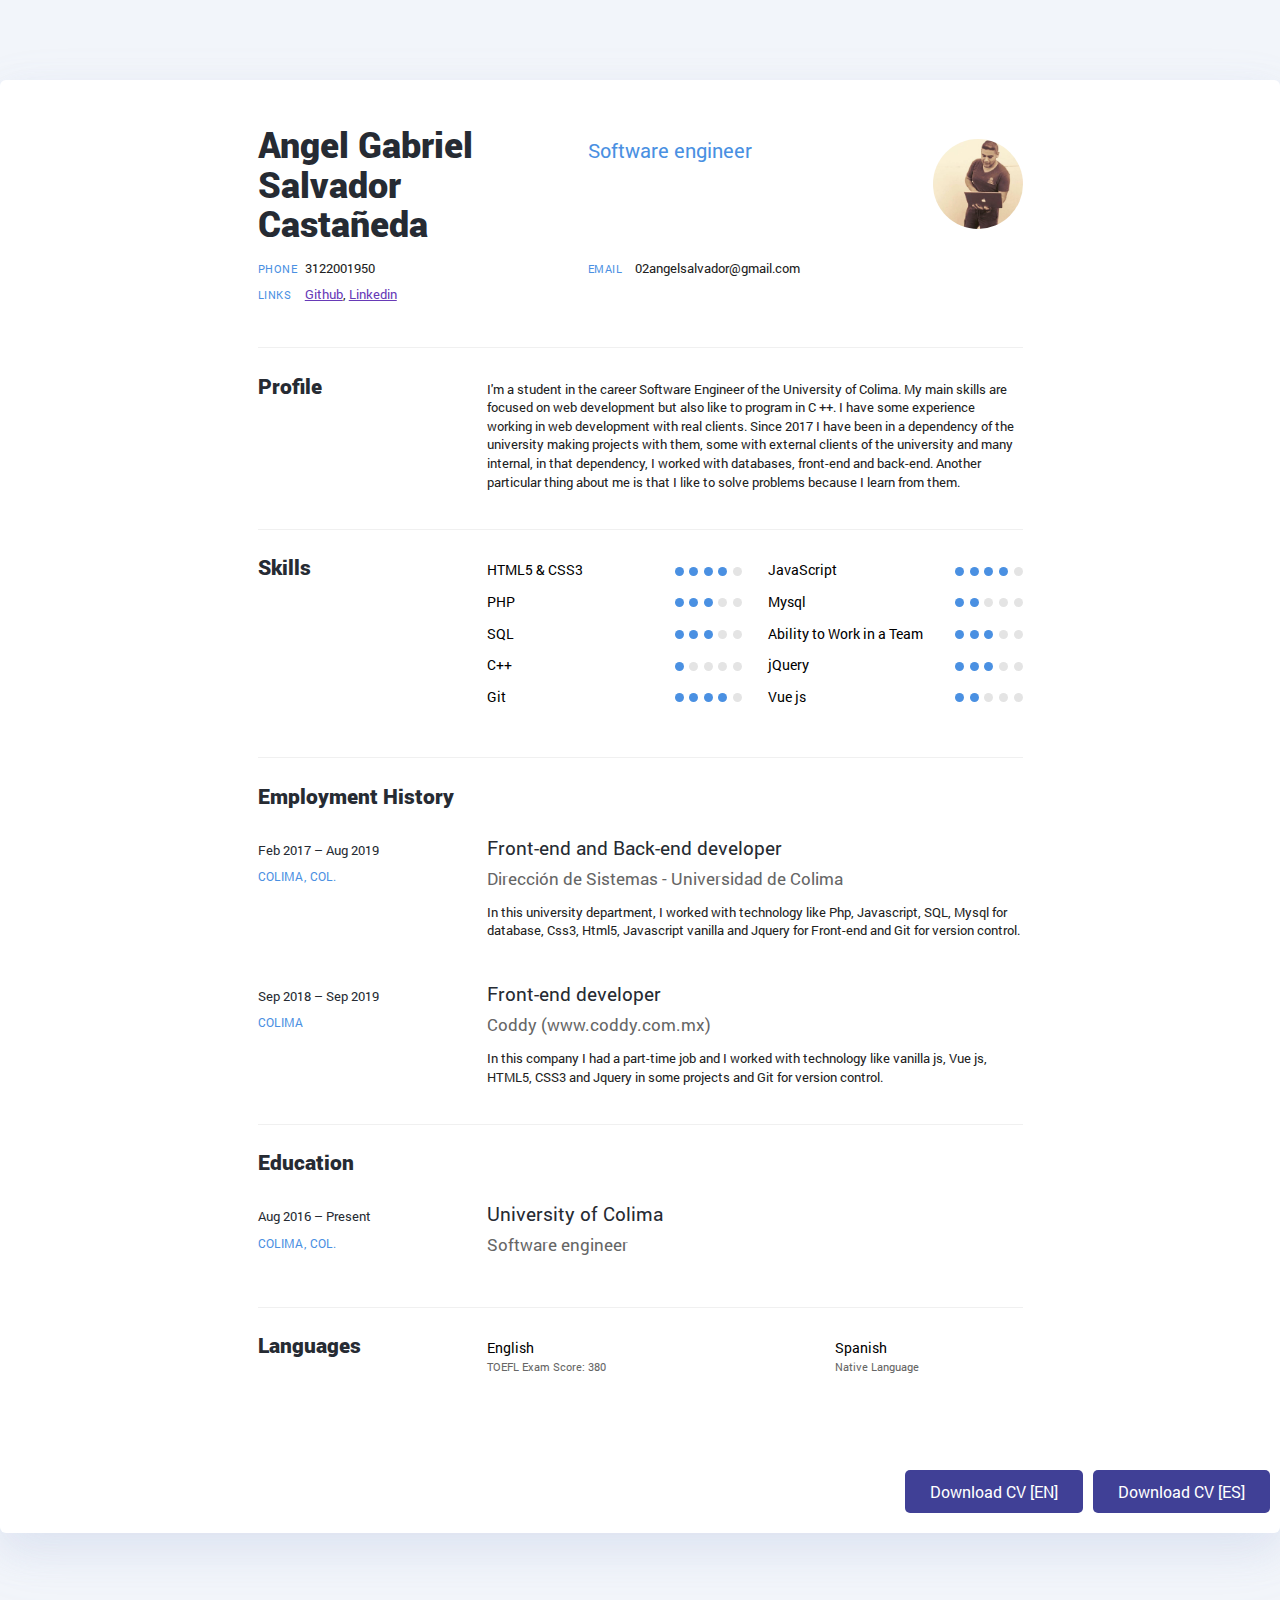
==== commit 4313c586: "cv btn pdf Download" ====
--- a/curriculum/index.html
+++ b/curriculum/index.html
@@ -18,7 +18,6 @@
 <body class="web-resume">
   <div class="resume__container">
     <div class="resume__view-wrapper">
-
       <div class="body--share">
         <div class="preview-box">
           <div class="container">
@@ -263,6 +262,10 @@
           </div>
         </div>
       </div>
+      <section class="d-flex justify-content-end mb-20">
+        <a href="./PDF/Angel_Salvador_[en].pdf" class="btn">Download CV [EN]</a>
+        <a href="./PDF/Angel_Salvador_[es].pdf" class="btn m-lr-10">Download CV [ES]</a>
+      </section>
     </div>
   </div>
 </body>
--- a/curriculum/css/lib.css
+++ b/curriculum/css/lib.css
@@ -9,4 +9,23 @@
 }
 .font-size-small{
   font-size: 1.5rem;
+}
+.btn{
+  border-radius: 5px;
+  padding: 10px 25px;
+  background-color: #404096;
+  color: #FFF !important;
+  font-size: 16px;
+}
+.m-lr-10{
+  margin: 0 10px;
+}
+.d-flex{
+  display: flex;
+}
+.justify-content-end{
+  justify-content: flex-end;
+}
+.mb-20{
+  margin-bottom: 20px;
 }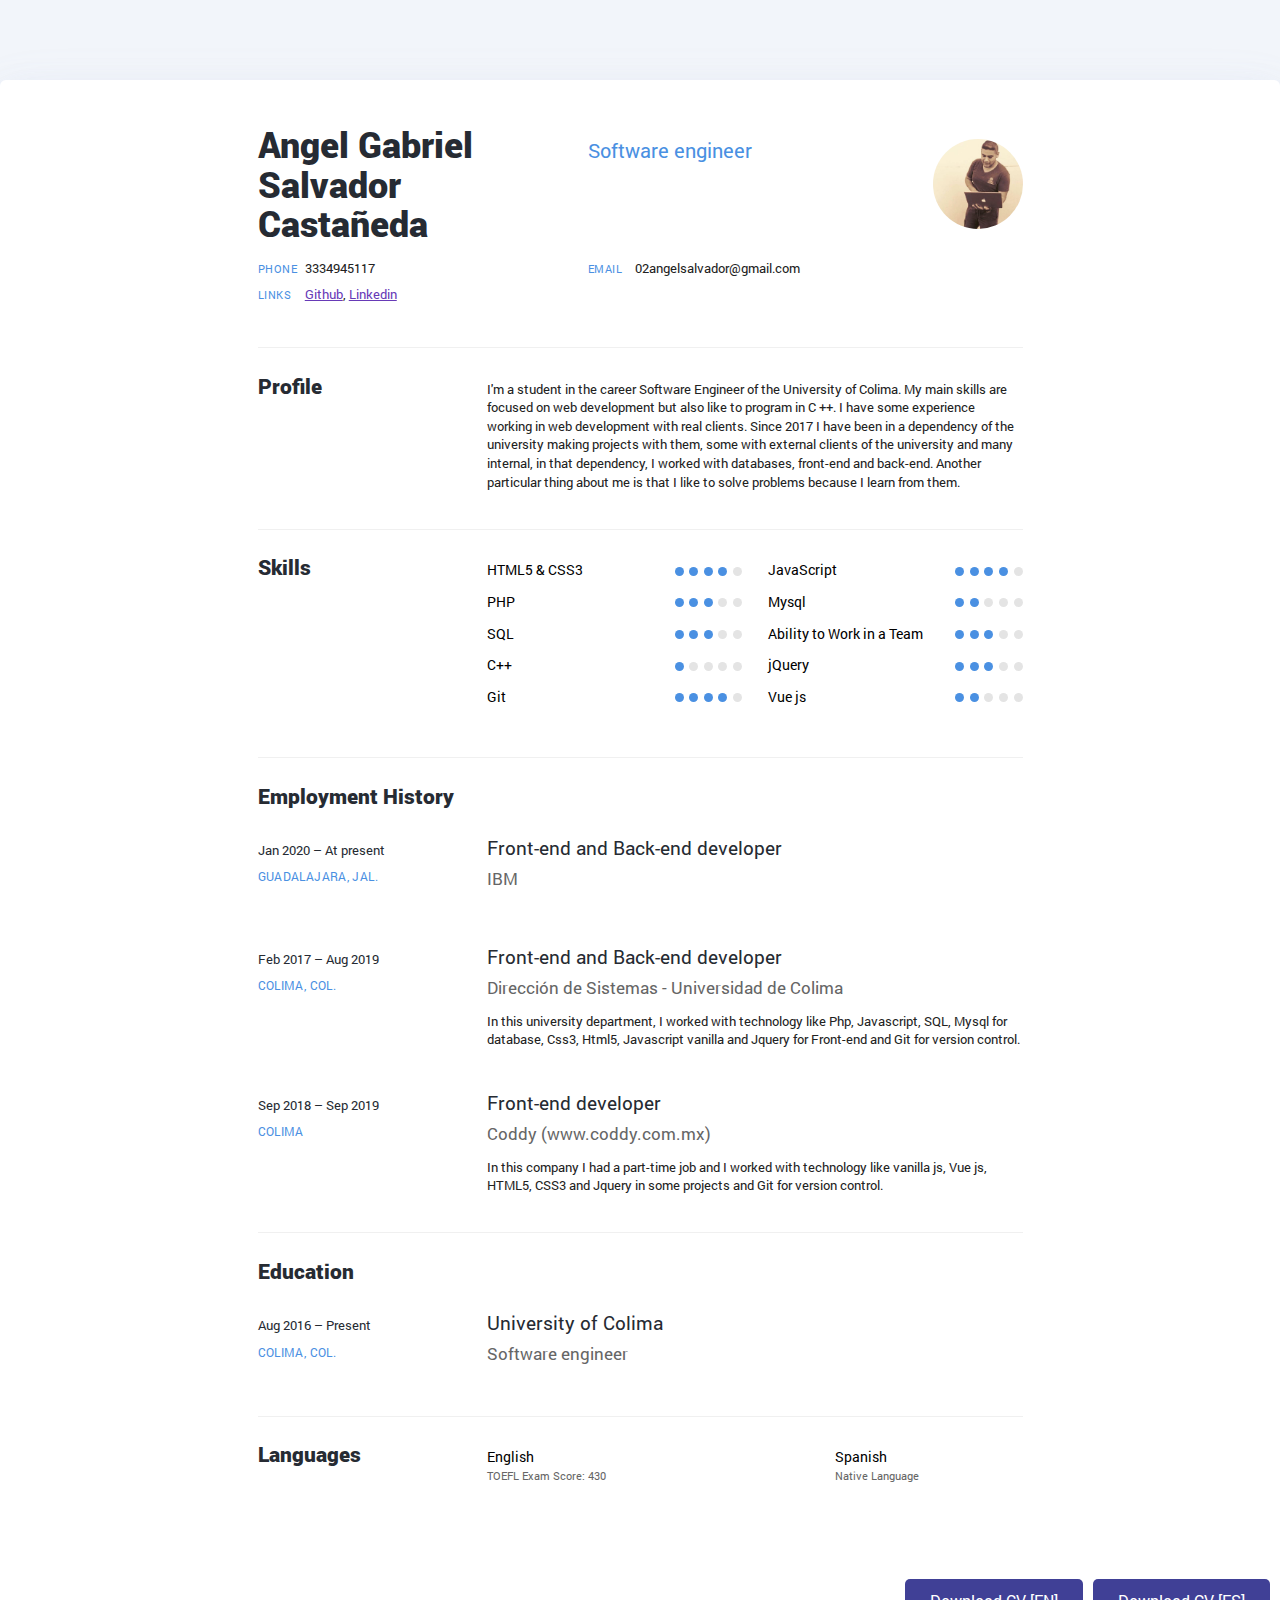
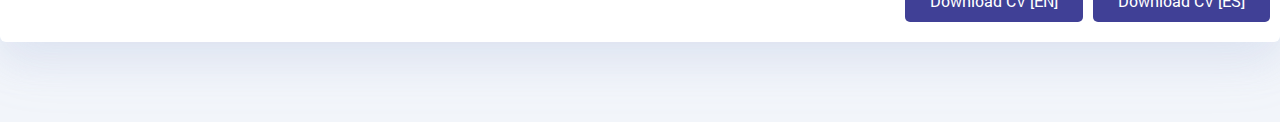
==== commit 9479c749: "cv updated" ====
--- a/curriculum/index.html
+++ b/curriculum/index.html
@@ -7,7 +7,8 @@
 
   <meta name="robots" content="index, follow">
   <meta property="og:title" content="Angel Gabriel Salvador Castañeda – Software engineer">
-  <meta content="width=device-width, initial-scale=1.0, maximum-scale=1.0, user-scalable=0" name="viewport">
+  <!-- Working on responsive design -->
+  <!--meta content="width=device-width, initial-scale=1.0, maximum-scale=1.0, user-scalable=0" name="viewport"-->
   <link rel="stylesheet" media="all" href="https://fonts.googleapis.com/icon?family=Material+Icons">
 
   <link rel="stylesheet" href="./css/style.css">
@@ -36,7 +37,7 @@
               <div class="details__column">
                 <div class="details__line">
                   <div class="details__label setting--primary-text">Phone</div>
-                  <div class="details__value">3122001950</div>
+                  <div class="details__value">3334945117</div>
                 </div>
                 <div class="details__line">
                   <div class="details__label setting--primary-text">Email</div>
@@ -191,6 +192,19 @@
                 </div>
                 <div class="experience__item" style="page-break-inside: avoid;">
                   <div class="experience__side">
+                    <div class="experience__date">Jan 2020 – At present</div>
+                    <div class="experience__location setting--primary-text">Guadalajara, Jal.</div>
+                  </div>
+                  <div class="experience__info">
+                    <div class="experience__title">Front-end and Back-end developer</div>
+                    <div class="experience__employer">IBM</div>
+                    <div class="experience__text">
+                      <p></p>
+                    </div>
+                  </div>
+                </div>
+                <div class="experience__item" style="page-break-inside: avoid;">
+                  <div class="experience__side">
                     <div class="experience__date">Feb 2017 – Aug 2019</div>
                     <div class="experience__location setting--primary-text">Colima, Col.</div>
                   </div>
@@ -245,7 +259,7 @@
                     <div class="skills__item flex-column">
                       <div class="skills__name wh-100">English</div>
                       <div class="font-size-small color-gray wh-100">
-                        TOEFL Exam Score: 380
+                        TOEFL Exam Score: 430
                       </div>
                     </div>
                   </div>
@@ -263,8 +277,8 @@
         </div>
       </div>
       <section class="d-flex justify-content-end mb-20">
-        <a href="./PDF/Angel_Salvador_[en].pdf" class="btn">Download CV [EN]</a>
-        <a href="./PDF/Angel_Salvador_[es].pdf" class="btn m-lr-10">Download CV [ES]</a>
+        <a href="./PDF/Angel_salvador_[en].pdf" class="btn">Download CV [EN]</a>
+        <a href="./PDF/Angel_salvador_[es].pdf" class="btn m-lr-10">Download CV [ES]</a>
       </section>
     </div>
   </div>
